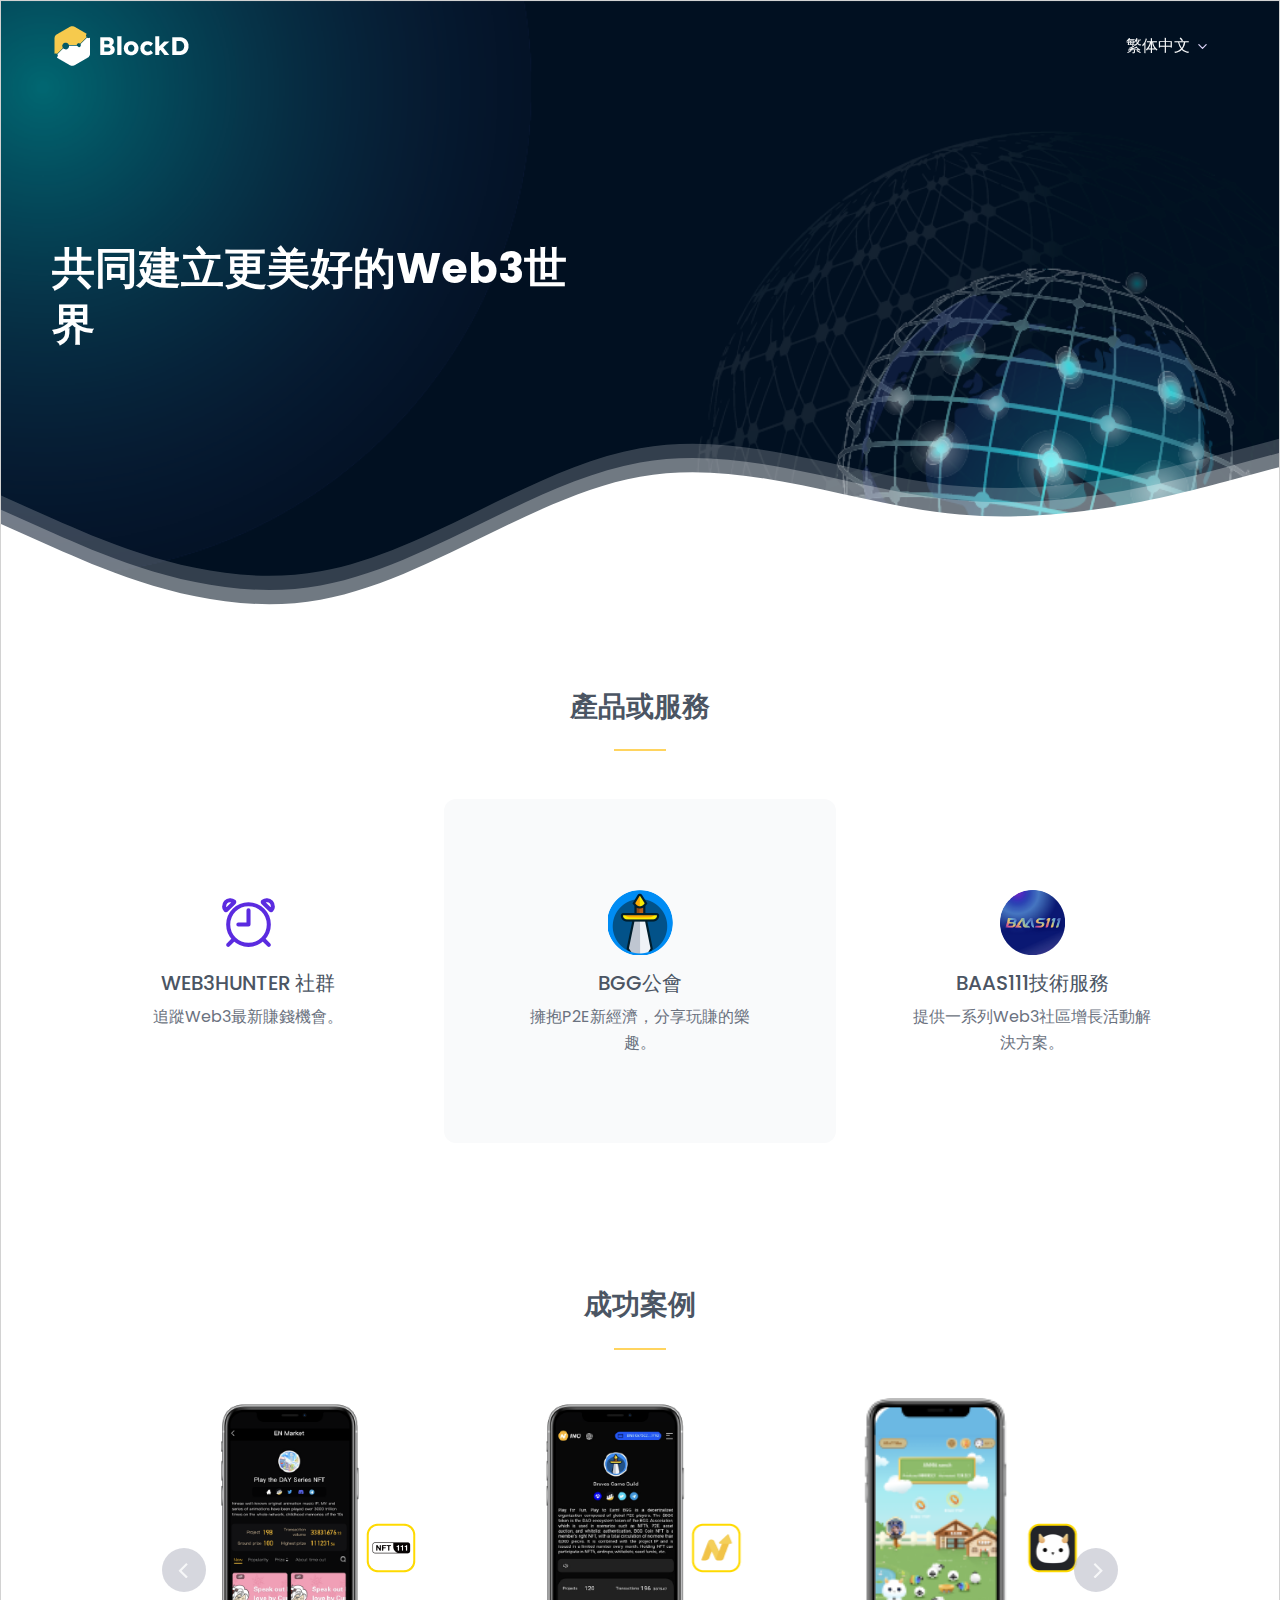
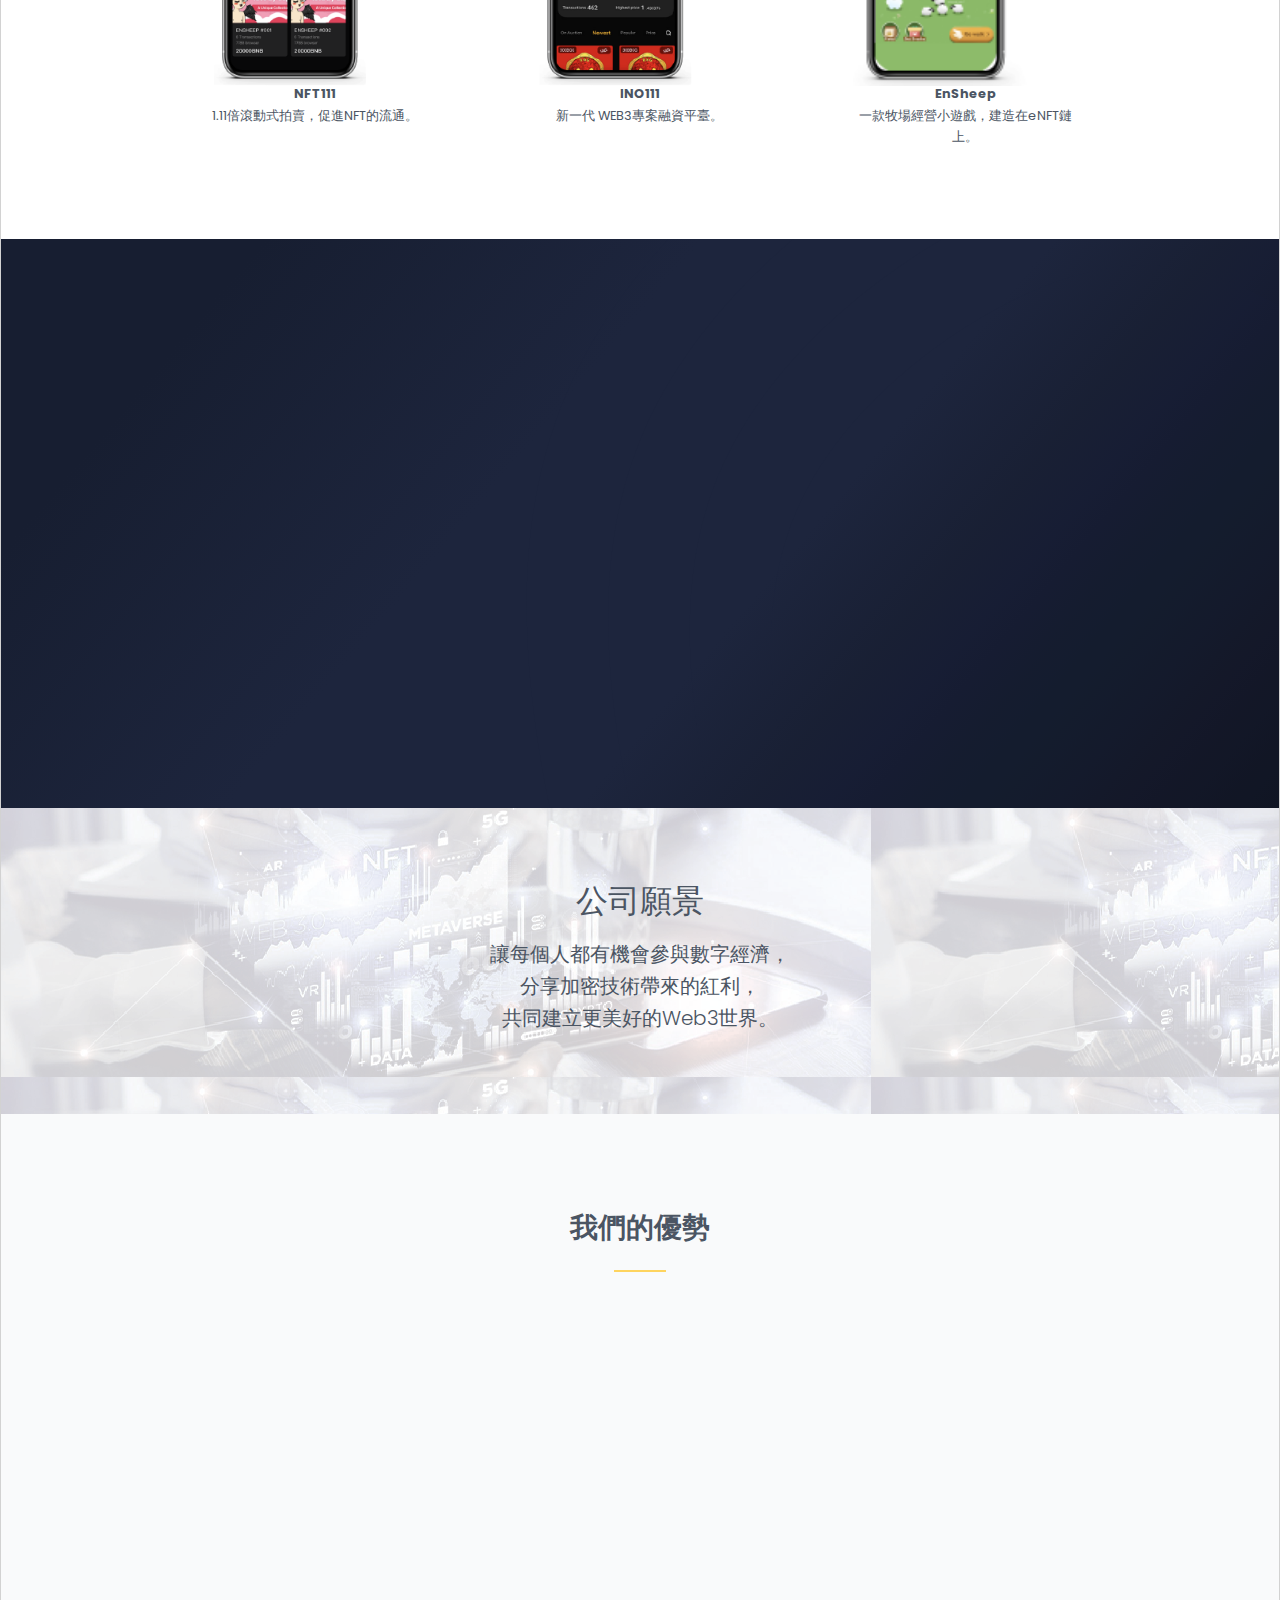
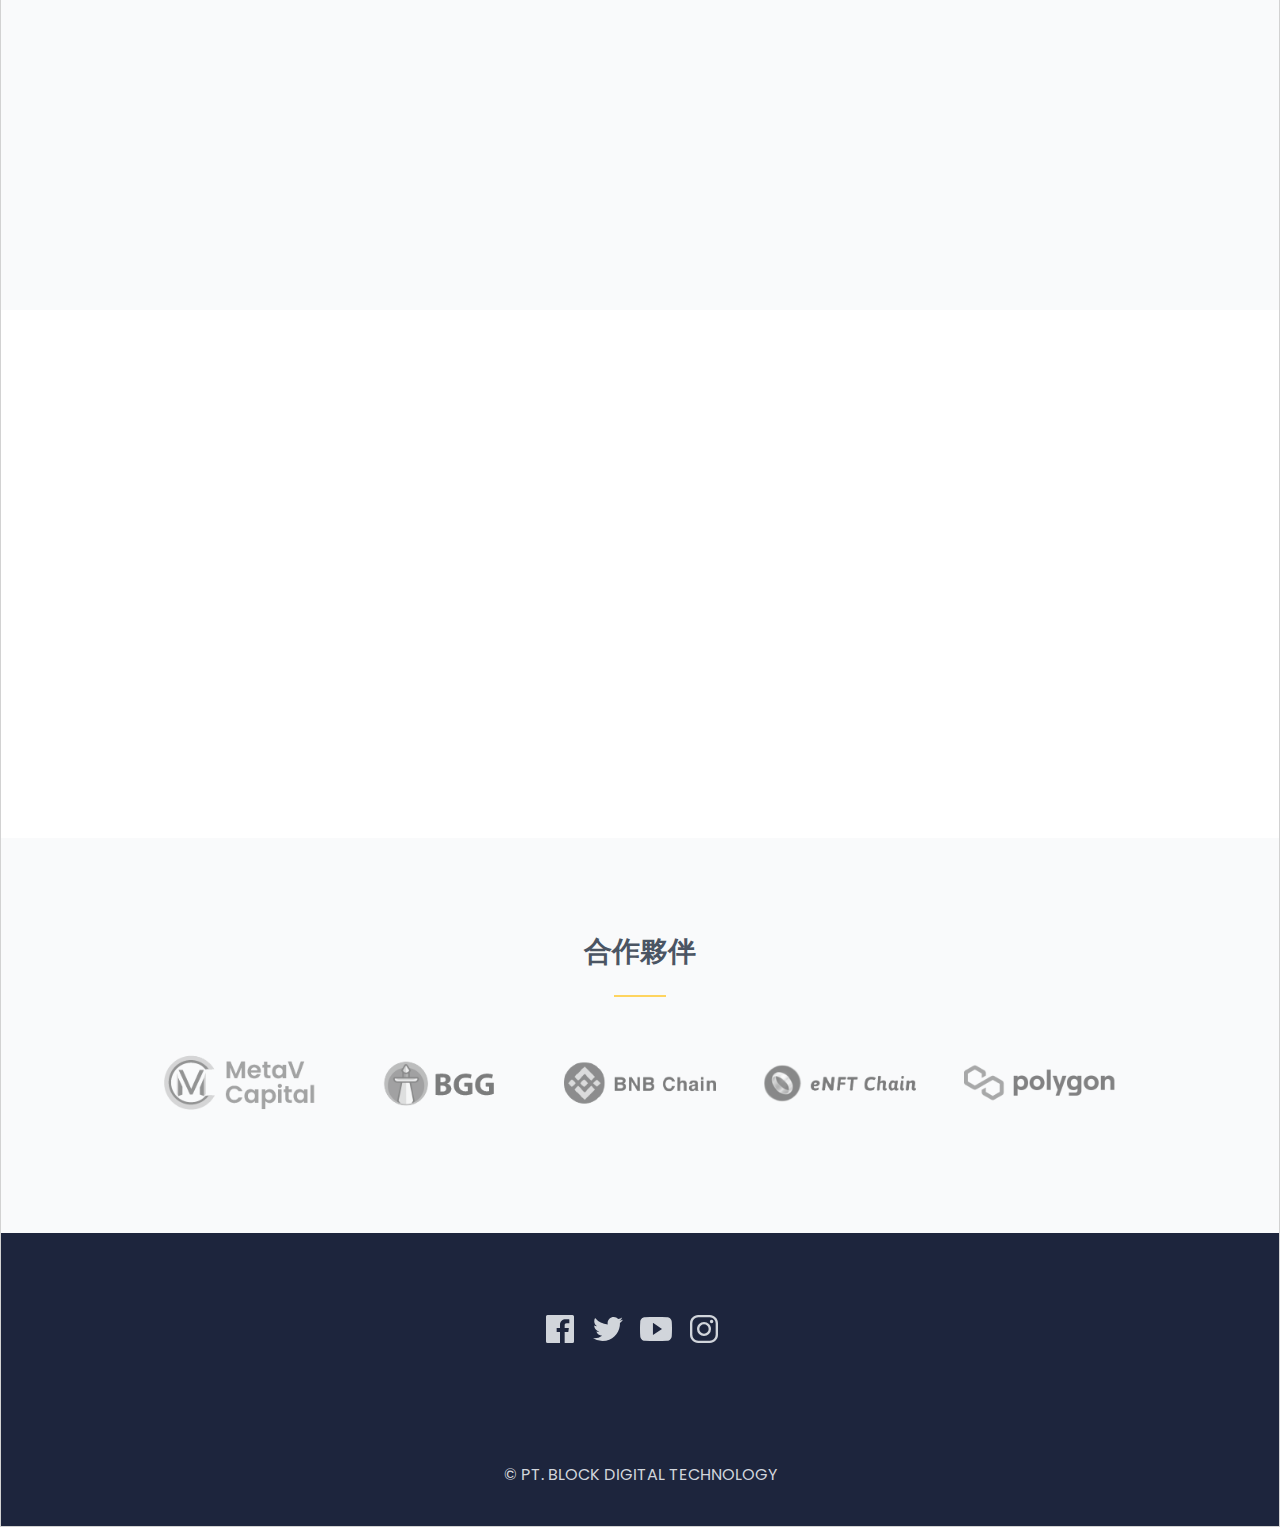
==== cn.html @ d16e3d84 "init" ====
<!doctype html><html lang="zh" data-bs-theme="light"><head><!-- Required meta tags --><meta charset="UTF-8"><meta http-equiv="X-UA-Compatible" content="IE=edge"><meta name="viewport" content="width=device-width,initial-scale=1,shrink-to-fit=no"><!-- Title  --><title>BLOCKD</title><meta name="description" content="Build a Better Web3 World Together"><!--Plugins Styles--><!-- <link rel="stylesheet" href="plugins/aos/dist/aos.css">
    <link rel="stylesheet" href="plugins/lightgallery.js/dist/css/lightgallery.min.css">
    <link rel="stylesheet" href="plugins/flickity/dist/flickity.min.css"> --><!--Styles--><!-- <link rel="stylesheet" href="css/theme.css"> --><!-- Css Optimize --><link rel="stylesheet" href="css/bundle.min.css"><!-- PWA Optimize --><!-- <link rel="manifest" href="js/pwa/manifest.json">
    <meta name="theme-color" content="#5b2be0">
    <link rel="apple-touch-icon" href="img/logo/apple-icon.png"> --><!-- google font --><link href="https://fonts.googleapis.com/css2?family=Poppins:wght@400;500;700&amp;display=swap" rel="stylesheet"><!-- Favicon  --><link rel="icon" href="img/logo/favicon.ico"></head><body id="top"><!--Skippy--> <a id="skippy" class="visually-hidden-focusable" href="#content"><div class="container"><span class="skiplink-text">Skip to main content</span></div></a><!-- progress scroll --><progress id="progress-bar" class="progress-one" max="100"><span class="progress-container"><span class="progress-bar"></span></span></progress><!-- ========== { HEADER }==========  --><header><!-- Navbar --><nav class="main-nav navbar navbar-expand-lg hover-navbar dark-to-light fixed-top navbar-dark"><div class="container"><a class="navbar-brand main-logo" href="#"><!-- <span class="h2 text-white fw-bold mt-2">Onekit</span> --> <img class="logo-light" src="img/logo/logo-light.png" alt="LOGO"> <img class="logo-dark" src="img/logo/logo.png" alt="LOGO"> </a><!-- navbar toggler --> <button class="navbar-toggler" type="button" data-bs-toggle="collapse" data-bs-target="#navbarTogglerDemo" aria-controls="navbarTogglerDemo" aria-expanded="false" aria-label="Toggle navigation"><span class="navbar-toggler-icon"></span></button><!-- collapse menu --><div class="collapse navbar-collapse" id="navbarTogglerDemo"><ul class="navbar-nav ms-auto mt-2 mt-lg-0"><!--medium menu with svg icon--><li class="nav-item dropdown"><a class="nav-link dropdown-toggle" href="#" role="button" data-bs-toggle="dropdown" aria-expanded="false">繁体中文</a><ul class="dropdown-menu start"><li><a class="dropdown-item" href="./en.html">English</a></li><li><a class="dropdown-item" href="./index.html">Indonesia</a></li></ul></li></ul></div><!-- end collapse menu --></div></nav><!-- End Navbar --></header><!-- end header --><!-- =========={ MAIN }==========  --><main id="content"><!-- =========={ BLOCKED }==========  --><div id="hero" class="section bg-body py-10 py-lg-9 overflow-hidden"><!-- background overlay --><div class="overlay bg-body opacity-100 z-index-n1"><img class="img-100" src="img/blockd/illustrasi-01.png"></div><div class="container"><!-- row --><div class="row justify-content-center"><!-- hero content --><div class="col-md-9 col-lg-6 align-self-center pe-lg-5" data-aos="flip-up"><div class="text-center text-lg-start mt-4 mt-lg-0"><div class="mb-5"><h1 class="display-5 fw-bold text-white mb-3">共同建立更美好的Web3世界</h1></div></div></div><!-- hero image --><div class="col-md-9 col-lg-6 align-self-center"><div class="px-3 px-sm-7 px-md-2 px-xl-7 mt-5 mt-lg-0 mb-n9" data-aos="fade-up" data-aos-delay="100"><!-- <img class="img-fluid animated-up-down" src="img/svg/start_up.svg" alt="images title"> --></div></div></div><!-- end row --></div><!-- waves start --><figure class="waves-bottom-center text-white mb-lg-n4 z-index-n1"><svg xmlns="http://www.w3.org/2000/svg" viewBox="0 0 1440 320"><path class="opacity-20 translate-top-2" fill="currentColor" fill-opacity="1" d="M0,160L60,186.7C120,213,240,267,360,245.3C480,224,600,128,720,106.7C840,85,960,139,1080,149.3C1200,160,1320,128,1380,112L1440,96L1440,320L1380,320C1320,320,1200,320,1080,320C960,320,840,320,720,320C600,320,480,320,360,320C240,320,120,320,60,320L0,320Z"></path><path class="opacity-30 translate-top-1" fill="currentColor" fill-opacity="1" d="M0,160L60,186.7C120,213,240,267,360,245.3C480,224,600,128,720,106.7C840,85,960,139,1080,149.3C1200,160,1320,128,1380,112L1440,96L1440,320L1380,320C1320,320,1200,320,1080,320C960,320,840,320,720,320C600,320,480,320,360,320C240,320,120,320,60,320L0,320Z"></path><path fill="currentColor" fill-opacity="1" d="M0,160L60,186.7C120,213,240,267,360,245.3C480,224,600,128,720,106.7C840,85,960,139,1080,149.3C1200,160,1320,128,1380,112L1440,96L1440,320L1380,320C1320,320,1200,320,1080,320C960,320,840,320,720,320C600,320,480,320,360,320C240,320,120,320,60,320L0,320Z"></path></svg></figure></div><!-- end BLOCKED --><!-- =========={ FEATURES }==========  --><div id="features" class="section pt-5 pb-4 pb-md-5 bg-body"><div class="container"><!-- section header --><header class="text-center mx-auto mb-5"><h2 class="h3 fw-bold">產品或服務</h2><hr class="divider my-4 mx-auto bg-warning border-warning"></header><!-- row --><div class="row text-center g-0"><div class="col-12 col-md-6 col-lg-4" data-aos="fade-up"><!-- service block --><div class="bg-body p-6 rounded-3"><div class="display-1 text-primary mb-2"><!-- icon --> <svg xmlns="http://www.w3.org/2000/svg" width="65" height="65" viewBox="0 0 512 512"><path stroke="currentColor" d="M416.07,272a160,160,0,1,0-160,160A160,160,0,0,0,416.07,272Z" style="fill:none;stroke-miterlimit:10;stroke-width:32px"/><path stroke="currentColor" d="M142.12,91.21A46.67,46.67,0,0,0,112,80l-2.79.08C83.66,81.62,64,104,64.07,131c0,13.21,4.66,19.37,10.88,27.23A4.55,4.55,0,0,0,78.19,160h.88a3.23,3.23,0,0,0,2.54-1.31L142.38,99a5.38,5.38,0,0,0,1.55-4A5.26,5.26,0,0,0,142.12,91.21Z" style="fill:none;stroke-miterlimit:10;stroke-width:32px"/><path stroke="currentColor" d="M369.88,91.21A46.67,46.67,0,0,1,400,80l2.79.08C428.34,81.62,448,104,447.93,131c0,13.21-4.66,19.37-10.88,27.23a4.55,4.55,0,0,1-3.24,1.76h-.88a3.23,3.23,0,0,1-2.54-1.31L369.62,99a5.38,5.38,0,0,1-1.55-4A5.26,5.26,0,0,1,369.88,91.21Z" style="fill:none;stroke-miterlimit:10;stroke-width:32px"/><polyline stroke="currentColor" points="256.07 160 256.07 272 176.07 272" style="fill:none;stroke-linecap:round;stroke-linejoin:round;stroke-width:32px"/><line stroke="currentColor" x1="416.07" y1="432" x2="376.07" y2="392" style="fill:none;stroke-linecap:round;stroke-linejoin:round;stroke-width:32px"/><line stroke="currentColor" x1="96.07" y1="432" x2="136.07" y2="392" style="fill:none;stroke-linecap:round;stroke-linejoin:round;stroke-width:32px"/></svg><!-- <i class="fas fa-clock"></i> --></div><h3 class="h5">WEB3HUNTER 社群</h3><p class="text-muted">追蹤Web3最新賺錢機會。</p></div><!-- end service block --></div><div class="col-12 col-md-6 col-lg-4" data-aos="fade-up" data-aos-delay="100"><!-- service block --><div class="bg-light-dark p-6 rounded-3"><div class="display-1 text-primary mb-2"><!-- icon --> <img class="img-fluid" src="img/service/BGG.png"><!-- <i class="fas fa-user"></i> --></div><h3 class="h5">BGG公會</h3><p class="text-muted">擁抱P2E新經濟，分享玩賺的樂趣。</p></div><!-- end service block --></div><div class="col-12 col-md-6 col-lg-4" data-aos="fade-up" data-aos-delay="200"><!-- service block --><div class="bg-body p-6 rounded-3"><div class="display-1 text-primary mb-2"><!-- icon --> <img class="img-fluid" src="img/service/BAAS111.png"><!-- <i class="fas fa-wifi"></i> --></div><h3 class="h5">BAAS111技術服務</h3><p class="text-muted">提供一系列Web3社區增長活動解決方案。</p></div><!-- end service block --></div></div><!-- end row --></div></div><!-- End features --><!-- =========={ SCREENSHOT }==========  --><div id="screenshot" class="section py-6 py-md-7 bg-body"><div class="container"><!-- section header --><header class="text-center mx-auto mb-5"><h2 class="h3 h2-md fw-bold">成功案例</h2><hr class="divider my-4 bg-warning border-warning"></header><!-- end section header --><div class="row align-items-center"><div class="col-md-10 mx-auto"><!-- screenshot slider --><div class="carousel nav-dark-button" data-flickity='{ "cellAlign": "left", "wrapAround": true, "adaptiveHeight": true, "prevNextButtons": true , "pageDots": false, "imagesLoaded": true }'><div class="carousel-cell col-12 col-md-6 col-lg-4 px-7 px-md-5 text-center"><div class="slider-item"><img src="img/successproject/succes_project_phone_192x3624-01.png" class="phone"><img src="img/successproject/succes_project_phone_45x45_icon-01.png" class="icon-phone mt-3 mb-1"><div class="small fw-bold">NFT111</div><p class="small mt-1">1.11倍滾動式拍賣，促進NFT的流通。</p></div></div><div class="carousel-cell col-12 col-md-6 col-lg-4 px-7 px-md-5 text-center"><div class="slider-item"><img src="img/successproject/succes_project_phone_192x3624-02.png" class="phone"><img src="img/successproject/succes_project_phone_45x45_icon-02.png" class="icon-phone mt-3 mb-1"><div class="small fw-bold">INO111</div><p class="small mt-1">新一代 WEB3專案融資平臺。</p></div></div><div class="carousel-cell col-12 col-md-6 col-lg-4 px-7 px-md-5 text-center"><div class="slider-item"><img src="img/successproject/succes_project_192x162_page_3-04.png" class="phone"><img src="img/successproject/succes_project_phone_45x45_icon-03.png" class="icon-phone mt-3 mb-1"><div class="small fw-bold">EnSheep</div><p class="small mt-1">一款牧場經營小遊戲，建造在eNFT鏈上。</p></div></div><div class="carousel-cell col-12 col-md-6 col-lg-4 px-7 px-md-5 text-center"><div class="slider-item"><img src="img/successproject/succes_project_phone_192x3624-04.png" class="phone"><img src="img/successproject/succes_project_phone_45x45_icon-04.png" class="icon-phone mt-3 mb-1"><div class="small fw-bold">MetaDragon</div><p class="small mt-1">一個龍主題的P2E玩賺樂園。</p></div></div><div class="carousel-cell col-12 col-md-6 col-lg-4 px-7 px-md-5 text-center"><div class="slider-item"><img src="img/successproject/succes_project_phone_192x3624-05.png" class="phone"><img src="img/successproject/succes_project_phone_45x45_icon-05.png" class="icon-phone mt-3 mb-1"><div class="small fw-bold">獎品問答</div><p class="small mt-1">參與答題獲得代幣獎勵。</p></div></div><div class="carousel-cell col-12 col-md-6 col-lg-4 px-7 px-md-5 text-center"><div class="slider-item"><img src="img/successproject/succes_project_phone_192x3624-06.png" class="phone"><img src="img/successproject/succes_project_phone_45x45_icon-06.png" class="icon-phone mt-3 mb-1"><div class="small fw-bold">代幣質押</div><p class="small mt-1">質押NFT或代幣，獲得代幣獎勵。</p></div></div></div><!-- end screenshot slider --></div></div></div></div><!-- End screenshot--><!-- =========={ STORY and TEAM }==========  --><div id="story" class="section py-6 py-md-7 bg-gradient-secondary overflow-hidden"><!-- scribble --><figure class="scribble scale-5 opacity-10 bottom-0 end-0 z-index-n1"><svg class="text-secondary" width="200" height="200" viewBox="0 0 200 200" xmlns="http://www.w3.org/2000/svg"><path fill="currentColor" d="M42.5,-66.2C57.1,-56.7,72.5,-48.4,81.1,-35.3C89.8,-22.2,91.8,-4.4,89.6,13C87.3,30.4,80.7,47.4,69.5,60.1C58.3,72.9,42.4,81.5,25.9,84.6C9.5,87.8,-7.4,85.4,-22.7,79.8C-37.9,74.1,-51.5,65.2,-60.9,53.3C-70.4,41.4,-75.8,26.6,-79,10.8C-82.1,-5,-83.1,-21.7,-77.7,-36.4C-72.4,-51,-60.7,-63.7,-46.7,-73.5C-32.7,-83.3,-16.4,-90.1,-1.2,-88.2C13.9,-86.3,27.8,-75.7,42.5,-66.2Z" transform="translate(100 100)"/></svg></figure><!-- scribble --><figure class="scribble scale-6 opacity-10 bottom-0 end-0 z-index-n1"><svg class="text-secondary" width="200" height="200" viewBox="0 0 200 200" xmlns="http://www.w3.org/2000/svg"><path fill="currentColor" d="M42.5,-66.2C57.1,-56.7,72.5,-48.4,81.1,-35.3C89.8,-22.2,91.8,-4.4,89.6,13C87.3,30.4,80.7,47.4,69.5,60.1C58.3,72.9,42.4,81.5,25.9,84.6C9.5,87.8,-7.4,85.4,-22.7,79.8C-37.9,74.1,-51.5,65.2,-60.9,53.3C-70.4,41.4,-75.8,26.6,-79,10.8C-82.1,-5,-83.1,-21.7,-77.7,-36.4C-72.4,-51,-60.7,-63.7,-46.7,-73.5C-32.7,-83.3,-16.4,-90.1,-1.2,-88.2C13.9,-86.3,27.8,-75.7,42.5,-66.2Z" transform="translate(100 100)"/></svg></figure><!-- scribble --><figure class="scribble scale-7 opacity-10 bottom-0 end-0 z-index-n1"><svg class="text-secondary" width="200" height="200" viewBox="0 0 200 200" xmlns="http://www.w3.org/2000/svg"><path fill="currentColor" d="M42.5,-66.2C57.1,-56.7,72.5,-48.4,81.1,-35.3C89.8,-22.2,91.8,-4.4,89.6,13C87.3,30.4,80.7,47.4,69.5,60.1C58.3,72.9,42.4,81.5,25.9,84.6C9.5,87.8,-7.4,85.4,-22.7,79.8C-37.9,74.1,-51.5,65.2,-60.9,53.3C-70.4,41.4,-75.8,26.6,-79,10.8C-82.1,-5,-83.1,-21.7,-77.7,-36.4C-72.4,-51,-60.7,-63.7,-46.7,-73.5C-32.7,-83.3,-16.4,-90.1,-1.2,-88.2C13.9,-86.3,27.8,-75.7,42.5,-66.2Z" transform="translate(100 100)"/></svg></figure><!-- scribble --><figure class="scribble scale-8 opacity-10 bottom-0 end-0 z-index-n1"><svg class="text-secondary" width="200" height="200" viewBox="0 0 200 200" xmlns="http://www.w3.org/2000/svg"><path fill="currentColor" d="M42.5,-66.2C57.1,-56.7,72.5,-48.4,81.1,-35.3C89.8,-22.2,91.8,-4.4,89.6,13C87.3,30.4,80.7,47.4,69.5,60.1C58.3,72.9,42.4,81.5,25.9,84.6C9.5,87.8,-7.4,85.4,-22.7,79.8C-37.9,74.1,-51.5,65.2,-60.9,53.3C-70.4,41.4,-75.8,26.6,-79,10.8C-82.1,-5,-83.1,-21.7,-77.7,-36.4C-72.4,-51,-60.7,-63.7,-46.7,-73.5C-32.7,-83.3,-16.4,-90.1,-1.2,-88.2C13.9,-86.3,27.8,-75.7,42.5,-66.2Z" transform="translate(100 100)"/></svg></figure><div class="container"><div class="row"><!-- content --><div class="col-lg-6 align-self-center" data-aos="fade-right"><div class="max-box mb-5 mb-lg-0"><h2 class="h1 mb-3 fw-bold text-white">關於我們</h2><p class="lead text-light">BLOCKD運營中心在印尼雅加達，團隊由資深的Web3社群運營、活動行銷、區塊鏈技術和安全專家組成；我們的技術團隊服務過多家大中型的公鏈、Defi、NFT、GameFi社區。Web3社群和BGG公會，為全球Web3玩家提供高品質的社群服務，已累計服務50000多玩家。</p></div></div><!-- end content --><!-- team --><div class="col-lg-6" data-aos="fade-left"><!-- review slider --><div class="nav-light-dots" data-flickity='{ "cellAlign": "left", "imagesLoaded": true, "wrapAround": true, "prevNextButtons": false, "adaptiveHeight": true, "pageDots": true }'><div class="col-12 col-sm-6 col-md-4 col-lg-6 px-4 px-md-3 px-lg-4"><!-- team block --><div class="team2 mb-4 rounded-3 shadow-sm"><div class="team-thumb bg-light-dark"><img src="img/aboutus/about_us_face_-01.png" class="img-100" alt="images title"></div><div class="team-info bg-body"><div class="team-info-content"><p class="h5">Alwin</p><p>社區行銷</p></div></div></div><!-- end team block --></div><div class="col-12 col-sm-6 col-md-4 col-lg-6 px-4 px-md-3 px-lg-4"><!-- team block --><div class="team2 mb-4 rounded-3 shadow-sm"><div class="team-thumb bg-light-dark"><img src="img/aboutus/about_us_face_-02.png" class="img-100" alt="images title"></div><div class="team-info bg-body"><div class="team-info-content"><p class="h5">Calvin</p><p>Web3分析師</p></div></div></div><!-- end team block --></div><div class="col-12 col-sm-6 col-md-4 col-lg-6 px-4 px-md-3 px-lg-4"><!-- team block --><div class="team2 mb-4 rounded-3 shadow-sm"><div class="team-thumb bg-light-dark"><img src="img/aboutus/about_us_face_-03.png" class="img-100" alt="images title"></div><div class="team-info bg-body"><div class="team-info-content"><p class="h5">Leo</p><p>投資人</p></div></div></div><!-- end team block --></div><div class="col-12 col-sm-6 col-md-4 col-lg-6 px-4 px-md-3 px-lg-4"><!-- team block --><div class="team2 mb-4 rounded-3 shadow-sm"><div class="team-thumb bg-light-dark"><img src="img/aboutus/about_us_face_-04.png" class="img-100" alt="images title"></div><div class="team-info bg-body"><div class="team-info-content"><p class="h5">Nagato</p><p>智能合約工程師</p></div></div></div><!-- end team block --></div><div class="col-12 col-sm-6 col-md-4 col-lg-6 px-4 px-md-3 px-lg-4"><!-- team block --><div class="team2 mb-4 rounded-3 shadow-sm"><div class="team-thumb bg-light-dark"><img src="img/aboutus/about_us_face_-05.png" class="img-100" alt="images title"></div><div class="team-info bg-body"><div class="team-info-content"><p class="h5">Willi</p><p>設計主管</p></div></div></div><!-- end team block --></div></div></div><!-- end team --></div></div></div><!-- end story and team --><!-- =========={ COMPANY VISION }==========  --><div id="VISION" class="section pt-6 pb-6" style="background-image: url('./img/companyvision/background.png');background-repeat: repeat;"><!-- background overlay --><div class="container"><div class="row align-items-center justify-content-center"><!-- content --><div class="col-lg-7"><div class="mt-0 text-center"><h1 class="h2 mb-3">公司願景</h1><p class="lead">讓每個人都有機會參與數字經濟，<br>分享加密技術帶來的紅利，<br>共同建立更美好的Web3世界。</p></div></div><!-- end content --></div></div></div><!-- End COMPANY VISION --><!-- OUR STRENGTH --><div id="block-two" class="section pt-6 pt-md-7 pb-4 pb-md-5 bg-light-dark border-top"><div class="container"><!-- section header --><header class="text-center mx-auto mb-5"><h2 class="h3 fw-bold">我們的優勢</h2><hr class="divider my-4 mx-auto bg-warning border-warning"></header><!-- row --><div class="row align-items-center justify-content-around"><div class="col-lg-6" data-aos="fade-up"><div class="p-4 mx-2 mb-5 bg-body rounded-3 shadow-sm"><div class="d-flex rounded ps-3 pe-1 ps-md-1 pe-md-1 py-2"><div class="d-flex align-items-center text-center me-4"><img src="img/ourstrength/our_strength_icon_01.png" width="60rem" height="60rem"></div><div class="text-start"><h3 class="h5">專業團隊</h3><p class="text-muted mb-0">由經驗豐富的Web3社區專業人士組成。</p></div></div></div></div><div class="col-lg-6" data-aos="fade-up" data-aos-delay="100"><div class="p-4 mx-2 mb-5 bg-body rounded-3 shadow-sm"><div class="d-flex rounded ps-3 pe-1 ps-md-1 pe-md-1 py-2"><div class="d-flex align-items-center text-center me-4"><img src="img/ourstrength/our_strength_icon_02.png" width="60rem" height="60rem"></div><div class="text-start"><h3 class="h5">豐富經驗</h3><p class="text-muted mb-0">我們服務過各種公鏈、DeFi、NFT和GameFi社區。</p></div></div></div></div><div class="col-lg-6" data-aos="fade-up"><div class="p-4 mx-2 mb-5 bg-body rounded-3 shadow-sm"><div class="d-flex rounded ps-3 pe-1 ps-md-1 pe-md-1 py-2"><div class="d-flex align-items-center text-center me-4"><img src="img/ourstrength/our_strength_icon_03.png" width="60rem" height="60rem"></div><div class="text-start"><h3 class="h5">高質量社區服務</h3><p class="text-muted mb-0">為全球Web3玩家提供一流的社區服務。</p></div></div></div></div><div class="col-lg-6" data-aos="fade-up" data-aos-delay="100"><div class="p-4 mx-2 mb-5 bg-body rounded-3 shadow-sm"><div class="d-flex rounded ps-3 pe-1 ps-md-1 pe-md-1 py-2"><div class="d-flex align-items-center text-center me-4"><img src="img/ourstrength/our_strength_icon_04.png" width="60rem" height="60rem"></div><div class="text-start"><h3 class="h5">龐大用戶群</h3><p class="text-muted mb-0">積累了超過50,000名用戶。</p></div></div></div></div><div class="col-lg-6" data-aos="fade-up"><div class="p-4 mx-2 mb-5 bg-body rounded-3 shadow-sm"><div class="d-flex rounded ps-3 pe-1 ps-md-1 pe-md-1 py-2"><div class="d-flex align-items-center text-center me-4"><img src="img/ourstrength/our_strength_icon_05.png" width="60rem" height="60rem"></div><div class="text-start"><h3 class="h5">安全可靠</h3><p class="text-muted mb-0">我們將用戶隱私和資產安全置於首要位置，確保安全可靠的社區體驗。</p></div></div></div></div><div class="col-lg-6" data-aos="fade-up" data-aos-delay="100"><div class="p-4 mx-2 mb-5 bg-body rounded-3 shadow-sm"><div class="d-flex rounded ps-3 pe-1 ps-md-1 pe-md-1 py-2"><div class="d-flex align-items-center text-center me-4"><img src="img/ourstrength/our_strength_icon_06.png" width="60rem" height="60rem"></div><div class="text-start"><h3 class="h5">開發能力強</h3><p class="text-muted mb-0">已成功開發的有公鏈、智能協議、錢包、交易所等系統。</p></div></div></div></div></div><!-- end row --></div></div><!-- end OUR STRENGTH --><!-- =========={ JOIN US }==========  --><div id="joinus" class="section py-6 bg-body"><div class="container"><div class="row"><!-- content --><div class="col-lg-6 align-self-center" data-aos="fade-right"><div class="max-box mb-5 mb-lg-0 me-lg-6"><h2 class="fw-bold mb-3">人才招聘</h2><p class="lead mb-5">加入 PT. Block Digital Technology，共同塑造Web3的未來。我們是一家充滿活力和創新的公司，致力於推動區塊鏈技術的應用。在一個支持性的環境中，探索尖端專案、持續學習，並實現工作與生活的平衡。立即與我們一起開始您的Web3之旅。</p><!-- button --> <a href="mailto:blockdigitaltechnology@gmail.com" class="me-3 text-secondary">發送您的簡歷至：<br>blockdigitaltechnology@gmail.com</a></div></div><!-- end content --><!-- team --><div class="col-lg-6" data-aos="fade-left"><div class="position-relative hover-shadow-sm rounded-3 overflow-hidden"><img src="img/joinus/joinus.png" class="img-fluid w-100" alt="background images"></div></div><!-- end team --></div></div></div><!-- end JOIN US --><!-- =========={ BRAND }==========  --><div id="partner-brand" class="section bg-light pt-6 pt-md-7 pb-4 pb-md-5"><div class="container"><!-- section header --><header class="text-center mx-auto mb-5"><h2 class="h3 fw-bold">合作夥伴</h2><hr class="divider my-4 mx-auto bg-warning border-warning"></header><div class="row"><div class="col-12"><!-- list brand --><ul class="list-unstyled row justify-content-center"><li class="col-12 col-sm-6 col-md-4 col-lg-2 px-4 mb-5 text-center"><a href="#" target="_blank"><img class="brands-image img-fluid" src="img/partner/color/color-01.png" alt="Image Description"></a></li><li class="col-12 col-sm-6 col-md-4 col-lg-2 px-4 mb-5 text-center"><a href="#" target="_blank"><img class="brands-image img-fluid" src="img/partner/color/color-02.png" alt="Image Description"></a></li><li class="col-12 col-sm-6 col-md-4 col-lg-2 px-4 mb-5 text-center"><a href="#" target="_blank"><img class="brands-image img-fluid" src="img/partner/color/color-03.png" alt="Image Description"></a></li><li class="col-12 col-sm-6 col-md-4 col-lg-2 px-4 mb-5 text-center"><a href="#" target="_blank"><img class="brands-image img-fluid" src="img/partner/color/color-04.png" alt="Image Description"></a></li><li class="col-12 col-sm-6 col-md-4 col-lg-2 px-4 mb-5 text-center"><a href="#" target="_blank"><img class="brands-image img-fluid" src="img/partner/color/color-05.png" alt="Image Description"></a></li></ul><!-- end list brand --></div></div></div></div><!-- End brand--><!-- =========={ FOOTER }==========  --><footer class="bg-secondary"><!--Footer content--><div id="footer" class="footer-dark section pt-6 pb-5"><div class="container text-center"><ul class="footer-links list-unstyled social-icon mb-4"><!--facebook--><li class="my-2 me-3"><a target="_blank" rel="noopener noreferrer" href="https://facebook.com" title="Facebook"><!-- <i class="fab fa-facebook fa-2x"></i> --> <svg xmlns="http://www.w3.org/2000/svg" width="2rem" height="2rem" viewBox="0 0 512 512"><path fill="currentColor" d="M455.27,32H56.73A24.74,24.74,0,0,0,32,56.73V455.27A24.74,24.74,0,0,0,56.73,480H256V304H202.45V240H256V189c0-57.86,40.13-89.36,91.82-89.36,24.73,0,51.33,1.86,57.51,2.68v60.43H364.15c-28.12,0-33.48,13.3-33.48,32.9V240h67l-8.75,64H330.67V480h124.6A24.74,24.74,0,0,0,480,455.27V56.73A24.74,24.74,0,0,0,455.27,32Z"/></svg></a></li><!--twitter--><li class="my-2 me-3"><a target="_blank" rel="noopener noreferrer" href="https://twitter.com" title="Twitter"><!-- <i class="fab fa-twitter fa-2x"></i> --> <svg xmlns="http://www.w3.org/2000/svg" width="2rem" height="2rem" viewBox="0 0 512 512"><path fill="currentColor" d="M496,109.5a201.8,201.8,0,0,1-56.55,15.3,97.51,97.51,0,0,0,43.33-53.6,197.74,197.74,0,0,1-62.56,23.5A99.14,99.14,0,0,0,348.31,64c-54.42,0-98.46,43.4-98.46,96.9a93.21,93.21,0,0,0,2.54,22.1,280.7,280.7,0,0,1-203-101.3A95.69,95.69,0,0,0,36,130.4C36,164,53.53,193.7,80,211.1A97.5,97.5,0,0,1,35.22,199v1.2c0,47,34,86.1,79,95a100.76,100.76,0,0,1-25.94,3.4,94.38,94.38,0,0,1-18.51-1.8c12.51,38.5,48.92,66.5,92.05,67.3A199.59,199.59,0,0,1,39.5,405.6,203,203,0,0,1,16,404.2,278.68,278.68,0,0,0,166.74,448c181.36,0,280.44-147.7,280.44-275.8,0-4.2-.11-8.4-.31-12.5A198.48,198.48,0,0,0,496,109.5Z"/></svg></a></li><!--youtube--><li class="my-2 me-3"><a target="_blank" rel="noopener noreferrer" href="https://youtube.com" title="Youtube"><!-- <i class="fab fa-youtube fa-2x"></i> --> <svg xmlns="http://www.w3.org/2000/svg" width="2rem" height="2rem" viewBox="0 0 512 512"><path fill="currentColor" d="M508.64,148.79c0-45-33.1-81.2-74-81.2C379.24,65,322.74,64,265,64H247c-57.6,0-114.2,1-169.6,3.6-40.8,0-73.9,36.4-73.9,81.4C1,184.59-.06,220.19,0,255.79q-.15,53.4,3.4,106.9c0,45,33.1,81.5,73.9,81.5,58.2,2.7,117.9,3.9,178.6,3.8q91.2.3,178.6-3.8c40.9,0,74-36.5,74-81.5,2.4-35.7,3.5-71.3,3.4-107Q512.24,202.29,508.64,148.79ZM207,353.89V157.39l145,98.2Z"/></svg></a></li><!--instagram--><li class="my-2 me-3"><a target="_blank" rel="noopener noreferrer" href="https://instagram.com" title="Instagram"><!-- <i class="fab fa-instagram fa-2x"></i> --> <svg xmlns="http://www.w3.org/2000/svg" width="2rem" height="2rem" viewBox="0 0 512 512"><path fill="currentColor" d="M349.33,69.33a93.62,93.62,0,0,1,93.34,93.34V349.33a93.62,93.62,0,0,1-93.34,93.34H162.67a93.62,93.62,0,0,1-93.34-93.34V162.67a93.62,93.62,0,0,1,93.34-93.34H349.33m0-37.33H162.67C90.8,32,32,90.8,32,162.67V349.33C32,421.2,90.8,480,162.67,480H349.33C421.2,480,480,421.2,480,349.33V162.67C480,90.8,421.2,32,349.33,32Z"/><path fill="currentColor" d="M377.33,162.67a28,28,0,1,1,28-28A27.94,27.94,0,0,1,377.33,162.67Z"/><path fill="currentColor" d="M256,181.33A74.67,74.67,0,1,1,181.33,256,74.75,74.75,0,0,1,256,181.33M256,144A112,112,0,1,0,368,256,112,112,0,0,0,256,144Z"/></svg></a></li><!--end instagram--></ul></div></div><!--End footer content--><!--Start footer copyright--><div class="footer-dark"><div class="container py-4 border-top border-smooth"><div class="row"><div class="col-12 text-center"><p class="d-block my-3">&copy; PT. BLOCK DIGITAL TECHNOLOGY</p></div></div></div></div><!--End footer copyright--></footer><!-- End Footer --><!-- =========={ SCROLL TO TOP }==========  --> <a href="#top" class="p-3 border bg-body position-fixed end-1 bottom-1 z-index-10 back-top" title="Scroll To Top"><!-- <i class="fas fa-arrow-up"></i> --> <svg class="bi bi-arrow-up" width="1rem" height="1rem" viewBox="0 0 16 16" fill="currentColor" xmlns="http://www.w3.org/2000/svg"><path fill-rule="evenodd" d="M8 3.5a.5.5 0 01.5.5v9a.5.5 0 01-1 0V4a.5.5 0 01.5-.5z" clip-rule="evenodd"></path><path fill-rule="evenodd" d="M7.646 2.646a.5.5 0 01.708 0l3 3a.5.5 0 01-.708.708L8 3.707 5.354 6.354a.5.5 0 11-.708-.708l3-3z" clip-rule="evenodd"></path></svg> </a><!-- =========={ JAVASCRIPT }==========  --><!-- Popper and Bootstrap js --><!-- <script src="plugins/bootstrap/dist/js/bootstrap.bundle.min.js"></script> --><!-- Plugin js --><!-- <script src="plugins/jarallax/dist/jarallax.min.js"></script>
    <script src="plugins/jarallax/dist/jarallax-video.min.js"></script>

    <script src="plugins/lightgallery.js/dist/js/lightgallery.min.js"></script>
    <script src="plugins/lightgallery.js/demo/js/lg-thumbnail.min.js"></script>
    <script src="plugins/lightgallery.js/demo/js/lg-video.js"></script>
    
    <script src="plugins/aos/dist/aos.js"></script>
    <script src="plugins/waypoints/lib/noframework.waypoints.min.js"></script>
    <script src="plugins/counterup2/dist/index.js"></script>
    <script src="plugins/flickity/dist/flickity.pkgd.min.js"></script>
    <script src="plugins/typed.js/lib/typed.min.js"></script>
    <script src="plugins/isotope-layout/dist/isotope.pkgd.min.js"></script>
    <script src="plugins/smooth-scroll/dist/smooth-scroll.polyfills.min.js"></script>
    <script src="plugins/vanilla-lazyload/dist/lazyload.min.js"></script>
    <script src="plugins/hc-sticky/dist/hc-sticky.js"></script> --><!-- Theme js --><!-- <script src="js/theme.js"></script> --><!-- JS Optimize --><script src="js/bundle.min.js"></script></main></body></html>
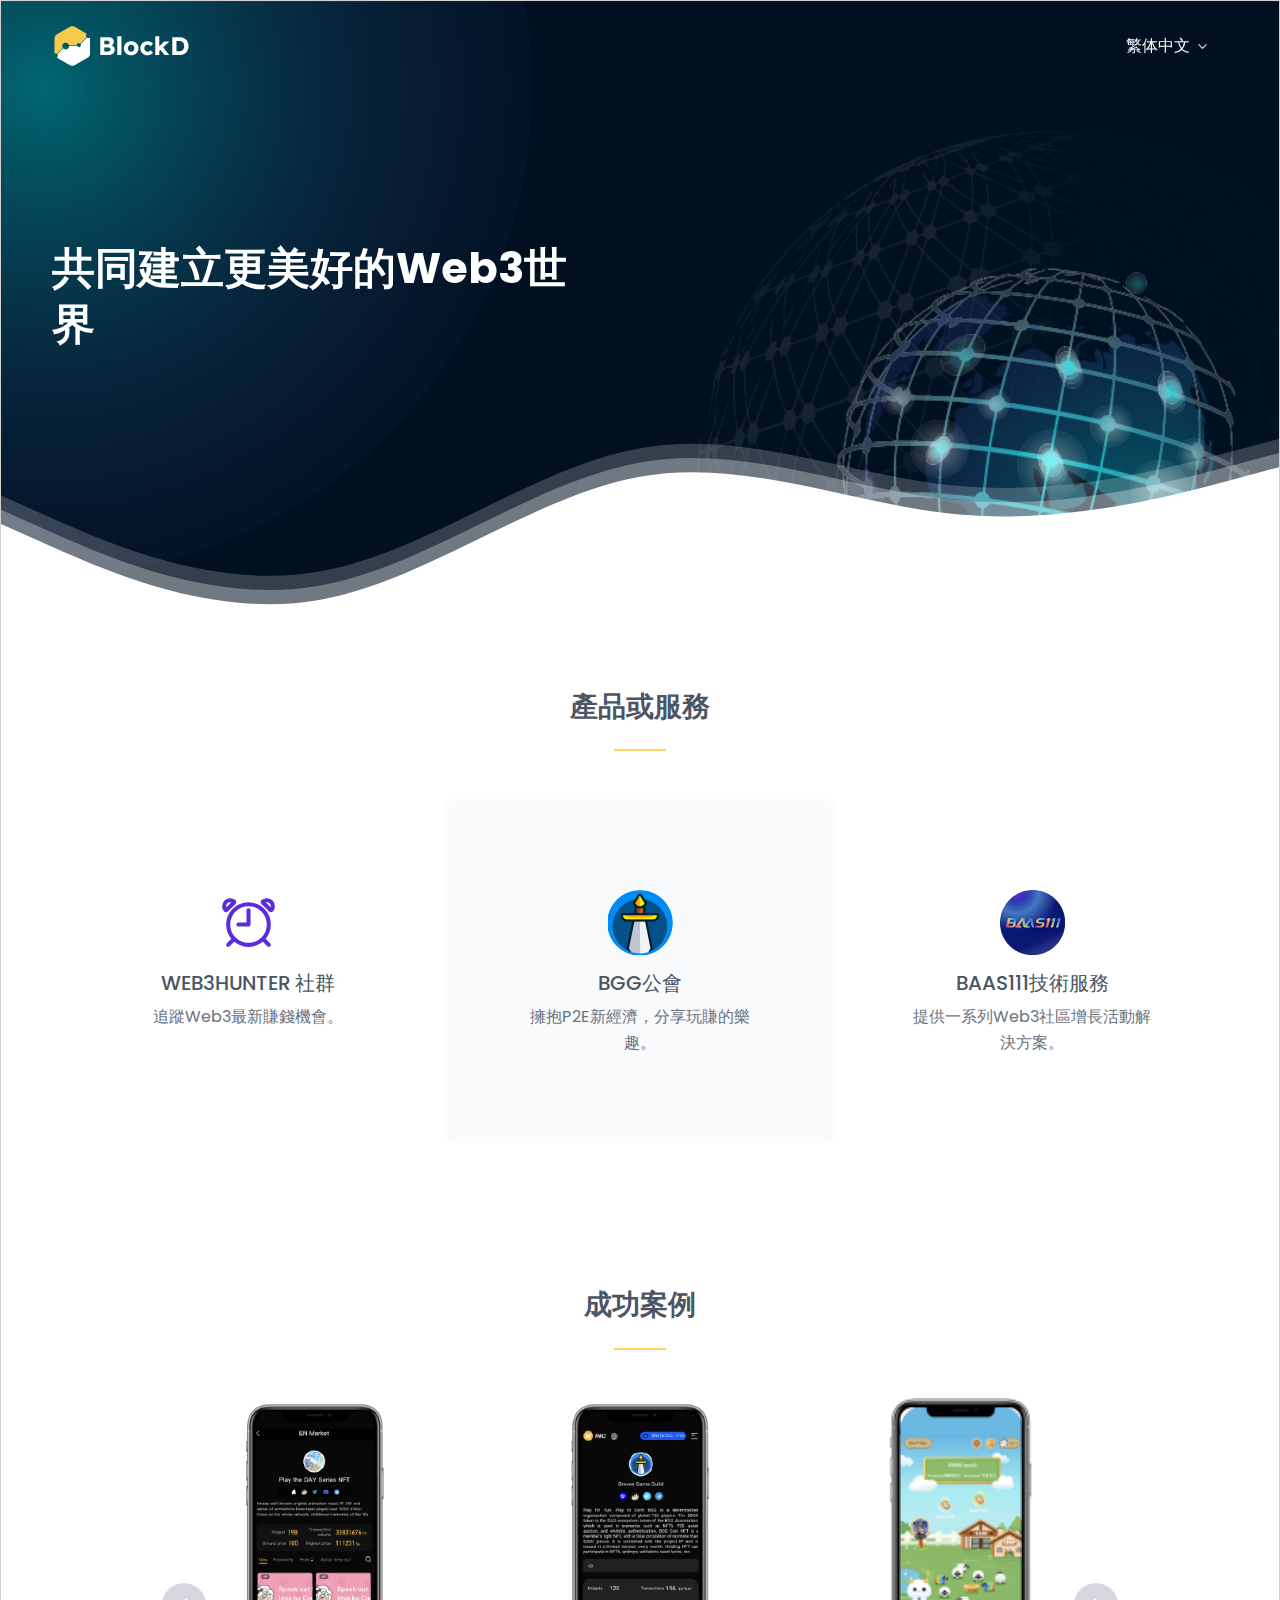
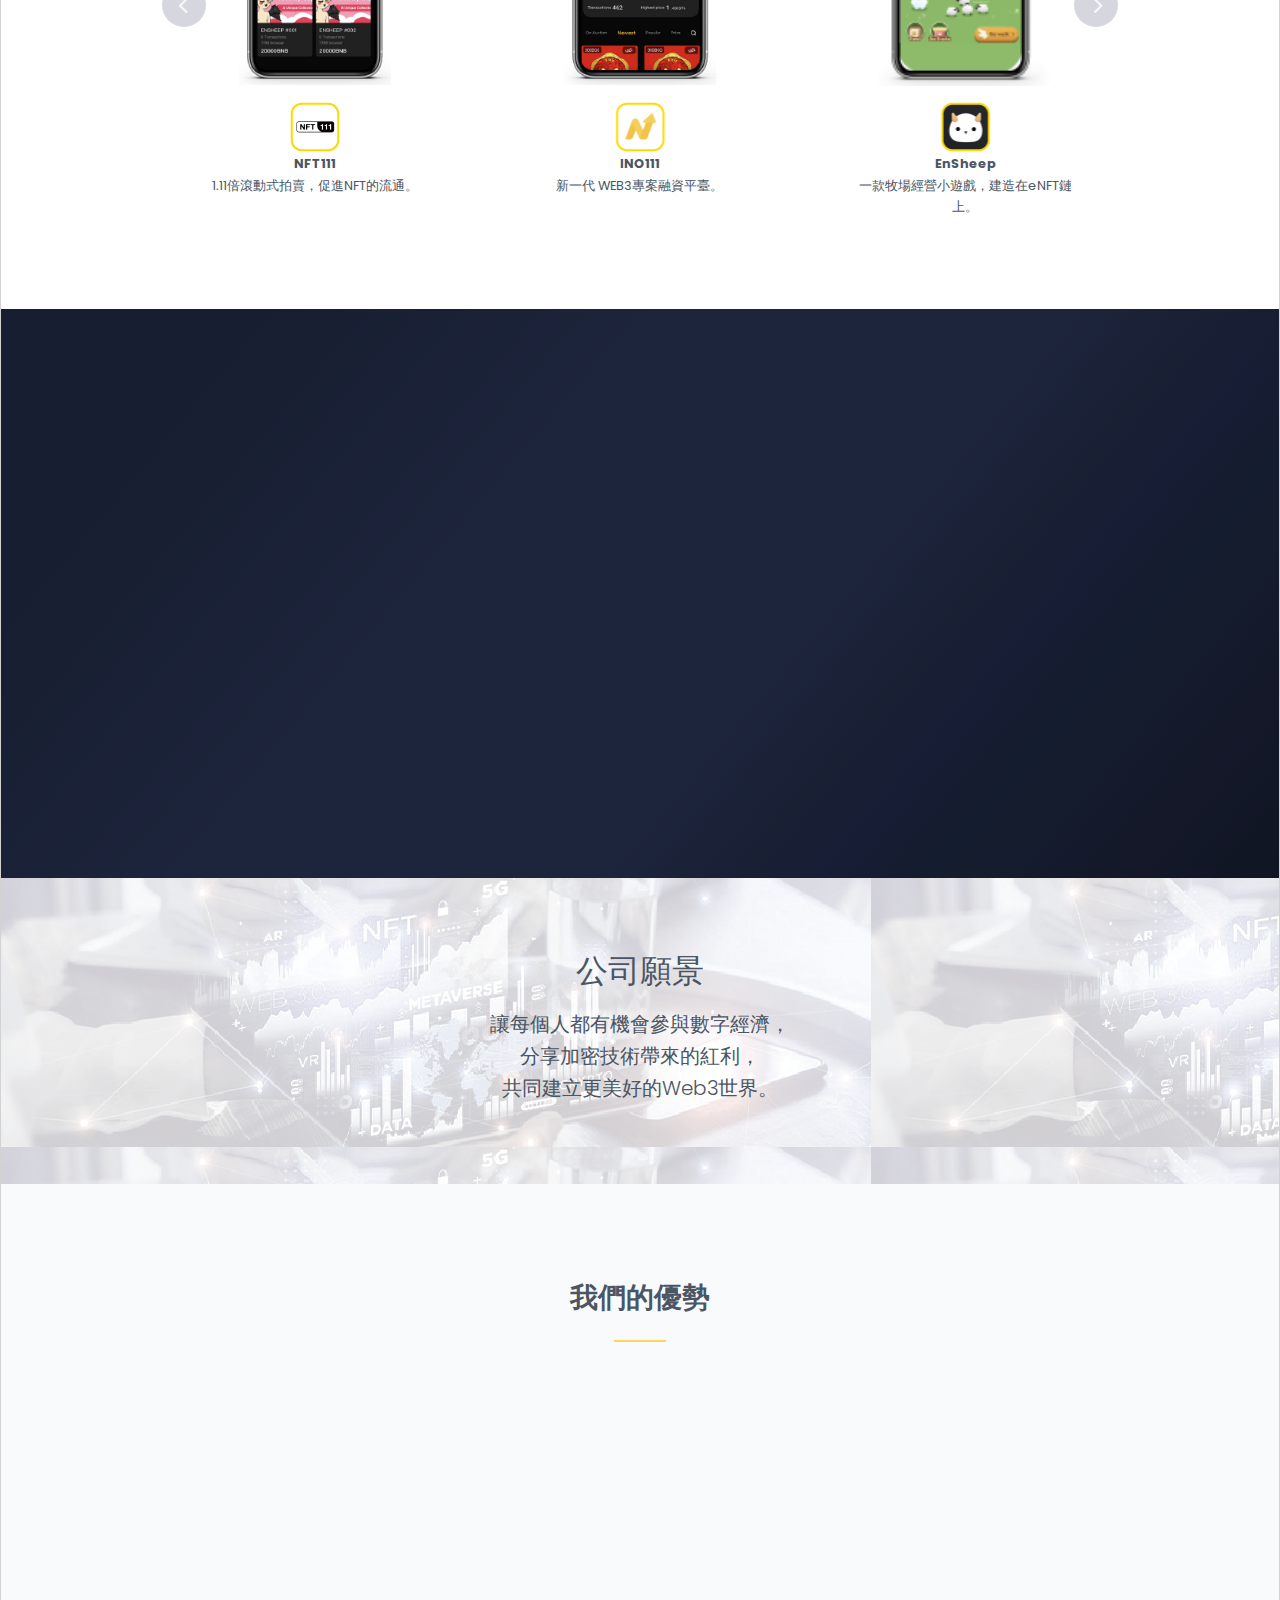
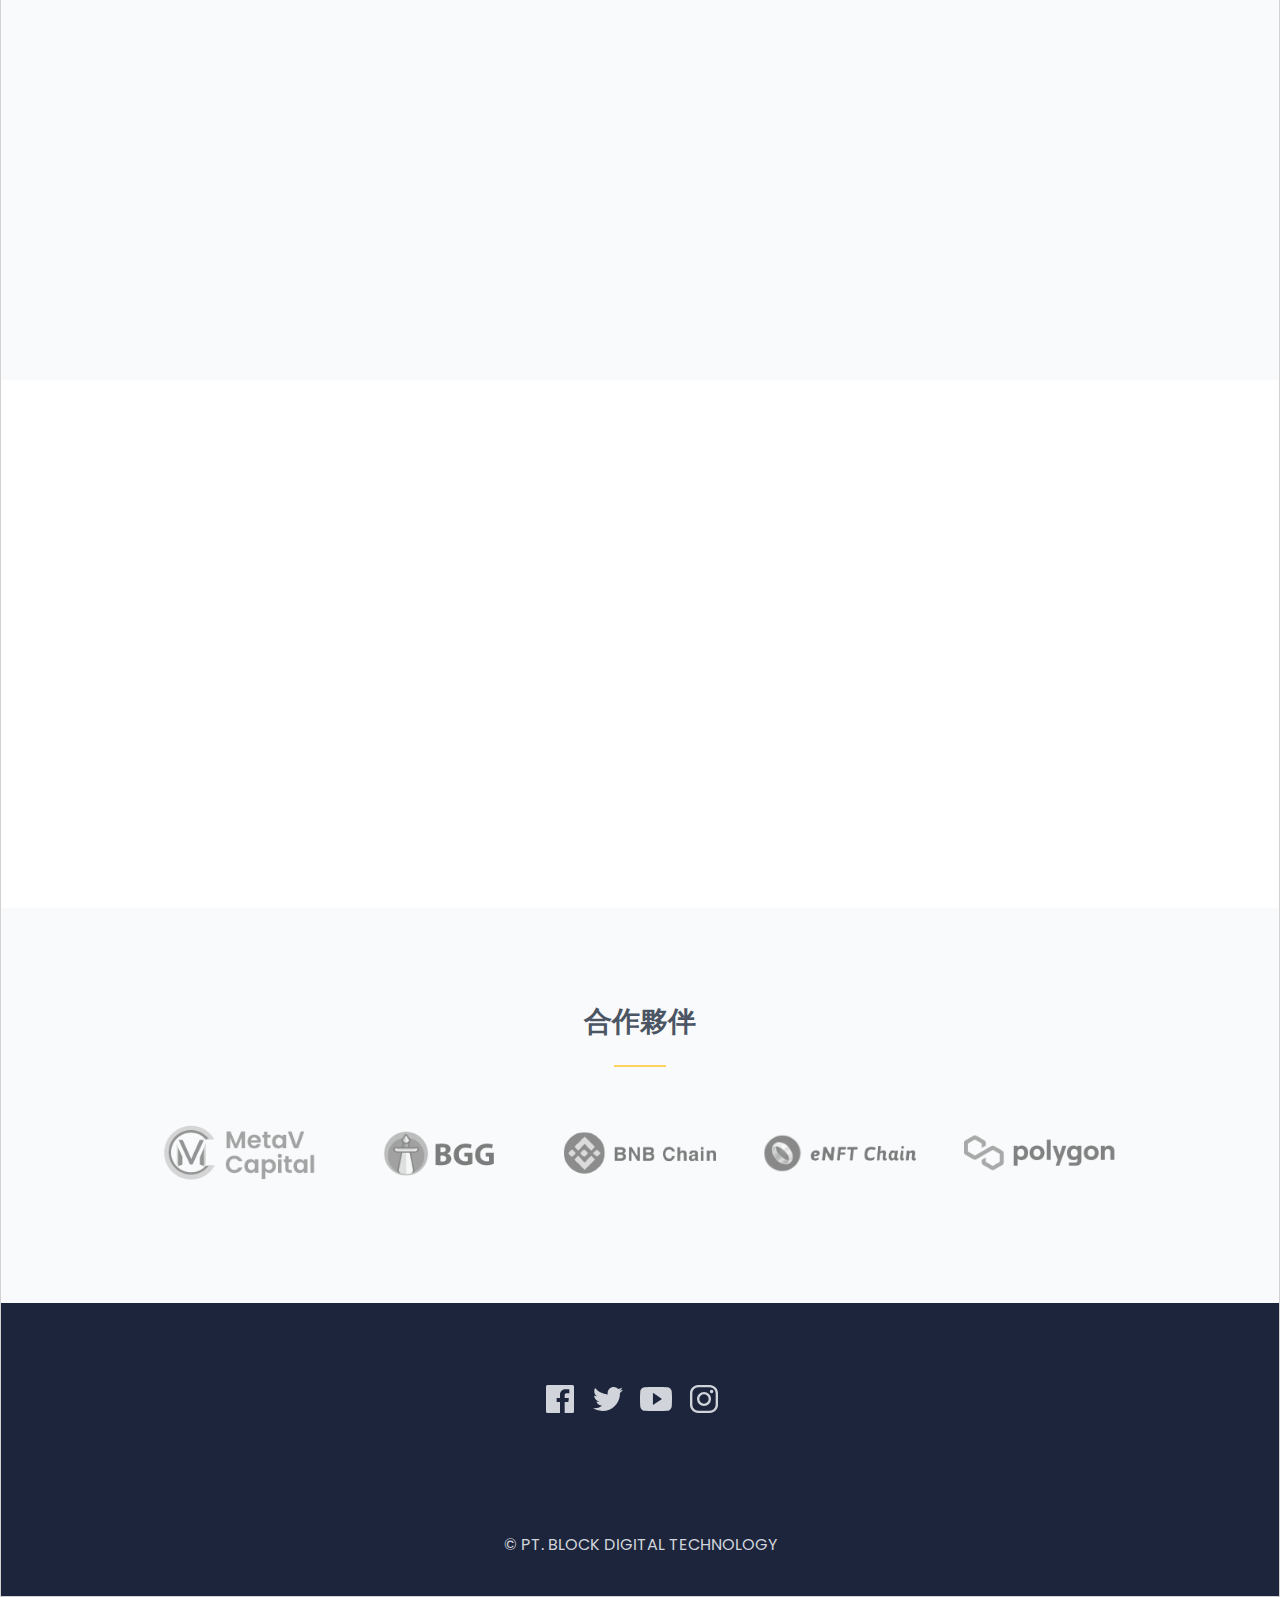
==== commit 56d3178e: "update" ====
--- a/cn.html
+++ b/cn.html
@@ -2,7 +2,7 @@
     <link rel="stylesheet" href="plugins/lightgallery.js/dist/css/lightgallery.min.css">
     <link rel="stylesheet" href="plugins/flickity/dist/flickity.min.css"> --><!--Styles--><!-- <link rel="stylesheet" href="css/theme.css"> --><!-- Css Optimize --><link rel="stylesheet" href="css/bundle.min.css"><!-- PWA Optimize --><!-- <link rel="manifest" href="js/pwa/manifest.json">
     <meta name="theme-color" content="#5b2be0">
-    <link rel="apple-touch-icon" href="img/logo/apple-icon.png"> --><!-- google font --><link href="https://fonts.googleapis.com/css2?family=Poppins:wght@400;500;700&amp;display=swap" rel="stylesheet"><!-- Favicon  --><link rel="icon" href="img/logo/favicon.ico"></head><body id="top"><!--Skippy--> <a id="skippy" class="visually-hidden-focusable" href="#content"><div class="container"><span class="skiplink-text">Skip to main content</span></div></a><!-- progress scroll --><progress id="progress-bar" class="progress-one" max="100"><span class="progress-container"><span class="progress-bar"></span></span></progress><!-- ========== { HEADER }==========  --><header><!-- Navbar --><nav class="main-nav navbar navbar-expand-lg hover-navbar dark-to-light fixed-top navbar-dark"><div class="container"><a class="navbar-brand main-logo" href="#"><!-- <span class="h2 text-white fw-bold mt-2">Onekit</span> --> <img class="logo-light" src="img/logo/logo-light.png" alt="LOGO"> <img class="logo-dark" src="img/logo/logo.png" alt="LOGO"> </a><!-- navbar toggler --> <button class="navbar-toggler" type="button" data-bs-toggle="collapse" data-bs-target="#navbarTogglerDemo" aria-controls="navbarTogglerDemo" aria-expanded="false" aria-label="Toggle navigation"><span class="navbar-toggler-icon"></span></button><!-- collapse menu --><div class="collapse navbar-collapse" id="navbarTogglerDemo"><ul class="navbar-nav ms-auto mt-2 mt-lg-0"><!--medium menu with svg icon--><li class="nav-item dropdown"><a class="nav-link dropdown-toggle" href="#" role="button" data-bs-toggle="dropdown" aria-expanded="false">繁体中文</a><ul class="dropdown-menu start"><li><a class="dropdown-item" href="./en.html">English</a></li><li><a class="dropdown-item" href="./index.html">Indonesia</a></li></ul></li></ul></div><!-- end collapse menu --></div></nav><!-- End Navbar --></header><!-- end header --><!-- =========={ MAIN }==========  --><main id="content"><!-- =========={ BLOCKED }==========  --><div id="hero" class="section bg-body py-10 py-lg-9 overflow-hidden"><!-- background overlay --><div class="overlay bg-body opacity-100 z-index-n1"><img class="img-100" src="img/blockd/illustrasi-01.png"></div><div class="container"><!-- row --><div class="row justify-content-center"><!-- hero content --><div class="col-md-9 col-lg-6 align-self-center pe-lg-5" data-aos="flip-up"><div class="text-center text-lg-start mt-4 mt-lg-0"><div class="mb-5"><h1 class="display-5 fw-bold text-white mb-3">共同建立更美好的Web3世界</h1></div></div></div><!-- hero image --><div class="col-md-9 col-lg-6 align-self-center"><div class="px-3 px-sm-7 px-md-2 px-xl-7 mt-5 mt-lg-0 mb-n9" data-aos="fade-up" data-aos-delay="100"><!-- <img class="img-fluid animated-up-down" src="img/svg/start_up.svg" alt="images title"> --></div></div></div><!-- end row --></div><!-- waves start --><figure class="waves-bottom-center text-white mb-lg-n4 z-index-n1"><svg xmlns="http://www.w3.org/2000/svg" viewBox="0 0 1440 320"><path class="opacity-20 translate-top-2" fill="currentColor" fill-opacity="1" d="M0,160L60,186.7C120,213,240,267,360,245.3C480,224,600,128,720,106.7C840,85,960,139,1080,149.3C1200,160,1320,128,1380,112L1440,96L1440,320L1380,320C1320,320,1200,320,1080,320C960,320,840,320,720,320C600,320,480,320,360,320C240,320,120,320,60,320L0,320Z"></path><path class="opacity-30 translate-top-1" fill="currentColor" fill-opacity="1" d="M0,160L60,186.7C120,213,240,267,360,245.3C480,224,600,128,720,106.7C840,85,960,139,1080,149.3C1200,160,1320,128,1380,112L1440,96L1440,320L1380,320C1320,320,1200,320,1080,320C960,320,840,320,720,320C600,320,480,320,360,320C240,320,120,320,60,320L0,320Z"></path><path fill="currentColor" fill-opacity="1" d="M0,160L60,186.7C120,213,240,267,360,245.3C480,224,600,128,720,106.7C840,85,960,139,1080,149.3C1200,160,1320,128,1380,112L1440,96L1440,320L1380,320C1320,320,1200,320,1080,320C960,320,840,320,720,320C600,320,480,320,360,320C240,320,120,320,60,320L0,320Z"></path></svg></figure></div><!-- end BLOCKED --><!-- =========={ FEATURES }==========  --><div id="features" class="section pt-5 pb-4 pb-md-5 bg-body"><div class="container"><!-- section header --><header class="text-center mx-auto mb-5"><h2 class="h3 fw-bold">產品或服務</h2><hr class="divider my-4 mx-auto bg-warning border-warning"></header><!-- row --><div class="row text-center g-0"><div class="col-12 col-md-6 col-lg-4" data-aos="fade-up"><!-- service block --><div class="bg-body p-6 rounded-3"><div class="display-1 text-primary mb-2"><!-- icon --> <svg xmlns="http://www.w3.org/2000/svg" width="65" height="65" viewBox="0 0 512 512"><path stroke="currentColor" d="M416.07,272a160,160,0,1,0-160,160A160,160,0,0,0,416.07,272Z" style="fill:none;stroke-miterlimit:10;stroke-width:32px"/><path stroke="currentColor" d="M142.12,91.21A46.67,46.67,0,0,0,112,80l-2.79.08C83.66,81.62,64,104,64.07,131c0,13.21,4.66,19.37,10.88,27.23A4.55,4.55,0,0,0,78.19,160h.88a3.23,3.23,0,0,0,2.54-1.31L142.38,99a5.38,5.38,0,0,0,1.55-4A5.26,5.26,0,0,0,142.12,91.21Z" style="fill:none;stroke-miterlimit:10;stroke-width:32px"/><path stroke="currentColor" d="M369.88,91.21A46.67,46.67,0,0,1,400,80l2.79.08C428.34,81.62,448,104,447.93,131c0,13.21-4.66,19.37-10.88,27.23a4.55,4.55,0,0,1-3.24,1.76h-.88a3.23,3.23,0,0,1-2.54-1.31L369.62,99a5.38,5.38,0,0,1-1.55-4A5.26,5.26,0,0,1,369.88,91.21Z" style="fill:none;stroke-miterlimit:10;stroke-width:32px"/><polyline stroke="currentColor" points="256.07 160 256.07 272 176.07 272" style="fill:none;stroke-linecap:round;stroke-linejoin:round;stroke-width:32px"/><line stroke="currentColor" x1="416.07" y1="432" x2="376.07" y2="392" style="fill:none;stroke-linecap:round;stroke-linejoin:round;stroke-width:32px"/><line stroke="currentColor" x1="96.07" y1="432" x2="136.07" y2="392" style="fill:none;stroke-linecap:round;stroke-linejoin:round;stroke-width:32px"/></svg><!-- <i class="fas fa-clock"></i> --></div><h3 class="h5">WEB3HUNTER 社群</h3><p class="text-muted">追蹤Web3最新賺錢機會。</p></div><!-- end service block --></div><div class="col-12 col-md-6 col-lg-4" data-aos="fade-up" data-aos-delay="100"><!-- service block --><div class="bg-light-dark p-6 rounded-3"><div class="display-1 text-primary mb-2"><!-- icon --> <img class="img-fluid" src="img/service/BGG.png"><!-- <i class="fas fa-user"></i> --></div><h3 class="h5">BGG公會</h3><p class="text-muted">擁抱P2E新經濟，分享玩賺的樂趣。</p></div><!-- end service block --></div><div class="col-12 col-md-6 col-lg-4" data-aos="fade-up" data-aos-delay="200"><!-- service block --><div class="bg-body p-6 rounded-3"><div class="display-1 text-primary mb-2"><!-- icon --> <img class="img-fluid" src="img/service/BAAS111.png"><!-- <i class="fas fa-wifi"></i> --></div><h3 class="h5">BAAS111技術服務</h3><p class="text-muted">提供一系列Web3社區增長活動解決方案。</p></div><!-- end service block --></div></div><!-- end row --></div></div><!-- End features --><!-- =========={ SCREENSHOT }==========  --><div id="screenshot" class="section py-6 py-md-7 bg-body"><div class="container"><!-- section header --><header class="text-center mx-auto mb-5"><h2 class="h3 h2-md fw-bold">成功案例</h2><hr class="divider my-4 bg-warning border-warning"></header><!-- end section header --><div class="row align-items-center"><div class="col-md-10 mx-auto"><!-- screenshot slider --><div class="carousel nav-dark-button" data-flickity='{ "cellAlign": "left", "wrapAround": true, "adaptiveHeight": true, "prevNextButtons": true , "pageDots": false, "imagesLoaded": true }'><div class="carousel-cell col-12 col-md-6 col-lg-4 px-7 px-md-5 text-center"><div class="slider-item"><img src="img/successproject/succes_project_phone_192x3624-01.png" class="phone"><img src="img/successproject/succes_project_phone_45x45_icon-01.png" class="icon-phone mt-3 mb-1"><div class="small fw-bold">NFT111</div><p class="small mt-1">1.11倍滾動式拍賣，促進NFT的流通。</p></div></div><div class="carousel-cell col-12 col-md-6 col-lg-4 px-7 px-md-5 text-center"><div class="slider-item"><img src="img/successproject/succes_project_phone_192x3624-02.png" class="phone"><img src="img/successproject/succes_project_phone_45x45_icon-02.png" class="icon-phone mt-3 mb-1"><div class="small fw-bold">INO111</div><p class="small mt-1">新一代 WEB3專案融資平臺。</p></div></div><div class="carousel-cell col-12 col-md-6 col-lg-4 px-7 px-md-5 text-center"><div class="slider-item"><img src="img/successproject/succes_project_192x162_page_3-04.png" class="phone"><img src="img/successproject/succes_project_phone_45x45_icon-03.png" class="icon-phone mt-3 mb-1"><div class="small fw-bold">EnSheep</div><p class="small mt-1">一款牧場經營小遊戲，建造在eNFT鏈上。</p></div></div><div class="carousel-cell col-12 col-md-6 col-lg-4 px-7 px-md-5 text-center"><div class="slider-item"><img src="img/successproject/succes_project_phone_192x3624-04.png" class="phone"><img src="img/successproject/succes_project_phone_45x45_icon-04.png" class="icon-phone mt-3 mb-1"><div class="small fw-bold">MetaDragon</div><p class="small mt-1">一個龍主題的P2E玩賺樂園。</p></div></div><div class="carousel-cell col-12 col-md-6 col-lg-4 px-7 px-md-5 text-center"><div class="slider-item"><img src="img/successproject/succes_project_phone_192x3624-05.png" class="phone"><img src="img/successproject/succes_project_phone_45x45_icon-05.png" class="icon-phone mt-3 mb-1"><div class="small fw-bold">獎品問答</div><p class="small mt-1">參與答題獲得代幣獎勵。</p></div></div><div class="carousel-cell col-12 col-md-6 col-lg-4 px-7 px-md-5 text-center"><div class="slider-item"><img src="img/successproject/succes_project_phone_192x3624-06.png" class="phone"><img src="img/successproject/succes_project_phone_45x45_icon-06.png" class="icon-phone mt-3 mb-1"><div class="small fw-bold">代幣質押</div><p class="small mt-1">質押NFT或代幣，獲得代幣獎勵。</p></div></div></div><!-- end screenshot slider --></div></div></div></div><!-- End screenshot--><!-- =========={ STORY and TEAM }==========  --><div id="story" class="section py-6 py-md-7 bg-gradient-secondary overflow-hidden"><!-- scribble --><figure class="scribble scale-5 opacity-10 bottom-0 end-0 z-index-n1"><svg class="text-secondary" width="200" height="200" viewBox="0 0 200 200" xmlns="http://www.w3.org/2000/svg"><path fill="currentColor" d="M42.5,-66.2C57.1,-56.7,72.5,-48.4,81.1,-35.3C89.8,-22.2,91.8,-4.4,89.6,13C87.3,30.4,80.7,47.4,69.5,60.1C58.3,72.9,42.4,81.5,25.9,84.6C9.5,87.8,-7.4,85.4,-22.7,79.8C-37.9,74.1,-51.5,65.2,-60.9,53.3C-70.4,41.4,-75.8,26.6,-79,10.8C-82.1,-5,-83.1,-21.7,-77.7,-36.4C-72.4,-51,-60.7,-63.7,-46.7,-73.5C-32.7,-83.3,-16.4,-90.1,-1.2,-88.2C13.9,-86.3,27.8,-75.7,42.5,-66.2Z" transform="translate(100 100)"/></svg></figure><!-- scribble --><figure class="scribble scale-6 opacity-10 bottom-0 end-0 z-index-n1"><svg class="text-secondary" width="200" height="200" viewBox="0 0 200 200" xmlns="http://www.w3.org/2000/svg"><path fill="currentColor" d="M42.5,-66.2C57.1,-56.7,72.5,-48.4,81.1,-35.3C89.8,-22.2,91.8,-4.4,89.6,13C87.3,30.4,80.7,47.4,69.5,60.1C58.3,72.9,42.4,81.5,25.9,84.6C9.5,87.8,-7.4,85.4,-22.7,79.8C-37.9,74.1,-51.5,65.2,-60.9,53.3C-70.4,41.4,-75.8,26.6,-79,10.8C-82.1,-5,-83.1,-21.7,-77.7,-36.4C-72.4,-51,-60.7,-63.7,-46.7,-73.5C-32.7,-83.3,-16.4,-90.1,-1.2,-88.2C13.9,-86.3,27.8,-75.7,42.5,-66.2Z" transform="translate(100 100)"/></svg></figure><!-- scribble --><figure class="scribble scale-7 opacity-10 bottom-0 end-0 z-index-n1"><svg class="text-secondary" width="200" height="200" viewBox="0 0 200 200" xmlns="http://www.w3.org/2000/svg"><path fill="currentColor" d="M42.5,-66.2C57.1,-56.7,72.5,-48.4,81.1,-35.3C89.8,-22.2,91.8,-4.4,89.6,13C87.3,30.4,80.7,47.4,69.5,60.1C58.3,72.9,42.4,81.5,25.9,84.6C9.5,87.8,-7.4,85.4,-22.7,79.8C-37.9,74.1,-51.5,65.2,-60.9,53.3C-70.4,41.4,-75.8,26.6,-79,10.8C-82.1,-5,-83.1,-21.7,-77.7,-36.4C-72.4,-51,-60.7,-63.7,-46.7,-73.5C-32.7,-83.3,-16.4,-90.1,-1.2,-88.2C13.9,-86.3,27.8,-75.7,42.5,-66.2Z" transform="translate(100 100)"/></svg></figure><!-- scribble --><figure class="scribble scale-8 opacity-10 bottom-0 end-0 z-index-n1"><svg class="text-secondary" width="200" height="200" viewBox="0 0 200 200" xmlns="http://www.w3.org/2000/svg"><path fill="currentColor" d="M42.5,-66.2C57.1,-56.7,72.5,-48.4,81.1,-35.3C89.8,-22.2,91.8,-4.4,89.6,13C87.3,30.4,80.7,47.4,69.5,60.1C58.3,72.9,42.4,81.5,25.9,84.6C9.5,87.8,-7.4,85.4,-22.7,79.8C-37.9,74.1,-51.5,65.2,-60.9,53.3C-70.4,41.4,-75.8,26.6,-79,10.8C-82.1,-5,-83.1,-21.7,-77.7,-36.4C-72.4,-51,-60.7,-63.7,-46.7,-73.5C-32.7,-83.3,-16.4,-90.1,-1.2,-88.2C13.9,-86.3,27.8,-75.7,42.5,-66.2Z" transform="translate(100 100)"/></svg></figure><div class="container"><div class="row"><!-- content --><div class="col-lg-6 align-self-center" data-aos="fade-right"><div class="max-box mb-5 mb-lg-0"><h2 class="h1 mb-3 fw-bold text-white">關於我們</h2><p class="lead text-light">BLOCKD運營中心在印尼雅加達，團隊由資深的Web3社群運營、活動行銷、區塊鏈技術和安全專家組成；我們的技術團隊服務過多家大中型的公鏈、Defi、NFT、GameFi社區。Web3社群和BGG公會，為全球Web3玩家提供高品質的社群服務，已累計服務50000多玩家。</p></div></div><!-- end content --><!-- team --><div class="col-lg-6" data-aos="fade-left"><!-- review slider --><div class="nav-light-dots" data-flickity='{ "cellAlign": "left", "imagesLoaded": true, "wrapAround": true, "prevNextButtons": false, "adaptiveHeight": true, "pageDots": true }'><div class="col-12 col-sm-6 col-md-4 col-lg-6 px-4 px-md-3 px-lg-4"><!-- team block --><div class="team2 mb-4 rounded-3 shadow-sm"><div class="team-thumb bg-light-dark"><img src="img/aboutus/about_us_face_-01.png" class="img-100" alt="images title"></div><div class="team-info bg-body"><div class="team-info-content"><p class="h5">Alwin</p><p>社區行銷</p></div></div></div><!-- end team block --></div><div class="col-12 col-sm-6 col-md-4 col-lg-6 px-4 px-md-3 px-lg-4"><!-- team block --><div class="team2 mb-4 rounded-3 shadow-sm"><div class="team-thumb bg-light-dark"><img src="img/aboutus/about_us_face_-02.png" class="img-100" alt="images title"></div><div class="team-info bg-body"><div class="team-info-content"><p class="h5">Calvin</p><p>Web3分析師</p></div></div></div><!-- end team block --></div><div class="col-12 col-sm-6 col-md-4 col-lg-6 px-4 px-md-3 px-lg-4"><!-- team block --><div class="team2 mb-4 rounded-3 shadow-sm"><div class="team-thumb bg-light-dark"><img src="img/aboutus/about_us_face_-03.png" class="img-100" alt="images title"></div><div class="team-info bg-body"><div class="team-info-content"><p class="h5">Leo</p><p>投資人</p></div></div></div><!-- end team block --></div><div class="col-12 col-sm-6 col-md-4 col-lg-6 px-4 px-md-3 px-lg-4"><!-- team block --><div class="team2 mb-4 rounded-3 shadow-sm"><div class="team-thumb bg-light-dark"><img src="img/aboutus/about_us_face_-04.png" class="img-100" alt="images title"></div><div class="team-info bg-body"><div class="team-info-content"><p class="h5">Nagato</p><p>智能合約工程師</p></div></div></div><!-- end team block --></div><div class="col-12 col-sm-6 col-md-4 col-lg-6 px-4 px-md-3 px-lg-4"><!-- team block --><div class="team2 mb-4 rounded-3 shadow-sm"><div class="team-thumb bg-light-dark"><img src="img/aboutus/about_us_face_-05.png" class="img-100" alt="images title"></div><div class="team-info bg-body"><div class="team-info-content"><p class="h5">Willi</p><p>設計主管</p></div></div></div><!-- end team block --></div></div></div><!-- end team --></div></div></div><!-- end story and team --><!-- =========={ COMPANY VISION }==========  --><div id="VISION" class="section pt-6 pb-6" style="background-image: url('./img/companyvision/background.png');background-repeat: repeat;"><!-- background overlay --><div class="container"><div class="row align-items-center justify-content-center"><!-- content --><div class="col-lg-7"><div class="mt-0 text-center"><h1 class="h2 mb-3">公司願景</h1><p class="lead">讓每個人都有機會參與數字經濟，<br>分享加密技術帶來的紅利，<br>共同建立更美好的Web3世界。</p></div></div><!-- end content --></div></div></div><!-- End COMPANY VISION --><!-- OUR STRENGTH --><div id="block-two" class="section pt-6 pt-md-7 pb-4 pb-md-5 bg-light-dark border-top"><div class="container"><!-- section header --><header class="text-center mx-auto mb-5"><h2 class="h3 fw-bold">我們的優勢</h2><hr class="divider my-4 mx-auto bg-warning border-warning"></header><!-- row --><div class="row align-items-center justify-content-around"><div class="col-lg-6" data-aos="fade-up"><div class="p-4 mx-2 mb-5 bg-body rounded-3 shadow-sm"><div class="d-flex rounded ps-3 pe-1 ps-md-1 pe-md-1 py-2"><div class="d-flex align-items-center text-center me-4"><img src="img/ourstrength/our_strength_icon_01.png" width="60rem" height="60rem"></div><div class="text-start"><h3 class="h5">專業團隊</h3><p class="text-muted mb-0">由經驗豐富的Web3社區專業人士組成。</p></div></div></div></div><div class="col-lg-6" data-aos="fade-up" data-aos-delay="100"><div class="p-4 mx-2 mb-5 bg-body rounded-3 shadow-sm"><div class="d-flex rounded ps-3 pe-1 ps-md-1 pe-md-1 py-2"><div class="d-flex align-items-center text-center me-4"><img src="img/ourstrength/our_strength_icon_02.png" width="60rem" height="60rem"></div><div class="text-start"><h3 class="h5">豐富經驗</h3><p class="text-muted mb-0">我們服務過各種公鏈、DeFi、NFT和GameFi社區。</p></div></div></div></div><div class="col-lg-6" data-aos="fade-up"><div class="p-4 mx-2 mb-5 bg-body rounded-3 shadow-sm"><div class="d-flex rounded ps-3 pe-1 ps-md-1 pe-md-1 py-2"><div class="d-flex align-items-center text-center me-4"><img src="img/ourstrength/our_strength_icon_03.png" width="60rem" height="60rem"></div><div class="text-start"><h3 class="h5">高質量社區服務</h3><p class="text-muted mb-0">為全球Web3玩家提供一流的社區服務。</p></div></div></div></div><div class="col-lg-6" data-aos="fade-up" data-aos-delay="100"><div class="p-4 mx-2 mb-5 bg-body rounded-3 shadow-sm"><div class="d-flex rounded ps-3 pe-1 ps-md-1 pe-md-1 py-2"><div class="d-flex align-items-center text-center me-4"><img src="img/ourstrength/our_strength_icon_04.png" width="60rem" height="60rem"></div><div class="text-start"><h3 class="h5">龐大用戶群</h3><p class="text-muted mb-0">積累了超過50,000名用戶。</p></div></div></div></div><div class="col-lg-6" data-aos="fade-up"><div class="p-4 mx-2 mb-5 bg-body rounded-3 shadow-sm"><div class="d-flex rounded ps-3 pe-1 ps-md-1 pe-md-1 py-2"><div class="d-flex align-items-center text-center me-4"><img src="img/ourstrength/our_strength_icon_05.png" width="60rem" height="60rem"></div><div class="text-start"><h3 class="h5">安全可靠</h3><p class="text-muted mb-0">我們將用戶隱私和資產安全置於首要位置，確保安全可靠的社區體驗。</p></div></div></div></div><div class="col-lg-6" data-aos="fade-up" data-aos-delay="100"><div class="p-4 mx-2 mb-5 bg-body rounded-3 shadow-sm"><div class="d-flex rounded ps-3 pe-1 ps-md-1 pe-md-1 py-2"><div class="d-flex align-items-center text-center me-4"><img src="img/ourstrength/our_strength_icon_06.png" width="60rem" height="60rem"></div><div class="text-start"><h3 class="h5">開發能力強</h3><p class="text-muted mb-0">已成功開發的有公鏈、智能協議、錢包、交易所等系統。</p></div></div></div></div></div><!-- end row --></div></div><!-- end OUR STRENGTH --><!-- =========={ JOIN US }==========  --><div id="joinus" class="section py-6 bg-body"><div class="container"><div class="row"><!-- content --><div class="col-lg-6 align-self-center" data-aos="fade-right"><div class="max-box mb-5 mb-lg-0 me-lg-6"><h2 class="fw-bold mb-3">人才招聘</h2><p class="lead mb-5">加入 PT. Block Digital Technology，共同塑造Web3的未來。我們是一家充滿活力和創新的公司，致力於推動區塊鏈技術的應用。在一個支持性的環境中，探索尖端專案、持續學習，並實現工作與生活的平衡。立即與我們一起開始您的Web3之旅。</p><!-- button --> <a href="mailto:blockdigitaltechnology@gmail.com" class="me-3 text-secondary">發送您的簡歷至：<br>blockdigitaltechnology@gmail.com</a></div></div><!-- end content --><!-- team --><div class="col-lg-6" data-aos="fade-left"><div class="position-relative hover-shadow-sm rounded-3 overflow-hidden"><img src="img/joinus/joinus.png" class="img-fluid w-100" alt="background images"></div></div><!-- end team --></div></div></div><!-- end JOIN US --><!-- =========={ BRAND }==========  --><div id="partner-brand" class="section bg-light pt-6 pt-md-7 pb-4 pb-md-5"><div class="container"><!-- section header --><header class="text-center mx-auto mb-5"><h2 class="h3 fw-bold">合作夥伴</h2><hr class="divider my-4 mx-auto bg-warning border-warning"></header><div class="row"><div class="col-12"><!-- list brand --><ul class="list-unstyled row justify-content-center"><li class="col-12 col-sm-6 col-md-4 col-lg-2 px-4 mb-5 text-center"><a href="#" target="_blank"><img class="brands-image img-fluid" src="img/partner/color/color-01.png" alt="Image Description"></a></li><li class="col-12 col-sm-6 col-md-4 col-lg-2 px-4 mb-5 text-center"><a href="#" target="_blank"><img class="brands-image img-fluid" src="img/partner/color/color-02.png" alt="Image Description"></a></li><li class="col-12 col-sm-6 col-md-4 col-lg-2 px-4 mb-5 text-center"><a href="#" target="_blank"><img class="brands-image img-fluid" src="img/partner/color/color-03.png" alt="Image Description"></a></li><li class="col-12 col-sm-6 col-md-4 col-lg-2 px-4 mb-5 text-center"><a href="#" target="_blank"><img class="brands-image img-fluid" src="img/partner/color/color-04.png" alt="Image Description"></a></li><li class="col-12 col-sm-6 col-md-4 col-lg-2 px-4 mb-5 text-center"><a href="#" target="_blank"><img class="brands-image img-fluid" src="img/partner/color/color-05.png" alt="Image Description"></a></li></ul><!-- end list brand --></div></div></div></div><!-- End brand--><!-- =========={ FOOTER }==========  --><footer class="bg-secondary"><!--Footer content--><div id="footer" class="footer-dark section pt-6 pb-5"><div class="container text-center"><ul class="footer-links list-unstyled social-icon mb-4"><!--facebook--><li class="my-2 me-3"><a target="_blank" rel="noopener noreferrer" href="https://facebook.com" title="Facebook"><!-- <i class="fab fa-facebook fa-2x"></i> --> <svg xmlns="http://www.w3.org/2000/svg" width="2rem" height="2rem" viewBox="0 0 512 512"><path fill="currentColor" d="M455.27,32H56.73A24.74,24.74,0,0,0,32,56.73V455.27A24.74,24.74,0,0,0,56.73,480H256V304H202.45V240H256V189c0-57.86,40.13-89.36,91.82-89.36,24.73,0,51.33,1.86,57.51,2.68v60.43H364.15c-28.12,0-33.48,13.3-33.48,32.9V240h67l-8.75,64H330.67V480h124.6A24.74,24.74,0,0,0,480,455.27V56.73A24.74,24.74,0,0,0,455.27,32Z"/></svg></a></li><!--twitter--><li class="my-2 me-3"><a target="_blank" rel="noopener noreferrer" href="https://twitter.com" title="Twitter"><!-- <i class="fab fa-twitter fa-2x"></i> --> <svg xmlns="http://www.w3.org/2000/svg" width="2rem" height="2rem" viewBox="0 0 512 512"><path fill="currentColor" d="M496,109.5a201.8,201.8,0,0,1-56.55,15.3,97.51,97.51,0,0,0,43.33-53.6,197.74,197.74,0,0,1-62.56,23.5A99.14,99.14,0,0,0,348.31,64c-54.42,0-98.46,43.4-98.46,96.9a93.21,93.21,0,0,0,2.54,22.1,280.7,280.7,0,0,1-203-101.3A95.69,95.69,0,0,0,36,130.4C36,164,53.53,193.7,80,211.1A97.5,97.5,0,0,1,35.22,199v1.2c0,47,34,86.1,79,95a100.76,100.76,0,0,1-25.94,3.4,94.38,94.38,0,0,1-18.51-1.8c12.51,38.5,48.92,66.5,92.05,67.3A199.59,199.59,0,0,1,39.5,405.6,203,203,0,0,1,16,404.2,278.68,278.68,0,0,0,166.74,448c181.36,0,280.44-147.7,280.44-275.8,0-4.2-.11-8.4-.31-12.5A198.48,198.48,0,0,0,496,109.5Z"/></svg></a></li><!--youtube--><li class="my-2 me-3"><a target="_blank" rel="noopener noreferrer" href="https://youtube.com" title="Youtube"><!-- <i class="fab fa-youtube fa-2x"></i> --> <svg xmlns="http://www.w3.org/2000/svg" width="2rem" height="2rem" viewBox="0 0 512 512"><path fill="currentColor" d="M508.64,148.79c0-45-33.1-81.2-74-81.2C379.24,65,322.74,64,265,64H247c-57.6,0-114.2,1-169.6,3.6-40.8,0-73.9,36.4-73.9,81.4C1,184.59-.06,220.19,0,255.79q-.15,53.4,3.4,106.9c0,45,33.1,81.5,73.9,81.5,58.2,2.7,117.9,3.9,178.6,3.8q91.2.3,178.6-3.8c40.9,0,74-36.5,74-81.5,2.4-35.7,3.5-71.3,3.4-107Q512.24,202.29,508.64,148.79ZM207,353.89V157.39l145,98.2Z"/></svg></a></li><!--instagram--><li class="my-2 me-3"><a target="_blank" rel="noopener noreferrer" href="https://instagram.com" title="Instagram"><!-- <i class="fab fa-instagram fa-2x"></i> --> <svg xmlns="http://www.w3.org/2000/svg" width="2rem" height="2rem" viewBox="0 0 512 512"><path fill="currentColor" d="M349.33,69.33a93.62,93.62,0,0,1,93.34,93.34V349.33a93.62,93.62,0,0,1-93.34,93.34H162.67a93.62,93.62,0,0,1-93.34-93.34V162.67a93.62,93.62,0,0,1,93.34-93.34H349.33m0-37.33H162.67C90.8,32,32,90.8,32,162.67V349.33C32,421.2,90.8,480,162.67,480H349.33C421.2,480,480,421.2,480,349.33V162.67C480,90.8,421.2,32,349.33,32Z"/><path fill="currentColor" d="M377.33,162.67a28,28,0,1,1,28-28A27.94,27.94,0,0,1,377.33,162.67Z"/><path fill="currentColor" d="M256,181.33A74.67,74.67,0,1,1,181.33,256,74.75,74.75,0,0,1,256,181.33M256,144A112,112,0,1,0,368,256,112,112,0,0,0,256,144Z"/></svg></a></li><!--end instagram--></ul></div></div><!--End footer content--><!--Start footer copyright--><div class="footer-dark"><div class="container py-4 border-top border-smooth"><div class="row"><div class="col-12 text-center"><p class="d-block my-3">&copy; PT. BLOCK DIGITAL TECHNOLOGY</p></div></div></div></div><!--End footer copyright--></footer><!-- End Footer --><!-- =========={ SCROLL TO TOP }==========  --> <a href="#top" class="p-3 border bg-body position-fixed end-1 bottom-1 z-index-10 back-top" title="Scroll To Top"><!-- <i class="fas fa-arrow-up"></i> --> <svg class="bi bi-arrow-up" width="1rem" height="1rem" viewBox="0 0 16 16" fill="currentColor" xmlns="http://www.w3.org/2000/svg"><path fill-rule="evenodd" d="M8 3.5a.5.5 0 01.5.5v9a.5.5 0 01-1 0V4a.5.5 0 01.5-.5z" clip-rule="evenodd"></path><path fill-rule="evenodd" d="M7.646 2.646a.5.5 0 01.708 0l3 3a.5.5 0 01-.708.708L8 3.707 5.354 6.354a.5.5 0 11-.708-.708l3-3z" clip-rule="evenodd"></path></svg> </a><!-- =========={ JAVASCRIPT }==========  --><!-- Popper and Bootstrap js --><!-- <script src="plugins/bootstrap/dist/js/bootstrap.bundle.min.js"></script> --><!-- Plugin js --><!-- <script src="plugins/jarallax/dist/jarallax.min.js"></script>
+    <link rel="apple-touch-icon" href="img/logo/apple-icon.png"> --><!-- google font --><link href="https://fonts.googleapis.com/css2?family=Poppins:wght@400;500;700&amp;display=swap" rel="stylesheet"><!-- Favicon  --><link rel="icon" href="img/logo/favicon.ico"></head><body id="top"><!--Skippy--> <a id="skippy" class="visually-hidden-focusable" href="#content"><div class="container"><span class="skiplink-text">Skip to main content</span></div></a><!-- progress scroll --><progress id="progress-bar" class="progress-one" max="100"><span class="progress-container"><span class="progress-bar"></span></span></progress><!-- ========== { HEADER }==========  --><header><!-- Navbar --><nav class="main-nav navbar navbar-expand-lg hover-navbar dark-to-light fixed-top navbar-dark"><div class="container"><a class="navbar-brand main-logo" href="#"><!-- <span class="h2 text-white fw-bold mt-2">Onekit</span> --> <img class="logo-light" src="img/logo/logo-light.png" alt="LOGO"> <img class="logo-dark" src="img/logo/logo.png" alt="LOGO"> </a><!-- navbar toggler --> <button class="navbar-toggler" type="button" data-bs-toggle="collapse" data-bs-target="#navbarTogglerDemo" aria-controls="navbarTogglerDemo" aria-expanded="false" aria-label="Toggle navigation"><span class="navbar-toggler-icon"></span></button><!-- collapse menu --><div class="collapse navbar-collapse" id="navbarTogglerDemo"><ul class="navbar-nav ms-auto mt-2 mt-lg-0"><!--medium menu with svg icon--><li class="nav-item dropdown"><a class="nav-link dropdown-toggle" href="#" role="button" data-bs-toggle="dropdown" aria-expanded="false">繁体中文</a><ul class="dropdown-menu start"><li><a class="dropdown-item" href="./en.html">English</a></li><li><a class="dropdown-item" href="./index.html">Indonesia</a></li></ul></li></ul></div><!-- end collapse menu --></div></nav><!-- End Navbar --></header><!-- end header --><!-- =========={ MAIN }==========  --><main id="content"><!-- =========={ BLOCKED }==========  --><div id="hero" class="section bg-body py-10 py-lg-9 overflow-hidden"><!-- background overlay --><div class="overlay bg-body opacity-100 z-index-n1"><img class="img-100" src="img/blockd/illustrasi-01.png"></div><div class="container"><!-- row --><div class="row justify-content-center"><!-- hero content --><div class="col-md-9 col-lg-6 align-self-center pe-lg-5" data-aos="flip-up"><div class="text-center text-lg-start mt-4 mt-lg-0"><div class="mb-5"><h1 class="display-5 fw-bold text-white mb-3">共同建立更美好的Web3世界</h1></div></div></div><!-- hero image --><div class="col-md-9 col-lg-6 align-self-center"><div class="px-3 px-sm-7 px-md-2 px-xl-7 mt-5 mt-lg-0 mb-n9" data-aos="fade-up" data-aos-delay="100"><!-- <img class="img-fluid animated-up-down" src="img/svg/start_up.svg" alt="images title"> --></div></div></div><!-- end row --></div><!-- waves start --><figure class="waves-bottom-center text-white mb-lg-n4 z-index-n1"><svg xmlns="http://www.w3.org/2000/svg" viewBox="0 0 1440 320"><path class="opacity-20 translate-top-2" fill="currentColor" fill-opacity="1" d="M0,160L60,186.7C120,213,240,267,360,245.3C480,224,600,128,720,106.7C840,85,960,139,1080,149.3C1200,160,1320,128,1380,112L1440,96L1440,320L1380,320C1320,320,1200,320,1080,320C960,320,840,320,720,320C600,320,480,320,360,320C240,320,120,320,60,320L0,320Z"></path><path class="opacity-30 translate-top-1" fill="currentColor" fill-opacity="1" d="M0,160L60,186.7C120,213,240,267,360,245.3C480,224,600,128,720,106.7C840,85,960,139,1080,149.3C1200,160,1320,128,1380,112L1440,96L1440,320L1380,320C1320,320,1200,320,1080,320C960,320,840,320,720,320C600,320,480,320,360,320C240,320,120,320,60,320L0,320Z"></path><path fill="currentColor" fill-opacity="1" d="M0,160L60,186.7C120,213,240,267,360,245.3C480,224,600,128,720,106.7C840,85,960,139,1080,149.3C1200,160,1320,128,1380,112L1440,96L1440,320L1380,320C1320,320,1200,320,1080,320C960,320,840,320,720,320C600,320,480,320,360,320C240,320,120,320,60,320L0,320Z"></path></svg></figure></div><!-- end BLOCKED --><!-- =========={ FEATURES }==========  --><div id="features" class="section pt-5 pb-4 pb-md-5 bg-body"><div class="container"><!-- section header --><header class="text-center mx-auto mb-5"><h2 class="h3 fw-bold">產品或服務</h2><hr class="divider my-4 mx-auto bg-warning border-warning"></header><!-- row --><div class="row text-center g-0"><div class="col-12 col-md-6 col-lg-4" data-aos="fade-up"><!-- service block --><div class="bg-body p-6 rounded-3"><div class="display-1 text-primary mb-2"><!-- icon --> <svg xmlns="http://www.w3.org/2000/svg" width="65" height="65" viewBox="0 0 512 512"><path stroke="currentColor" d="M416.07,272a160,160,0,1,0-160,160A160,160,0,0,0,416.07,272Z" style="fill:none;stroke-miterlimit:10;stroke-width:32px"/><path stroke="currentColor" d="M142.12,91.21A46.67,46.67,0,0,0,112,80l-2.79.08C83.66,81.62,64,104,64.07,131c0,13.21,4.66,19.37,10.88,27.23A4.55,4.55,0,0,0,78.19,160h.88a3.23,3.23,0,0,0,2.54-1.31L142.38,99a5.38,5.38,0,0,0,1.55-4A5.26,5.26,0,0,0,142.12,91.21Z" style="fill:none;stroke-miterlimit:10;stroke-width:32px"/><path stroke="currentColor" d="M369.88,91.21A46.67,46.67,0,0,1,400,80l2.79.08C428.34,81.62,448,104,447.93,131c0,13.21-4.66,19.37-10.88,27.23a4.55,4.55,0,0,1-3.24,1.76h-.88a3.23,3.23,0,0,1-2.54-1.31L369.62,99a5.38,5.38,0,0,1-1.55-4A5.26,5.26,0,0,1,369.88,91.21Z" style="fill:none;stroke-miterlimit:10;stroke-width:32px"/><polyline stroke="currentColor" points="256.07 160 256.07 272 176.07 272" style="fill:none;stroke-linecap:round;stroke-linejoin:round;stroke-width:32px"/><line stroke="currentColor" x1="416.07" y1="432" x2="376.07" y2="392" style="fill:none;stroke-linecap:round;stroke-linejoin:round;stroke-width:32px"/><line stroke="currentColor" x1="96.07" y1="432" x2="136.07" y2="392" style="fill:none;stroke-linecap:round;stroke-linejoin:round;stroke-width:32px"/></svg><!-- <i class="fas fa-clock"></i> --></div><h3 class="h5">WEB3HUNTER 社群</h3><p class="text-muted">追蹤Web3最新賺錢機會。</p></div><!-- end service block --></div><div class="col-12 col-md-6 col-lg-4" data-aos="fade-up" data-aos-delay="100"><!-- service block --><div class="bg-light-dark p-6 rounded-3"><div class="display-1 text-primary mb-2"><!-- icon --> <img class="img-fluid" src="img/service/BGG.png"><!-- <i class="fas fa-user"></i> --></div><h3 class="h5">BGG公會</h3><p class="text-muted">擁抱P2E新經濟，分享玩賺的樂趣。</p></div><!-- end service block --></div><div class="col-12 col-md-6 col-lg-4" data-aos="fade-up" data-aos-delay="200"><!-- service block --><div class="bg-body p-6 rounded-3"><div class="display-1 text-primary mb-2"><!-- icon --> <img class="img-fluid" src="img/service/BAAS111.png"><!-- <i class="fas fa-wifi"></i> --></div><h3 class="h5">BAAS111技術服務</h3><p class="text-muted">提供一系列Web3社區增長活動解決方案。</p></div><!-- end service block --></div></div><!-- end row --></div></div><!-- End features --><!-- =========={ SCREENSHOT }==========  --><div id="screenshot" class="section py-6 py-md-7 bg-body"><div class="container"><!-- section header --><header class="text-center mx-auto mb-5"><h2 class="h3 h2-md fw-bold">成功案例</h2><hr class="divider my-4 bg-warning border-warning"></header><!-- end section header --><div class="row align-items-center"><div class="col-md-10 mx-auto"><!-- screenshot slider --><div class="carousel nav-dark-button" data-flickity='{ "cellAlign": "left", "wrapAround": true, "adaptiveHeight": true, "prevNextButtons": true , "pageDots": false, "imagesLoaded": true }'><div class="carousel-cell col-12 col-md-6 col-lg-4 px-7 px-md-5 text-center"><div class="slider-item"><div><img src="img/successproject/succes_project_phone_192x3624-01.png" class="phone"></div><img src="img/successproject/succes_project_phone_45x45_icon-01.png" class="icon-phone mt-3 mb-1"><div class="small fw-bold">NFT111</div><p class="small mt-1">1.11倍滾動式拍賣，促進NFT的流通。</p></div></div><div class="carousel-cell col-12 col-md-6 col-lg-4 px-7 px-md-5 text-center"><div class="slider-item"><div><img src="img/successproject/succes_project_phone_192x3624-02.png" class="phone"></div><img src="img/successproject/succes_project_phone_45x45_icon-02.png" class="icon-phone mt-3 mb-1"><div class="small fw-bold">INO111</div><p class="small mt-1">新一代 WEB3專案融資平臺。</p></div></div><div class="carousel-cell col-12 col-md-6 col-lg-4 px-7 px-md-5 text-center"><div class="slider-item"><div><img src="img/successproject/succes_project_192x162_page_3-04.png" class="phone"></div><img src="img/successproject/succes_project_phone_45x45_icon-03.png" class="icon-phone mt-3 mb-1"><div class="small fw-bold">EnSheep</div><p class="small mt-1">一款牧場經營小遊戲，建造在eNFT鏈上。</p></div></div><div class="carousel-cell col-12 col-md-6 col-lg-4 px-7 px-md-5 text-center"><div class="slider-item"><div><img src="img/successproject/succes_project_phone_192x3624-04.png" class="phone"></div><img src="img/successproject/succes_project_phone_45x45_icon-04.png" class="icon-phone mt-3 mb-1"><div class="small fw-bold">MetaDragon</div><p class="small mt-1">一個龍主題的P2E玩賺樂園。</p></div></div><div class="carousel-cell col-12 col-md-6 col-lg-4 px-7 px-md-5 text-center"><div class="slider-item"><div><img src="img/successproject/succes_project_phone_192x3624-05.png" class="phone"></div><img src="img/successproject/succes_project_phone_45x45_icon-05.png" class="icon-phone mt-3 mb-1"><div class="small fw-bold">獎品問答</div><p class="small mt-1">參與答題獲得代幣獎勵。</p></div></div><div class="carousel-cell col-12 col-md-6 col-lg-4 px-7 px-md-5 text-center"><div class="slider-item"><div><img src="img/successproject/succes_project_phone_192x3624-06.png" class="phone"></div><img src="img/successproject/succes_project_phone_45x45_icon-06.png" class="icon-phone mt-3 mb-1"><div class="small fw-bold">代幣質押</div><p class="small mt-1">質押NFT或代幣，獲得代幣獎勵。</p></div></div></div><!-- end screenshot slider --></div></div></div></div><!-- End screenshot--><!-- =========={ STORY and TEAM }==========  --><div id="story" class="section py-6 py-md-7 bg-gradient-secondary overflow-hidden"><!-- scribble --><figure class="scribble scale-5 opacity-10 bottom-0 end-0 z-index-n1"><svg class="text-secondary" width="200" height="200" viewBox="0 0 200 200" xmlns="http://www.w3.org/2000/svg"><path fill="currentColor" d="M42.5,-66.2C57.1,-56.7,72.5,-48.4,81.1,-35.3C89.8,-22.2,91.8,-4.4,89.6,13C87.3,30.4,80.7,47.4,69.5,60.1C58.3,72.9,42.4,81.5,25.9,84.6C9.5,87.8,-7.4,85.4,-22.7,79.8C-37.9,74.1,-51.5,65.2,-60.9,53.3C-70.4,41.4,-75.8,26.6,-79,10.8C-82.1,-5,-83.1,-21.7,-77.7,-36.4C-72.4,-51,-60.7,-63.7,-46.7,-73.5C-32.7,-83.3,-16.4,-90.1,-1.2,-88.2C13.9,-86.3,27.8,-75.7,42.5,-66.2Z" transform="translate(100 100)"/></svg></figure><!-- scribble --><figure class="scribble scale-6 opacity-10 bottom-0 end-0 z-index-n1"><svg class="text-secondary" width="200" height="200" viewBox="0 0 200 200" xmlns="http://www.w3.org/2000/svg"><path fill="currentColor" d="M42.5,-66.2C57.1,-56.7,72.5,-48.4,81.1,-35.3C89.8,-22.2,91.8,-4.4,89.6,13C87.3,30.4,80.7,47.4,69.5,60.1C58.3,72.9,42.4,81.5,25.9,84.6C9.5,87.8,-7.4,85.4,-22.7,79.8C-37.9,74.1,-51.5,65.2,-60.9,53.3C-70.4,41.4,-75.8,26.6,-79,10.8C-82.1,-5,-83.1,-21.7,-77.7,-36.4C-72.4,-51,-60.7,-63.7,-46.7,-73.5C-32.7,-83.3,-16.4,-90.1,-1.2,-88.2C13.9,-86.3,27.8,-75.7,42.5,-66.2Z" transform="translate(100 100)"/></svg></figure><!-- scribble --><figure class="scribble scale-7 opacity-10 bottom-0 end-0 z-index-n1"><svg class="text-secondary" width="200" height="200" viewBox="0 0 200 200" xmlns="http://www.w3.org/2000/svg"><path fill="currentColor" d="M42.5,-66.2C57.1,-56.7,72.5,-48.4,81.1,-35.3C89.8,-22.2,91.8,-4.4,89.6,13C87.3,30.4,80.7,47.4,69.5,60.1C58.3,72.9,42.4,81.5,25.9,84.6C9.5,87.8,-7.4,85.4,-22.7,79.8C-37.9,74.1,-51.5,65.2,-60.9,53.3C-70.4,41.4,-75.8,26.6,-79,10.8C-82.1,-5,-83.1,-21.7,-77.7,-36.4C-72.4,-51,-60.7,-63.7,-46.7,-73.5C-32.7,-83.3,-16.4,-90.1,-1.2,-88.2C13.9,-86.3,27.8,-75.7,42.5,-66.2Z" transform="translate(100 100)"/></svg></figure><!-- scribble --><figure class="scribble scale-8 opacity-10 bottom-0 end-0 z-index-n1"><svg class="text-secondary" width="200" height="200" viewBox="0 0 200 200" xmlns="http://www.w3.org/2000/svg"><path fill="currentColor" d="M42.5,-66.2C57.1,-56.7,72.5,-48.4,81.1,-35.3C89.8,-22.2,91.8,-4.4,89.6,13C87.3,30.4,80.7,47.4,69.5,60.1C58.3,72.9,42.4,81.5,25.9,84.6C9.5,87.8,-7.4,85.4,-22.7,79.8C-37.9,74.1,-51.5,65.2,-60.9,53.3C-70.4,41.4,-75.8,26.6,-79,10.8C-82.1,-5,-83.1,-21.7,-77.7,-36.4C-72.4,-51,-60.7,-63.7,-46.7,-73.5C-32.7,-83.3,-16.4,-90.1,-1.2,-88.2C13.9,-86.3,27.8,-75.7,42.5,-66.2Z" transform="translate(100 100)"/></svg></figure><div class="container"><div class="row"><!-- content --><div class="col-lg-6 align-self-center" data-aos="fade-right"><div class="max-box mb-5 mb-lg-0"><h2 class="h1 mb-3 fw-bold text-white">關於我們</h2><p class="lead text-light">BLOCKD運營中心在印尼雅加達，團隊由資深的Web3社群運營、活動行銷、區塊鏈技術和安全專家組成；我們的技術團隊服務過多家大中型的公鏈、Defi、NFT、GameFi社區。Web3社群和BGG公會，為全球Web3玩家提供高品質的社群服務，已累計服務50000多玩家。</p></div></div><!-- end content --><!-- team --><div class="col-lg-6" data-aos="fade-left"><!-- review slider --><div class="nav-light-dots" data-flickity='{ "cellAlign": "left", "imagesLoaded": true, "wrapAround": true, "prevNextButtons": false, "adaptiveHeight": true, "pageDots": true }'><div class="col-12 col-sm-6 col-md-4 col-lg-6 px-4 px-md-3 px-lg-4"><!-- team block --><div class="team2 mb-4 rounded-3 shadow-sm"><div class="team-thumb bg-light-dark"><img src="img/aboutus/about_us_face_-05.png" class="img-100" alt="images title"></div><div class="team-info bg-body"><div class="team-info-content"><p class="h5">Alwin</p><p>社區行銷</p></div></div></div><!-- end team block --></div><div class="col-12 col-sm-6 col-md-4 col-lg-6 px-4 px-md-3 px-lg-4"><!-- team block --><div class="team2 mb-4 rounded-3 shadow-sm"><div class="team-thumb bg-light-dark"><img src="img/aboutus/about_us_face_-02.png" class="img-100" alt="images title"></div><div class="team-info bg-body"><div class="team-info-content"><p class="h5">Calvin</p><p>Web3分析師</p></div></div></div><!-- end team block --></div><div class="col-12 col-sm-6 col-md-4 col-lg-6 px-4 px-md-3 px-lg-4"><!-- team block --><div class="team2 mb-4 rounded-3 shadow-sm"><div class="team-thumb bg-light-dark"><img src="img/aboutus/about_us_face_-01.png" class="img-100" alt="images title"></div><div class="team-info bg-body"><div class="team-info-content"><p class="h5">Leo</p><p>投資人</p></div></div></div><!-- end team block --></div><div class="col-12 col-sm-6 col-md-4 col-lg-6 px-4 px-md-3 px-lg-4"><!-- team block --><div class="team2 mb-4 rounded-3 shadow-sm"><div class="team-thumb bg-light-dark"><img src="img/aboutus/about_us_face_-03.png" class="img-100" alt="images title"></div><div class="team-info bg-body"><div class="team-info-content"><p class="h5">Ethan</p><p>智能合約工程師</p></div></div></div><!-- end team block --></div><div class="col-12 col-sm-6 col-md-4 col-lg-6 px-4 px-md-3 px-lg-4"><!-- team block --><div class="team2 mb-4 rounded-3 shadow-sm"><div class="team-thumb bg-light-dark"><img src="img/aboutus/about_us_face_-04.png" class="img-100" alt="images title"></div><div class="team-info bg-body"><div class="team-info-content"><p class="h5">Willi</p><p>設計主管</p></div></div></div><!-- end team block --></div></div></div><!-- end team --></div></div></div><!-- end story and team --><!-- =========={ COMPANY VISION }==========  --><div id="VISION" class="section pt-6 pb-6" style="background-image: url('./img/companyvision/background.png');background-repeat: repeat;"><!-- background overlay --><div class="container"><div class="row align-items-center justify-content-center"><!-- content --><div class="col-lg-7"><div class="mt-0 text-center"><h1 class="h2 mb-3">公司願景</h1><p class="lead">讓每個人都有機會參與數字經濟，<br>分享加密技術帶來的紅利，<br>共同建立更美好的Web3世界。</p></div></div><!-- end content --></div></div></div><!-- End COMPANY VISION --><!-- OUR STRENGTH --><div id="block-two" class="section pt-6 pt-md-7 pb-4 pb-md-5 bg-light-dark border-top"><div class="container"><!-- section header --><header class="text-center mx-auto mb-5"><h2 class="h3 fw-bold">我們的優勢</h2><hr class="divider my-4 mx-auto bg-warning border-warning"></header><!-- row --><div class="row align-items-center justify-content-around"><div class="col-lg-6" data-aos="fade-up"><div class="p-4 mx-2 mb-5 bg-body rounded-3 shadow-sm"><div class="d-flex rounded ps-3 pe-1 ps-md-1 pe-md-1 py-2"><div class="d-flex align-items-center text-center me-4"><img src="img/ourstrength/our_strength_icon_01.png" width="60rem" height="60rem"></div><div class="text-start"><h3 class="h5">專業團隊</h3><p class="text-muted mb-0">由經驗豐富的Web3社區專業人士組成。</p></div></div></div></div><div class="col-lg-6" data-aos="fade-up" data-aos-delay="100"><div class="p-4 mx-2 mb-5 bg-body rounded-3 shadow-sm"><div class="d-flex rounded ps-3 pe-1 ps-md-1 pe-md-1 py-2"><div class="d-flex align-items-center text-center me-4"><img src="img/ourstrength/our_strength_icon_02.png" width="60rem" height="60rem"></div><div class="text-start"><h3 class="h5">豐富經驗</h3><p class="text-muted mb-0">我們服務過各種公鏈、DeFi、NFT和GameFi社區。</p></div></div></div></div><div class="col-lg-6" data-aos="fade-up"><div class="p-4 mx-2 mb-5 bg-body rounded-3 shadow-sm"><div class="d-flex rounded ps-3 pe-1 ps-md-1 pe-md-1 py-2"><div class="d-flex align-items-center text-center me-4"><img src="img/ourstrength/our_strength_icon_03.png" width="60rem" height="60rem"></div><div class="text-start"><h3 class="h5">高質量社區服務</h3><p class="text-muted mb-0">為全球Web3玩家提供一流的社區服務。</p></div></div></div></div><div class="col-lg-6" data-aos="fade-up" data-aos-delay="100"><div class="p-4 mx-2 mb-5 bg-body rounded-3 shadow-sm"><div class="d-flex rounded ps-3 pe-1 ps-md-1 pe-md-1 py-2"><div class="d-flex align-items-center text-center me-4"><img src="img/ourstrength/our_strength_icon_04.png" width="60rem" height="60rem"></div><div class="text-start"><h3 class="h5">龐大用戶群</h3><p class="text-muted mb-0">積累了超過50,000名用戶。</p></div></div></div></div><div class="col-lg-6" data-aos="fade-up"><div class="p-4 mx-2 mb-5 bg-body rounded-3 shadow-sm"><div class="d-flex rounded ps-3 pe-1 ps-md-1 pe-md-1 py-2"><div class="d-flex align-items-center text-center me-4"><img src="img/ourstrength/our_strength_icon_05.png" width="60rem" height="60rem"></div><div class="text-start"><h3 class="h5">安全可靠</h3><p class="text-muted mb-0">我們將用戶隱私和資產安全置於首要位置，確保安全可靠的社區體驗。</p></div></div></div></div><div class="col-lg-6" data-aos="fade-up" data-aos-delay="100"><div class="p-4 mx-2 mb-5 bg-body rounded-3 shadow-sm"><div class="d-flex rounded ps-3 pe-1 ps-md-1 pe-md-1 py-2"><div class="d-flex align-items-center text-center me-4"><img src="img/ourstrength/our_strength_icon_06.png" width="60rem" height="60rem"></div><div class="text-start"><h3 class="h5">開發能力強</h3><p class="text-muted mb-0">已成功開發的有公鏈、智能協議、錢包、交易所等系統。</p></div></div></div></div></div><!-- end row --></div></div><!-- end OUR STRENGTH --><!-- =========={ JOIN US }==========  --><div id="joinus" class="section py-6 bg-body"><div class="container"><div class="row"><!-- content --><div class="col-lg-6 align-self-center" data-aos="fade-right"><div class="max-box mb-5 mb-lg-0 me-lg-6"><h2 class="fw-bold mb-3">人才招聘</h2><p class="lead mb-5">加入 PT. Block Digital Technology，共同塑造Web3的未來。我們是一家充滿活力和創新的公司，致力於推動區塊鏈技術的應用。在一個支持性的環境中，探索尖端專案、持續學習，並實現工作與生活的平衡。立即與我們一起開始您的Web3之旅。</p><!-- button --> <a href="mailto:blockdigitaltechnology@gmail.com" class="me-3 text-secondary">發送您的簡歷至：<br>blockdigitaltechnology@gmail.com</a></div></div><!-- end content --><!-- team --><div class="col-lg-6" data-aos="fade-left"><div class="position-relative hover-shadow-sm rounded-3 overflow-hidden"><img src="img/joinus/joinus.png" class="img-fluid w-100" alt="background images"></div></div><!-- end team --></div></div></div><!-- end JOIN US --><!-- =========={ BRAND }==========  --><div id="partner-brand" class="section bg-light pt-6 pt-md-7 pb-4 pb-md-5"><div class="container"><!-- section header --><header class="text-center mx-auto mb-5"><h2 class="h3 fw-bold">合作夥伴</h2><hr class="divider my-4 mx-auto bg-warning border-warning"></header><div class="row"><div class="col-12"><!-- list brand --><ul class="list-unstyled row justify-content-center"><li class="col-12 col-sm-6 col-md-4 col-lg-2 px-4 mb-5 text-center"><a href="#" target="_blank"><img class="brands-image img-fluid" src="img/partner/color/color-01.png" alt="Image Description"></a></li><li class="col-12 col-sm-6 col-md-4 col-lg-2 px-4 mb-5 text-center"><a href="#" target="_blank"><img class="brands-image img-fluid" src="img/partner/color/color-02.png" alt="Image Description"></a></li><li class="col-12 col-sm-6 col-md-4 col-lg-2 px-4 mb-5 text-center"><a href="#" target="_blank"><img class="brands-image img-fluid" src="img/partner/color/color-03.png" alt="Image Description"></a></li><li class="col-12 col-sm-6 col-md-4 col-lg-2 px-4 mb-5 text-center"><a href="#" target="_blank"><img class="brands-image img-fluid" src="img/partner/color/color-04.png" alt="Image Description"></a></li><li class="col-12 col-sm-6 col-md-4 col-lg-2 px-4 mb-5 text-center"><a href="#" target="_blank"><img class="brands-image img-fluid" src="img/partner/color/color-05.png" alt="Image Description"></a></li></ul><!-- end list brand --></div></div></div></div><!-- End brand--><!-- =========={ FOOTER }==========  --><footer class="bg-secondary"><!--Footer content--><div id="footer" class="footer-dark section pt-6 pb-5"><div class="container text-center"><ul class="footer-links list-unstyled social-icon mb-4"><!--facebook--><li class="my-2 me-3"><a target="_blank" rel="noopener noreferrer" href="https://facebook.com" title="Facebook"><!-- <i class="fab fa-facebook fa-2x"></i> --> <svg xmlns="http://www.w3.org/2000/svg" width="2rem" height="2rem" viewBox="0 0 512 512"><path fill="currentColor" d="M455.27,32H56.73A24.74,24.74,0,0,0,32,56.73V455.27A24.74,24.74,0,0,0,56.73,480H256V304H202.45V240H256V189c0-57.86,40.13-89.36,91.82-89.36,24.73,0,51.33,1.86,57.51,2.68v60.43H364.15c-28.12,0-33.48,13.3-33.48,32.9V240h67l-8.75,64H330.67V480h124.6A24.74,24.74,0,0,0,480,455.27V56.73A24.74,24.74,0,0,0,455.27,32Z"/></svg></a></li><!--twitter--><li class="my-2 me-3"><a target="_blank" rel="noopener noreferrer" href="https://twitter.com" title="Twitter"><!-- <i class="fab fa-twitter fa-2x"></i> --> <svg xmlns="http://www.w3.org/2000/svg" width="2rem" height="2rem" viewBox="0 0 512 512"><path fill="currentColor" d="M496,109.5a201.8,201.8,0,0,1-56.55,15.3,97.51,97.51,0,0,0,43.33-53.6,197.74,197.74,0,0,1-62.56,23.5A99.14,99.14,0,0,0,348.31,64c-54.42,0-98.46,43.4-98.46,96.9a93.21,93.21,0,0,0,2.54,22.1,280.7,280.7,0,0,1-203-101.3A95.69,95.69,0,0,0,36,130.4C36,164,53.53,193.7,80,211.1A97.5,97.5,0,0,1,35.22,199v1.2c0,47,34,86.1,79,95a100.76,100.76,0,0,1-25.94,3.4,94.38,94.38,0,0,1-18.51-1.8c12.51,38.5,48.92,66.5,92.05,67.3A199.59,199.59,0,0,1,39.5,405.6,203,203,0,0,1,16,404.2,278.68,278.68,0,0,0,166.74,448c181.36,0,280.44-147.7,280.44-275.8,0-4.2-.11-8.4-.31-12.5A198.48,198.48,0,0,0,496,109.5Z"/></svg></a></li><!--youtube--><li class="my-2 me-3"><a target="_blank" rel="noopener noreferrer" href="https://youtube.com" title="Youtube"><!-- <i class="fab fa-youtube fa-2x"></i> --> <svg xmlns="http://www.w3.org/2000/svg" width="2rem" height="2rem" viewBox="0 0 512 512"><path fill="currentColor" d="M508.64,148.79c0-45-33.1-81.2-74-81.2C379.24,65,322.74,64,265,64H247c-57.6,0-114.2,1-169.6,3.6-40.8,0-73.9,36.4-73.9,81.4C1,184.59-.06,220.19,0,255.79q-.15,53.4,3.4,106.9c0,45,33.1,81.5,73.9,81.5,58.2,2.7,117.9,3.9,178.6,3.8q91.2.3,178.6-3.8c40.9,0,74-36.5,74-81.5,2.4-35.7,3.5-71.3,3.4-107Q512.24,202.29,508.64,148.79ZM207,353.89V157.39l145,98.2Z"/></svg></a></li><!--instagram--><li class="my-2 me-3"><a target="_blank" rel="noopener noreferrer" href="https://instagram.com" title="Instagram"><!-- <i class="fab fa-instagram fa-2x"></i> --> <svg xmlns="http://www.w3.org/2000/svg" width="2rem" height="2rem" viewBox="0 0 512 512"><path fill="currentColor" d="M349.33,69.33a93.62,93.62,0,0,1,93.34,93.34V349.33a93.62,93.62,0,0,1-93.34,93.34H162.67a93.62,93.62,0,0,1-93.34-93.34V162.67a93.62,93.62,0,0,1,93.34-93.34H349.33m0-37.33H162.67C90.8,32,32,90.8,32,162.67V349.33C32,421.2,90.8,480,162.67,480H349.33C421.2,480,480,421.2,480,349.33V162.67C480,90.8,421.2,32,349.33,32Z"/><path fill="currentColor" d="M377.33,162.67a28,28,0,1,1,28-28A27.94,27.94,0,0,1,377.33,162.67Z"/><path fill="currentColor" d="M256,181.33A74.67,74.67,0,1,1,181.33,256,74.75,74.75,0,0,1,256,181.33M256,144A112,112,0,1,0,368,256,112,112,0,0,0,256,144Z"/></svg></a></li><!--end instagram--></ul></div></div><!--End footer content--><!--Start footer copyright--><div class="footer-dark"><div class="container py-4 border-top border-smooth"><div class="row"><div class="col-12 text-center"><p class="d-block my-3">&copy; PT. BLOCK DIGITAL TECHNOLOGY</p></div></div></div></div><!--End footer copyright--></footer><!-- End Footer --><!-- =========={ SCROLL TO TOP }==========  --> <a href="#top" class="p-3 border bg-body position-fixed end-1 bottom-1 z-index-10 back-top" title="Scroll To Top"><!-- <i class="fas fa-arrow-up"></i> --> <svg class="bi bi-arrow-up" width="1rem" height="1rem" viewBox="0 0 16 16" fill="currentColor" xmlns="http://www.w3.org/2000/svg"><path fill-rule="evenodd" d="M8 3.5a.5.5 0 01.5.5v9a.5.5 0 01-1 0V4a.5.5 0 01.5-.5z" clip-rule="evenodd"></path><path fill-rule="evenodd" d="M7.646 2.646a.5.5 0 01.708 0l3 3a.5.5 0 01-.708.708L8 3.707 5.354 6.354a.5.5 0 11-.708-.708l3-3z" clip-rule="evenodd"></path></svg> </a><!-- =========={ JAVASCRIPT }==========  --><!-- Popper and Bootstrap js --><!-- <script src="plugins/bootstrap/dist/js/bootstrap.bundle.min.js"></script> --><!-- Plugin js --><!-- <script src="plugins/jarallax/dist/jarallax.min.js"></script>
     <script src="plugins/jarallax/dist/jarallax-video.min.js"></script>
 
     <script src="plugins/lightgallery.js/dist/js/lightgallery.min.js"></script>
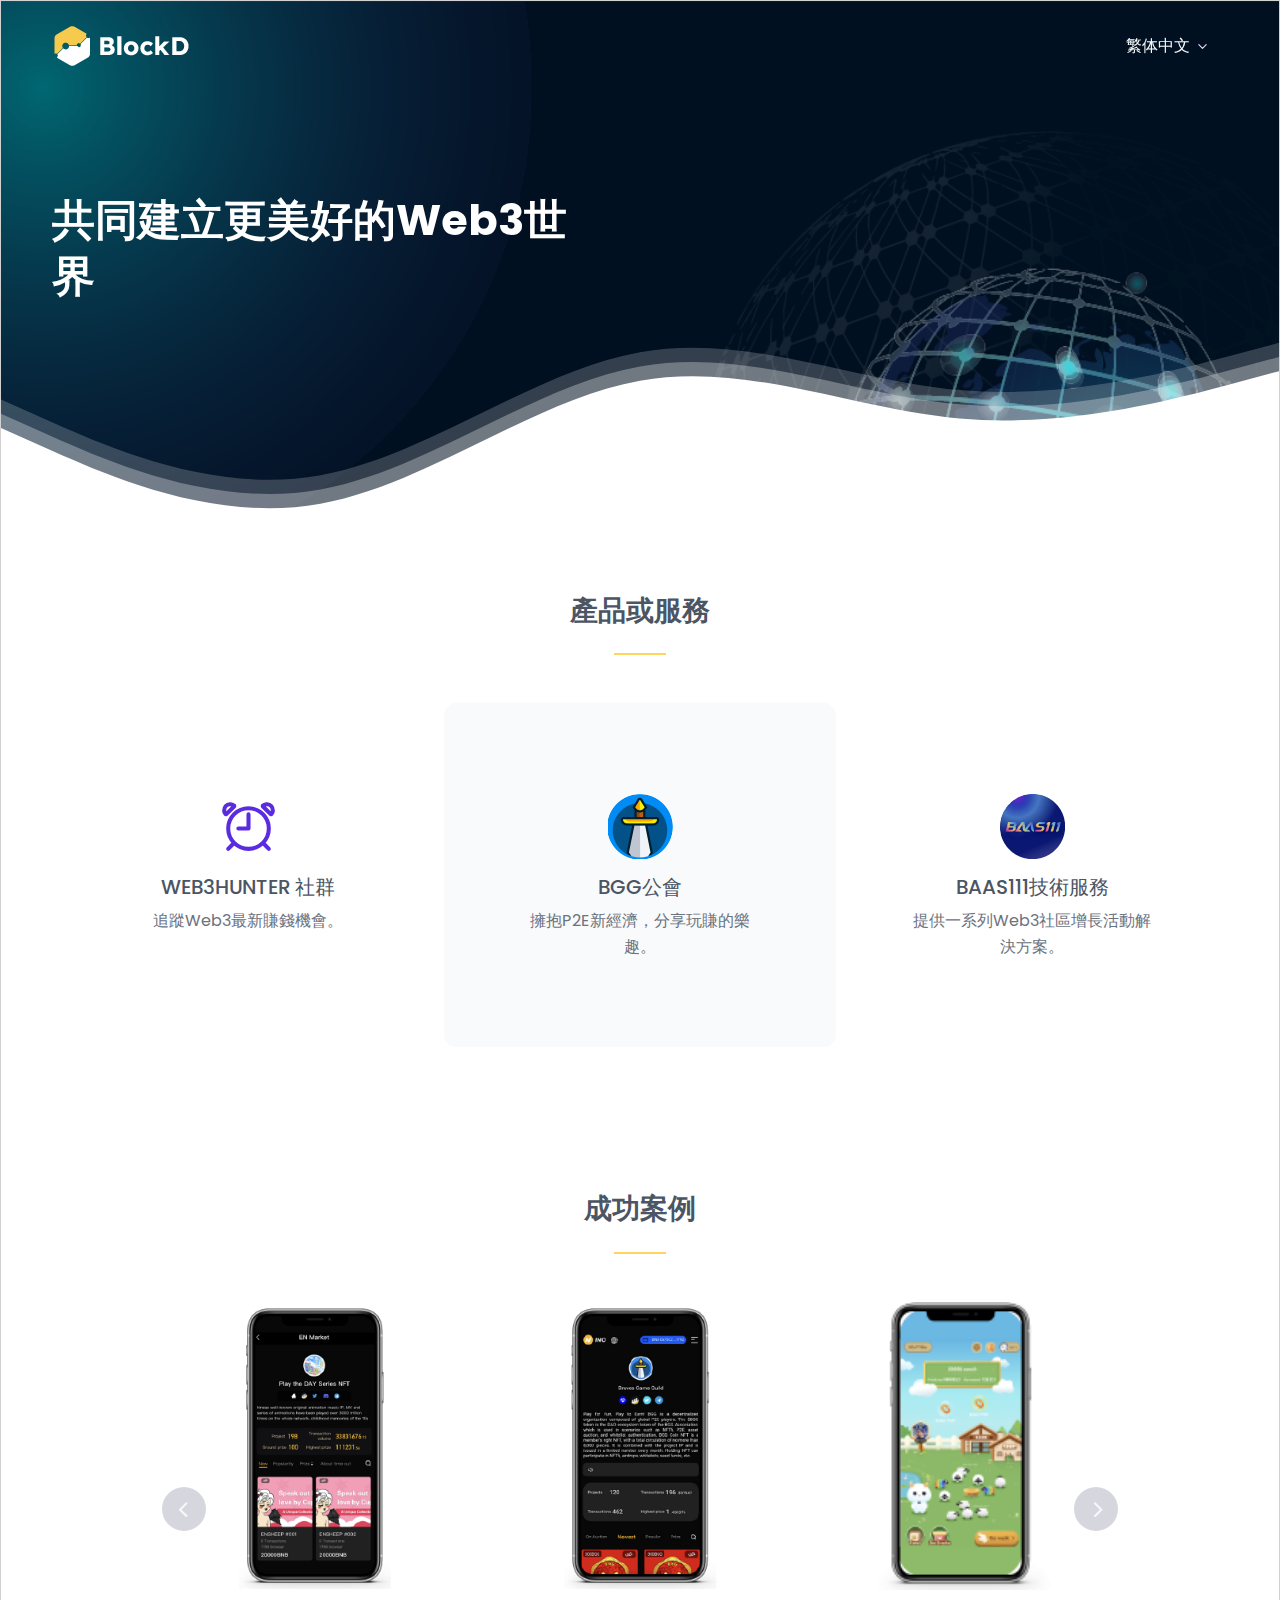
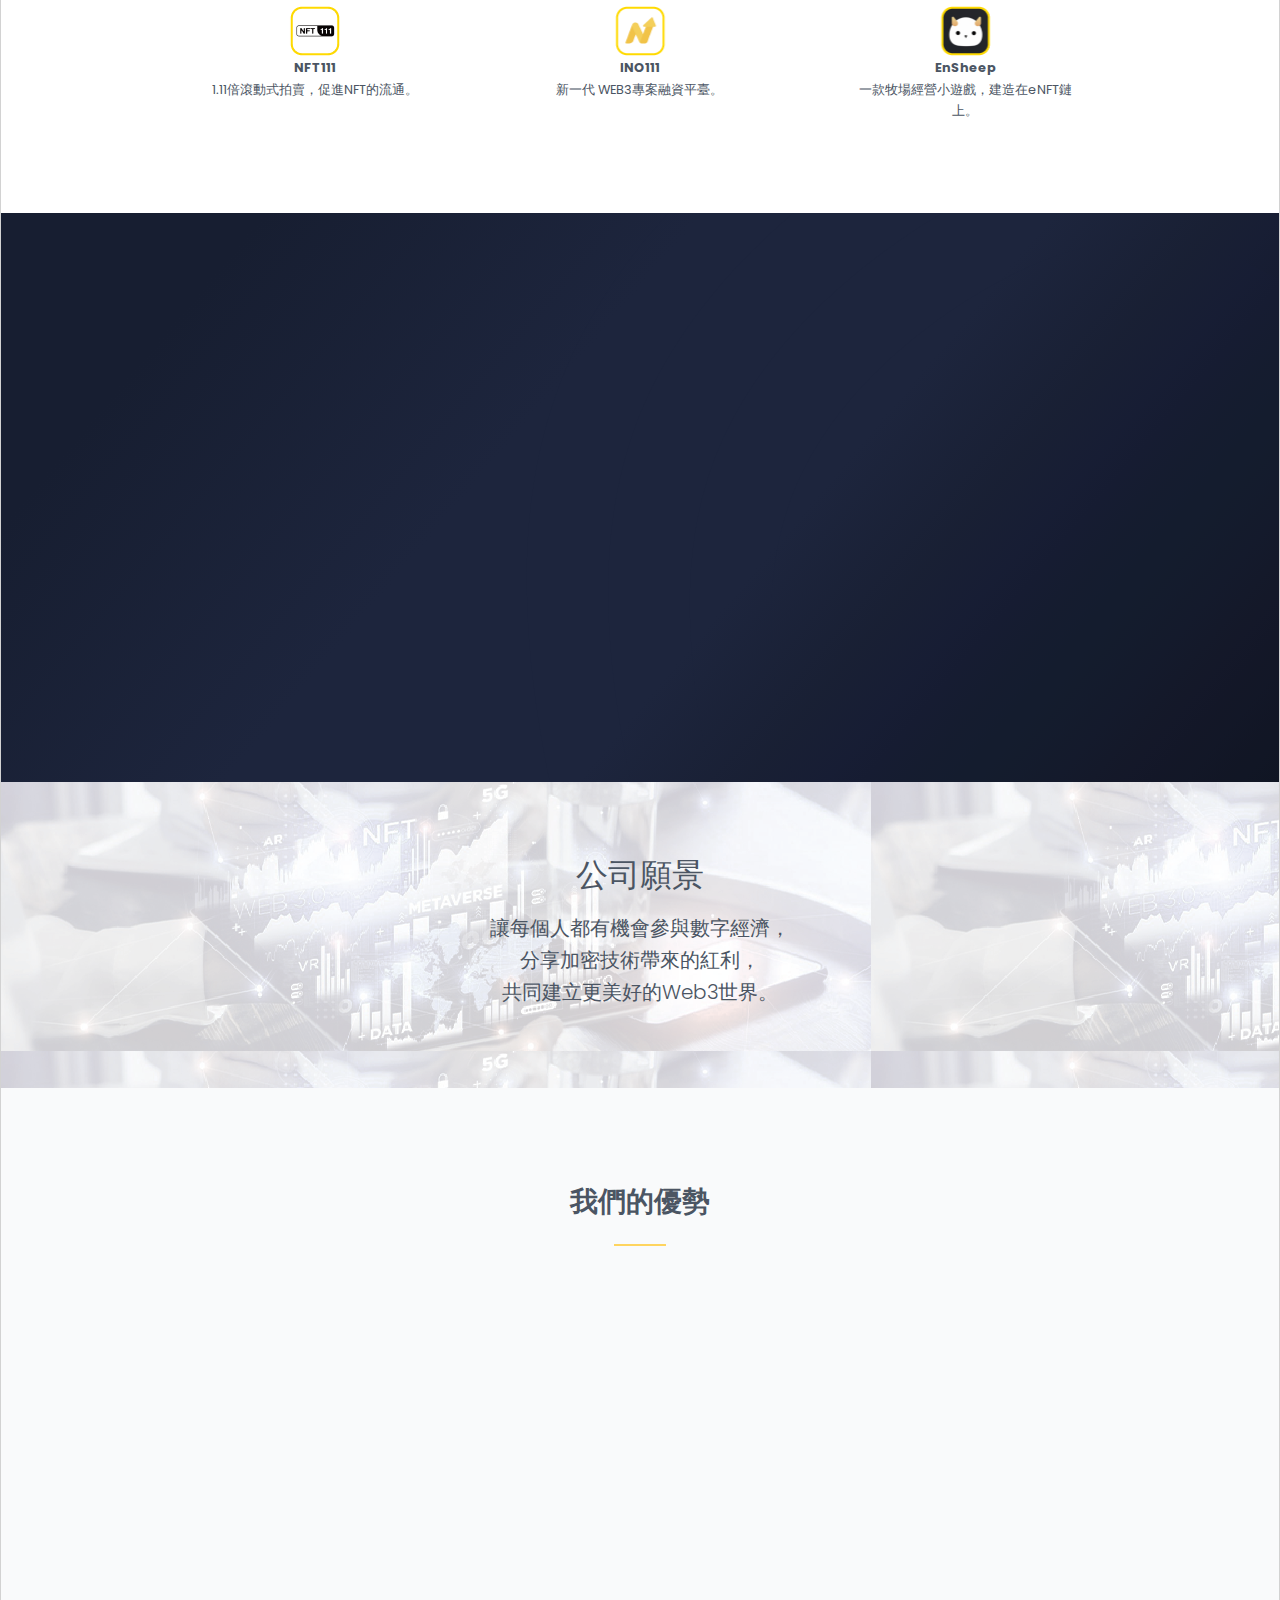
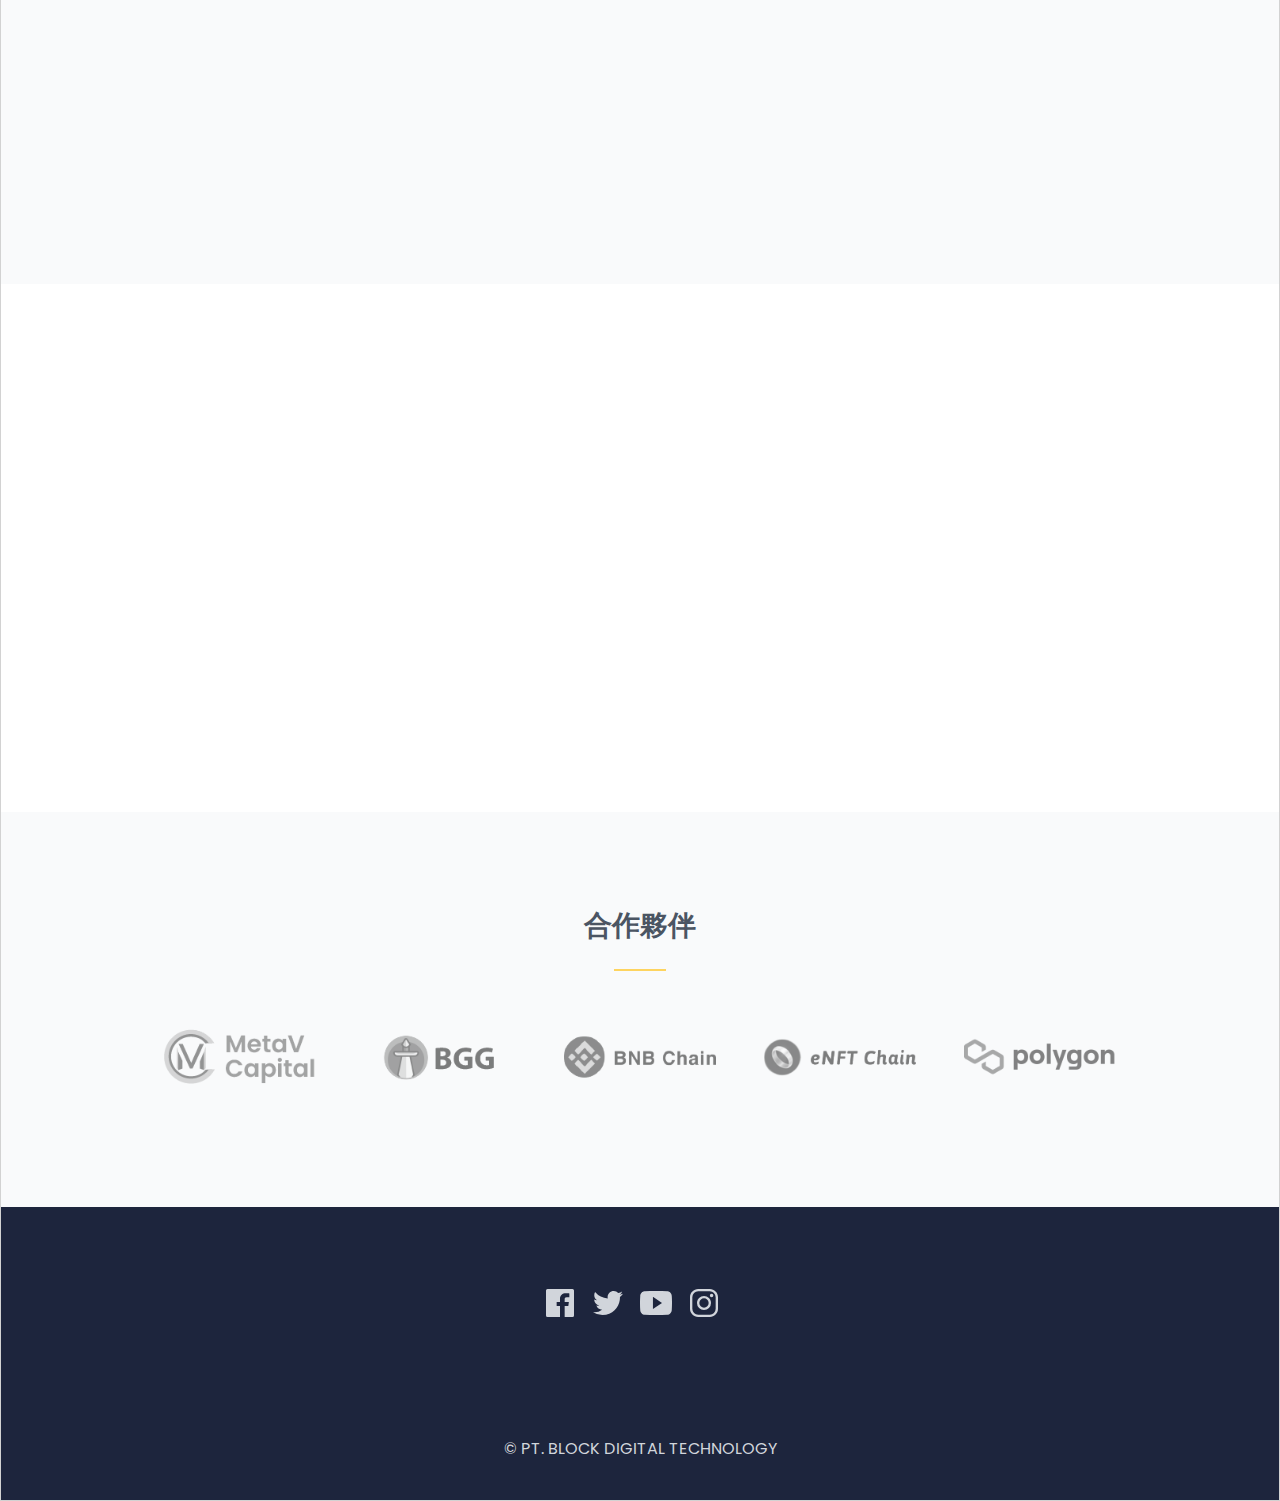
==== commit 659af096: "update" ====
--- a/cn.html
+++ b/cn.html
@@ -2,7 +2,7 @@
     <link rel="stylesheet" href="plugins/lightgallery.js/dist/css/lightgallery.min.css">
     <link rel="stylesheet" href="plugins/flickity/dist/flickity.min.css"> --><!--Styles--><!-- <link rel="stylesheet" href="css/theme.css"> --><!-- Css Optimize --><link rel="stylesheet" href="css/bundle.min.css"><!-- PWA Optimize --><!-- <link rel="manifest" href="js/pwa/manifest.json">
     <meta name="theme-color" content="#5b2be0">
-    <link rel="apple-touch-icon" href="img/logo/apple-icon.png"> --><!-- google font --><link href="https://fonts.googleapis.com/css2?family=Poppins:wght@400;500;700&amp;display=swap" rel="stylesheet"><!-- Favicon  --><link rel="icon" href="img/logo/favicon.ico"></head><body id="top"><!--Skippy--> <a id="skippy" class="visually-hidden-focusable" href="#content"><div class="container"><span class="skiplink-text">Skip to main content</span></div></a><!-- progress scroll --><progress id="progress-bar" class="progress-one" max="100"><span class="progress-container"><span class="progress-bar"></span></span></progress><!-- ========== { HEADER }==========  --><header><!-- Navbar --><nav class="main-nav navbar navbar-expand-lg hover-navbar dark-to-light fixed-top navbar-dark"><div class="container"><a class="navbar-brand main-logo" href="#"><!-- <span class="h2 text-white fw-bold mt-2">Onekit</span> --> <img class="logo-light" src="img/logo/logo-light.png" alt="LOGO"> <img class="logo-dark" src="img/logo/logo.png" alt="LOGO"> </a><!-- navbar toggler --> <button class="navbar-toggler" type="button" data-bs-toggle="collapse" data-bs-target="#navbarTogglerDemo" aria-controls="navbarTogglerDemo" aria-expanded="false" aria-label="Toggle navigation"><span class="navbar-toggler-icon"></span></button><!-- collapse menu --><div class="collapse navbar-collapse" id="navbarTogglerDemo"><ul class="navbar-nav ms-auto mt-2 mt-lg-0"><!--medium menu with svg icon--><li class="nav-item dropdown"><a class="nav-link dropdown-toggle" href="#" role="button" data-bs-toggle="dropdown" aria-expanded="false">繁体中文</a><ul class="dropdown-menu start"><li><a class="dropdown-item" href="./en.html">English</a></li><li><a class="dropdown-item" href="./index.html">Indonesia</a></li></ul></li></ul></div><!-- end collapse menu --></div></nav><!-- End Navbar --></header><!-- end header --><!-- =========={ MAIN }==========  --><main id="content"><!-- =========={ BLOCKED }==========  --><div id="hero" class="section bg-body py-10 py-lg-9 overflow-hidden"><!-- background overlay --><div class="overlay bg-body opacity-100 z-index-n1"><img class="img-100" src="img/blockd/illustrasi-01.png"></div><div class="container"><!-- row --><div class="row justify-content-center"><!-- hero content --><div class="col-md-9 col-lg-6 align-self-center pe-lg-5" data-aos="flip-up"><div class="text-center text-lg-start mt-4 mt-lg-0"><div class="mb-5"><h1 class="display-5 fw-bold text-white mb-3">共同建立更美好的Web3世界</h1></div></div></div><!-- hero image --><div class="col-md-9 col-lg-6 align-self-center"><div class="px-3 px-sm-7 px-md-2 px-xl-7 mt-5 mt-lg-0 mb-n9" data-aos="fade-up" data-aos-delay="100"><!-- <img class="img-fluid animated-up-down" src="img/svg/start_up.svg" alt="images title"> --></div></div></div><!-- end row --></div><!-- waves start --><figure class="waves-bottom-center text-white mb-lg-n4 z-index-n1"><svg xmlns="http://www.w3.org/2000/svg" viewBox="0 0 1440 320"><path class="opacity-20 translate-top-2" fill="currentColor" fill-opacity="1" d="M0,160L60,186.7C120,213,240,267,360,245.3C480,224,600,128,720,106.7C840,85,960,139,1080,149.3C1200,160,1320,128,1380,112L1440,96L1440,320L1380,320C1320,320,1200,320,1080,320C960,320,840,320,720,320C600,320,480,320,360,320C240,320,120,320,60,320L0,320Z"></path><path class="opacity-30 translate-top-1" fill="currentColor" fill-opacity="1" d="M0,160L60,186.7C120,213,240,267,360,245.3C480,224,600,128,720,106.7C840,85,960,139,1080,149.3C1200,160,1320,128,1380,112L1440,96L1440,320L1380,320C1320,320,1200,320,1080,320C960,320,840,320,720,320C600,320,480,320,360,320C240,320,120,320,60,320L0,320Z"></path><path fill="currentColor" fill-opacity="1" d="M0,160L60,186.7C120,213,240,267,360,245.3C480,224,600,128,720,106.7C840,85,960,139,1080,149.3C1200,160,1320,128,1380,112L1440,96L1440,320L1380,320C1320,320,1200,320,1080,320C960,320,840,320,720,320C600,320,480,320,360,320C240,320,120,320,60,320L0,320Z"></path></svg></figure></div><!-- end BLOCKED --><!-- =========={ FEATURES }==========  --><div id="features" class="section pt-5 pb-4 pb-md-5 bg-body"><div class="container"><!-- section header --><header class="text-center mx-auto mb-5"><h2 class="h3 fw-bold">產品或服務</h2><hr class="divider my-4 mx-auto bg-warning border-warning"></header><!-- row --><div class="row text-center g-0"><div class="col-12 col-md-6 col-lg-4" data-aos="fade-up"><!-- service block --><div class="bg-body p-6 rounded-3"><div class="display-1 text-primary mb-2"><!-- icon --> <svg xmlns="http://www.w3.org/2000/svg" width="65" height="65" viewBox="0 0 512 512"><path stroke="currentColor" d="M416.07,272a160,160,0,1,0-160,160A160,160,0,0,0,416.07,272Z" style="fill:none;stroke-miterlimit:10;stroke-width:32px"/><path stroke="currentColor" d="M142.12,91.21A46.67,46.67,0,0,0,112,80l-2.79.08C83.66,81.62,64,104,64.07,131c0,13.21,4.66,19.37,10.88,27.23A4.55,4.55,0,0,0,78.19,160h.88a3.23,3.23,0,0,0,2.54-1.31L142.38,99a5.38,5.38,0,0,0,1.55-4A5.26,5.26,0,0,0,142.12,91.21Z" style="fill:none;stroke-miterlimit:10;stroke-width:32px"/><path stroke="currentColor" d="M369.88,91.21A46.67,46.67,0,0,1,400,80l2.79.08C428.34,81.62,448,104,447.93,131c0,13.21-4.66,19.37-10.88,27.23a4.55,4.55,0,0,1-3.24,1.76h-.88a3.23,3.23,0,0,1-2.54-1.31L369.62,99a5.38,5.38,0,0,1-1.55-4A5.26,5.26,0,0,1,369.88,91.21Z" style="fill:none;stroke-miterlimit:10;stroke-width:32px"/><polyline stroke="currentColor" points="256.07 160 256.07 272 176.07 272" style="fill:none;stroke-linecap:round;stroke-linejoin:round;stroke-width:32px"/><line stroke="currentColor" x1="416.07" y1="432" x2="376.07" y2="392" style="fill:none;stroke-linecap:round;stroke-linejoin:round;stroke-width:32px"/><line stroke="currentColor" x1="96.07" y1="432" x2="136.07" y2="392" style="fill:none;stroke-linecap:round;stroke-linejoin:round;stroke-width:32px"/></svg><!-- <i class="fas fa-clock"></i> --></div><h3 class="h5">WEB3HUNTER 社群</h3><p class="text-muted">追蹤Web3最新賺錢機會。</p></div><!-- end service block --></div><div class="col-12 col-md-6 col-lg-4" data-aos="fade-up" data-aos-delay="100"><!-- service block --><div class="bg-light-dark p-6 rounded-3"><div class="display-1 text-primary mb-2"><!-- icon --> <img class="img-fluid" src="img/service/BGG.png"><!-- <i class="fas fa-user"></i> --></div><h3 class="h5">BGG公會</h3><p class="text-muted">擁抱P2E新經濟，分享玩賺的樂趣。</p></div><!-- end service block --></div><div class="col-12 col-md-6 col-lg-4" data-aos="fade-up" data-aos-delay="200"><!-- service block --><div class="bg-body p-6 rounded-3"><div class="display-1 text-primary mb-2"><!-- icon --> <img class="img-fluid" src="img/service/BAAS111.png"><!-- <i class="fas fa-wifi"></i> --></div><h3 class="h5">BAAS111技術服務</h3><p class="text-muted">提供一系列Web3社區增長活動解決方案。</p></div><!-- end service block --></div></div><!-- end row --></div></div><!-- End features --><!-- =========={ SCREENSHOT }==========  --><div id="screenshot" class="section py-6 py-md-7 bg-body"><div class="container"><!-- section header --><header class="text-center mx-auto mb-5"><h2 class="h3 h2-md fw-bold">成功案例</h2><hr class="divider my-4 bg-warning border-warning"></header><!-- end section header --><div class="row align-items-center"><div class="col-md-10 mx-auto"><!-- screenshot slider --><div class="carousel nav-dark-button" data-flickity='{ "cellAlign": "left", "wrapAround": true, "adaptiveHeight": true, "prevNextButtons": true , "pageDots": false, "imagesLoaded": true }'><div class="carousel-cell col-12 col-md-6 col-lg-4 px-7 px-md-5 text-center"><div class="slider-item"><div><img src="img/successproject/succes_project_phone_192x3624-01.png" class="phone"></div><img src="img/successproject/succes_project_phone_45x45_icon-01.png" class="icon-phone mt-3 mb-1"><div class="small fw-bold">NFT111</div><p class="small mt-1">1.11倍滾動式拍賣，促進NFT的流通。</p></div></div><div class="carousel-cell col-12 col-md-6 col-lg-4 px-7 px-md-5 text-center"><div class="slider-item"><div><img src="img/successproject/succes_project_phone_192x3624-02.png" class="phone"></div><img src="img/successproject/succes_project_phone_45x45_icon-02.png" class="icon-phone mt-3 mb-1"><div class="small fw-bold">INO111</div><p class="small mt-1">新一代 WEB3專案融資平臺。</p></div></div><div class="carousel-cell col-12 col-md-6 col-lg-4 px-7 px-md-5 text-center"><div class="slider-item"><div><img src="img/successproject/succes_project_192x162_page_3-04.png" class="phone"></div><img src="img/successproject/succes_project_phone_45x45_icon-03.png" class="icon-phone mt-3 mb-1"><div class="small fw-bold">EnSheep</div><p class="small mt-1">一款牧場經營小遊戲，建造在eNFT鏈上。</p></div></div><div class="carousel-cell col-12 col-md-6 col-lg-4 px-7 px-md-5 text-center"><div class="slider-item"><div><img src="img/successproject/succes_project_phone_192x3624-04.png" class="phone"></div><img src="img/successproject/succes_project_phone_45x45_icon-04.png" class="icon-phone mt-3 mb-1"><div class="small fw-bold">MetaDragon</div><p class="small mt-1">一個龍主題的P2E玩賺樂園。</p></div></div><div class="carousel-cell col-12 col-md-6 col-lg-4 px-7 px-md-5 text-center"><div class="slider-item"><div><img src="img/successproject/succes_project_phone_192x3624-05.png" class="phone"></div><img src="img/successproject/succes_project_phone_45x45_icon-05.png" class="icon-phone mt-3 mb-1"><div class="small fw-bold">獎品問答</div><p class="small mt-1">參與答題獲得代幣獎勵。</p></div></div><div class="carousel-cell col-12 col-md-6 col-lg-4 px-7 px-md-5 text-center"><div class="slider-item"><div><img src="img/successproject/succes_project_phone_192x3624-06.png" class="phone"></div><img src="img/successproject/succes_project_phone_45x45_icon-06.png" class="icon-phone mt-3 mb-1"><div class="small fw-bold">代幣質押</div><p class="small mt-1">質押NFT或代幣，獲得代幣獎勵。</p></div></div></div><!-- end screenshot slider --></div></div></div></div><!-- End screenshot--><!-- =========={ STORY and TEAM }==========  --><div id="story" class="section py-6 py-md-7 bg-gradient-secondary overflow-hidden"><!-- scribble --><figure class="scribble scale-5 opacity-10 bottom-0 end-0 z-index-n1"><svg class="text-secondary" width="200" height="200" viewBox="0 0 200 200" xmlns="http://www.w3.org/2000/svg"><path fill="currentColor" d="M42.5,-66.2C57.1,-56.7,72.5,-48.4,81.1,-35.3C89.8,-22.2,91.8,-4.4,89.6,13C87.3,30.4,80.7,47.4,69.5,60.1C58.3,72.9,42.4,81.5,25.9,84.6C9.5,87.8,-7.4,85.4,-22.7,79.8C-37.9,74.1,-51.5,65.2,-60.9,53.3C-70.4,41.4,-75.8,26.6,-79,10.8C-82.1,-5,-83.1,-21.7,-77.7,-36.4C-72.4,-51,-60.7,-63.7,-46.7,-73.5C-32.7,-83.3,-16.4,-90.1,-1.2,-88.2C13.9,-86.3,27.8,-75.7,42.5,-66.2Z" transform="translate(100 100)"/></svg></figure><!-- scribble --><figure class="scribble scale-6 opacity-10 bottom-0 end-0 z-index-n1"><svg class="text-secondary" width="200" height="200" viewBox="0 0 200 200" xmlns="http://www.w3.org/2000/svg"><path fill="currentColor" d="M42.5,-66.2C57.1,-56.7,72.5,-48.4,81.1,-35.3C89.8,-22.2,91.8,-4.4,89.6,13C87.3,30.4,80.7,47.4,69.5,60.1C58.3,72.9,42.4,81.5,25.9,84.6C9.5,87.8,-7.4,85.4,-22.7,79.8C-37.9,74.1,-51.5,65.2,-60.9,53.3C-70.4,41.4,-75.8,26.6,-79,10.8C-82.1,-5,-83.1,-21.7,-77.7,-36.4C-72.4,-51,-60.7,-63.7,-46.7,-73.5C-32.7,-83.3,-16.4,-90.1,-1.2,-88.2C13.9,-86.3,27.8,-75.7,42.5,-66.2Z" transform="translate(100 100)"/></svg></figure><!-- scribble --><figure class="scribble scale-7 opacity-10 bottom-0 end-0 z-index-n1"><svg class="text-secondary" width="200" height="200" viewBox="0 0 200 200" xmlns="http://www.w3.org/2000/svg"><path fill="currentColor" d="M42.5,-66.2C57.1,-56.7,72.5,-48.4,81.1,-35.3C89.8,-22.2,91.8,-4.4,89.6,13C87.3,30.4,80.7,47.4,69.5,60.1C58.3,72.9,42.4,81.5,25.9,84.6C9.5,87.8,-7.4,85.4,-22.7,79.8C-37.9,74.1,-51.5,65.2,-60.9,53.3C-70.4,41.4,-75.8,26.6,-79,10.8C-82.1,-5,-83.1,-21.7,-77.7,-36.4C-72.4,-51,-60.7,-63.7,-46.7,-73.5C-32.7,-83.3,-16.4,-90.1,-1.2,-88.2C13.9,-86.3,27.8,-75.7,42.5,-66.2Z" transform="translate(100 100)"/></svg></figure><!-- scribble --><figure class="scribble scale-8 opacity-10 bottom-0 end-0 z-index-n1"><svg class="text-secondary" width="200" height="200" viewBox="0 0 200 200" xmlns="http://www.w3.org/2000/svg"><path fill="currentColor" d="M42.5,-66.2C57.1,-56.7,72.5,-48.4,81.1,-35.3C89.8,-22.2,91.8,-4.4,89.6,13C87.3,30.4,80.7,47.4,69.5,60.1C58.3,72.9,42.4,81.5,25.9,84.6C9.5,87.8,-7.4,85.4,-22.7,79.8C-37.9,74.1,-51.5,65.2,-60.9,53.3C-70.4,41.4,-75.8,26.6,-79,10.8C-82.1,-5,-83.1,-21.7,-77.7,-36.4C-72.4,-51,-60.7,-63.7,-46.7,-73.5C-32.7,-83.3,-16.4,-90.1,-1.2,-88.2C13.9,-86.3,27.8,-75.7,42.5,-66.2Z" transform="translate(100 100)"/></svg></figure><div class="container"><div class="row"><!-- content --><div class="col-lg-6 align-self-center" data-aos="fade-right"><div class="max-box mb-5 mb-lg-0"><h2 class="h1 mb-3 fw-bold text-white">關於我們</h2><p class="lead text-light">BLOCKD運營中心在印尼雅加達，團隊由資深的Web3社群運營、活動行銷、區塊鏈技術和安全專家組成；我們的技術團隊服務過多家大中型的公鏈、Defi、NFT、GameFi社區。Web3社群和BGG公會，為全球Web3玩家提供高品質的社群服務，已累計服務50000多玩家。</p></div></div><!-- end content --><!-- team --><div class="col-lg-6" data-aos="fade-left"><!-- review slider --><div class="nav-light-dots" data-flickity='{ "cellAlign": "left", "imagesLoaded": true, "wrapAround": true, "prevNextButtons": false, "adaptiveHeight": true, "pageDots": true }'><div class="col-12 col-sm-6 col-md-4 col-lg-6 px-4 px-md-3 px-lg-4"><!-- team block --><div class="team2 mb-4 rounded-3 shadow-sm"><div class="team-thumb bg-light-dark"><img src="img/aboutus/about_us_face_-05.png" class="img-100" alt="images title"></div><div class="team-info bg-body"><div class="team-info-content"><p class="h5">Alwin</p><p>社區行銷</p></div></div></div><!-- end team block --></div><div class="col-12 col-sm-6 col-md-4 col-lg-6 px-4 px-md-3 px-lg-4"><!-- team block --><div class="team2 mb-4 rounded-3 shadow-sm"><div class="team-thumb bg-light-dark"><img src="img/aboutus/about_us_face_-02.png" class="img-100" alt="images title"></div><div class="team-info bg-body"><div class="team-info-content"><p class="h5">Calvin</p><p>Web3分析師</p></div></div></div><!-- end team block --></div><div class="col-12 col-sm-6 col-md-4 col-lg-6 px-4 px-md-3 px-lg-4"><!-- team block --><div class="team2 mb-4 rounded-3 shadow-sm"><div class="team-thumb bg-light-dark"><img src="img/aboutus/about_us_face_-01.png" class="img-100" alt="images title"></div><div class="team-info bg-body"><div class="team-info-content"><p class="h5">Leo</p><p>投資人</p></div></div></div><!-- end team block --></div><div class="col-12 col-sm-6 col-md-4 col-lg-6 px-4 px-md-3 px-lg-4"><!-- team block --><div class="team2 mb-4 rounded-3 shadow-sm"><div class="team-thumb bg-light-dark"><img src="img/aboutus/about_us_face_-03.png" class="img-100" alt="images title"></div><div class="team-info bg-body"><div class="team-info-content"><p class="h5">Ethan</p><p>智能合約工程師</p></div></div></div><!-- end team block --></div><div class="col-12 col-sm-6 col-md-4 col-lg-6 px-4 px-md-3 px-lg-4"><!-- team block --><div class="team2 mb-4 rounded-3 shadow-sm"><div class="team-thumb bg-light-dark"><img src="img/aboutus/about_us_face_-04.png" class="img-100" alt="images title"></div><div class="team-info bg-body"><div class="team-info-content"><p class="h5">Willi</p><p>設計主管</p></div></div></div><!-- end team block --></div></div></div><!-- end team --></div></div></div><!-- end story and team --><!-- =========={ COMPANY VISION }==========  --><div id="VISION" class="section pt-6 pb-6" style="background-image: url('./img/companyvision/background.png');background-repeat: repeat;"><!-- background overlay --><div class="container"><div class="row align-items-center justify-content-center"><!-- content --><div class="col-lg-7"><div class="mt-0 text-center"><h1 class="h2 mb-3">公司願景</h1><p class="lead">讓每個人都有機會參與數字經濟，<br>分享加密技術帶來的紅利，<br>共同建立更美好的Web3世界。</p></div></div><!-- end content --></div></div></div><!-- End COMPANY VISION --><!-- OUR STRENGTH --><div id="block-two" class="section pt-6 pt-md-7 pb-4 pb-md-5 bg-light-dark border-top"><div class="container"><!-- section header --><header class="text-center mx-auto mb-5"><h2 class="h3 fw-bold">我們的優勢</h2><hr class="divider my-4 mx-auto bg-warning border-warning"></header><!-- row --><div class="row align-items-center justify-content-around"><div class="col-lg-6" data-aos="fade-up"><div class="p-4 mx-2 mb-5 bg-body rounded-3 shadow-sm"><div class="d-flex rounded ps-3 pe-1 ps-md-1 pe-md-1 py-2"><div class="d-flex align-items-center text-center me-4"><img src="img/ourstrength/our_strength_icon_01.png" width="60rem" height="60rem"></div><div class="text-start"><h3 class="h5">專業團隊</h3><p class="text-muted mb-0">由經驗豐富的Web3社區專業人士組成。</p></div></div></div></div><div class="col-lg-6" data-aos="fade-up" data-aos-delay="100"><div class="p-4 mx-2 mb-5 bg-body rounded-3 shadow-sm"><div class="d-flex rounded ps-3 pe-1 ps-md-1 pe-md-1 py-2"><div class="d-flex align-items-center text-center me-4"><img src="img/ourstrength/our_strength_icon_02.png" width="60rem" height="60rem"></div><div class="text-start"><h3 class="h5">豐富經驗</h3><p class="text-muted mb-0">我們服務過各種公鏈、DeFi、NFT和GameFi社區。</p></div></div></div></div><div class="col-lg-6" data-aos="fade-up"><div class="p-4 mx-2 mb-5 bg-body rounded-3 shadow-sm"><div class="d-flex rounded ps-3 pe-1 ps-md-1 pe-md-1 py-2"><div class="d-flex align-items-center text-center me-4"><img src="img/ourstrength/our_strength_icon_03.png" width="60rem" height="60rem"></div><div class="text-start"><h3 class="h5">高質量社區服務</h3><p class="text-muted mb-0">為全球Web3玩家提供一流的社區服務。</p></div></div></div></div><div class="col-lg-6" data-aos="fade-up" data-aos-delay="100"><div class="p-4 mx-2 mb-5 bg-body rounded-3 shadow-sm"><div class="d-flex rounded ps-3 pe-1 ps-md-1 pe-md-1 py-2"><div class="d-flex align-items-center text-center me-4"><img src="img/ourstrength/our_strength_icon_04.png" width="60rem" height="60rem"></div><div class="text-start"><h3 class="h5">龐大用戶群</h3><p class="text-muted mb-0">積累了超過50,000名用戶。</p></div></div></div></div><div class="col-lg-6" data-aos="fade-up"><div class="p-4 mx-2 mb-5 bg-body rounded-3 shadow-sm"><div class="d-flex rounded ps-3 pe-1 ps-md-1 pe-md-1 py-2"><div class="d-flex align-items-center text-center me-4"><img src="img/ourstrength/our_strength_icon_05.png" width="60rem" height="60rem"></div><div class="text-start"><h3 class="h5">安全可靠</h3><p class="text-muted mb-0">我們將用戶隱私和資產安全置於首要位置，確保安全可靠的社區體驗。</p></div></div></div></div><div class="col-lg-6" data-aos="fade-up" data-aos-delay="100"><div class="p-4 mx-2 mb-5 bg-body rounded-3 shadow-sm"><div class="d-flex rounded ps-3 pe-1 ps-md-1 pe-md-1 py-2"><div class="d-flex align-items-center text-center me-4"><img src="img/ourstrength/our_strength_icon_06.png" width="60rem" height="60rem"></div><div class="text-start"><h3 class="h5">開發能力強</h3><p class="text-muted mb-0">已成功開發的有公鏈、智能協議、錢包、交易所等系統。</p></div></div></div></div></div><!-- end row --></div></div><!-- end OUR STRENGTH --><!-- =========={ JOIN US }==========  --><div id="joinus" class="section py-6 bg-body"><div class="container"><div class="row"><!-- content --><div class="col-lg-6 align-self-center" data-aos="fade-right"><div class="max-box mb-5 mb-lg-0 me-lg-6"><h2 class="fw-bold mb-3">人才招聘</h2><p class="lead mb-5">加入 PT. Block Digital Technology，共同塑造Web3的未來。我們是一家充滿活力和創新的公司，致力於推動區塊鏈技術的應用。在一個支持性的環境中，探索尖端專案、持續學習，並實現工作與生活的平衡。立即與我們一起開始您的Web3之旅。</p><!-- button --> <a href="mailto:blockdigitaltechnology@gmail.com" class="me-3 text-secondary">發送您的簡歷至：<br>blockdigitaltechnology@gmail.com</a></div></div><!-- end content --><!-- team --><div class="col-lg-6" data-aos="fade-left"><div class="position-relative hover-shadow-sm rounded-3 overflow-hidden"><img src="img/joinus/joinus.png" class="img-fluid w-100" alt="background images"></div></div><!-- end team --></div></div></div><!-- end JOIN US --><!-- =========={ BRAND }==========  --><div id="partner-brand" class="section bg-light pt-6 pt-md-7 pb-4 pb-md-5"><div class="container"><!-- section header --><header class="text-center mx-auto mb-5"><h2 class="h3 fw-bold">合作夥伴</h2><hr class="divider my-4 mx-auto bg-warning border-warning"></header><div class="row"><div class="col-12"><!-- list brand --><ul class="list-unstyled row justify-content-center"><li class="col-12 col-sm-6 col-md-4 col-lg-2 px-4 mb-5 text-center"><a href="#" target="_blank"><img class="brands-image img-fluid" src="img/partner/color/color-01.png" alt="Image Description"></a></li><li class="col-12 col-sm-6 col-md-4 col-lg-2 px-4 mb-5 text-center"><a href="#" target="_blank"><img class="brands-image img-fluid" src="img/partner/color/color-02.png" alt="Image Description"></a></li><li class="col-12 col-sm-6 col-md-4 col-lg-2 px-4 mb-5 text-center"><a href="#" target="_blank"><img class="brands-image img-fluid" src="img/partner/color/color-03.png" alt="Image Description"></a></li><li class="col-12 col-sm-6 col-md-4 col-lg-2 px-4 mb-5 text-center"><a href="#" target="_blank"><img class="brands-image img-fluid" src="img/partner/color/color-04.png" alt="Image Description"></a></li><li class="col-12 col-sm-6 col-md-4 col-lg-2 px-4 mb-5 text-center"><a href="#" target="_blank"><img class="brands-image img-fluid" src="img/partner/color/color-05.png" alt="Image Description"></a></li></ul><!-- end list brand --></div></div></div></div><!-- End brand--><!-- =========={ FOOTER }==========  --><footer class="bg-secondary"><!--Footer content--><div id="footer" class="footer-dark section pt-6 pb-5"><div class="container text-center"><ul class="footer-links list-unstyled social-icon mb-4"><!--facebook--><li class="my-2 me-3"><a target="_blank" rel="noopener noreferrer" href="https://facebook.com" title="Facebook"><!-- <i class="fab fa-facebook fa-2x"></i> --> <svg xmlns="http://www.w3.org/2000/svg" width="2rem" height="2rem" viewBox="0 0 512 512"><path fill="currentColor" d="M455.27,32H56.73A24.74,24.74,0,0,0,32,56.73V455.27A24.74,24.74,0,0,0,56.73,480H256V304H202.45V240H256V189c0-57.86,40.13-89.36,91.82-89.36,24.73,0,51.33,1.86,57.51,2.68v60.43H364.15c-28.12,0-33.48,13.3-33.48,32.9V240h67l-8.75,64H330.67V480h124.6A24.74,24.74,0,0,0,480,455.27V56.73A24.74,24.74,0,0,0,455.27,32Z"/></svg></a></li><!--twitter--><li class="my-2 me-3"><a target="_blank" rel="noopener noreferrer" href="https://twitter.com" title="Twitter"><!-- <i class="fab fa-twitter fa-2x"></i> --> <svg xmlns="http://www.w3.org/2000/svg" width="2rem" height="2rem" viewBox="0 0 512 512"><path fill="currentColor" d="M496,109.5a201.8,201.8,0,0,1-56.55,15.3,97.51,97.51,0,0,0,43.33-53.6,197.74,197.74,0,0,1-62.56,23.5A99.14,99.14,0,0,0,348.31,64c-54.42,0-98.46,43.4-98.46,96.9a93.21,93.21,0,0,0,2.54,22.1,280.7,280.7,0,0,1-203-101.3A95.69,95.69,0,0,0,36,130.4C36,164,53.53,193.7,80,211.1A97.5,97.5,0,0,1,35.22,199v1.2c0,47,34,86.1,79,95a100.76,100.76,0,0,1-25.94,3.4,94.38,94.38,0,0,1-18.51-1.8c12.51,38.5,48.92,66.5,92.05,67.3A199.59,199.59,0,0,1,39.5,405.6,203,203,0,0,1,16,404.2,278.68,278.68,0,0,0,166.74,448c181.36,0,280.44-147.7,280.44-275.8,0-4.2-.11-8.4-.31-12.5A198.48,198.48,0,0,0,496,109.5Z"/></svg></a></li><!--youtube--><li class="my-2 me-3"><a target="_blank" rel="noopener noreferrer" href="https://youtube.com" title="Youtube"><!-- <i class="fab fa-youtube fa-2x"></i> --> <svg xmlns="http://www.w3.org/2000/svg" width="2rem" height="2rem" viewBox="0 0 512 512"><path fill="currentColor" d="M508.64,148.79c0-45-33.1-81.2-74-81.2C379.24,65,322.74,64,265,64H247c-57.6,0-114.2,1-169.6,3.6-40.8,0-73.9,36.4-73.9,81.4C1,184.59-.06,220.19,0,255.79q-.15,53.4,3.4,106.9c0,45,33.1,81.5,73.9,81.5,58.2,2.7,117.9,3.9,178.6,3.8q91.2.3,178.6-3.8c40.9,0,74-36.5,74-81.5,2.4-35.7,3.5-71.3,3.4-107Q512.24,202.29,508.64,148.79ZM207,353.89V157.39l145,98.2Z"/></svg></a></li><!--instagram--><li class="my-2 me-3"><a target="_blank" rel="noopener noreferrer" href="https://instagram.com" title="Instagram"><!-- <i class="fab fa-instagram fa-2x"></i> --> <svg xmlns="http://www.w3.org/2000/svg" width="2rem" height="2rem" viewBox="0 0 512 512"><path fill="currentColor" d="M349.33,69.33a93.62,93.62,0,0,1,93.34,93.34V349.33a93.62,93.62,0,0,1-93.34,93.34H162.67a93.62,93.62,0,0,1-93.34-93.34V162.67a93.62,93.62,0,0,1,93.34-93.34H349.33m0-37.33H162.67C90.8,32,32,90.8,32,162.67V349.33C32,421.2,90.8,480,162.67,480H349.33C421.2,480,480,421.2,480,349.33V162.67C480,90.8,421.2,32,349.33,32Z"/><path fill="currentColor" d="M377.33,162.67a28,28,0,1,1,28-28A27.94,27.94,0,0,1,377.33,162.67Z"/><path fill="currentColor" d="M256,181.33A74.67,74.67,0,1,1,181.33,256,74.75,74.75,0,0,1,256,181.33M256,144A112,112,0,1,0,368,256,112,112,0,0,0,256,144Z"/></svg></a></li><!--end instagram--></ul></div></div><!--End footer content--><!--Start footer copyright--><div class="footer-dark"><div class="container py-4 border-top border-smooth"><div class="row"><div class="col-12 text-center"><p class="d-block my-3">&copy; PT. BLOCK DIGITAL TECHNOLOGY</p></div></div></div></div><!--End footer copyright--></footer><!-- End Footer --><!-- =========={ SCROLL TO TOP }==========  --> <a href="#top" class="p-3 border bg-body position-fixed end-1 bottom-1 z-index-10 back-top" title="Scroll To Top"><!-- <i class="fas fa-arrow-up"></i> --> <svg class="bi bi-arrow-up" width="1rem" height="1rem" viewBox="0 0 16 16" fill="currentColor" xmlns="http://www.w3.org/2000/svg"><path fill-rule="evenodd" d="M8 3.5a.5.5 0 01.5.5v9a.5.5 0 01-1 0V4a.5.5 0 01.5-.5z" clip-rule="evenodd"></path><path fill-rule="evenodd" d="M7.646 2.646a.5.5 0 01.708 0l3 3a.5.5 0 01-.708.708L8 3.707 5.354 6.354a.5.5 0 11-.708-.708l3-3z" clip-rule="evenodd"></path></svg> </a><!-- =========={ JAVASCRIPT }==========  --><!-- Popper and Bootstrap js --><!-- <script src="plugins/bootstrap/dist/js/bootstrap.bundle.min.js"></script> --><!-- Plugin js --><!-- <script src="plugins/jarallax/dist/jarallax.min.js"></script>
+    <link rel="apple-touch-icon" href="img/logo/apple-icon.png"> --><!-- google font --><link href="https://fonts.googleapis.com/css2?family=Poppins:wght@400;500;700&amp;display=swap" rel="stylesheet"><!-- Favicon  --><link rel="icon" href="img/logo/favicon.ico"></head><body id="top"><!--Skippy--> <a id="skippy" class="visually-hidden-focusable" href="#content"><div class="container"><span class="skiplink-text">Skip to main content</span></div></a><!-- progress scroll --><progress id="progress-bar" class="progress-one" max="100"><span class="progress-container"><span class="progress-bar"></span></span></progress><!-- ========== { HEADER }==========  --><header><!-- Navbar --><nav class="main-nav navbar navbar-expand-lg hover-navbar dark-to-light fixed-top navbar-dark"><div class="container"><a class="navbar-brand main-logo" href="#"><!-- <span class="h2 text-white fw-bold mt-2">Onekit</span> --> <img class="logo-light" src="img/logo/logo-light.png" alt="LOGO"> <img class="logo-dark" src="img/logo/logo.png" alt="LOGO"> </a><!-- navbar toggler --> <button class="navbar-toggler" type="button" data-bs-toggle="collapse" data-bs-target="#navbarTogglerDemo" aria-controls="navbarTogglerDemo" aria-expanded="false" aria-label="Toggle navigation"><span class="navbar-toggler-icon"></span></button><!-- collapse menu --><div class="collapse navbar-collapse" id="navbarTogglerDemo"><ul class="navbar-nav ms-auto mt-2 mt-lg-0"><!--medium menu with svg icon--><li class="nav-item dropdown"><a class="nav-link dropdown-toggle" href="#" role="button" data-bs-toggle="dropdown" aria-expanded="false">繁体中文</a><ul class="dropdown-menu start"><li><a class="dropdown-item" href="./en.html">English</a></li><li><a class="dropdown-item" href="./index.html">Indonesia</a></li></ul></li></ul></div><!-- end collapse menu --></div></nav><!-- End Navbar --></header><!-- end header --><!-- =========={ MAIN }==========  --><main id="content"><!-- =========={ BLOCKED }==========  --><div id="hero" class="section bg-body py-sm-6 py-md-6 py-4 py-lg-9 overflow-hidden"><!-- background overlay --><div class="overlay bg-body opacity-100 z-index-n1"><img class="img-100" src="img/blockd/illustrasi-01.png"></div><div class="container"><!-- row --><div class="row justify-content-center"><!-- hero content --><div class="col-md-9 col-lg-6 align-self-center pe-lg-5" data-aos="flip-up"><div class="text-center text-lg-start mt-4 mt-lg-0"><div class="mb-5"><h1 class="display-5 fw-bold text-white mb-3">共同建立更美好的Web3世界</h1></div></div></div><!-- hero image --><div class="col-md-9 col-lg-6 align-self-center"><div class="px-3 px-sm-7 px-md-2 px-xl-7 mt-5 mt-lg-0 mb-n9" data-aos="fade-up" data-aos-delay="100"><!-- <img class="img-fluid animated-up-down" src="img/svg/start_up.svg" alt="images title"> --></div></div></div><!-- end row --></div><!-- waves start --><figure class="waves-bottom-center text-white mb-lg-n4 z-index-n1"><svg xmlns="http://www.w3.org/2000/svg" viewBox="0 0 1440 320"><path class="opacity-20 translate-top-2" fill="currentColor" fill-opacity="1" d="M0,160L60,186.7C120,213,240,267,360,245.3C480,224,600,128,720,106.7C840,85,960,139,1080,149.3C1200,160,1320,128,1380,112L1440,96L1440,320L1380,320C1320,320,1200,320,1080,320C960,320,840,320,720,320C600,320,480,320,360,320C240,320,120,320,60,320L0,320Z"></path><path class="opacity-30 translate-top-1" fill="currentColor" fill-opacity="1" d="M0,160L60,186.7C120,213,240,267,360,245.3C480,224,600,128,720,106.7C840,85,960,139,1080,149.3C1200,160,1320,128,1380,112L1440,96L1440,320L1380,320C1320,320,1200,320,1080,320C960,320,840,320,720,320C600,320,480,320,360,320C240,320,120,320,60,320L0,320Z"></path><path fill="currentColor" fill-opacity="1" d="M0,160L60,186.7C120,213,240,267,360,245.3C480,224,600,128,720,106.7C840,85,960,139,1080,149.3C1200,160,1320,128,1380,112L1440,96L1440,320L1380,320C1320,320,1200,320,1080,320C960,320,840,320,720,320C600,320,480,320,360,320C240,320,120,320,60,320L0,320Z"></path></svg></figure></div><!-- end BLOCKED --><!-- =========={ FEATURES }==========  --><div id="features" class="section pt-5 pb-4 pb-md-5 bg-body"><div class="container"><!-- section header --><header class="text-center mx-auto mb-5"><h2 class="h3 fw-bold">產品或服務</h2><hr class="divider my-4 mx-auto bg-warning border-warning"></header><!-- row --><div class="row text-center g-0"><div class="col-12 col-md-6 col-lg-4" data-aos="fade-up"><!-- service block --><div class="bg-body p-6 rounded-3"><div class="display-1 text-primary mb-2"><!-- icon --> <svg xmlns="http://www.w3.org/2000/svg" width="65" height="65" viewBox="0 0 512 512"><path stroke="currentColor" d="M416.07,272a160,160,0,1,0-160,160A160,160,0,0,0,416.07,272Z" style="fill:none;stroke-miterlimit:10;stroke-width:32px"/><path stroke="currentColor" d="M142.12,91.21A46.67,46.67,0,0,0,112,80l-2.79.08C83.66,81.62,64,104,64.07,131c0,13.21,4.66,19.37,10.88,27.23A4.55,4.55,0,0,0,78.19,160h.88a3.23,3.23,0,0,0,2.54-1.31L142.38,99a5.38,5.38,0,0,0,1.55-4A5.26,5.26,0,0,0,142.12,91.21Z" style="fill:none;stroke-miterlimit:10;stroke-width:32px"/><path stroke="currentColor" d="M369.88,91.21A46.67,46.67,0,0,1,400,80l2.79.08C428.34,81.62,448,104,447.93,131c0,13.21-4.66,19.37-10.88,27.23a4.55,4.55,0,0,1-3.24,1.76h-.88a3.23,3.23,0,0,1-2.54-1.31L369.62,99a5.38,5.38,0,0,1-1.55-4A5.26,5.26,0,0,1,369.88,91.21Z" style="fill:none;stroke-miterlimit:10;stroke-width:32px"/><polyline stroke="currentColor" points="256.07 160 256.07 272 176.07 272" style="fill:none;stroke-linecap:round;stroke-linejoin:round;stroke-width:32px"/><line stroke="currentColor" x1="416.07" y1="432" x2="376.07" y2="392" style="fill:none;stroke-linecap:round;stroke-linejoin:round;stroke-width:32px"/><line stroke="currentColor" x1="96.07" y1="432" x2="136.07" y2="392" style="fill:none;stroke-linecap:round;stroke-linejoin:round;stroke-width:32px"/></svg><!-- <i class="fas fa-clock"></i> --></div><h3 class="h5">WEB3HUNTER 社群</h3><p class="text-muted">追蹤Web3最新賺錢機會。</p></div><!-- end service block --></div><div class="col-12 col-md-6 col-lg-4" data-aos="fade-up" data-aos-delay="100"><!-- service block --><div class="bg-light-dark p-6 rounded-3"><div class="display-1 text-primary mb-2"><!-- icon --> <img class="img-fluid" src="img/service/BGG.png"><!-- <i class="fas fa-user"></i> --></div><h3 class="h5">BGG公會</h3><p class="text-muted">擁抱P2E新經濟，分享玩賺的樂趣。</p></div><!-- end service block --></div><div class="col-12 col-md-6 col-lg-4" data-aos="fade-up" data-aos-delay="200"><!-- service block --><div class="bg-body p-6 rounded-3"><div class="display-1 text-primary mb-2"><!-- icon --> <img class="img-fluid" src="img/service/BAAS111.png"><!-- <i class="fas fa-wifi"></i> --></div><h3 class="h5">BAAS111技術服務</h3><p class="text-muted">提供一系列Web3社區增長活動解決方案。</p></div><!-- end service block --></div></div><!-- end row --></div></div><!-- End features --><!-- =========={ SCREENSHOT }==========  --><div id="screenshot" class="section py-6 py-md-7 bg-body"><div class="container"><!-- section header --><header class="text-center mx-auto mb-5"><h2 class="h3 h2-md fw-bold">成功案例</h2><hr class="divider my-4 bg-warning border-warning"></header><!-- end section header --><div class="row align-items-center"><div class="col-md-10 mx-auto"><!-- screenshot slider --><div class="carousel nav-dark-button" data-flickity='{ "cellAlign": "left", "wrapAround": true, "adaptiveHeight": true, "prevNextButtons": true , "pageDots": false, "imagesLoaded": true }'><div class="carousel-cell col-12 col-md-6 col-lg-4 px-7 px-md-5 text-center"><div class="slider-item"><div><img src="img/successproject/succes_project_phone_192x3624-01.png" class="phone"></div><img src="img/successproject/succes_project_phone_45x45_icon-01.png" class="icon-phone mt-3 mb-1"><div class="small fw-bold">NFT111</div><p class="small mt-1">1.11倍滾動式拍賣，促進NFT的流通。</p></div></div><div class="carousel-cell col-12 col-md-6 col-lg-4 px-7 px-md-5 text-center"><div class="slider-item"><div><img src="img/successproject/succes_project_phone_192x3624-02.png" class="phone"></div><img src="img/successproject/succes_project_phone_45x45_icon-02.png" class="icon-phone mt-3 mb-1"><div class="small fw-bold">INO111</div><p class="small mt-1">新一代 WEB3專案融資平臺。</p></div></div><div class="carousel-cell col-12 col-md-6 col-lg-4 px-7 px-md-5 text-center"><div class="slider-item"><div><img src="img/successproject/succes_project_192x162_page_3-04.png" class="phone"></div><img src="img/successproject/succes_project_phone_45x45_icon-03.png" class="icon-phone mt-3 mb-1"><div class="small fw-bold">EnSheep</div><p class="small mt-1">一款牧場經營小遊戲，建造在eNFT鏈上。</p></div></div><div class="carousel-cell col-12 col-md-6 col-lg-4 px-7 px-md-5 text-center"><div class="slider-item"><div><img src="img/successproject/succes_project_phone_192x3624-04.png" class="phone"></div><img src="img/successproject/succes_project_phone_45x45_icon-04.png" class="icon-phone mt-3 mb-1"><div class="small fw-bold">MetaDragon</div><p class="small mt-1">一個龍主題的P2E玩賺樂園。</p></div></div><div class="carousel-cell col-12 col-md-6 col-lg-4 px-7 px-md-5 text-center"><div class="slider-item"><div><img src="img/successproject/succes_project_phone_192x3624-05.png" class="phone"></div><img src="img/successproject/succes_project_phone_45x45_icon-05.png" class="icon-phone mt-3 mb-1"><div class="small fw-bold">獎品問答</div><p class="small mt-1">參與答題獲得代幣獎勵。</p></div></div><div class="carousel-cell col-12 col-md-6 col-lg-4 px-7 px-md-5 text-center"><div class="slider-item"><div><img src="img/successproject/succes_project_phone_192x3624-06.png" class="phone"></div><img src="img/successproject/succes_project_phone_45x45_icon-06.png" class="icon-phone mt-3 mb-1"><div class="small fw-bold">代幣質押</div><p class="small mt-1">質押NFT或代幣，獲得代幣獎勵。</p></div></div></div><!-- end screenshot slider --></div></div></div></div><!-- End screenshot--><!-- =========={ STORY and TEAM }==========  --><div id="story" class="section py-6 py-md-7 bg-gradient-secondary overflow-hidden"><!-- scribble --><figure class="scribble scale-5 opacity-10 bottom-0 end-0 z-index-n1"><svg class="text-secondary" width="200" height="200" viewBox="0 0 200 200" xmlns="http://www.w3.org/2000/svg"><path fill="currentColor" d="M42.5,-66.2C57.1,-56.7,72.5,-48.4,81.1,-35.3C89.8,-22.2,91.8,-4.4,89.6,13C87.3,30.4,80.7,47.4,69.5,60.1C58.3,72.9,42.4,81.5,25.9,84.6C9.5,87.8,-7.4,85.4,-22.7,79.8C-37.9,74.1,-51.5,65.2,-60.9,53.3C-70.4,41.4,-75.8,26.6,-79,10.8C-82.1,-5,-83.1,-21.7,-77.7,-36.4C-72.4,-51,-60.7,-63.7,-46.7,-73.5C-32.7,-83.3,-16.4,-90.1,-1.2,-88.2C13.9,-86.3,27.8,-75.7,42.5,-66.2Z" transform="translate(100 100)"/></svg></figure><!-- scribble --><figure class="scribble scale-6 opacity-10 bottom-0 end-0 z-index-n1"><svg class="text-secondary" width="200" height="200" viewBox="0 0 200 200" xmlns="http://www.w3.org/2000/svg"><path fill="currentColor" d="M42.5,-66.2C57.1,-56.7,72.5,-48.4,81.1,-35.3C89.8,-22.2,91.8,-4.4,89.6,13C87.3,30.4,80.7,47.4,69.5,60.1C58.3,72.9,42.4,81.5,25.9,84.6C9.5,87.8,-7.4,85.4,-22.7,79.8C-37.9,74.1,-51.5,65.2,-60.9,53.3C-70.4,41.4,-75.8,26.6,-79,10.8C-82.1,-5,-83.1,-21.7,-77.7,-36.4C-72.4,-51,-60.7,-63.7,-46.7,-73.5C-32.7,-83.3,-16.4,-90.1,-1.2,-88.2C13.9,-86.3,27.8,-75.7,42.5,-66.2Z" transform="translate(100 100)"/></svg></figure><!-- scribble --><figure class="scribble scale-7 opacity-10 bottom-0 end-0 z-index-n1"><svg class="text-secondary" width="200" height="200" viewBox="0 0 200 200" xmlns="http://www.w3.org/2000/svg"><path fill="currentColor" d="M42.5,-66.2C57.1,-56.7,72.5,-48.4,81.1,-35.3C89.8,-22.2,91.8,-4.4,89.6,13C87.3,30.4,80.7,47.4,69.5,60.1C58.3,72.9,42.4,81.5,25.9,84.6C9.5,87.8,-7.4,85.4,-22.7,79.8C-37.9,74.1,-51.5,65.2,-60.9,53.3C-70.4,41.4,-75.8,26.6,-79,10.8C-82.1,-5,-83.1,-21.7,-77.7,-36.4C-72.4,-51,-60.7,-63.7,-46.7,-73.5C-32.7,-83.3,-16.4,-90.1,-1.2,-88.2C13.9,-86.3,27.8,-75.7,42.5,-66.2Z" transform="translate(100 100)"/></svg></figure><!-- scribble --><figure class="scribble scale-8 opacity-10 bottom-0 end-0 z-index-n1"><svg class="text-secondary" width="200" height="200" viewBox="0 0 200 200" xmlns="http://www.w3.org/2000/svg"><path fill="currentColor" d="M42.5,-66.2C57.1,-56.7,72.5,-48.4,81.1,-35.3C89.8,-22.2,91.8,-4.4,89.6,13C87.3,30.4,80.7,47.4,69.5,60.1C58.3,72.9,42.4,81.5,25.9,84.6C9.5,87.8,-7.4,85.4,-22.7,79.8C-37.9,74.1,-51.5,65.2,-60.9,53.3C-70.4,41.4,-75.8,26.6,-79,10.8C-82.1,-5,-83.1,-21.7,-77.7,-36.4C-72.4,-51,-60.7,-63.7,-46.7,-73.5C-32.7,-83.3,-16.4,-90.1,-1.2,-88.2C13.9,-86.3,27.8,-75.7,42.5,-66.2Z" transform="translate(100 100)"/></svg></figure><div class="container"><div class="row"><!-- content --><div class="col-lg-6 align-self-center" data-aos="fade-right"><div class="max-box mb-5 mb-lg-0"><h2 class="h1 mb-3 fw-bold text-white">關於我們</h2><p class="lead text-light">BLOCKD運營中心在印尼雅加達，團隊由資深的Web3社群運營、活動行銷、區塊鏈技術和安全專家組成；我們的技術團隊服務過多家大中型的公鏈、Defi、NFT、GameFi社區。Web3社群和BGG公會，為全球Web3玩家提供高品質的社群服務，已累計服務50000多玩家。</p></div></div><!-- end content --><!-- team --><div class="col-lg-6" data-aos="fade-left"><!-- review slider --><div class="nav-light-dots" data-flickity='{ "cellAlign": "left", "imagesLoaded": true, "wrapAround": true, "prevNextButtons": false, "adaptiveHeight": true, "pageDots": true }'><div class="col-12 col-sm-6 col-md-4 col-lg-6 px-4 px-md-3 px-lg-4"><!-- team block --><div class="team2 mb-4 rounded-3 shadow-sm"><div class="team-thumb bg-light-dark"><img src="img/aboutus/about_us_face_-05.png" class="img-100" alt="images title"></div><div class="team-info bg-body"><div class="team-info-content"><p class="h5">Alwin</p><p>社區行銷</p></div></div></div><!-- end team block --></div><div class="col-12 col-sm-6 col-md-4 col-lg-6 px-4 px-md-3 px-lg-4"><!-- team block --><div class="team2 mb-4 rounded-3 shadow-sm"><div class="team-thumb bg-light-dark"><img src="img/aboutus/about_us_face_-02.png" class="img-100" alt="images title"></div><div class="team-info bg-body"><div class="team-info-content"><p class="h5">Calvin</p><p>Web3分析師</p></div></div></div><!-- end team block --></div><div class="col-12 col-sm-6 col-md-4 col-lg-6 px-4 px-md-3 px-lg-4"><!-- team block --><div class="team2 mb-4 rounded-3 shadow-sm"><div class="team-thumb bg-light-dark"><img src="img/aboutus/about_us_face_-01.png" class="img-100" alt="images title"></div><div class="team-info bg-body"><div class="team-info-content"><p class="h5">Leo</p><p>投資人</p></div></div></div><!-- end team block --></div><div class="col-12 col-sm-6 col-md-4 col-lg-6 px-4 px-md-3 px-lg-4"><!-- team block --><div class="team2 mb-4 rounded-3 shadow-sm"><div class="team-thumb bg-light-dark"><img src="img/aboutus/about_us_face_-03.png" class="img-100" alt="images title"></div><div class="team-info bg-body"><div class="team-info-content"><p class="h5">Ethan</p><p>智能合約工程師</p></div></div></div><!-- end team block --></div><div class="col-12 col-sm-6 col-md-4 col-lg-6 px-4 px-md-3 px-lg-4"><!-- team block --><div class="team2 mb-4 rounded-3 shadow-sm"><div class="team-thumb bg-light-dark"><img src="img/aboutus/about_us_face_-04.png" class="img-100" alt="images title"></div><div class="team-info bg-body"><div class="team-info-content"><p class="h5">Willi</p><p>設計主管</p></div></div></div><!-- end team block --></div></div></div><!-- end team --></div></div></div><!-- end story and team --><!-- =========={ COMPANY VISION }==========  --><div id="VISION" class="section pt-6 pb-6" style="background-image: url('./img/companyvision/background.png');background-repeat: repeat;"><!-- background overlay --><div class="container"><div class="row align-items-center justify-content-center"><!-- content --><div class="col-lg-7"><div class="mt-0 text-center"><h1 class="h2 mb-3">公司願景</h1><p class="lead">讓每個人都有機會參與數字經濟，<br>分享加密技術帶來的紅利，<br>共同建立更美好的Web3世界。</p></div></div><!-- end content --></div></div></div><!-- End COMPANY VISION --><!-- OUR STRENGTH --><div id="block-two" class="section pt-6 pt-md-7 pb-4 pb-md-5 bg-light-dark border-top"><div class="container"><!-- section header --><header class="text-center mx-auto mb-5"><h2 class="h3 fw-bold">我們的優勢</h2><hr class="divider my-4 mx-auto bg-warning border-warning"></header><!-- row --><div class="row align-items-center justify-content-around"><div class="col-lg-6" data-aos="fade-up"><div class="p-4 mx-2 mb-5 bg-body rounded-3 shadow-sm"><div class="d-flex rounded ps-3 pe-1 ps-md-1 pe-md-1 py-2"><div class="d-flex align-items-center text-center me-4"><img src="img/ourstrength/our_strength_icon_01.png" width="60rem" height="60rem"></div><div class="text-start"><h3 class="h5">專業團隊</h3><p class="text-muted mb-0">由經驗豐富的Web3社區專業人士組成。</p></div></div></div></div><div class="col-lg-6" data-aos="fade-up" data-aos-delay="100"><div class="p-4 mx-2 mb-5 bg-body rounded-3 shadow-sm"><div class="d-flex rounded ps-3 pe-1 ps-md-1 pe-md-1 py-2"><div class="d-flex align-items-center text-center me-4"><img src="img/ourstrength/our_strength_icon_02.png" width="60rem" height="60rem"></div><div class="text-start"><h3 class="h5">豐富經驗</h3><p class="text-muted mb-0">我們服務過各種公鏈、DeFi、NFT和GameFi社區。</p></div></div></div></div><div class="col-lg-6" data-aos="fade-up"><div class="p-4 mx-2 mb-5 bg-body rounded-3 shadow-sm"><div class="d-flex rounded ps-3 pe-1 ps-md-1 pe-md-1 py-2"><div class="d-flex align-items-center text-center me-4"><img src="img/ourstrength/our_strength_icon_03.png" width="60rem" height="60rem"></div><div class="text-start"><h3 class="h5">高質量社區服務</h3><p class="text-muted mb-0">為全球Web3玩家提供一流的社區服務。</p></div></div></div></div><div class="col-lg-6" data-aos="fade-up" data-aos-delay="100"><div class="p-4 mx-2 mb-5 bg-body rounded-3 shadow-sm"><div class="d-flex rounded ps-3 pe-1 ps-md-1 pe-md-1 py-2"><div class="d-flex align-items-center text-center me-4"><img src="img/ourstrength/our_strength_icon_04.png" width="60rem" height="60rem"></div><div class="text-start"><h3 class="h5">龐大用戶群</h3><p class="text-muted mb-0">積累了超過50,000名用戶。</p></div></div></div></div><div class="col-lg-6" data-aos="fade-up"><div class="p-4 mx-2 mb-5 bg-body rounded-3 shadow-sm"><div class="d-flex rounded ps-3 pe-1 ps-md-1 pe-md-1 py-2"><div class="d-flex align-items-center text-center me-4"><img src="img/ourstrength/our_strength_icon_05.png" width="60rem" height="60rem"></div><div class="text-start"><h3 class="h5">安全可靠</h3><p class="text-muted mb-0">我們將用戶隱私和資產安全置於首要位置，確保安全可靠的社區體驗。</p></div></div></div></div><div class="col-lg-6" data-aos="fade-up" data-aos-delay="100"><div class="p-4 mx-2 mb-5 bg-body rounded-3 shadow-sm"><div class="d-flex rounded ps-3 pe-1 ps-md-1 pe-md-1 py-2"><div class="d-flex align-items-center text-center me-4"><img src="img/ourstrength/our_strength_icon_06.png" width="60rem" height="60rem"></div><div class="text-start"><h3 class="h5">開發能力強</h3><p class="text-muted mb-0">已成功開發的有公鏈、智能協議、錢包、交易所等系統。</p></div></div></div></div></div><!-- end row --></div></div><!-- end OUR STRENGTH --><!-- =========={ JOIN US }==========  --><div id="joinus" class="section py-6 bg-body"><div class="container"><div class="row"><!-- content --><div class="col-lg-6 align-self-center" data-aos="fade-right"><div class="max-box mb-5 mb-lg-0 me-lg-6"><h2 class="fw-bold mb-3">人才招聘</h2><p class="lead mb-5">加入 PT. Block Digital Technology，共同塑造Web3的未來。我們是一家充滿活力和創新的公司，致力於推動區塊鏈技術的應用。在一個支持性的環境中，探索尖端專案、持續學習，並實現工作與生活的平衡。立即與我們一起開始您的Web3之旅。</p><!-- button --> <a href="mailto:blockdigitaltechnology@gmail.com" class="me-3 text-secondary">發送您的簡歷至：<br>blockdigitaltechnology@gmail.com</a></div></div><!-- end content --><!-- team --><div class="col-lg-6" data-aos="fade-left"><div class="position-relative hover-shadow-sm rounded-3 overflow-hidden"><img src="img/joinus/joinus.png" class="img-fluid w-100" alt="background images"></div></div><!-- end team --></div></div></div><!-- end JOIN US --><!-- =========={ BRAND }==========  --><div id="partner-brand" class="section bg-light pt-6 pt-md-7 pb-4 pb-md-5"><div class="container"><!-- section header --><header class="text-center mx-auto mb-5"><h2 class="h3 fw-bold">合作夥伴</h2><hr class="divider my-4 mx-auto bg-warning border-warning"></header><div class="row"><div class="col-12"><!-- list brand --><ul class="list-unstyled row justify-content-center"><li class="col-12 col-sm-6 col-md-4 col-lg-2 px-4 mb-5 text-center"><a href="#" target="_blank"><img class="brands-image img-fluid" src="img/partner/color/color-01.png" alt="Image Description"></a></li><li class="col-12 col-sm-6 col-md-4 col-lg-2 px-4 mb-5 text-center"><a href="#" target="_blank"><img class="brands-image img-fluid" src="img/partner/color/color-02.png" alt="Image Description"></a></li><li class="col-12 col-sm-6 col-md-4 col-lg-2 px-4 mb-5 text-center"><a href="#" target="_blank"><img class="brands-image img-fluid" src="img/partner/color/color-03.png" alt="Image Description"></a></li><li class="col-12 col-sm-6 col-md-4 col-lg-2 px-4 mb-5 text-center"><a href="#" target="_blank"><img class="brands-image img-fluid" src="img/partner/color/color-04.png" alt="Image Description"></a></li><li class="col-12 col-sm-6 col-md-4 col-lg-2 px-4 mb-5 text-center"><a href="#" target="_blank"><img class="brands-image img-fluid" src="img/partner/color/color-05.png" alt="Image Description"></a></li></ul><!-- end list brand --></div></div></div></div><!-- End brand--><!-- =========={ FOOTER }==========  --><footer class="bg-secondary"><!--Footer content--><div id="footer" class="footer-dark section pt-6 pb-5"><div class="container text-center"><ul class="footer-links list-unstyled social-icon mb-4"><!--facebook--><li class="my-2 me-3"><a target="_blank" rel="noopener noreferrer" href="https://facebook.com" title="Facebook"><!-- <i class="fab fa-facebook fa-2x"></i> --> <svg xmlns="http://www.w3.org/2000/svg" width="2rem" height="2rem" viewBox="0 0 512 512"><path fill="currentColor" d="M455.27,32H56.73A24.74,24.74,0,0,0,32,56.73V455.27A24.74,24.74,0,0,0,56.73,480H256V304H202.45V240H256V189c0-57.86,40.13-89.36,91.82-89.36,24.73,0,51.33,1.86,57.51,2.68v60.43H364.15c-28.12,0-33.48,13.3-33.48,32.9V240h67l-8.75,64H330.67V480h124.6A24.74,24.74,0,0,0,480,455.27V56.73A24.74,24.74,0,0,0,455.27,32Z"/></svg></a></li><!--twitter--><li class="my-2 me-3"><a target="_blank" rel="noopener noreferrer" href="https://twitter.com" title="Twitter"><!-- <i class="fab fa-twitter fa-2x"></i> --> <svg xmlns="http://www.w3.org/2000/svg" width="2rem" height="2rem" viewBox="0 0 512 512"><path fill="currentColor" d="M496,109.5a201.8,201.8,0,0,1-56.55,15.3,97.51,97.51,0,0,0,43.33-53.6,197.74,197.74,0,0,1-62.56,23.5A99.14,99.14,0,0,0,348.31,64c-54.42,0-98.46,43.4-98.46,96.9a93.21,93.21,0,0,0,2.54,22.1,280.7,280.7,0,0,1-203-101.3A95.69,95.69,0,0,0,36,130.4C36,164,53.53,193.7,80,211.1A97.5,97.5,0,0,1,35.22,199v1.2c0,47,34,86.1,79,95a100.76,100.76,0,0,1-25.94,3.4,94.38,94.38,0,0,1-18.51-1.8c12.51,38.5,48.92,66.5,92.05,67.3A199.59,199.59,0,0,1,39.5,405.6,203,203,0,0,1,16,404.2,278.68,278.68,0,0,0,166.74,448c181.36,0,280.44-147.7,280.44-275.8,0-4.2-.11-8.4-.31-12.5A198.48,198.48,0,0,0,496,109.5Z"/></svg></a></li><!--youtube--><li class="my-2 me-3"><a target="_blank" rel="noopener noreferrer" href="https://youtube.com" title="Youtube"><!-- <i class="fab fa-youtube fa-2x"></i> --> <svg xmlns="http://www.w3.org/2000/svg" width="2rem" height="2rem" viewBox="0 0 512 512"><path fill="currentColor" d="M508.64,148.79c0-45-33.1-81.2-74-81.2C379.24,65,322.74,64,265,64H247c-57.6,0-114.2,1-169.6,3.6-40.8,0-73.9,36.4-73.9,81.4C1,184.59-.06,220.19,0,255.79q-.15,53.4,3.4,106.9c0,45,33.1,81.5,73.9,81.5,58.2,2.7,117.9,3.9,178.6,3.8q91.2.3,178.6-3.8c40.9,0,74-36.5,74-81.5,2.4-35.7,3.5-71.3,3.4-107Q512.24,202.29,508.64,148.79ZM207,353.89V157.39l145,98.2Z"/></svg></a></li><!--instagram--><li class="my-2 me-3"><a target="_blank" rel="noopener noreferrer" href="https://instagram.com" title="Instagram"><!-- <i class="fab fa-instagram fa-2x"></i> --> <svg xmlns="http://www.w3.org/2000/svg" width="2rem" height="2rem" viewBox="0 0 512 512"><path fill="currentColor" d="M349.33,69.33a93.62,93.62,0,0,1,93.34,93.34V349.33a93.62,93.62,0,0,1-93.34,93.34H162.67a93.62,93.62,0,0,1-93.34-93.34V162.67a93.62,93.62,0,0,1,93.34-93.34H349.33m0-37.33H162.67C90.8,32,32,90.8,32,162.67V349.33C32,421.2,90.8,480,162.67,480H349.33C421.2,480,480,421.2,480,349.33V162.67C480,90.8,421.2,32,349.33,32Z"/><path fill="currentColor" d="M377.33,162.67a28,28,0,1,1,28-28A27.94,27.94,0,0,1,377.33,162.67Z"/><path fill="currentColor" d="M256,181.33A74.67,74.67,0,1,1,181.33,256,74.75,74.75,0,0,1,256,181.33M256,144A112,112,0,1,0,368,256,112,112,0,0,0,256,144Z"/></svg></a></li><!--end instagram--></ul></div></div><!--End footer content--><!--Start footer copyright--><div class="footer-dark"><div class="container py-4 border-top border-smooth"><div class="row"><div class="col-12 text-center"><p class="d-block my-3">&copy; PT. BLOCK DIGITAL TECHNOLOGY</p></div></div></div></div><!--End footer copyright--></footer><!-- End Footer --><!-- =========={ SCROLL TO TOP }==========  --> <a href="#top" class="p-3 border bg-body position-fixed end-1 bottom-1 z-index-10 back-top" title="Scroll To Top"><!-- <i class="fas fa-arrow-up"></i> --> <svg class="bi bi-arrow-up" width="1rem" height="1rem" viewBox="0 0 16 16" fill="currentColor" xmlns="http://www.w3.org/2000/svg"><path fill-rule="evenodd" d="M8 3.5a.5.5 0 01.5.5v9a.5.5 0 01-1 0V4a.5.5 0 01.5-.5z" clip-rule="evenodd"></path><path fill-rule="evenodd" d="M7.646 2.646a.5.5 0 01.708 0l3 3a.5.5 0 01-.708.708L8 3.707 5.354 6.354a.5.5 0 11-.708-.708l3-3z" clip-rule="evenodd"></path></svg> </a><!-- =========={ JAVASCRIPT }==========  --><!-- Popper and Bootstrap js --><!-- <script src="plugins/bootstrap/dist/js/bootstrap.bundle.min.js"></script> --><!-- Plugin js --><!-- <script src="plugins/jarallax/dist/jarallax.min.js"></script>
     <script src="plugins/jarallax/dist/jarallax-video.min.js"></script>
 
     <script src="plugins/lightgallery.js/dist/js/lightgallery.min.js"></script>
--- a/css/bundle.min.css
+++ b/css/bundle.min.css
@@ -3,5 +3,5 @@
 /*! Flickity v2.3.0
 https://flickity.metafizzy.co
 ---------------------------------------------- */.flickity-enabled{position:relative}.flickity-enabled:focus{outline:0}.flickity-viewport{overflow:hidden;position:relative;height:100%}.flickity-slider{position:absolute;width:100%;height:100%}.flickity-enabled.is-draggable{-webkit-tap-highlight-color:transparent;-webkit-user-select:none;-moz-user-select:none;-ms-user-select:none;user-select:none}.flickity-enabled.is-draggable .flickity-viewport{cursor:move;cursor:grab}.flickity-enabled.is-draggable .flickity-viewport.is-pointer-down{cursor:grabbing}.flickity-button{position:absolute;background:hsla(0,0%,100%,.75);border:none;color:#333}.flickity-button:hover{background:#fff;cursor:pointer}.flickity-button:focus{outline:0;box-shadow:0 0 0 5px #19f}.flickity-button:active{opacity:.6}.flickity-button:disabled{opacity:.3;cursor:auto;pointer-events:none}.flickity-button-icon{fill:currentColor}.flickity-prev-next-button{top:50%;width:44px;height:44px;border-radius:50%;transform:translateY(-50%)}.flickity-prev-next-button.previous{left:10px}.flickity-prev-next-button.next{right:10px}.flickity-rtl .flickity-prev-next-button.previous{left:auto;right:10px}.flickity-rtl .flickity-prev-next-button.next{right:auto;left:10px}.flickity-prev-next-button .flickity-button-icon{position:absolute;left:20%;top:20%;width:60%;height:60%}.flickity-page-dots{position:absolute;width:100%;bottom:-25px;padding:0;margin:0;list-style:none;text-align:center;line-height:1}.flickity-rtl .flickity-page-dots{direction:rtl}.flickity-page-dots .dot{display:inline-block;width:10px;height:10px;margin:0 8px;background:#333;border-radius:50%;opacity:.25;cursor:pointer}.flickity-page-dots .dot.is-selected{opacity:1}
-@charset "UTF-8";:root,[data-bs-theme=light]{--bs-blue:#3928d3;--bs-indigo:#4f46e5;--bs-purple:#5b2be0;--bs-pink:#d63384;--bs-red:#dc3545;--bs-orange:#fd7e14;--bs-yellow:#ffcc43;--bs-green:#187958;--bs-teal:#22d3ee;--bs-cyan:#0dcaf0;--bs-gray:#4b5563;--bs-gray-dark:#1f2937;--bs-gray-100:#f9fafb;--bs-gray-200:#e5e7eb;--bs-gray-300:#d1d5db;--bs-gray-400:#9ca3af;--bs-gray-500:#6b7280;--bs-gray-600:#4b5563;--bs-gray-700:#374151;--bs-gray-800:#1f2937;--bs-gray-900:#111827;--bs-primary:#5b2be0;--bs-secondary:#1d253d;--bs-success:#187958;--bs-info:#22d3ee;--bs-warning:#ffcc43;--bs-danger:#dc3545;--bs-light:#f9fafb;--bs-dark:#111827;--bs-white:#fff;--bs-black:#000;--bs-primary-rgb:91,43,224;--bs-secondary-rgb:29,37,61;--bs-success-rgb:24,121,88;--bs-info-rgb:34,211,238;--bs-warning-rgb:255,204,67;--bs-danger-rgb:220,53,69;--bs-light-rgb:249,250,251;--bs-dark-rgb:17,24,39;--bs-primary-text:#2e20a9;--bs-secondary-text:#4b5563;--bs-success-text:#136146;--bs-info-text:#087990;--bs-warning-text:#997a28;--bs-danger-text:#b02a37;--bs-light-text:#4b5563;--bs-dark-text:#374151;--bs-primary-bg-subtle:#d7d4f6;--bs-secondary-bg-subtle:#f9fafb;--bs-success-bg-subtle:#d1e4de;--bs-info-bg-subtle:#cff4fc;--bs-warning-bg-subtle:#fff5d9;--bs-danger-bg-subtle:#f8d7da;--bs-light-bg-subtle:#fcfdfd;--bs-dark-bg-subtle:#9ca3af;--bs-primary-border-subtle:#b0a9ed;--bs-secondary-border-subtle:#e5e7eb;--bs-success-border-subtle:#a3c9bc;--bs-info-border-subtle:#9eeaf9;--bs-warning-border-subtle:#ffebb4;--bs-danger-border-subtle:#f1aeb5;--bs-light-border-subtle:#e5e7eb;--bs-dark-border-subtle:#6b7280;--bs-white-rgb:255,255,255;--bs-black-rgb:0,0,0;--bs-body-color-rgb:75,85,99;--bs-font-sans-serif:system-ui,-apple-system,"Segoe UI",Roboto,"Helvetica Neue","Noto Sans","Liberation Sans",Arial,sans-serif,"Apple Color Emoji","Segoe UI Emoji","Segoe UI Symbol","Noto Color Emoji";--bs-font-monospace:SFMono-Regular,Menlo,Monaco,Consolas,"Liberation Mono","Courier New",monospace;--bs-gradient:linear-gradient(180deg,hsla(0,0%,100%,.15),hsla(0,0%,100%,0));--bs-body-font-family:var(--bs-font-sans-serif);--bs-body-font-size:1rem;--bs-body-font-weight:400;--bs-body-line-height:1.3;--bs-body-color:#4b5563;--bs-emphasis-color-rgb:0,0,0;--bs-secondary-color:rgba(75,85,99,.75);--bs-secondary-color-rgb:75,85,99;--bs-secondary-bg:#e5e7eb;--bs-secondary-bg-rgb:229,231,235;--bs-tertiary-color:rgba(75,85,99,.5);--bs-tertiary-color-rgb:75,85,99;--bs-tertiary-bg:#f9fafb;--bs-tertiary-bg-rgb:249,250,251;--bs-body-bg:#fff;--bs-body-bg-rgb:255,255,255;--bs-link-color:#5b2be0;--bs-link-color-rgb:91,43,224;--bs-link-decoration:underline;--bs-link-hover-color:#4922b3;--bs-link-hover-color-rgb:73,34,179;--bs-link-hover-decoration:none;--bs-code-color:#d63384;--bs-border-color:#e5e7eb;border:1px solid rgba(0,0,0,.175);--bs-border-radius:0.375rem;--bs-border-radius-sm:0.275rem;--bs-border-radius-lg:0.75rem;--bs-border-radius-xl:1rem;--bs-border-radius-2xl:2rem;--bs-border-radius-pill:3.25rem;--bs-box-shadow:0 0.3rem 1.8rem 0 rgba(55,26,134,.2);--bs-box-shadow-sm:0 0.2rem 1.25rem 0 rgba(55,26,134,.1);--bs-box-shadow-lg:0 0.4rem 2.2rem 0 rgba(55,26,134,.3);--bs-box-shadow-inset:inset 0 1px 2px rgba(55,26,134,.075);--bs-emphasis-color:#000;--bs-form-control-bg:var(--bs-body-bg);--bs-form-control-disabled-bg:var(--bs-secondary-bg);--bs-highlight-bg:#fff5d9;--bs-breakpoint-xs:0;--bs-breakpoint-sm:576px;--bs-breakpoint-md:768px;--bs-breakpoint-lg:992px;--bs-breakpoint-xl:1200px;--bs-breakpoint-xxl:1400px;--bs-black-white-rgb:0,0,0;--bs-black-white:#000;--bs-light-dark-rgb:249,250,251;--bs-light-dark:#f9fafb;--bs-white-black-rgb:255,255,255;--bs-white-black:#fff;--bs-border-light-dark:#e5e7eb;--bs-text-dark-light:#374151}[data-bs-theme=dark]{--bs-body-color:#6b7280;--bs-body-color-rgb:107,114,128;--bs-body-bg:#000;--bs-body-bg-rgb:0,0,0;--bs-emphasis-color:#f9fafb;--bs-emphasis-color-rgb:249,250,251;--bs-secondary-color:hsla(220,9%,46%,.75);--bs-secondary-color-rgb:107,114,128;--bs-secondary-bg:#1f2937;--bs-secondary-bg-rgb:31,41,55;--bs-tertiary-color:hsla(220,9%,46%,.5);--bs-tertiary-color-rgb:107,114,128;--bs-tertiary-bg:#18212f;--bs-tertiary-bg-rgb:24,33,47;--bs-emphasis-color:#fff;--bs-primary-text:#887ee5;--bs-secondary-text:#d1d5db;--bs-success-text:#74af9b;--bs-info-text:#6edff6;--bs-warning-text:#ffe08e;--bs-danger-text:#ea868f;--bs-light-text:#f9fafb;--bs-dark-text:#d1d5db;--bs-primary-bg-subtle:#0b082a;--bs-secondary-bg-subtle:#111827;--bs-success-bg-subtle:#051812;--bs-info-bg-subtle:#032830;--bs-warning-bg-subtle:#33290d;--bs-danger-bg-subtle:#2c0b0e;--bs-light-bg-subtle:#1f2937;--bs-dark-bg-subtle:#10151c;--bs-primary-border-subtle:#22187f;--bs-secondary-border-subtle:#374151;--bs-success-border-subtle:#0e4935;--bs-info-border-subtle:#055160;--bs-warning-border-subtle:#66521b;--bs-danger-border-subtle:#842029;--bs-light-border-subtle:#374151;--bs-dark-border-subtle:#1f2937;--bs-heading-color:#fff;--bs-link-color:#887ee5;--bs-link-hover-color:#b0a9ed;--bs-link-color-rgb:136,126,229;--bs-link-hover-color-rgb:176,169,237;--bs-code-color:#e685b5;--bs-border-color:#374151;--bs-border-color-translucent:hsla(0,0%,100%,.15);--bs-primary-rgb:124,85,230;--bs-secondary-rgb:23,30,49;--bs-black-white-rgb:255,255,255;--bs-black-white:#fff;--bs-light-dark-rgb:17,24,39;--bs-light-dark:#111827;--bs-white-black-rgb:0,0,0;--bs-white-black:#000;--bs-border-light-dark:#374151;--bs-text-dark-light:#e5e7eb}*,:after,:before{box-sizing:border-box}body{margin:0;font-family:var(--bs-body-font-family);font-size:var(--bs-body-font-size);font-weight:var(--bs-body-font-weight);line-height:var(--bs-body-line-height);color:var(--bs-body-color);text-align:var(--bs-body-text-align);background-color:var(--bs-body-bg);-webkit-text-size-adjust:100%;-webkit-tap-highlight-color:rgba(0,0,0,0)}hr{margin:1rem 0;color:#e5e7eb;border:0;border-top:var(--bs-border-width) solid;opacity:.25}.h1,.h2,.h3,.h4,.h5,.h6,h1,h2,h3,h4,h5,h6{margin-top:0;margin-bottom:.5rem;font-weight:500;line-height:1.3;color:var(--bs-heading-color,inherit)}.h1,h1{font-size:calc(1.375rem + 1.5vw)}@media (min-width:1200px){.h1,h1{font-size:2.5rem}}.h2,h2{font-size:calc(1.325rem + .9vw)}@media (min-width:1200px){.h2,h2{font-size:2rem}}.h3,h3{font-size:calc(1.3rem + .6vw)}@media (min-width:1200px){.h3,h3{font-size:1.75rem}}.h4,h4{font-size:calc(1.275rem + .3vw)}@media (min-width:1200px){.h4,h4{font-size:1.5rem}}.h5,h5{font-size:1.25rem}.h6,h6{font-size:1rem}p{margin-top:0;margin-bottom:1rem}abbr[title]{-webkit-text-decoration:underline dotted;text-decoration:underline dotted;cursor:help;-webkit-text-decoration-skip-ink:none;text-decoration-skip-ink:none}address{margin-bottom:1rem;font-style:normal;line-height:inherit}ol,ul{padding-left:2rem}dl,ol,ul{margin-top:0;margin-bottom:1rem}ol ol,ol ul,ul ol,ul ul{margin-bottom:0}dt{font-weight:700}dd{margin-bottom:.5rem;margin-left:0}blockquote{margin:0 0 1rem}b,strong{font-weight:bolder}.small,small{font-size:.8em}.mark,mark{padding:.1875em;background-color:var(--bs-highlight-bg)}sub,sup{position:relative;font-size:.75em;line-height:0;vertical-align:baseline}sub{bottom:-.25em}sup{top:-.5em}a{color:rgba(var(--bs-link-color-rgb),var(--bs-link-opacity,1));text-decoration:underline}a:hover{--bs-link-color-rgb:var(--bs-link-hover-color-rgb);text-decoration:none}a:not([href]):not([class]),a:not([href]):not([class]):hover{color:inherit;text-decoration:none}code,kbd,pre,samp{font-family:var(--bs-font-monospace);font-size:1em}pre{display:block;margin-top:0;margin-bottom:1rem;overflow:auto;font-size:.8em}pre code{font-size:inherit;color:inherit;word-break:normal}code{font-size:.8em;color:var(--bs-code-color);word-wrap:break-word}a>code{color:inherit}kbd{padding:.1875rem .375rem;font-size:.8em;color:var(--bs-body-bg);background-color:var(--bs-body-color);border-radius:.275rem}kbd kbd{padding:0;font-size:1em}figure{margin:0 0 1rem}img,svg{vertical-align:middle}table{caption-side:bottom;border-collapse:collapse}caption{padding-top:.5rem;padding-bottom:.5rem;color:#6b7280;text-align:left}th{text-align:inherit;text-align:-webkit-match-parent}tbody,td,tfoot,th,thead,tr{border-color:inherit;border-style:solid;border-width:0}label{display:inline-block}button{border-radius:0}button:focus:not(:focus-visible){outline:0}button,input,optgroup,select,textarea{margin:0;font-family:inherit;font-size:inherit;line-height:inherit}button,select{text-transform:none}select{word-wrap:normal}select:disabled{opacity:1}[list]:not([type=date]):not([type=datetime-local]):not([type=month]):not([type=week]):not([type=time])::-webkit-calendar-picker-indicator{display:none!important}[type=button],[type=reset],[type=submit],button{-webkit-appearance:button}[type=button]:not(:disabled),[type=reset]:not(:disabled),[type=submit]:not(:disabled),button:not(:disabled){cursor:pointer}::-moz-focus-inner{padding:0;border-style:none}textarea{resize:vertical}fieldset{min-width:0;padding:0;margin:0;border:0}legend{float:left;width:100%;padding:0;margin-bottom:.5rem;font-size:calc(1.275rem + .3vw);line-height:inherit}@media (min-width:1200px){legend{font-size:1.5rem}}legend+*{clear:left}::-webkit-datetime-edit-day-field,::-webkit-datetime-edit-fields-wrapper,::-webkit-datetime-edit-hour-field,::-webkit-datetime-edit-minute,::-webkit-datetime-edit-month-field,::-webkit-datetime-edit-text,::-webkit-datetime-edit-year-field{padding:0}::-webkit-inner-spin-button{height:auto}[type=search]{outline-offset:-2px;-webkit-appearance:textfield}::-webkit-search-decoration{-webkit-appearance:none}::-webkit-color-swatch-wrapper{padding:0}::file-selector-button{font:inherit;-webkit-appearance:button}output{display:inline-block}iframe{border:0}summary{display:list-item;cursor:pointer}progress{vertical-align:baseline}[hidden]{display:none!important}.lead{font-size:1.25rem;font-weight:300}.display-1{font-size:calc(1.5625rem + 3.75vw);font-weight:300;line-height:1.3}@media (min-width:1200px){.display-1{font-size:4.375rem}}.display-2{font-size:calc(1.50625rem + 3.075vw);font-weight:300;line-height:1.3}@media (min-width:1200px){.display-2{font-size:3.8125rem}}.display-3{font-size:calc(1.425rem + 2.1vw);font-weight:300;line-height:1.3}@media (min-width:1200px){.display-3{font-size:3rem}}.display-4{font-size:calc(1.40625rem + 1.875vw);font-weight:300;line-height:1.3}@media (min-width:1200px){.display-4{font-size:2.8125rem}}.display-5{font-size:calc(1.39375rem + 1.725vw);font-weight:300;line-height:1.3}@media (min-width:1200px){.display-5{font-size:2.6875rem}}.display-6{font-size:calc(1.375rem + 1.5vw);font-weight:300;line-height:1.3}@media (min-width:1200px){.display-6{font-size:2.5rem}}.list-inline,.list-unstyled{padding-left:0;list-style:none}.list-inline-item{display:inline-block}.list-inline-item:not(:last-child){margin-right:.5rem}.initialism{font-size:.8em;text-transform:uppercase}.blockquote{margin-bottom:1rem;font-size:1.25rem}.blockquote>:last-child{margin-bottom:0}.blockquote-footer{margin-top:-1rem;margin-bottom:1rem;font-size:.8em;color:#4b5563}.blockquote-footer:before{content:"— "}.img-fluid,.img-thumbnail{max-width:100%;height:auto}.img-thumbnail{padding:.25rem;background-color:var(--bs-body-bg);border:var(--bs-border-width) solid #e5e7eb;border-radius:var(--bs-border-radius)}.figure{display:inline-block}.figure-img{margin-bottom:.5rem;line-height:1}.figure-caption{font-size:.875rem;color:var(--bs-secondary-color)}.container,.container-fluid,.container-lg,.container-md,.container-sm,.container-xl{--bs-gutter-x:1.5rem;--bs-gutter-y:0;width:100%;padding-right:calc(var(--bs-gutter-x) * .5);padding-left:calc(var(--bs-gutter-x) * .5);margin-right:auto;margin-left:auto}@media (min-width:576px){.container,.container-sm{max-width:540px}}@media (min-width:768px){.container,.container-md,.container-sm{max-width:720px}}@media (min-width:992px){.container,.container-lg,.container-md,.container-sm{max-width:960px}}@media (min-width:1200px){.container,.container-lg,.container-md,.container-sm,.container-xl{max-width:1200px}}.row{--bs-gutter-x:1.5rem;--bs-gutter-y:0;display:-ms-flexbox;display:flex;-ms-flex-wrap:wrap;flex-wrap:wrap;margin-top:calc(-1 * var(--bs-gutter-y));margin-right:calc(-.5 * var(--bs-gutter-x));margin-left:calc(-.5 * var(--bs-gutter-x))}.row>*{-ms-flex-negative:0;flex-shrink:0;width:100%;max-width:100%;padding-right:calc(var(--bs-gutter-x) * .5);padding-left:calc(var(--bs-gutter-x) * .5);margin-top:var(--bs-gutter-y)}.col{-ms-flex:1 0 0%;flex:1 0 0%}.row-cols-auto>*{width:auto}.row-cols-1>*,.row-cols-auto>*{-ms-flex:0 0 auto;flex:0 0 auto}.row-cols-1>*{width:100%}.row-cols-2>*{width:50%}.row-cols-2>*,.row-cols-3>*{-ms-flex:0 0 auto;flex:0 0 auto}.row-cols-3>*{width:33.3333333333%}.row-cols-4>*{width:25%}.row-cols-4>*,.row-cols-5>*{-ms-flex:0 0 auto;flex:0 0 auto}.row-cols-5>*{width:20%}.row-cols-6>*{width:16.6666666667%}.col-auto,.row-cols-6>*{-ms-flex:0 0 auto;flex:0 0 auto}.col-auto{width:auto}.col-1{width:8.33333333%}.col-1,.col-2{-ms-flex:0 0 auto;flex:0 0 auto}.col-2{width:16.66666667%}.col-3{width:25%}.col-3,.col-4{-ms-flex:0 0 auto;flex:0 0 auto}.col-4{width:33.33333333%}.col-5{width:41.66666667%}.col-5,.col-6{-ms-flex:0 0 auto;flex:0 0 auto}.col-6{width:50%}.col-7{width:58.33333333%}.col-7,.col-8{-ms-flex:0 0 auto;flex:0 0 auto}.col-8{width:66.66666667%}.col-9{width:75%}.col-9,.col-10{-ms-flex:0 0 auto;flex:0 0 auto}.col-10{width:83.33333333%}.col-11{width:91.66666667%}.col-11,.col-12{-ms-flex:0 0 auto;flex:0 0 auto}.col-12{width:100%}.offset-1{margin-left:8.33333333%}.offset-2{margin-left:16.66666667%}.offset-3{margin-left:25%}.offset-4{margin-left:33.33333333%}.offset-5{margin-left:41.66666667%}.offset-6{margin-left:50%}.offset-7{margin-left:58.33333333%}.offset-8{margin-left:66.66666667%}.offset-9{margin-left:75%}.offset-10{margin-left:83.33333333%}.offset-11{margin-left:91.66666667%}.g-0,.gx-0{--bs-gutter-x:0}.g-0,.gy-0{--bs-gutter-y:0}.g-1,.gx-1{--bs-gutter-x:0.25rem}.g-1,.gy-1{--bs-gutter-y:0.25rem}.g-2,.gx-2{--bs-gutter-x:0.5rem}.g-2,.gy-2{--bs-gutter-y:0.5rem}.g-3,.gx-3{--bs-gutter-x:1rem}.g-3,.gy-3{--bs-gutter-y:1rem}.g-4,.gx-4{--bs-gutter-x:1.5rem}.g-4,.gy-4{--bs-gutter-y:1.5rem}.g-5,.gx-5{--bs-gutter-x:3rem}.g-5,.gy-5{--bs-gutter-y:3rem}.g-6,.gx-6{--bs-gutter-x:4.5rem}.g-6,.gy-6{--bs-gutter-y:4.5rem}.g-7,.gx-7{--bs-gutter-x:6rem}.g-7,.gy-7{--bs-gutter-y:6rem}.g-8,.gx-8{--bs-gutter-x:9rem}.g-8,.gy-8{--bs-gutter-y:9rem}.g-9,.gx-9{--bs-gutter-x:12rem}.g-9,.gy-9{--bs-gutter-y:12rem}@media (min-width:576px){.col-sm{-ms-flex:1 0 0%;flex:1 0 0%}.row-cols-sm-auto>*{-ms-flex:0 0 auto;flex:0 0 auto;width:auto}.row-cols-sm-1>*{-ms-flex:0 0 auto;flex:0 0 auto;width:100%}.row-cols-sm-2>*{-ms-flex:0 0 auto;flex:0 0 auto;width:50%}.row-cols-sm-3>*{-ms-flex:0 0 auto;flex:0 0 auto;width:33.3333333333%}.row-cols-sm-4>*{-ms-flex:0 0 auto;flex:0 0 auto;width:25%}.row-cols-sm-5>*{-ms-flex:0 0 auto;flex:0 0 auto;width:20%}.row-cols-sm-6>*{width:16.6666666667%}.col-sm-auto,.row-cols-sm-6>*{-ms-flex:0 0 auto;flex:0 0 auto}.col-sm-auto{width:auto}.col-sm-1{width:8.33333333%}.col-sm-1,.col-sm-2{-ms-flex:0 0 auto;flex:0 0 auto}.col-sm-2{width:16.66666667%}.col-sm-3{width:25%}.col-sm-3,.col-sm-4{-ms-flex:0 0 auto;flex:0 0 auto}.col-sm-4{width:33.33333333%}.col-sm-5{width:41.66666667%}.col-sm-5,.col-sm-6{-ms-flex:0 0 auto;flex:0 0 auto}.col-sm-6{width:50%}.col-sm-7{width:58.33333333%}.col-sm-7,.col-sm-8{-ms-flex:0 0 auto;flex:0 0 auto}.col-sm-8{width:66.66666667%}.col-sm-9{width:75%}.col-sm-9,.col-sm-10{-ms-flex:0 0 auto;flex:0 0 auto}.col-sm-10{width:83.33333333%}.col-sm-11{width:91.66666667%}.col-sm-11,.col-sm-12{-ms-flex:0 0 auto;flex:0 0 auto}.col-sm-12{width:100%}.offset-sm-0{margin-left:0}.offset-sm-1{margin-left:8.33333333%}.offset-sm-2{margin-left:16.66666667%}.offset-sm-3{margin-left:25%}.offset-sm-4{margin-left:33.33333333%}.offset-sm-5{margin-left:41.66666667%}.offset-sm-6{margin-left:50%}.offset-sm-7{margin-left:58.33333333%}.offset-sm-8{margin-left:66.66666667%}.offset-sm-9{margin-left:75%}.offset-sm-10{margin-left:83.33333333%}.offset-sm-11{margin-left:91.66666667%}.g-sm-0,.gx-sm-0{--bs-gutter-x:0}.g-sm-0,.gy-sm-0{--bs-gutter-y:0}.g-sm-1,.gx-sm-1{--bs-gutter-x:0.25rem}.g-sm-1,.gy-sm-1{--bs-gutter-y:0.25rem}.g-sm-2,.gx-sm-2{--bs-gutter-x:0.5rem}.g-sm-2,.gy-sm-2{--bs-gutter-y:0.5rem}.g-sm-3,.gx-sm-3{--bs-gutter-x:1rem}.g-sm-3,.gy-sm-3{--bs-gutter-y:1rem}.g-sm-4,.gx-sm-4{--bs-gutter-x:1.5rem}.g-sm-4,.gy-sm-4{--bs-gutter-y:1.5rem}.g-sm-5,.gx-sm-5{--bs-gutter-x:3rem}.g-sm-5,.gy-sm-5{--bs-gutter-y:3rem}.g-sm-6,.gx-sm-6{--bs-gutter-x:4.5rem}.g-sm-6,.gy-sm-6{--bs-gutter-y:4.5rem}.g-sm-7,.gx-sm-7{--bs-gutter-x:6rem}.g-sm-7,.gy-sm-7{--bs-gutter-y:6rem}.g-sm-8,.gx-sm-8{--bs-gutter-x:9rem}.g-sm-8,.gy-sm-8{--bs-gutter-y:9rem}.g-sm-9,.gx-sm-9{--bs-gutter-x:12rem}.g-sm-9,.gy-sm-9{--bs-gutter-y:12rem}}@media (min-width:768px){.col-md{-ms-flex:1 0 0%;flex:1 0 0%}.row-cols-md-auto>*{-ms-flex:0 0 auto;flex:0 0 auto;width:auto}.row-cols-md-1>*{-ms-flex:0 0 auto;flex:0 0 auto;width:100%}.row-cols-md-2>*{-ms-flex:0 0 auto;flex:0 0 auto;width:50%}.row-cols-md-3>*{-ms-flex:0 0 auto;flex:0 0 auto;width:33.3333333333%}.row-cols-md-4>*{-ms-flex:0 0 auto;flex:0 0 auto;width:25%}.row-cols-md-5>*{-ms-flex:0 0 auto;flex:0 0 auto;width:20%}.row-cols-md-6>*{width:16.6666666667%}.col-md-auto,.row-cols-md-6>*{-ms-flex:0 0 auto;flex:0 0 auto}.col-md-auto{width:auto}.col-md-1{width:8.33333333%}.col-md-1,.col-md-2{-ms-flex:0 0 auto;flex:0 0 auto}.col-md-2{width:16.66666667%}.col-md-3{width:25%}.col-md-3,.col-md-4{-ms-flex:0 0 auto;flex:0 0 auto}.col-md-4{width:33.33333333%}.col-md-5{width:41.66666667%}.col-md-5,.col-md-6{-ms-flex:0 0 auto;flex:0 0 auto}.col-md-6{width:50%}.col-md-7{width:58.33333333%}.col-md-7,.col-md-8{-ms-flex:0 0 auto;flex:0 0 auto}.col-md-8{width:66.66666667%}.col-md-9{width:75%}.col-md-9,.col-md-10{-ms-flex:0 0 auto;flex:0 0 auto}.col-md-10{width:83.33333333%}.col-md-11{width:91.66666667%}.col-md-11,.col-md-12{-ms-flex:0 0 auto;flex:0 0 auto}.col-md-12{width:100%}.offset-md-0{margin-left:0}.offset-md-1{margin-left:8.33333333%}.offset-md-2{margin-left:16.66666667%}.offset-md-3{margin-left:25%}.offset-md-4{margin-left:33.33333333%}.offset-md-5{margin-left:41.66666667%}.offset-md-6{margin-left:50%}.offset-md-7{margin-left:58.33333333%}.offset-md-8{margin-left:66.66666667%}.offset-md-9{margin-left:75%}.offset-md-10{margin-left:83.33333333%}.offset-md-11{margin-left:91.66666667%}.g-md-0,.gx-md-0{--bs-gutter-x:0}.g-md-0,.gy-md-0{--bs-gutter-y:0}.g-md-1,.gx-md-1{--bs-gutter-x:0.25rem}.g-md-1,.gy-md-1{--bs-gutter-y:0.25rem}.g-md-2,.gx-md-2{--bs-gutter-x:0.5rem}.g-md-2,.gy-md-2{--bs-gutter-y:0.5rem}.g-md-3,.gx-md-3{--bs-gutter-x:1rem}.g-md-3,.gy-md-3{--bs-gutter-y:1rem}.g-md-4,.gx-md-4{--bs-gutter-x:1.5rem}.g-md-4,.gy-md-4{--bs-gutter-y:1.5rem}.g-md-5,.gx-md-5{--bs-gutter-x:3rem}.g-md-5,.gy-md-5{--bs-gutter-y:3rem}.g-md-6,.gx-md-6{--bs-gutter-x:4.5rem}.g-md-6,.gy-md-6{--bs-gutter-y:4.5rem}.g-md-7,.gx-md-7{--bs-gutter-x:6rem}.g-md-7,.gy-md-7{--bs-gutter-y:6rem}.g-md-8,.gx-md-8{--bs-gutter-x:9rem}.g-md-8,.gy-md-8{--bs-gutter-y:9rem}.g-md-9,.gx-md-9{--bs-gutter-x:12rem}.g-md-9,.gy-md-9{--bs-gutter-y:12rem}}@media (min-width:992px){.col-lg{-ms-flex:1 0 0%;flex:1 0 0%}.row-cols-lg-auto>*{-ms-flex:0 0 auto;flex:0 0 auto;width:auto}.row-cols-lg-1>*{-ms-flex:0 0 auto;flex:0 0 auto;width:100%}.row-cols-lg-2>*{-ms-flex:0 0 auto;flex:0 0 auto;width:50%}.row-cols-lg-3>*{-ms-flex:0 0 auto;flex:0 0 auto;width:33.3333333333%}.row-cols-lg-4>*{-ms-flex:0 0 auto;flex:0 0 auto;width:25%}.row-cols-lg-5>*{-ms-flex:0 0 auto;flex:0 0 auto;width:20%}.row-cols-lg-6>*{width:16.6666666667%}.col-lg-auto,.row-cols-lg-6>*{-ms-flex:0 0 auto;flex:0 0 auto}.col-lg-auto{width:auto}.col-lg-1{width:8.33333333%}.col-lg-1,.col-lg-2{-ms-flex:0 0 auto;flex:0 0 auto}.col-lg-2{width:16.66666667%}.col-lg-3{width:25%}.col-lg-3,.col-lg-4{-ms-flex:0 0 auto;flex:0 0 auto}.col-lg-4{width:33.33333333%}.col-lg-5{width:41.66666667%}.col-lg-5,.col-lg-6{-ms-flex:0 0 auto;flex:0 0 auto}.col-lg-6{width:50%}.col-lg-7{width:58.33333333%}.col-lg-7,.col-lg-8{-ms-flex:0 0 auto;flex:0 0 auto}.col-lg-8{width:66.66666667%}.col-lg-9{width:75%}.col-lg-9,.col-lg-10{-ms-flex:0 0 auto;flex:0 0 auto}.col-lg-10{width:83.33333333%}.col-lg-11{width:91.66666667%}.col-lg-11,.col-lg-12{-ms-flex:0 0 auto;flex:0 0 auto}.col-lg-12{width:100%}.offset-lg-0{margin-left:0}.offset-lg-1{margin-left:8.33333333%}.offset-lg-2{margin-left:16.66666667%}.offset-lg-3{margin-left:25%}.offset-lg-4{margin-left:33.33333333%}.offset-lg-5{margin-left:41.66666667%}.offset-lg-6{margin-left:50%}.offset-lg-7{margin-left:58.33333333%}.offset-lg-8{margin-left:66.66666667%}.offset-lg-9{margin-left:75%}.offset-lg-10{margin-left:83.33333333%}.offset-lg-11{margin-left:91.66666667%}.g-lg-0,.gx-lg-0{--bs-gutter-x:0}.g-lg-0,.gy-lg-0{--bs-gutter-y:0}.g-lg-1,.gx-lg-1{--bs-gutter-x:0.25rem}.g-lg-1,.gy-lg-1{--bs-gutter-y:0.25rem}.g-lg-2,.gx-lg-2{--bs-gutter-x:0.5rem}.g-lg-2,.gy-lg-2{--bs-gutter-y:0.5rem}.g-lg-3,.gx-lg-3{--bs-gutter-x:1rem}.g-lg-3,.gy-lg-3{--bs-gutter-y:1rem}.g-lg-4,.gx-lg-4{--bs-gutter-x:1.5rem}.g-lg-4,.gy-lg-4{--bs-gutter-y:1.5rem}.g-lg-5,.gx-lg-5{--bs-gutter-x:3rem}.g-lg-5,.gy-lg-5{--bs-gutter-y:3rem}.g-lg-6,.gx-lg-6{--bs-gutter-x:4.5rem}.g-lg-6,.gy-lg-6{--bs-gutter-y:4.5rem}.g-lg-7,.gx-lg-7{--bs-gutter-x:6rem}.g-lg-7,.gy-lg-7{--bs-gutter-y:6rem}.g-lg-8,.gx-lg-8{--bs-gutter-x:9rem}.g-lg-8,.gy-lg-8{--bs-gutter-y:9rem}.g-lg-9,.gx-lg-9{--bs-gutter-x:12rem}.g-lg-9,.gy-lg-9{--bs-gutter-y:12rem}}@media (min-width:1200px){.col-xl{-ms-flex:1 0 0%;flex:1 0 0%}.row-cols-xl-auto>*{-ms-flex:0 0 auto;flex:0 0 auto;width:auto}.row-cols-xl-1>*{-ms-flex:0 0 auto;flex:0 0 auto;width:100%}.row-cols-xl-2>*{-ms-flex:0 0 auto;flex:0 0 auto;width:50%}.row-cols-xl-3>*{-ms-flex:0 0 auto;flex:0 0 auto;width:33.3333333333%}.row-cols-xl-4>*{-ms-flex:0 0 auto;flex:0 0 auto;width:25%}.row-cols-xl-5>*{-ms-flex:0 0 auto;flex:0 0 auto;width:20%}.row-cols-xl-6>*{width:16.6666666667%}.col-xl-auto,.row-cols-xl-6>*{-ms-flex:0 0 auto;flex:0 0 auto}.col-xl-auto{width:auto}.col-xl-1{width:8.33333333%}.col-xl-1,.col-xl-2{-ms-flex:0 0 auto;flex:0 0 auto}.col-xl-2{width:16.66666667%}.col-xl-3{width:25%}.col-xl-3,.col-xl-4{-ms-flex:0 0 auto;flex:0 0 auto}.col-xl-4{width:33.33333333%}.col-xl-5{width:41.66666667%}.col-xl-5,.col-xl-6{-ms-flex:0 0 auto;flex:0 0 auto}.col-xl-6{width:50%}.col-xl-7{width:58.33333333%}.col-xl-7,.col-xl-8{-ms-flex:0 0 auto;flex:0 0 auto}.col-xl-8{width:66.66666667%}.col-xl-9{width:75%}.col-xl-9,.col-xl-10{-ms-flex:0 0 auto;flex:0 0 auto}.col-xl-10{width:83.33333333%}.col-xl-11{width:91.66666667%}.col-xl-11,.col-xl-12{-ms-flex:0 0 auto;flex:0 0 auto}.col-xl-12{width:100%}.offset-xl-0{margin-left:0}.offset-xl-1{margin-left:8.33333333%}.offset-xl-2{margin-left:16.66666667%}.offset-xl-3{margin-left:25%}.offset-xl-4{margin-left:33.33333333%}.offset-xl-5{margin-left:41.66666667%}.offset-xl-6{margin-left:50%}.offset-xl-7{margin-left:58.33333333%}.offset-xl-8{margin-left:66.66666667%}.offset-xl-9{margin-left:75%}.offset-xl-10{margin-left:83.33333333%}.offset-xl-11{margin-left:91.66666667%}.g-xl-0,.gx-xl-0{--bs-gutter-x:0}.g-xl-0,.gy-xl-0{--bs-gutter-y:0}.g-xl-1,.gx-xl-1{--bs-gutter-x:0.25rem}.g-xl-1,.gy-xl-1{--bs-gutter-y:0.25rem}.g-xl-2,.gx-xl-2{--bs-gutter-x:0.5rem}.g-xl-2,.gy-xl-2{--bs-gutter-y:0.5rem}.g-xl-3,.gx-xl-3{--bs-gutter-x:1rem}.g-xl-3,.gy-xl-3{--bs-gutter-y:1rem}.g-xl-4,.gx-xl-4{--bs-gutter-x:1.5rem}.g-xl-4,.gy-xl-4{--bs-gutter-y:1.5rem}.g-xl-5,.gx-xl-5{--bs-gutter-x:3rem}.g-xl-5,.gy-xl-5{--bs-gutter-y:3rem}.g-xl-6,.gx-xl-6{--bs-gutter-x:4.5rem}.g-xl-6,.gy-xl-6{--bs-gutter-y:4.5rem}.g-xl-7,.gx-xl-7{--bs-gutter-x:6rem}.g-xl-7,.gy-xl-7{--bs-gutter-y:6rem}.g-xl-8,.gx-xl-8{--bs-gutter-x:9rem}.g-xl-8,.gy-xl-8{--bs-gutter-y:9rem}.g-xl-9,.gx-xl-9{--bs-gutter-x:12rem}.g-xl-9,.gy-xl-9{--bs-gutter-y:12rem}}@media (min-width:1400px){.col-xxl{-ms-flex:1 0 0%;flex:1 0 0%}.row-cols-xxl-auto>*{-ms-flex:0 0 auto;flex:0 0 auto;width:auto}.row-cols-xxl-1>*{-ms-flex:0 0 auto;flex:0 0 auto;width:100%}.row-cols-xxl-2>*{-ms-flex:0 0 auto;flex:0 0 auto;width:50%}.row-cols-xxl-3>*{-ms-flex:0 0 auto;flex:0 0 auto;width:33.3333333333%}.row-cols-xxl-4>*{-ms-flex:0 0 auto;flex:0 0 auto;width:25%}.row-cols-xxl-5>*{-ms-flex:0 0 auto;flex:0 0 auto;width:20%}.row-cols-xxl-6>*{-ms-flex:0 0 auto;flex:0 0 auto;width:16.6666666667%}.col-xxl-auto{width:auto}.col-xxl-1,.col-xxl-auto{-ms-flex:0 0 auto;flex:0 0 auto}.col-xxl-1{width:8.33333333%}.col-xxl-2{width:16.66666667%}.col-xxl-2,.col-xxl-3{-ms-flex:0 0 auto;flex:0 0 auto}.col-xxl-3{width:25%}.col-xxl-4{width:33.33333333%}.col-xxl-4,.col-xxl-5{-ms-flex:0 0 auto;flex:0 0 auto}.col-xxl-5{width:41.66666667%}.col-xxl-6{width:50%}.col-xxl-6,.col-xxl-7{-ms-flex:0 0 auto;flex:0 0 auto}.col-xxl-7{width:58.33333333%}.col-xxl-8{width:66.66666667%}.col-xxl-8,.col-xxl-9{-ms-flex:0 0 auto;flex:0 0 auto}.col-xxl-9{width:75%}.col-xxl-10{width:83.33333333%}.col-xxl-10,.col-xxl-11{-ms-flex:0 0 auto;flex:0 0 auto}.col-xxl-11{width:91.66666667%}.col-xxl-12{-ms-flex:0 0 auto;flex:0 0 auto;width:100%}.offset-xxl-0{margin-left:0}.offset-xxl-1{margin-left:8.33333333%}.offset-xxl-2{margin-left:16.66666667%}.offset-xxl-3{margin-left:25%}.offset-xxl-4{margin-left:33.33333333%}.offset-xxl-5{margin-left:41.66666667%}.offset-xxl-6{margin-left:50%}.offset-xxl-7{margin-left:58.33333333%}.offset-xxl-8{margin-left:66.66666667%}.offset-xxl-9{margin-left:75%}.offset-xxl-10{margin-left:83.33333333%}.offset-xxl-11{margin-left:91.66666667%}.g-xxl-0,.gx-xxl-0{--bs-gutter-x:0}.g-xxl-0,.gy-xxl-0{--bs-gutter-y:0}.g-xxl-1,.gx-xxl-1{--bs-gutter-x:0.25rem}.g-xxl-1,.gy-xxl-1{--bs-gutter-y:0.25rem}.g-xxl-2,.gx-xxl-2{--bs-gutter-x:0.5rem}.g-xxl-2,.gy-xxl-2{--bs-gutter-y:0.5rem}.g-xxl-3,.gx-xxl-3{--bs-gutter-x:1rem}.g-xxl-3,.gy-xxl-3{--bs-gutter-y:1rem}.g-xxl-4,.gx-xxl-4{--bs-gutter-x:1.5rem}.g-xxl-4,.gy-xxl-4{--bs-gutter-y:1.5rem}.g-xxl-5,.gx-xxl-5{--bs-gutter-x:3rem}.g-xxl-5,.gy-xxl-5{--bs-gutter-y:3rem}.g-xxl-6,.gx-xxl-6{--bs-gutter-x:4.5rem}.g-xxl-6,.gy-xxl-6{--bs-gutter-y:4.5rem}.g-xxl-7,.gx-xxl-7{--bs-gutter-x:6rem}.g-xxl-7,.gy-xxl-7{--bs-gutter-y:6rem}.g-xxl-8,.gx-xxl-8{--bs-gutter-x:9rem}.g-xxl-8,.gy-xxl-8{--bs-gutter-y:9rem}.g-xxl-9,.gx-xxl-9{--bs-gutter-x:12rem}.g-xxl-9,.gy-xxl-9{--bs-gutter-y:12rem}}.table{--bs-table-color:var(--bs-body-color);--bs-table-bg:transparent;--bs-table-border-color:var(--bs-border-color);--bs-table-accent-bg:transparent;--bs-table-striped-color:var(--bs-body-color);--bs-table-striped-bg:rgba(0,0,0,.05);--bs-table-active-color:var(--bs-body-color);--bs-table-active-bg:rgba(0,0,0,.1);--bs-table-hover-color:var(--bs-body-color);--bs-table-hover-bg:rgba(0,0,0,.075);width:100%;margin-bottom:1rem;color:var(--bs-table-color);vertical-align:top;border-color:var(--bs-table-border-color)}.table>:not(caption)>*>*{padding:.5rem;background-color:var(--bs-table-bg);border-bottom-width:var(--bs-border-width);box-shadow:inset 0 0 0 9999px var(--bs-table-accent-bg)}.table>tbody{vertical-align:inherit}.table>thead{vertical-align:bottom}.table-group-divider{border-top:calc(var(--bs-border-width) * 2) solid currentcolor}.caption-top{caption-side:top}.table-sm>:not(caption)>*>*{padding:.25rem}.table-bordered>:not(caption)>*{border-width:var(--bs-border-width) 0}.table-bordered>:not(caption)>*>*{border-width:0 var(--bs-border-width)}.table-borderless>:not(caption)>*>*{border-bottom-width:0}.table-borderless>:not(:first-child){border-top-width:0}.table-striped-columns>:not(caption)>tr>:nth-child(2n),.table-striped>tbody>tr:nth-of-type(odd)>*{--bs-table-accent-bg:var(--bs-table-striped-bg);color:var(--bs-table-striped-color)}.table-active{--bs-table-accent-bg:var(--bs-table-active-bg);color:var(--bs-table-active-color)}.table-hover>tbody>tr:hover>*{--bs-table-accent-bg:var(--bs-table-hover-bg);color:var(--bs-table-hover-color)}.table-primary{--bs-table-color:#000;--bs-table-bg:#ded5f9;--bs-table-border-color:#c8c0e0;--bs-table-striped-bg:#d3caed;--bs-table-striped-color:#000;--bs-table-active-bg:#c8c0e0;--bs-table-active-color:#000;--bs-table-hover-bg:#cdc5e6;--bs-table-hover-color:#000}.table-primary,.table-secondary{color:var(--bs-table-color);border-color:var(--bs-table-border-color)}.table-secondary{--bs-table-color:#000;--bs-table-bg:#d2d3d8;--bs-table-border-color:#bdbec2;--bs-table-striped-bg:#c8c8cd;--bs-table-striped-color:#000;--bs-table-active-bg:#bdbec2;--bs-table-active-color:#000;--bs-table-hover-bg:#c2c3c8;--bs-table-hover-color:#000}.table-success{--bs-table-color:#000;--bs-table-bg:#d1e4de;--bs-table-border-color:#bccdc8;--bs-table-striped-bg:#c7d9d3;--bs-table-striped-color:#000;--bs-table-active-bg:#bccdc8;--bs-table-active-color:#000;--bs-table-hover-bg:#c1d3cd;--bs-table-hover-color:#000}.table-info,.table-success{color:var(--bs-table-color);border-color:var(--bs-table-border-color)}.table-info{--bs-table-color:#000;--bs-table-bg:#d3f6fc;--bs-table-border-color:#bedde3;--bs-table-striped-bg:#c8eaef;--bs-table-striped-color:#000;--bs-table-active-bg:#bedde3;--bs-table-active-color:#000;--bs-table-hover-bg:#c3e4e9;--bs-table-hover-color:#000}.table-warning{--bs-table-color:#000;--bs-table-bg:#fff5d9;--bs-table-border-color:#e6ddc3;--bs-table-striped-bg:#f2e9ce;--bs-table-striped-color:#000;--bs-table-active-bg:#e6ddc3;--bs-table-active-color:#000;--bs-table-hover-bg:#ece3c9;--bs-table-hover-color:#000}.table-danger,.table-warning{color:var(--bs-table-color);border-color:var(--bs-table-border-color)}.table-danger{--bs-table-color:#000;--bs-table-bg:#f8d7da;--bs-table-border-color:#dfc2c4;--bs-table-striped-bg:#eccccf;--bs-table-striped-color:#000;--bs-table-active-bg:#dfc2c4;--bs-table-active-color:#000;--bs-table-hover-bg:#e5c7ca;--bs-table-hover-color:#000}.table-light{--bs-table-color:#000;--bs-table-bg:#f9fafb;--bs-table-border-color:#e0e1e2;--bs-table-striped-bg:#edeeee;--bs-table-striped-color:#000;--bs-table-active-bg:#e0e1e2;--bs-table-active-color:#000;--bs-table-hover-bg:#e6e7e8;--bs-table-hover-color:#000}.table-dark,.table-light{color:var(--bs-table-color);border-color:var(--bs-table-border-color)}.table-dark{--bs-table-color:#fff;--bs-table-bg:#111827;--bs-table-border-color:#292f3d;--bs-table-striped-bg:#1d2432;--bs-table-striped-color:#fff;--bs-table-active-bg:#292f3d;--bs-table-active-color:#fff;--bs-table-hover-bg:#232937;--bs-table-hover-color:#fff}.table-responsive{overflow-x:auto;-webkit-overflow-scrolling:touch}@media (max-width:575.98px){.table-responsive-sm{overflow-x:auto;-webkit-overflow-scrolling:touch}}@media (max-width:767.98px){.table-responsive-md{overflow-x:auto;-webkit-overflow-scrolling:touch}}@media (max-width:991.98px){.table-responsive-lg{overflow-x:auto;-webkit-overflow-scrolling:touch}}@media (max-width:1199.98px){.table-responsive-xl{overflow-x:auto;-webkit-overflow-scrolling:touch}}@media (max-width:1399.98px){.table-responsive-xxl{overflow-x:auto;-webkit-overflow-scrolling:touch}}.form-label{margin-bottom:.5rem}.col-form-label{padding-top:calc(.75rem + var(--bs-border-width));padding-bottom:calc(.75rem + var(--bs-border-width));margin-bottom:0;font-size:inherit;line-height:1.3}.col-form-label-lg{padding-top:calc(1rem + var(--bs-border-width));padding-bottom:calc(1rem + var(--bs-border-width));font-size:1.25rem}.col-form-label-sm{padding-top:calc(.5rem + var(--bs-border-width));padding-bottom:calc(.5rem + var(--bs-border-width));font-size:.875rem}.form-text{margin-top:.25rem;font-size:.8em;color:#6b7280}.form-control{display:block;width:100%;padding:.75rem 1.875rem;font-size:1rem;font-weight:400;line-height:1.3;color:#374151;background-color:var(--bs-form-control-bg);background-clip:padding-box;border:var(--bs-border-width) solid #e5e7eb;-webkit-appearance:none;-moz-appearance:none;appearance:none;border-radius:.375rem;transition:border-color .15s ease-in-out,box-shadow .15s ease-in-out}@media (prefers-reduced-motion:reduce){.form-control{transition:none}}.form-control[type=file]{overflow:hidden}.form-control[type=file]:not(:disabled):not([readonly]){cursor:pointer}.form-control:focus{color:#374151;background-color:var(--bs-form-control-bg);border-color:#7c55e6;outline:0;box-shadow:0 0 0 0 rgba(91,43,224,.25)}.form-control::-webkit-date-and-time-value{height:1.3em}.form-control::-webkit-datetime-edit{display:block;padding:0}.form-control::-webkit-input-placeholder{color:#6b7280;opacity:1}.form-control::-moz-placeholder{color:#6b7280;opacity:1}.form-control:-ms-input-placeholder,.form-control::-ms-input-placeholder{color:#6b7280;opacity:1}.form-control::placeholder{color:#6b7280;opacity:1}.form-control:disabled{background-color:var(--bs-form-control-disabled-bg);opacity:1}.form-control::file-selector-button{padding:.75rem 1.875rem;margin:-.75rem -1.875rem;margin-inline-end:1.875rem;color:#374151;background-color:var(--bs-tertiary-bg);pointer-events:none;border-color:inherit;border-style:solid;border-width:0;border-inline-end-width:var(--bs-border-width);border-radius:0;transition:color .15s ease-in-out,background-color .15s ease-in-out,border-color .15s ease-in-out,box-shadow .15s ease-in-out}@media (prefers-reduced-motion:reduce){.form-control::file-selector-button{transition:none}}.form-control:hover:not(:disabled):not([readonly])::file-selector-button{background-color:var(--bs-secondary-bg)}.form-control-plaintext{display:block;width:100%;padding:.75rem 0;margin-bottom:0;line-height:1.3;color:var(--bs-body-color);background-color:transparent;border:solid transparent;border-width:var(--bs-border-width) 0}.form-control-plaintext:focus{outline:0}.form-control-plaintext.form-control-lg,.form-control-plaintext.form-control-sm{padding-right:0;padding-left:0}.form-control-sm{min-height:calc(1.3em + 1rem + var(--bs-border-width) * 2);padding:.5rem 1.25rem;font-size:.875rem;border-radius:.275rem}.form-control-sm::file-selector-button{padding:.5rem 1.25rem;margin:-.5rem -1.25rem;margin-inline-end:1.25rem}.form-control-lg{min-height:calc(1.3em + 2rem + var(--bs-border-width) * 2);padding:1rem 2.5rem;font-size:1.25rem;border-radius:.75rem}.form-control-lg::file-selector-button{padding:1rem 2.5rem;margin:-1rem -2.5rem;margin-inline-end:2.5rem}textarea.form-control{min-height:calc(1.3em + 1.5rem + var(--bs-border-width) * 2)}textarea.form-control-sm{min-height:calc(1.3em + 1rem + var(--bs-border-width) * 2)}textarea.form-control-lg{min-height:calc(1.3em + 2rem + var(--bs-border-width) * 2)}.form-control-color{width:3rem;height:calc(1.3em + 1.5rem + var(--bs-border-width) * 2);padding:.75rem}.form-control-color:not(:disabled):not([readonly]){cursor:pointer}.form-control-color::-moz-color-swatch{border:0!important;border-radius:.375rem}.form-control-color::-webkit-color-swatch{border-radius:.375rem}.form-control-color.form-control-sm{height:calc(1.3em + 1rem + var(--bs-border-width) * 2)}.form-control-color.form-control-lg{height:calc(1.3em + 2rem + var(--bs-border-width) * 2)}.form-select{--bs-form-select-bg-img:url("data:image/svg+xml;charset=utf-8,%3Csvg xmlns='http://www.w3.org/2000/svg' viewBox='0 0 16 16'%3E%3Cpath fill='none' stroke='%231F2937' stroke-linecap='round' stroke-linejoin='round' stroke-width='2' d='M2 5l6 6 6-6'/%3E%3C/svg%3E");display:block;width:100%;padding:.75rem 5.625rem .75rem 1.875rem;-moz-padding-start:calc(1.875rem - 3px);font-size:1rem;font-weight:400;line-height:1.3;color:#374151;background-color:var(--bs-form-control-bg);background-image:var(--bs-form-select-bg-img),var(--bs-form-select-bg-icon,none);background-repeat:no-repeat;background-position:right 1.875rem center;background-size:16px 12px;border:var(--bs-border-width) solid #e5e7eb;border-radius:.375rem;transition:border-color .15s ease-in-out,box-shadow .15s ease-in-out;-webkit-appearance:none;-moz-appearance:none;appearance:none}@media (prefers-reduced-motion:reduce){.form-select{transition:none}}.form-select:focus{border-color:#7c55e6;outline:0;box-shadow:0 0 0 0 rgba(91,43,224,.25)}.form-select[multiple],.form-select[size]:not([size="1"]){padding-right:1.875rem;background-image:none}.form-select:disabled{background-color:var(--bs-form-control-disabled-bg)}.form-select:-moz-focusring{color:transparent;text-shadow:0 0 0 #374151}.form-select-sm{padding-top:.5rem;padding-bottom:.5rem;padding-left:1.25rem;font-size:.875rem;border-radius:.275rem}.form-select-lg{padding-top:1rem;padding-bottom:1rem;padding-left:2.5rem;font-size:1.25rem;border-radius:.75rem}[data-bs-theme=dark] .form-select{--bs-form-select-bg-img:url("data:image/svg+xml;charset=utf-8,%3Csvg xmlns='http://www.w3.org/2000/svg' viewBox='0 0 16 16'%3E%3Cpath fill='none' stroke='%236B7280' stroke-linecap='round' stroke-linejoin='round' stroke-width='2' d='M2 5l6 6 6-6'/%3E%3C/svg%3E")}.form-check{display:block;min-height:1.3rem;padding-left:1.5em;margin-bottom:.125rem}.form-check .form-check-input{float:left;margin-left:-1.5em}.form-check-reverse{padding-right:1.5em;padding-left:0;text-align:right}.form-check-reverse .form-check-input{float:right;margin-right:-1.5em;margin-left:0}.form-check-input{--bs-form-check-bg:var(--bs-form-control-bg);width:1em;height:1em;margin-top:.15em;vertical-align:top;background-color:var(--bs-form-check-bg);background-image:var(--bs-form-check-bg-image);background-repeat:no-repeat;background-position:50%;background-size:contain;border:var(--bs-border-width) solid var(--bs-border-color);-webkit-appearance:none;-moz-appearance:none;appearance:none;print-color-adjust:exact}.form-check-input[type=checkbox]{border-radius:.25em}.form-check-input[type=radio]{border-radius:50%}.form-check-input:active{filter:brightness(90%)}.form-check-input:focus{border-color:#7c55e6;outline:0;box-shadow:0 0 0 0 rgba(91,43,224,.25)}.form-check-input:checked{background-color:#5b2be0;border-color:#5b2be0}.form-check-input:checked[type=checkbox]{--bs-form-check-bg-image:url("data:image/svg+xml;charset=utf-8,%3Csvg xmlns='http://www.w3.org/2000/svg' viewBox='0 0 20 20'%3E%3Cpath fill='none' stroke='%23fff' stroke-linecap='round' stroke-linejoin='round' stroke-width='3' d='M6 10l3 3 6-6'/%3E%3C/svg%3E")}.form-check-input:checked[type=radio]{--bs-form-check-bg-image:url("data:image/svg+xml;charset=utf-8,%3Csvg xmlns='http://www.w3.org/2000/svg' viewBox='-4 -4 8 8'%3E%3Ccircle r='2' fill='%23fff'/%3E%3C/svg%3E")}.form-check-input[type=checkbox]:indeterminate{background-color:#5b2be0;border-color:#5b2be0;--bs-form-check-bg-image:url("data:image/svg+xml;charset=utf-8,%3Csvg xmlns='http://www.w3.org/2000/svg' viewBox='0 0 20 20'%3E%3Cpath fill='none' stroke='%23fff' stroke-linecap='round' stroke-linejoin='round' stroke-width='3' d='M6 10h8'/%3E%3C/svg%3E")}.form-check-input:disabled{pointer-events:none;filter:none;opacity:.5}.form-check-input:disabled~.form-check-label,.form-check-input[disabled]~.form-check-label{cursor:default;opacity:.5}.form-switch{padding-left:2.5em}.form-switch .form-check-input{--bs-form-switch-bg:url("data:image/svg+xml;charset=utf-8,%3Csvg xmlns='http://www.w3.org/2000/svg' viewBox='-4 -4 8 8'%3E%3Ccircle r='3' fill='rgba(0, 0, 0, 0.25)'/%3E%3C/svg%3E");width:2em;margin-left:-2.5em;background-image:var(--bs-form-switch-bg);background-position:0;border-radius:2em;transition:background-position .15s ease-in-out}@media (prefers-reduced-motion:reduce){.form-switch .form-check-input{transition:none}}.form-switch .form-check-input:focus{--bs-form-switch-bg:url("data:image/svg+xml;charset=utf-8,%3Csvg xmlns='http://www.w3.org/2000/svg' viewBox='-4 -4 8 8'%3E%3Ccircle r='3' fill='%237c55e6'/%3E%3C/svg%3E")}.form-switch .form-check-input:checked{background-position:100%;--bs-form-switch-bg:url("data:image/svg+xml;charset=utf-8,%3Csvg xmlns='http://www.w3.org/2000/svg' viewBox='-4 -4 8 8'%3E%3Ccircle r='3' fill='%23fff'/%3E%3C/svg%3E")}.form-switch.form-check-reverse{padding-right:2.5em;padding-left:0}.form-switch.form-check-reverse .form-check-input{margin-right:-2.5em;margin-left:0}.form-check-inline{display:inline-block;margin-right:1rem}.btn-check{position:absolute;clip:rect(0,0,0,0);pointer-events:none}.btn-check:disabled+.btn,.btn-check[disabled]+.btn{pointer-events:none;filter:none;opacity:.65}[data-bs-theme=dark] .form-switch .form-check-input:not(:checked):not(:focus){--bs-form-switch-bg:url("data:image/svg+xml;charset=utf-8,%3Csvg xmlns='http://www.w3.org/2000/svg' viewBox='-4 -4 8 8'%3E%3Ccircle r='3' fill='rgba(255, 255, 255, 0.25)'/%3E%3C/svg%3E")}.form-range{width:100%;height:1rem;padding:0;background-color:transparent;-webkit-appearance:none;-moz-appearance:none;appearance:none}.form-range:focus{outline:0}.form-range:focus::-webkit-slider-thumb{box-shadow:0 0 0 1px #fff,0 0 0 0 rgba(91,43,224,.25)}.form-range:focus::-moz-range-thumb{box-shadow:0 0 0 1px #fff,0 0 0 0 rgba(91,43,224,.25)}.form-range::-moz-focus-outer{border:0}.form-range::-webkit-slider-thumb{width:1rem;height:1rem;margin-top:-.25rem;background-color:#5b2be0;border:0;border-radius:1rem;transition:background-color .15s ease-in-out,border-color .15s ease-in-out,box-shadow .15s ease-in-out;-webkit-appearance:none;appearance:none}@media (prefers-reduced-motion:reduce){.form-range::-webkit-slider-thumb{transition:none}}.form-range::-webkit-slider-thumb:active{background-color:#cebff6}.form-range::-webkit-slider-runnable-track{width:100%;height:.5rem;color:transparent;cursor:pointer;background-color:var(--bs-tertiary-bg);border-color:transparent;border-radius:1rem}.form-range::-moz-range-thumb{width:1rem;height:1rem;background-color:#5b2be0;border:0;border-radius:1rem;transition:background-color .15s ease-in-out,border-color .15s ease-in-out,box-shadow .15s ease-in-out;-moz-appearance:none;appearance:none}@media (prefers-reduced-motion:reduce){.form-range::-moz-range-thumb{transition:none}}.form-range::-moz-range-thumb:active{background-color:#cebff6}.form-range::-moz-range-track{width:100%;height:.5rem;color:transparent;cursor:pointer;background-color:var(--bs-tertiary-bg);border-color:transparent;border-radius:1rem}.form-range:disabled{pointer-events:none}.form-range:disabled::-webkit-slider-thumb{background-color:var(--bs-secondary-color)}.form-range:disabled::-moz-range-thumb{background-color:var(--bs-secondary-color)}.form-floating{position:relative}.form-floating:before:not(.form-control:disabled){position:absolute;top:var(--bs-border-width);left:var(--bs-border-width);width:calc(100% - (.325em + .375rem + .65em + .75rem));height:1.875em;content:"";background-color:var(--bs-form-control-bg);border-radius:.375rem}.form-floating>.form-control,.form-floating>.form-control-plaintext,.form-floating>.form-select{height:calc(3.5rem + var(--bs-border-width) * 2);line-height:1.25}.form-floating>label{position:absolute;top:0;left:0;width:100%;height:100%;padding:1rem 1.875rem;overflow:hidden;text-align:start;text-overflow:ellipsis;white-space:nowrap;pointer-events:none;border:var(--bs-border-width) solid transparent;transform-origin:0 0;transition:opacity .1s ease-in-out,transform .1s ease-in-out}@media (prefers-reduced-motion:reduce){.form-floating>label{transition:none}}.form-floating>.form-control,.form-floating>.form-control-plaintext{padding:1rem 1.875rem}.form-floating>.form-control-plaintext::-webkit-input-placeholder,.form-floating>.form-control::-webkit-input-placeholder{color:transparent}.form-floating>.form-control-plaintext::-moz-placeholder,.form-floating>.form-control::-moz-placeholder{color:transparent}.form-floating>.form-control-plaintext:-ms-input-placeholder,.form-floating>.form-control-plaintext::-ms-input-placeholder,.form-floating>.form-control:-ms-input-placeholder,.form-floating>.form-control::-ms-input-placeholder{color:transparent}.form-floating>.form-control-plaintext::placeholder,.form-floating>.form-control::placeholder{color:transparent}.form-floating>.form-control-plaintext:not(:-moz-placeholder-shown),.form-floating>.form-control:not(:-moz-placeholder-shown){padding-top:1.625rem;padding-bottom:.625rem}.form-floating>.form-control-plaintext:not(:-ms-input-placeholder),.form-floating>.form-control:not(:-ms-input-placeholder){padding-top:1.625rem;padding-bottom:.625rem}.form-floating>.form-control-plaintext:focus,.form-floating>.form-control-plaintext:not(:placeholder-shown),.form-floating>.form-control:focus,.form-floating>.form-control:not(:placeholder-shown){padding-top:1.625rem;padding-bottom:.625rem}.form-floating>.form-control-plaintext:-webkit-autofill,.form-floating>.form-control:-webkit-autofill{padding-top:1.625rem;padding-bottom:.625rem}.form-floating>.form-select{padding-top:1.625rem;padding-bottom:.625rem}.form-floating>.form-control:not(:-moz-placeholder-shown)~label{opacity:.65;transform:scale(.85) translateY(-.5rem) translateX(.15rem)}.form-floating>.form-control:not(:-ms-input-placeholder)~label{opacity:.65;transform:scale(.85) translateY(-.5rem) translateX(.15rem)}.form-floating>.form-control-plaintext~label,.form-floating>.form-control:focus~label,.form-floating>.form-control:not(:placeholder-shown)~label,.form-floating>.form-select~label{opacity:.65;transform:scale(.85) translateY(-.5rem) translateX(.15rem)}.form-floating>.form-control:-webkit-autofill~label{opacity:.65;transform:scale(.85) translateY(-.5rem) translateX(.15rem)}.form-floating>.form-control-plaintext~label{border-width:var(--bs-border-width) 0}.form-floating>.form-control:disabled~label{color:#4b5563}.input-group{position:relative;display:-ms-flexbox;display:flex;-ms-flex-wrap:wrap;flex-wrap:wrap;-ms-flex-align:stretch;align-items:stretch;width:100%}.input-group>.form-control,.input-group>.form-floating,.input-group>.form-select{position:relative;-ms-flex:1 1 auto;flex:1 1 auto;width:1%;min-width:0}.input-group>.form-control:focus,.input-group>.form-floating:focus-within,.input-group>.form-select:focus{z-index:5}.input-group .btn{position:relative;z-index:2}.input-group .btn:focus{z-index:5}.input-group-text{display:-ms-flexbox;display:flex;-ms-flex-align:center;align-items:center;padding:.75rem 1.875rem;font-size:1rem;font-weight:400;line-height:1.3;color:#374151;text-align:center;white-space:nowrap;background-color:transparent;border:var(--bs-border-width) solid #e5e7eb;border-radius:.375rem}.input-group-lg>.btn,.input-group-lg>.form-control,.input-group-lg>.form-select,.input-group-lg>.input-group-text{padding:1rem 2.5rem;font-size:1.25rem;border-radius:.75rem}.input-group-sm>.btn,.input-group-sm>.form-control,.input-group-sm>.form-select,.input-group-sm>.input-group-text{padding:.5rem 1.25rem;font-size:.875rem;border-radius:.275rem}.input-group-lg>.form-select,.input-group-sm>.form-select{padding-right:7.5rem}.input-group.has-validation>.dropdown-toggle:nth-last-child(n+4),.input-group.has-validation>.form-floating:nth-last-child(n+3)>.form-control,.input-group.has-validation>.form-floating:nth-last-child(n+3)>.form-select,.input-group.has-validation>:nth-last-child(n+3):not(.dropdown-toggle):not(.dropdown-menu):not(.form-floating),.input-group:not(.has-validation)>.dropdown-toggle:nth-last-child(n+3),.input-group:not(.has-validation)>.form-floating:not(:last-child)>.form-control,.input-group:not(.has-validation)>.form-floating:not(:last-child)>.form-select,.input-group:not(.has-validation)>:not(:last-child):not(.dropdown-toggle):not(.dropdown-menu):not(.form-floating){border-top-right-radius:0;border-bottom-right-radius:0}.input-group>:not(:first-child):not(.dropdown-menu):not(.valid-tooltip):not(.valid-feedback):not(.invalid-tooltip):not(.invalid-feedback){margin-left:calc(var(--bs-border-width) * -1);border-top-left-radius:0;border-bottom-left-radius:0}.input-group>.form-floating:not(:first-child)>.form-control,.input-group>.form-floating:not(:first-child)>.form-select{border-top-left-radius:0;border-bottom-left-radius:0}.valid-feedback{display:none;width:100%;margin-top:.25rem;font-size:.8em;color:var(--bs-success-text)}.valid-tooltip{position:absolute;top:100%;z-index:5;display:none;max-width:100%;padding:.25rem .5rem;margin-top:.1rem;font-size:.875rem;color:#fff;background-color:var(--bs-success);border-radius:var(--bs-border-radius)}.is-valid~.valid-feedback,.is-valid~.valid-tooltip,.was-validated :valid~.valid-feedback,.was-validated :valid~.valid-tooltip{display:block}.form-control.is-valid,.was-validated .form-control:valid{border-color:var(--bs-success);padding-right:calc(1.3em + 1.5rem);background-image:url("data:image/svg+xml;charset=utf-8,%3Csvg xmlns='http://www.w3.org/2000/svg' viewBox='0 0 8 8'%3E%3Cpath fill='%23187958' d='M2.3 6.73L.6 4.53c-.4-1.04.46-1.4 1.1-.8l1.1 1.4 3.4-3.8c.6-.63 1.6-.27 1.2.7l-4 4.6c-.43.5-.8.4-1.1.1z'/%3E%3C/svg%3E");background-repeat:no-repeat;background-position:right calc(.325em + .375rem) center;background-size:calc(.65em + .75rem) calc(.65em + .75rem)}.form-control.is-valid:focus,.was-validated .form-control:valid:focus{border-color:var(--bs-success);box-shadow:0 0 0 0 rgba(var(--bs-success-rgb),.25)}.was-validated textarea.form-control:valid,textarea.form-control.is-valid{padding-right:calc(1.3em + 1.5rem);background-position:top calc(.325em + .375rem) right calc(.325em + .375rem)}.form-select.is-valid,.was-validated .form-select:valid{border-color:var(--bs-success)}.form-select.is-valid:not([multiple]):not([size]),.form-select.is-valid:not([multiple])[size="1"],.was-validated .form-select:valid:not([multiple]):not([size]),.was-validated .form-select:valid:not([multiple])[size="1"]{--bs-form-select-bg-icon:url("data:image/svg+xml;charset=utf-8,%3Csvg xmlns='http://www.w3.org/2000/svg' viewBox='0 0 8 8'%3E%3Cpath fill='%23187958' d='M2.3 6.73L.6 4.53c-.4-1.04.46-1.4 1.1-.8l1.1 1.4 3.4-3.8c.6-.63 1.6-.27 1.2.7l-4 4.6c-.43.5-.8.4-1.1.1z'/%3E%3C/svg%3E");padding-right:10.3125rem;background-position:right 1.875rem center,center right 5.625rem;background-size:16px 12px,calc(.65em + .75rem) calc(.65em + .75rem)}.form-select.is-valid:focus,.was-validated .form-select:valid:focus{border-color:var(--bs-success);box-shadow:0 0 0 0 rgba(var(--bs-success-rgb),.25)}.form-control-color.is-valid,.was-validated .form-control-color:valid{width:calc(3rem + 1.3em + 1.5rem)}.form-check-input.is-valid,.was-validated .form-check-input:valid{border-color:var(--bs-success)}.form-check-input.is-valid:checked,.was-validated .form-check-input:valid:checked{background-color:var(--bs-success-text)}.form-check-input.is-valid:focus,.was-validated .form-check-input:valid:focus{box-shadow:0 0 0 0 rgba(var(--bs-success-rgb),.25)}.form-check-input.is-valid~.form-check-label,.was-validated .form-check-input:valid~.form-check-label{color:var(--bs-success-text)}.form-check-inline .form-check-input~.valid-feedback{margin-left:.5em}.input-group>.form-control:not(:focus).is-valid,.input-group>.form-floating:not(:focus-within).is-valid,.input-group>.form-select:not(:focus).is-valid,.was-validated .input-group>.form-control:not(:focus):valid,.was-validated .input-group>.form-floating:not(:focus-within):valid,.was-validated .input-group>.form-select:not(:focus):valid{z-index:3}.invalid-feedback{display:none;width:100%;margin-top:.25rem;font-size:.8em;color:var(--bs-danger-text)}.invalid-tooltip{position:absolute;top:100%;z-index:5;display:none;max-width:100%;padding:.25rem .5rem;margin-top:.1rem;font-size:.875rem;color:#fff;background-color:var(--bs-danger);border-radius:var(--bs-border-radius)}.is-invalid~.invalid-feedback,.is-invalid~.invalid-tooltip,.was-validated :invalid~.invalid-feedback,.was-validated :invalid~.invalid-tooltip{display:block}.form-control.is-invalid,.was-validated .form-control:invalid{border-color:var(--bs-danger);padding-right:calc(1.3em + 1.5rem);background-image:url("data:image/svg+xml;charset=utf-8,%3Csvg xmlns='http://www.w3.org/2000/svg' viewBox='0 0 12 12' width='12' height='12' fill='none' stroke='%23dc3545'%3E%3Ccircle cx='6' cy='6' r='4.5'/%3E%3Cpath stroke-linejoin='round' d='M5.8 3.6h.4L6 6.5z'/%3E%3Ccircle cx='6' cy='8.2' r='.6' fill='%23dc3545' stroke='none'/%3E%3C/svg%3E");background-repeat:no-repeat;background-position:right calc(.325em + .375rem) center;background-size:calc(.65em + .75rem) calc(.65em + .75rem)}.form-control.is-invalid:focus,.was-validated .form-control:invalid:focus{border-color:var(--bs-danger);box-shadow:0 0 0 0 rgba(var(--bs-danger-rgb),.25)}.was-validated textarea.form-control:invalid,textarea.form-control.is-invalid{padding-right:calc(1.3em + 1.5rem);background-position:top calc(.325em + .375rem) right calc(.325em + .375rem)}.form-select.is-invalid,.was-validated .form-select:invalid{border-color:var(--bs-danger)}.form-select.is-invalid:not([multiple]):not([size]),.form-select.is-invalid:not([multiple])[size="1"],.was-validated .form-select:invalid:not([multiple]):not([size]),.was-validated .form-select:invalid:not([multiple])[size="1"]{--bs-form-select-bg-icon:url("data:image/svg+xml;charset=utf-8,%3Csvg xmlns='http://www.w3.org/2000/svg' viewBox='0 0 12 12' width='12' height='12' fill='none' stroke='%23dc3545'%3E%3Ccircle cx='6' cy='6' r='4.5'/%3E%3Cpath stroke-linejoin='round' d='M5.8 3.6h.4L6 6.5z'/%3E%3Ccircle cx='6' cy='8.2' r='.6' fill='%23dc3545' stroke='none'/%3E%3C/svg%3E");padding-right:10.3125rem;background-position:right 1.875rem center,center right 5.625rem;background-size:16px 12px,calc(.65em + .75rem) calc(.65em + .75rem)}.form-select.is-invalid:focus,.was-validated .form-select:invalid:focus{border-color:var(--bs-danger);box-shadow:0 0 0 0 rgba(var(--bs-danger-rgb),.25)}.form-control-color.is-invalid,.was-validated .form-control-color:invalid{width:calc(3rem + 1.3em + 1.5rem)}.form-check-input.is-invalid,.was-validated .form-check-input:invalid{border-color:var(--bs-danger)}.form-check-input.is-invalid:checked,.was-validated .form-check-input:invalid:checked{background-color:var(--bs-danger-text)}.form-check-input.is-invalid:focus,.was-validated .form-check-input:invalid:focus{box-shadow:0 0 0 0 rgba(var(--bs-danger-rgb),.25)}.form-check-input.is-invalid~.form-check-label,.was-validated .form-check-input:invalid~.form-check-label{color:var(--bs-danger-text)}.form-check-inline .form-check-input~.invalid-feedback{margin-left:.5em}.input-group>.form-control:not(:focus).is-invalid,.input-group>.form-floating:not(:focus-within).is-invalid,.input-group>.form-select:not(:focus).is-invalid,.was-validated .input-group>.form-control:not(:focus):invalid,.was-validated .input-group>.form-floating:not(:focus-within):invalid,.was-validated .input-group>.form-select:not(:focus):invalid{z-index:4}.btn{--bs-btn-padding-x:1.875rem;--bs-btn-padding-y:0.75rem;--bs-btn-font-size:1rem;--bs-btn-font-weight:400;--bs-btn-line-height:1.3;--bs-btn-color:#4b5563;--bs-btn-bg:transparent;--bs-btn-border-width:var(--bs-border-width);--bs-btn-border-color:transparent;--bs-btn-border-radius:0.375rem;--bs-btn-hover-border-color:transparent;--bs-btn-box-shadow:inset 0 1px 0 hsla(0,0%,100%,.15),0 1px 1px rgba(0,0,0,.075);--bs-btn-disabled-opacity:0.65;--bs-btn-focus-box-shadow:0 0 0 0 rgba(var(--bs-btn-focus-shadow-rgb),.5);display:inline-block;padding:var(--bs-btn-padding-y) var(--bs-btn-padding-x);font-family:var(--bs-btn-font-family);font-size:var(--bs-btn-font-size);font-weight:var(--bs-btn-font-weight);line-height:var(--bs-btn-line-height);color:var(--bs-btn-color);text-align:center;text-decoration:none;vertical-align:middle;-webkit-user-select:none;-moz-user-select:none;-ms-user-select:none;user-select:none;border:var(--bs-btn-border-width) solid var(--bs-btn-border-color);border-radius:var(--bs-btn-border-radius);background-color:var(--bs-btn-bg);transition:color .15s ease-in-out,background-color .15s ease-in-out,border-color .15s ease-in-out,box-shadow .15s ease-in-out}@media (prefers-reduced-motion:reduce){.btn{transition:none}}.btn:hover{color:var(--bs-btn-hover-color);background-color:var(--bs-btn-hover-bg);border-color:var(--bs-btn-hover-border-color)}.btn-check+.btn:hover{color:var(--bs-btn-color);background-color:var(--bs-btn-bg);border-color:var(--bs-btn-border-color)}.btn:focus-visible{color:var(--bs-btn-hover-color);background-color:var(--bs-btn-hover-bg)}.btn-check:focus-visible+.btn,.btn:focus-visible{border-color:var(--bs-btn-hover-border-color);outline:0;box-shadow:var(--bs-btn-focus-box-shadow)}.btn-check:checked+.btn,.btn.active,.btn.show,.btn:first-child:active,:not(.btn-check)+.btn:active{color:var(--bs-btn-active-color);background-color:var(--bs-btn-active-bg);border-color:var(--bs-btn-active-border-color)}.btn-check:checked+.btn:focus-visible,.btn.active:focus-visible,.btn.show:focus-visible,.btn:first-child:active:focus-visible,:not(.btn-check)+.btn:active:focus-visible{box-shadow:var(--bs-btn-focus-box-shadow)}.btn.disabled,.btn:disabled,fieldset:disabled .btn{color:var(--bs-btn-disabled-color);pointer-events:none;background-color:var(--bs-btn-disabled-bg);border-color:var(--bs-btn-disabled-border-color);opacity:var(--bs-btn-disabled-opacity)}.btn-primary{--bs-btn-color:#fff;--bs-btn-bg:#5b2be0;--bs-btn-border-color:#5b2be0;--bs-btn-hover-color:#fff;--bs-btn-hover-bg:#4d25be;--bs-btn-hover-border-color:#4922b3;--bs-btn-focus-shadow-rgb:116,75,229;--bs-btn-active-color:#fff;--bs-btn-active-bg:#4922b3;--bs-btn-active-border-color:#4420a8;--bs-btn-active-shadow:inherit;--bs-btn-disabled-color:#fff;--bs-btn-disabled-bg:#5b2be0;--bs-btn-disabled-border-color:#5b2be0}.btn-secondary{--bs-btn-color:#fff;--bs-btn-bg:#1d253d;--bs-btn-border-color:#1d253d;--bs-btn-hover-color:#fff;--bs-btn-hover-bg:#191f34;--bs-btn-hover-border-color:#171e31;--bs-btn-focus-shadow-rgb:63,70,90;--bs-btn-active-color:#fff;--bs-btn-active-bg:#171e31;--bs-btn-active-border-color:#161c2e;--bs-btn-active-shadow:inherit;--bs-btn-disabled-color:#fff;--bs-btn-disabled-bg:#1d253d;--bs-btn-disabled-border-color:#1d253d}.btn-success{--bs-btn-color:#fff;--bs-btn-bg:#187958;--bs-btn-border-color:#187958;--bs-btn-hover-color:#fff;--bs-btn-hover-bg:#14674b;--bs-btn-hover-border-color:#136146;--bs-btn-focus-shadow-rgb:59,141,113;--bs-btn-active-color:#fff;--bs-btn-active-bg:#136146;--bs-btn-active-border-color:#125b42;--bs-btn-active-shadow:inherit;--bs-btn-disabled-color:#fff;--bs-btn-disabled-bg:#187958;--bs-btn-disabled-border-color:#187958}.btn-info{--bs-btn-color:#000;--bs-btn-bg:#22d3ee;--bs-btn-border-color:#22d3ee;--bs-btn-hover-color:#000;--bs-btn-hover-bg:#43daf1;--bs-btn-hover-border-color:#38d7f0;--bs-btn-focus-shadow-rgb:29,179,202;--bs-btn-active-color:#000;--bs-btn-active-bg:#4edcf1;--bs-btn-active-border-color:#38d7f0;--bs-btn-active-shadow:inherit;--bs-btn-disabled-color:#000;--bs-btn-disabled-bg:#22d3ee;--bs-btn-disabled-border-color:#22d3ee}.btn-warning{--bs-btn-color:#000;--bs-btn-bg:#ffcc43;--bs-btn-border-color:#ffcc43;--bs-btn-hover-color:#000;--bs-btn-hover-bg:#ffd45f;--bs-btn-hover-border-color:#ffd156;--bs-btn-focus-shadow-rgb:217,173,57;--bs-btn-active-color:#000;--bs-btn-active-bg:#ffd669;--bs-btn-active-border-color:#ffd156;--bs-btn-active-shadow:inherit;--bs-btn-disabled-color:#000;--bs-btn-disabled-bg:#ffcc43;--bs-btn-disabled-border-color:#ffcc43}.btn-danger{--bs-btn-color:#fff;--bs-btn-bg:#dc3545;--bs-btn-border-color:#dc3545;--bs-btn-hover-color:#fff;--bs-btn-hover-bg:#bb2d3b;--bs-btn-hover-border-color:#b02a37;--bs-btn-focus-shadow-rgb:225,83,97;--bs-btn-active-color:#fff;--bs-btn-active-bg:#b02a37;--bs-btn-active-border-color:#a52834;--bs-btn-active-shadow:inherit;--bs-btn-disabled-color:#fff;--bs-btn-disabled-bg:#dc3545;--bs-btn-disabled-border-color:#dc3545}.btn-light{--bs-btn-color:#000;--bs-btn-bg:#f9fafb;--bs-btn-border-color:#f9fafb;--bs-btn-hover-color:#000;--bs-btn-hover-bg:#d4d5d5;--bs-btn-hover-border-color:#c7c8c9;--bs-btn-focus-shadow-rgb:212,213,213;--bs-btn-active-color:#000;--bs-btn-active-bg:#c7c8c9;--bs-btn-active-border-color:#bbbcbc;--bs-btn-active-shadow:inherit;--bs-btn-disabled-color:#000;--bs-btn-disabled-bg:#f9fafb;--bs-btn-disabled-border-color:#f9fafb}.btn-dark{--bs-btn-color:#fff;--bs-btn-bg:#111827;--bs-btn-border-color:#111827;--bs-btn-hover-color:#fff;--bs-btn-hover-bg:#353b47;--bs-btn-hover-border-color:#292f3d;--bs-btn-focus-shadow-rgb:53,59,71;--bs-btn-active-color:#fff;--bs-btn-active-bg:#414652;--bs-btn-active-border-color:#292f3d;--bs-btn-active-shadow:inherit;--bs-btn-disabled-color:#fff;--bs-btn-disabled-bg:#111827;--bs-btn-disabled-border-color:#111827}.btn-white{--bs-btn-color:#000;--bs-btn-bg:#fff;--bs-btn-border-color:#fff;--bs-btn-hover-color:#000;--bs-btn-hover-bg:#fff;--bs-btn-hover-border-color:#fff;--bs-btn-focus-shadow-rgb:217,217,217;--bs-btn-active-color:#000;--bs-btn-active-bg:#fff;--bs-btn-active-border-color:#fff;--bs-btn-active-shadow:inherit;--bs-btn-disabled-color:#000;--bs-btn-disabled-bg:#fff;--bs-btn-disabled-border-color:#fff}.btn-black{--bs-btn-color:#fff;--bs-btn-bg:#000;--bs-btn-border-color:#000;--bs-btn-hover-color:#fff;--bs-btn-hover-bg:#000;--bs-btn-hover-border-color:#000;--bs-btn-focus-shadow-rgb:38,38,38;--bs-btn-active-color:#fff;--bs-btn-active-bg:#000;--bs-btn-active-border-color:#000;--bs-btn-active-shadow:inherit;--bs-btn-disabled-color:#fff;--bs-btn-disabled-bg:#000;--bs-btn-disabled-border-color:#000}.btn-outline-primary{--bs-btn-color:#5b2be0;--bs-btn-border-color:#5b2be0;--bs-btn-hover-color:#fff;--bs-btn-hover-bg:#5b2be0;--bs-btn-hover-border-color:#5b2be0;--bs-btn-focus-shadow-rgb:91,43,224;--bs-btn-active-color:#fff;--bs-btn-active-bg:#5b2be0;--bs-btn-active-border-color:#5b2be0;--bs-btn-active-shadow:inherit;--bs-btn-disabled-color:#5b2be0;--bs-btn-disabled-bg:transparent;--bs-btn-disabled-border-color:#5b2be0;--bs-gradient:none}.btn-outline-secondary{--bs-btn-color:#1d253d;--bs-btn-border-color:#1d253d;--bs-btn-hover-color:#fff;--bs-btn-hover-bg:#1d253d;--bs-btn-hover-border-color:#1d253d;--bs-btn-focus-shadow-rgb:29,37,61;--bs-btn-active-color:#fff;--bs-btn-active-bg:#1d253d;--bs-btn-active-border-color:#1d253d;--bs-btn-active-shadow:inherit;--bs-btn-disabled-color:#1d253d;--bs-btn-disabled-bg:transparent;--bs-btn-disabled-border-color:#1d253d;--bs-gradient:none}.btn-outline-success{--bs-btn-color:#187958;--bs-btn-border-color:#187958;--bs-btn-hover-color:#fff;--bs-btn-hover-bg:#187958;--bs-btn-hover-border-color:#187958;--bs-btn-focus-shadow-rgb:24,121,88;--bs-btn-active-color:#fff;--bs-btn-active-bg:#187958;--bs-btn-active-border-color:#187958;--bs-btn-active-shadow:inherit;--bs-btn-disabled-color:#187958;--bs-btn-disabled-bg:transparent;--bs-btn-disabled-border-color:#187958;--bs-gradient:none}.btn-outline-info{--bs-btn-color:#22d3ee;--bs-btn-border-color:#22d3ee;--bs-btn-hover-color:#000;--bs-btn-hover-bg:#22d3ee;--bs-btn-hover-border-color:#22d3ee;--bs-btn-focus-shadow-rgb:34,211,238;--bs-btn-active-color:#000;--bs-btn-active-bg:#22d3ee;--bs-btn-active-border-color:#22d3ee;--bs-btn-active-shadow:inherit;--bs-btn-disabled-color:#22d3ee;--bs-btn-disabled-bg:transparent;--bs-btn-disabled-border-color:#22d3ee;--bs-gradient:none}.btn-outline-warning{--bs-btn-color:#ffcc43;--bs-btn-border-color:#ffcc43;--bs-btn-hover-color:#000;--bs-btn-hover-bg:#ffcc43;--bs-btn-hover-border-color:#ffcc43;--bs-btn-focus-shadow-rgb:255,204,67;--bs-btn-active-color:#000;--bs-btn-active-bg:#ffcc43;--bs-btn-active-border-color:#ffcc43;--bs-btn-active-shadow:inherit;--bs-btn-disabled-color:#ffcc43;--bs-btn-disabled-bg:transparent;--bs-btn-disabled-border-color:#ffcc43;--bs-gradient:none}.btn-outline-danger{--bs-btn-color:#dc3545;--bs-btn-border-color:#dc3545;--bs-btn-hover-color:#fff;--bs-btn-hover-bg:#dc3545;--bs-btn-hover-border-color:#dc3545;--bs-btn-focus-shadow-rgb:220,53,69;--bs-btn-active-color:#fff;--bs-btn-active-bg:#dc3545;--bs-btn-active-border-color:#dc3545;--bs-btn-active-shadow:inherit;--bs-btn-disabled-color:#dc3545;--bs-btn-disabled-bg:transparent;--bs-btn-disabled-border-color:#dc3545;--bs-gradient:none}.btn-outline-light{--bs-btn-color:#f9fafb;--bs-btn-border-color:#f9fafb;--bs-btn-hover-color:#000;--bs-btn-hover-bg:#f9fafb;--bs-btn-hover-border-color:#f9fafb;--bs-btn-focus-shadow-rgb:249,250,251;--bs-btn-active-color:#000;--bs-btn-active-bg:#f9fafb;--bs-btn-active-border-color:#f9fafb;--bs-btn-active-shadow:inherit;--bs-btn-disabled-color:#f9fafb;--bs-btn-disabled-bg:transparent;--bs-btn-disabled-border-color:#f9fafb;--bs-gradient:none}.btn-outline-dark{--bs-btn-color:#111827;--bs-btn-border-color:#111827;--bs-btn-hover-color:#fff;--bs-btn-hover-bg:#111827;--bs-btn-hover-border-color:#111827;--bs-btn-focus-shadow-rgb:17,24,39;--bs-btn-active-color:#fff;--bs-btn-active-bg:#111827;--bs-btn-active-border-color:#111827;--bs-btn-active-shadow:inherit;--bs-btn-disabled-color:#111827;--bs-btn-disabled-bg:transparent;--bs-btn-disabled-border-color:#111827;--bs-gradient:none}.btn-outline-white{--bs-btn-color:#fff;--bs-btn-border-color:#fff;--bs-btn-hover-color:#000;--bs-btn-hover-bg:#fff;--bs-btn-hover-border-color:#fff;--bs-btn-focus-shadow-rgb:255,255,255;--bs-btn-active-color:#000;--bs-btn-active-bg:#fff;--bs-btn-active-border-color:#fff;--bs-btn-active-shadow:inherit;--bs-btn-disabled-color:#fff;--bs-btn-disabled-bg:transparent;--bs-btn-disabled-border-color:#fff;--bs-gradient:none}.btn-outline-black{--bs-btn-color:#000;--bs-btn-border-color:#000;--bs-btn-hover-color:#fff;--bs-btn-hover-bg:#000;--bs-btn-hover-border-color:#000;--bs-btn-focus-shadow-rgb:0,0,0;--bs-btn-active-color:#fff;--bs-btn-active-bg:#000;--bs-btn-active-border-color:#000;--bs-btn-active-shadow:inherit;--bs-btn-disabled-color:#000;--bs-btn-disabled-bg:transparent;--bs-btn-disabled-border-color:#000;--bs-gradient:none}.btn-link{--bs-btn-font-weight:400;--bs-btn-color:var(--bs-link-color);--bs-btn-bg:transparent;--bs-btn-border-color:transparent;--bs-btn-hover-color:var(--bs-link-hover-color);--bs-btn-hover-border-color:transparent;--bs-btn-active-color:var(--bs-link-hover-color);--bs-btn-active-border-color:transparent;--bs-btn-disabled-color:#4b5563;--bs-btn-disabled-border-color:transparent;--bs-btn-box-shadow:none;--bs-btn-focus-shadow-rgb:116,75,229;text-decoration:underline}.btn-link:focus-visible,.btn-link:hover{text-decoration:none}.btn-link:focus-visible{color:var(--bs-btn-color)}.btn-link:hover{color:var(--bs-btn-hover-color)}.btn-group-lg>.btn,.btn-lg{--bs-btn-padding-y:1rem;--bs-btn-padding-x:2.5rem;--bs-btn-font-size:1.25rem;--bs-btn-border-radius:0.75rem}.btn-group-sm>.btn,.btn-sm{--bs-btn-padding-y:0.5rem;--bs-btn-padding-x:1.25rem;--bs-btn-font-size:0.875rem;--bs-btn-border-radius:0.275rem}.fade{transition:opacity .15s linear}@media (prefers-reduced-motion:reduce){.fade{transition:none}}.fade:not(.show){opacity:0}.collapse:not(.show){display:none}.collapsing{height:0;overflow:hidden;transition:height .35s ease}@media (prefers-reduced-motion:reduce){.collapsing{transition:none}}.collapsing.collapse-horizontal{width:0;height:auto;transition:width .35s ease}@media (prefers-reduced-motion:reduce){.collapsing.collapse-horizontal{transition:none}}.dropdown,.dropdown-center,.dropend,.dropstart,.dropup,.dropup-center{position:relative}.dropdown-toggle{white-space:nowrap}.dropdown-toggle:after{display:inline-block;margin-left:.255em;vertical-align:.255em;content:"";border-top:.3em solid;border-right:.3em solid transparent;border-bottom:0;border-left:.3em solid transparent}.dropdown-toggle:empty:after{margin-left:0}.dropdown-menu{--bs-dropdown-zindex:1000;--bs-dropdown-min-width:12.5rem;--bs-dropdown-padding-x:0;--bs-dropdown-padding-y:0.5rem;--bs-dropdown-spacer:0.125rem;--bs-dropdown-font-size:1rem;--bs-dropdown-color:var(--bs-body-color);--bs-dropdown-bg:var(--bs-body-bg);--bs-dropdown-border-color:#e5e7eb;--bs-dropdown-border-radius:0.375rem;--bs-dropdown-border-width:var(--bs-border-width);--bs-dropdown-inner-border-radius:calc(0.375rem - var(--bs-border-width));--bs-dropdown-divider-bg:#e5e7eb;--bs-dropdown-divider-margin-y:0.5rem;--bs-dropdown-box-shadow:0 0.4rem 2.2rem 0 #ded5f9;--bs-dropdown-link-color:#374151;--bs-dropdown-link-hover-color:#5b2be0;--bs-dropdown-link-hover-bg:transparent;--bs-dropdown-link-active-color:#5b2be0;--bs-dropdown-link-active-bg:transparent;--bs-dropdown-link-disabled-color:#6b7280;--bs-dropdown-item-padding-x:1.5rem;--bs-dropdown-item-padding-y:0.5rem;--bs-dropdown-header-color:#4b5563;--bs-dropdown-header-padding-x:1.5rem;--bs-dropdown-header-padding-y:0.5rem;position:absolute;z-index:var(--bs-dropdown-zindex);display:none;min-width:var(--bs-dropdown-min-width);padding:var(--bs-dropdown-padding-y) var(--bs-dropdown-padding-x);margin:0;font-size:var(--bs-dropdown-font-size);color:var(--bs-dropdown-color);text-align:left;list-style:none;background-color:var(--bs-dropdown-bg);background-clip:padding-box;border:var(--bs-dropdown-border-width) solid var(--bs-dropdown-border-color);border-radius:var(--bs-dropdown-border-radius)}.dropdown-menu[data-bs-popper]{top:100%;left:0;margin-top:var(--bs-dropdown-spacer)}.dropdown-menu-start{--bs-position:start}.dropdown-menu-start[data-bs-popper]{right:auto;left:0}.dropdown-menu-end{--bs-position:end}.dropdown-menu-end[data-bs-popper]{right:0;left:auto}@media (min-width:576px){.dropdown-menu-sm-start{--bs-position:start}.dropdown-menu-sm-start[data-bs-popper]{right:auto;left:0}.dropdown-menu-sm-end{--bs-position:end}.dropdown-menu-sm-end[data-bs-popper]{right:0;left:auto}}@media (min-width:768px){.dropdown-menu-md-start{--bs-position:start}.dropdown-menu-md-start[data-bs-popper]{right:auto;left:0}.dropdown-menu-md-end{--bs-position:end}.dropdown-menu-md-end[data-bs-popper]{right:0;left:auto}}@media (min-width:992px){.dropdown-menu-lg-start{--bs-position:start}.dropdown-menu-lg-start[data-bs-popper]{right:auto;left:0}.dropdown-menu-lg-end{--bs-position:end}.dropdown-menu-lg-end[data-bs-popper]{right:0;left:auto}}@media (min-width:1200px){.dropdown-menu-xl-start{--bs-position:start}.dropdown-menu-xl-start[data-bs-popper]{right:auto;left:0}.dropdown-menu-xl-end{--bs-position:end}.dropdown-menu-xl-end[data-bs-popper]{right:0;left:auto}}@media (min-width:1400px){.dropdown-menu-xxl-start{--bs-position:start}.dropdown-menu-xxl-start[data-bs-popper]{right:auto;left:0}.dropdown-menu-xxl-end{--bs-position:end}.dropdown-menu-xxl-end[data-bs-popper]{right:0;left:auto}}.dropup .dropdown-menu[data-bs-popper]{top:auto;bottom:100%;margin-top:0;margin-bottom:var(--bs-dropdown-spacer)}.dropup .dropdown-toggle:after{display:inline-block;margin-left:.255em;vertical-align:.255em;content:"";border-top:0;border-right:.3em solid transparent;border-bottom:.3em solid;border-left:.3em solid transparent}.dropup .dropdown-toggle:empty:after{margin-left:0}.dropend .dropdown-menu[data-bs-popper]{top:0;right:auto;left:100%;margin-top:0;margin-left:var(--bs-dropdown-spacer)}.dropend .dropdown-toggle:after{display:inline-block;margin-left:.255em;vertical-align:.255em;content:"";border-top:.3em solid transparent;border-right:0;border-bottom:.3em solid transparent;border-left:.3em solid}.dropend .dropdown-toggle:empty:after{margin-left:0}.dropend .dropdown-toggle:after{vertical-align:0}.dropstart .dropdown-menu[data-bs-popper]{top:0;right:100%;left:auto;margin-top:0;margin-right:var(--bs-dropdown-spacer)}.dropstart .dropdown-toggle:after{display:inline-block;margin-left:.255em;vertical-align:.255em;content:"";display:none}.dropstart .dropdown-toggle:before{display:inline-block;margin-right:.255em;vertical-align:.255em;content:"";border-top:.3em solid transparent;border-right:.3em solid;border-bottom:.3em solid transparent}.dropstart .dropdown-toggle:empty:after{margin-left:0}.dropstart .dropdown-toggle:before{vertical-align:0}.dropdown-divider{height:0;margin:var(--bs-dropdown-divider-margin-y) 0;overflow:hidden;border-top:1px solid var(--bs-dropdown-divider-bg);opacity:1}.dropdown-item{display:block;width:100%;padding:var(--bs-dropdown-item-padding-y) var(--bs-dropdown-item-padding-x);clear:both;font-weight:400;color:var(--bs-dropdown-link-color);text-align:inherit;text-decoration:none;white-space:nowrap;background-color:transparent;border:0;border-radius:var(--bs-dropdown-item-border-radius,0)}.dropdown-item:focus,.dropdown-item:hover{color:var(--bs-dropdown-link-hover-color);background-color:var(--bs-dropdown-link-hover-bg)}.dropdown-item.active,.dropdown-item:active{color:var(--bs-dropdown-link-active-color);text-decoration:none;background-color:var(--bs-dropdown-link-active-bg)}.dropdown-item.disabled,.dropdown-item:disabled{color:var(--bs-dropdown-link-disabled-color);pointer-events:none;background-color:transparent}.dropdown-menu.show{display:block}.dropdown-header{display:block;padding:var(--bs-dropdown-header-padding-y) var(--bs-dropdown-header-padding-x);margin-bottom:0;font-size:.875rem;color:var(--bs-dropdown-header-color);white-space:nowrap}.dropdown-item-text{display:block;padding:var(--bs-dropdown-item-padding-y) var(--bs-dropdown-item-padding-x);color:var(--bs-dropdown-link-color)}.dropdown-menu-dark{--bs-dropdown-color:#d1d5db;--bs-dropdown-bg:rgba(17,24,39,.85);--bs-dropdown-border-color:#e5e7eb;--bs-dropdown-link-color:#d1d5db;--bs-dropdown-link-hover-color:#fff;--bs-dropdown-divider-bg:#e5e7eb;--bs-dropdown-link-hover-bg:transparent;--bs-dropdown-link-active-color:#5b2be0;--bs-dropdown-link-active-bg:transparent;--bs-dropdown-link-disabled-color:#6b7280;--bs-dropdown-header-color:#6b7280}.btn-group,.btn-group-vertical{position:relative;display:-ms-inline-flexbox;display:inline-flex;vertical-align:middle}.btn-group-vertical>.btn,.btn-group>.btn{position:relative;-ms-flex:1 1 auto;flex:1 1 auto}.btn-group-vertical>.btn-check:checked+.btn,.btn-group-vertical>.btn-check:focus+.btn,.btn-group-vertical>.btn.active,.btn-group-vertical>.btn:active,.btn-group-vertical>.btn:focus,.btn-group-vertical>.btn:hover,.btn-group>.btn-check:checked+.btn,.btn-group>.btn-check:focus+.btn,.btn-group>.btn.active,.btn-group>.btn:active,.btn-group>.btn:focus,.btn-group>.btn:hover{z-index:1}.btn-toolbar{display:-ms-flexbox;display:flex;-ms-flex-wrap:wrap;flex-wrap:wrap;-ms-flex-pack:start;justify-content:flex-start}.btn-toolbar .input-group{width:auto}.btn-group{border-radius:.375rem}.btn-group>.btn-group:not(:first-child),.btn-group>:not(.btn-check:first-child)+.btn{margin-left:calc(var(--bs-border-width) * -1)}.btn-group>.btn-group:not(:last-child)>.btn,.btn-group>.btn.dropdown-toggle-split:first-child,.btn-group>.btn:not(:last-child):not(.dropdown-toggle){border-top-right-radius:0;border-bottom-right-radius:0}.btn-group>.btn-group:not(:first-child)>.btn,.btn-group>.btn:nth-child(n+3),.btn-group>:not(.btn-check)+.btn{border-top-left-radius:0;border-bottom-left-radius:0}.dropdown-toggle-split{padding-right:1.40625rem;padding-left:1.40625rem}.dropdown-toggle-split:after,.dropend .dropdown-toggle-split:after,.dropup .dropdown-toggle-split:after{margin-left:0}.dropstart .dropdown-toggle-split:before{margin-right:0}.btn-group-sm>.btn+.dropdown-toggle-split,.btn-sm+.dropdown-toggle-split{padding-right:.9375rem;padding-left:.9375rem}.btn-group-lg>.btn+.dropdown-toggle-split,.btn-lg+.dropdown-toggle-split{padding-right:1.875rem;padding-left:1.875rem}.btn-group-vertical{-ms-flex-direction:column;flex-direction:column;-ms-flex-align:start;align-items:flex-start;-ms-flex-pack:center;justify-content:center}.btn-group-vertical>.btn,.btn-group-vertical>.btn-group{width:100%}.btn-group-vertical>.btn-group:not(:first-child),.btn-group-vertical>.btn:not(:first-child){margin-top:calc(var(--bs-border-width) * -1)}.btn-group-vertical>.btn-group:not(:last-child)>.btn,.btn-group-vertical>.btn:not(:last-child):not(.dropdown-toggle){border-bottom-right-radius:0;border-bottom-left-radius:0}.btn-group-vertical>.btn-group:not(:first-child)>.btn,.btn-group-vertical>.btn~.btn{border-top-left-radius:0;border-top-right-radius:0}.nav{--bs-nav-link-padding-x:1.5rem;--bs-nav-link-padding-y:0.75rem;--bs-nav-link-color:var(--bs-link-color);--bs-nav-link-hover-color:var(--bs-link-hover-color);--bs-nav-link-disabled-color:var(--bs-secondary-color);display:-ms-flexbox;display:flex;-ms-flex-wrap:wrap;flex-wrap:wrap;padding-left:0;margin-bottom:0;list-style:none}.nav-link{display:block;padding:var(--bs-nav-link-padding-y) var(--bs-nav-link-padding-x);font-size:var(--bs-nav-link-font-size);font-weight:var(--bs-nav-link-font-weight);color:var(--bs-nav-link-color);text-decoration:none;transition:color .15s ease-in-out,background-color .15s ease-in-out,border-color .15s ease-in-out}@media (prefers-reduced-motion:reduce){.nav-link{transition:none}}.nav-link:focus,.nav-link:hover{color:var(--bs-nav-link-hover-color)}.nav-link.disabled{color:var(--bs-nav-link-disabled-color);pointer-events:none;cursor:default}.nav-tabs{--bs-nav-tabs-border-width:var(--bs-border-width);--bs-nav-tabs-border-color:#e5e7eb;--bs-nav-tabs-border-radius:var(--bs-border-radius);--bs-nav-tabs-link-hover-border-color:var(--bs-secondary-bg) var(--bs-secondary-bg) #e5e7eb;--bs-nav-tabs-link-active-color:#111827;--bs-nav-tabs-link-active-bg:var(--bs-body-bg);--bs-nav-tabs-link-active-border-color:var(--bs-border-color) var(--bs-border-color) var(--bs-body-bg);border-bottom:var(--bs-nav-tabs-border-width) solid var(--bs-nav-tabs-border-color)}.nav-tabs .nav-link{margin-bottom:calc(-1 * var(--bs-nav-tabs-border-width));background:none;border:var(--bs-nav-tabs-border-width) solid transparent;border-top-left-radius:var(--bs-nav-tabs-border-radius);border-top-right-radius:var(--bs-nav-tabs-border-radius)}.nav-tabs .nav-link:focus,.nav-tabs .nav-link:hover{isolation:isolate;border-color:var(--bs-nav-tabs-link-hover-border-color)}.nav-tabs .nav-link.disabled,.nav-tabs .nav-link:disabled{color:var(--bs-nav-link-disabled-color);background-color:transparent;border-color:transparent}.nav-tabs .nav-item.show .nav-link,.nav-tabs .nav-link.active{color:var(--bs-nav-tabs-link-active-color);background-color:var(--bs-nav-tabs-link-active-bg);border-color:var(--bs-nav-tabs-link-active-border-color)}.nav-tabs .dropdown-menu{margin-top:calc(-1 * var(--bs-nav-tabs-border-width));border-top-left-radius:0;border-top-right-radius:0}.nav-pills{--bs-nav-pills-border-radius:0.375rem;--bs-nav-pills-link-active-color:#fff;--bs-nav-pills-link-active-bg:#5b2be0}.nav-pills .nav-link{background:none;border:0;border-radius:var(--bs-nav-pills-border-radius)}.nav-pills .nav-link:disabled{color:var(--bs-nav-link-disabled-color);background-color:transparent;border-color:transparent}.nav-pills .nav-link.active,.nav-pills .show>.nav-link{color:var(--bs-nav-pills-link-active-color);background-color:var(--bs-nav-pills-link-active-bg)}.nav-fill .nav-item,.nav-fill>.nav-link{-ms-flex:1 1 auto;flex:1 1 auto;text-align:center}.nav-justified .nav-item,.nav-justified>.nav-link{-ms-flex-preferred-size:0;flex-basis:0;-ms-flex-positive:1;flex-grow:1;text-align:center}.nav-fill .nav-item .nav-link,.nav-justified .nav-item .nav-link{width:100%}.tab-content>.tab-pane{display:none}.tab-content>.active{display:block}.navbar{--bs-navbar-padding-x:0;--bs-navbar-padding-y:0;--bs-navbar-color:#374151;--bs-navbar-hover-color:#5b2be0;--bs-navbar-disabled-color:rgba(var(--bs-emphasis-color-rgb),0.3);--bs-navbar-active-color:#5b2be0;--bs-navbar-brand-padding-y:0.5875rem;--bs-navbar-brand-margin-end:1rem;--bs-navbar-brand-font-size:1.25rem;--bs-navbar-brand-color:#5b2be0;--bs-navbar-brand-hover-color:#5b2be0;--bs-navbar-nav-link-padding-x:1.2rem;--bs-navbar-toggler-padding-y:0.25rem;--bs-navbar-toggler-padding-x:0.25rem;--bs-navbar-toggler-font-size:1.25rem;--bs-navbar-toggler-icon-bg:url("data:image/svg+xml;charset=utf-8,%3Csvg xmlns='http://www.w3.org/2000/svg' viewBox='0 0 30 30'%3E%3Cpath stroke='rgba(75, 85, 99, 0.75)' stroke-linecap='round' stroke-miterlimit='10' stroke-width='2' d='M4 7h22M4 15h22M4 23h22'/%3E%3C/svg%3E");--bs-navbar-toggler-border-color:transparent;--bs-navbar-toggler-border-radius:0.375rem;--bs-navbar-toggler-focus-width:0;--bs-navbar-toggler-transition:box-shadow 0.15s ease-in-out;position:relative;display:-ms-flexbox;display:flex;-ms-flex-wrap:wrap;flex-wrap:wrap;-ms-flex-align:center;align-items:center;-ms-flex-pack:justify;justify-content:space-between;padding:var(--bs-navbar-padding-y) var(--bs-navbar-padding-x)}.navbar>.container,.navbar>.container-fluid,.navbar>.container-lg,.navbar>.container-md,.navbar>.container-sm,.navbar>.container-xl{display:-ms-flexbox;display:flex;-ms-flex-wrap:inherit;flex-wrap:inherit;-ms-flex-align:center;align-items:center;-ms-flex-pack:justify;justify-content:space-between}.navbar-brand{padding-top:var(--bs-navbar-brand-padding-y);padding-bottom:var(--bs-navbar-brand-padding-y);margin-right:var(--bs-navbar-brand-margin-end);font-size:var(--bs-navbar-brand-font-size);color:var(--bs-navbar-brand-color);text-decoration:none;white-space:nowrap}.navbar-brand:focus,.navbar-brand:hover{color:var(--bs-navbar-brand-hover-color)}.navbar-nav{--bs-nav-link-padding-x:0;--bs-nav-link-padding-y:0.75rem;--bs-nav-link-color:var(--bs-navbar-color);--bs-nav-link-hover-color:var(--bs-navbar-hover-color);--bs-nav-link-disabled-color:var(--bs-navbar-disabled-color);display:-ms-flexbox;display:flex;-ms-flex-direction:column;flex-direction:column;padding-left:0;margin-bottom:0;list-style:none}.navbar-nav .nav-link.active,.navbar-nav .show>.nav-link{color:var(--bs-navbar-active-color)}.navbar-nav .dropdown-menu{position:static}.navbar-text{padding-top:.75rem;padding-bottom:.75rem;color:var(--bs-navbar-color)}.navbar-text a,.navbar-text a:focus,.navbar-text a:hover{color:var(--bs-navbar-active-color)}.navbar-collapse{-ms-flex-preferred-size:100%;flex-basis:100%;-ms-flex-positive:1;flex-grow:1;-ms-flex-align:center;align-items:center}.navbar-toggler{padding:var(--bs-navbar-toggler-padding-y) var(--bs-navbar-toggler-padding-x);font-size:var(--bs-navbar-toggler-font-size);line-height:1;color:var(--bs-navbar-color);background-color:transparent;border:var(--bs-border-width) solid var(--bs-navbar-toggler-border-color);border-radius:var(--bs-navbar-toggler-border-radius);transition:var(--bs-navbar-toggler-transition)}@media (prefers-reduced-motion:reduce){.navbar-toggler{transition:none}}.navbar-toggler:hover{text-decoration:none}.navbar-toggler:focus{text-decoration:none;outline:0;box-shadow:0 0 0 var(--bs-navbar-toggler-focus-width)}.navbar-toggler-icon{display:inline-block;width:1.5em;height:1.5em;vertical-align:middle;background-image:var(--bs-navbar-toggler-icon-bg);background-repeat:no-repeat;background-position:50%;background-size:100%}.navbar-nav-scroll{max-height:var(--bs-scroll-height,75vh);overflow-y:auto}@media (min-width:576px){.navbar-expand-sm{-ms-flex-wrap:nowrap;flex-wrap:nowrap;-ms-flex-pack:start;justify-content:flex-start}.navbar-expand-sm .navbar-nav{-ms-flex-direction:row;flex-direction:row}.navbar-expand-sm .navbar-nav .dropdown-menu{position:absolute}.navbar-expand-sm .navbar-nav .nav-link{padding-right:var(--bs-navbar-nav-link-padding-x);padding-left:var(--bs-navbar-nav-link-padding-x)}.navbar-expand-sm .navbar-nav-scroll{overflow:visible}.navbar-expand-sm .navbar-collapse{display:-ms-flexbox!important;display:flex!important;-ms-flex-preferred-size:auto;flex-basis:auto}.navbar-expand-sm .navbar-toggler{display:none}.navbar-expand-sm .offcanvas{position:static;z-index:auto;-ms-flex-positive:1;flex-grow:1;width:auto!important;height:auto!important;visibility:visible!important;background-color:transparent!important;border:0!important;transform:none!important;transition:none}.navbar-expand-sm .offcanvas .offcanvas-header{display:none}.navbar-expand-sm .offcanvas .offcanvas-body{display:-ms-flexbox;display:flex;-ms-flex-positive:0;flex-grow:0;padding:0;overflow-y:visible}}@media (min-width:768px){.navbar-expand-md{-ms-flex-wrap:nowrap;flex-wrap:nowrap;-ms-flex-pack:start;justify-content:flex-start}.navbar-expand-md .navbar-nav{-ms-flex-direction:row;flex-direction:row}.navbar-expand-md .navbar-nav .dropdown-menu{position:absolute}.navbar-expand-md .navbar-nav .nav-link{padding-right:var(--bs-navbar-nav-link-padding-x);padding-left:var(--bs-navbar-nav-link-padding-x)}.navbar-expand-md .navbar-nav-scroll{overflow:visible}.navbar-expand-md .navbar-collapse{display:-ms-flexbox!important;display:flex!important;-ms-flex-preferred-size:auto;flex-basis:auto}.navbar-expand-md .navbar-toggler{display:none}.navbar-expand-md .offcanvas{position:static;z-index:auto;-ms-flex-positive:1;flex-grow:1;width:auto!important;height:auto!important;visibility:visible!important;background-color:transparent!important;border:0!important;transform:none!important;transition:none}.navbar-expand-md .offcanvas .offcanvas-header{display:none}.navbar-expand-md .offcanvas .offcanvas-body{display:-ms-flexbox;display:flex;-ms-flex-positive:0;flex-grow:0;padding:0;overflow-y:visible}}@media (min-width:992px){.navbar-expand-lg{-ms-flex-wrap:nowrap;flex-wrap:nowrap;-ms-flex-pack:start;justify-content:flex-start}.navbar-expand-lg .navbar-nav{-ms-flex-direction:row;flex-direction:row}.navbar-expand-lg .navbar-nav .dropdown-menu{position:absolute}.navbar-expand-lg .navbar-nav .nav-link{padding-right:var(--bs-navbar-nav-link-padding-x);padding-left:var(--bs-navbar-nav-link-padding-x)}.navbar-expand-lg .navbar-nav-scroll{overflow:visible}.navbar-expand-lg .navbar-collapse{display:-ms-flexbox!important;display:flex!important;-ms-flex-preferred-size:auto;flex-basis:auto}.navbar-expand-lg .navbar-toggler{display:none}.navbar-expand-lg .offcanvas{position:static;z-index:auto;-ms-flex-positive:1;flex-grow:1;width:auto!important;height:auto!important;visibility:visible!important;background-color:transparent!important;border:0!important;transform:none!important;transition:none}.navbar-expand-lg .offcanvas .offcanvas-header{display:none}.navbar-expand-lg .offcanvas .offcanvas-body{display:-ms-flexbox;display:flex;-ms-flex-positive:0;flex-grow:0;padding:0;overflow-y:visible}}@media (min-width:1200px){.navbar-expand-xl{-ms-flex-wrap:nowrap;flex-wrap:nowrap;-ms-flex-pack:start;justify-content:flex-start}.navbar-expand-xl .navbar-nav{-ms-flex-direction:row;flex-direction:row}.navbar-expand-xl .navbar-nav .dropdown-menu{position:absolute}.navbar-expand-xl .navbar-nav .nav-link{padding-right:var(--bs-navbar-nav-link-padding-x);padding-left:var(--bs-navbar-nav-link-padding-x)}.navbar-expand-xl .navbar-nav-scroll{overflow:visible}.navbar-expand-xl .navbar-collapse{display:-ms-flexbox!important;display:flex!important;-ms-flex-preferred-size:auto;flex-basis:auto}.navbar-expand-xl .navbar-toggler{display:none}.navbar-expand-xl .offcanvas{position:static;z-index:auto;-ms-flex-positive:1;flex-grow:1;width:auto!important;height:auto!important;visibility:visible!important;background-color:transparent!important;border:0!important;transform:none!important;transition:none}.navbar-expand-xl .offcanvas .offcanvas-header{display:none}.navbar-expand-xl .offcanvas .offcanvas-body{display:-ms-flexbox;display:flex;-ms-flex-positive:0;flex-grow:0;padding:0;overflow-y:visible}}@media (min-width:1400px){.navbar-expand-xxl{-ms-flex-wrap:nowrap;flex-wrap:nowrap;-ms-flex-pack:start;justify-content:flex-start}.navbar-expand-xxl .navbar-nav{-ms-flex-direction:row;flex-direction:row}.navbar-expand-xxl .navbar-nav .dropdown-menu{position:absolute}.navbar-expand-xxl .navbar-nav .nav-link{padding-right:var(--bs-navbar-nav-link-padding-x);padding-left:var(--bs-navbar-nav-link-padding-x)}.navbar-expand-xxl .navbar-nav-scroll{overflow:visible}.navbar-expand-xxl .navbar-collapse{display:-ms-flexbox!important;display:flex!important;-ms-flex-preferred-size:auto;flex-basis:auto}.navbar-expand-xxl .navbar-toggler{display:none}.navbar-expand-xxl .offcanvas{position:static;z-index:auto;-ms-flex-positive:1;flex-grow:1;width:auto!important;height:auto!important;visibility:visible!important;background-color:transparent!important;border:0!important;transform:none!important;transition:none}.navbar-expand-xxl .offcanvas .offcanvas-header{display:none}.navbar-expand-xxl .offcanvas .offcanvas-body{display:-ms-flexbox;display:flex;-ms-flex-positive:0;flex-grow:0;padding:0;overflow-y:visible}}.navbar-expand{-ms-flex-wrap:nowrap;flex-wrap:nowrap;-ms-flex-pack:start;justify-content:flex-start}.navbar-expand .navbar-nav{-ms-flex-direction:row;flex-direction:row}.navbar-expand .navbar-nav .dropdown-menu{position:absolute}.navbar-expand .navbar-nav .nav-link{padding-right:var(--bs-navbar-nav-link-padding-x);padding-left:var(--bs-navbar-nav-link-padding-x)}.navbar-expand .navbar-nav-scroll{overflow:visible}.navbar-expand .navbar-collapse{display:-ms-flexbox!important;display:flex!important;-ms-flex-preferred-size:auto;flex-basis:auto}.navbar-expand .navbar-toggler{display:none}.navbar-expand .offcanvas{position:static;z-index:auto;-ms-flex-positive:1;flex-grow:1;width:auto!important;height:auto!important;visibility:visible!important;background-color:transparent!important;border:0!important;transform:none!important;transition:none}.navbar-expand .offcanvas .offcanvas-header{display:none}.navbar-expand .offcanvas .offcanvas-body{display:-ms-flexbox;display:flex;-ms-flex-positive:0;flex-grow:0;padding:0;overflow-y:visible}.navbar-dark{--bs-navbar-color:#ded5f9;--bs-navbar-hover-color:#fff;--bs-navbar-disabled-color:hsla(0,0%,100%,.25);--bs-navbar-active-color:#fff;--bs-navbar-brand-color:#fff;--bs-navbar-brand-hover-color:#fff;--bs-navbar-toggler-border-color:transparent}.navbar-dark,[data-bs-theme=dark] .navbar{--bs-navbar-toggler-icon-bg:url("data:image/svg+xml;charset=utf-8,%3Csvg xmlns='http://www.w3.org/2000/svg' viewBox='0 0 30 30'%3E%3Cpath stroke='%23ded5f9' stroke-linecap='round' stroke-miterlimit='10' stroke-width='2' d='M4 7h22M4 15h22M4 23h22'/%3E%3C/svg%3E")}.card{--bs-card-spacer-y:1.25rem;--bs-card-spacer-x:1.25rem;--bs-card-title-spacer-y:0.5rem;--bs-card-border-width:var(--bs-border-width);--bs-card-border-color:#e5e7eb;--bs-card-border-radius:var(--bs-border-radius);--bs-card-inner-border-radius:calc(var(--bs-border-radius) - (var(--bs-border-width)));--bs-card-cap-padding-y:0.625rem;--bs-card-cap-padding-x:1.25rem;--bs-card-cap-bg:#f9fafb;--bs-card-bg:var(--bs-body-bg);--bs-card-img-overlay-padding:1rem;--bs-card-group-margin:0.75rem;position:relative;display:-ms-flexbox;display:flex;-ms-flex-direction:column;flex-direction:column;min-width:0;height:var(--bs-card-height);word-wrap:break-word;background-color:var(--bs-card-bg);background-clip:border-box;border:var(--bs-card-border-width) solid var(--bs-card-border-color);border-radius:var(--bs-card-border-radius)}.card>hr{margin-right:0;margin-left:0}.card>.list-group{border-top:inherit;border-bottom:inherit}.card>.list-group:first-child{border-top-width:0;border-top-left-radius:var(--bs-card-inner-border-radius);border-top-right-radius:var(--bs-card-inner-border-radius)}.card>.list-group:last-child{border-bottom-width:0;border-bottom-right-radius:var(--bs-card-inner-border-radius);border-bottom-left-radius:var(--bs-card-inner-border-radius)}.card>.card-header+.list-group,.card>.list-group+.card-footer{border-top:0}.card-body{-ms-flex:1 1 auto;flex:1 1 auto;padding:var(--bs-card-spacer-y) var(--bs-card-spacer-x);color:var(--bs-card-color)}.card-title{margin-bottom:var(--bs-card-title-spacer-y);color:var(--bs-card-title-color)}.card-subtitle{margin-top:calc(-.5 * var(--bs-card-title-spacer-y));color:var(--bs-card-subtitle-color)}.card-subtitle,.card-text:last-child{margin-bottom:0}.card-link+.card-link{margin-left:var(--bs-card-spacer-x)}.card-header{padding:var(--bs-card-cap-padding-y) var(--bs-card-cap-padding-x);margin-bottom:0;color:var(--bs-card-cap-color);background-color:var(--bs-card-cap-bg);border-bottom:var(--bs-card-border-width) solid var(--bs-card-border-color)}.card-header:first-child{border-radius:var(--bs-card-inner-border-radius) var(--bs-card-inner-border-radius) 0 0}.card-footer{padding:var(--bs-card-cap-padding-y) var(--bs-card-cap-padding-x);color:var(--bs-card-cap-color);background-color:var(--bs-card-cap-bg);border-top:var(--bs-card-border-width) solid var(--bs-card-border-color)}.card-footer:last-child{border-radius:0 0 var(--bs-card-inner-border-radius) var(--bs-card-inner-border-radius)}.card-header-tabs{margin-right:calc(-.5 * var(--bs-card-cap-padding-x));margin-bottom:calc(-1 * var(--bs-card-cap-padding-y));margin-left:calc(-.5 * var(--bs-card-cap-padding-x));border-bottom:0}.card-header-tabs .nav-link.active{background-color:var(--bs-card-bg);border-bottom-color:var(--bs-card-bg)}.card-header-pills{margin-right:calc(-.5 * var(--bs-card-cap-padding-x));margin-left:calc(-.5 * var(--bs-card-cap-padding-x))}.card-img-overlay{position:absolute;top:0;right:0;bottom:0;left:0;padding:var(--bs-card-img-overlay-padding);border-radius:var(--bs-card-inner-border-radius)}.card-img,.card-img-bottom,.card-img-top{width:100%}.card-img,.card-img-top{border-top-left-radius:var(--bs-card-inner-border-radius);border-top-right-radius:var(--bs-card-inner-border-radius)}.card-img,.card-img-bottom{border-bottom-right-radius:var(--bs-card-inner-border-radius);border-bottom-left-radius:var(--bs-card-inner-border-radius)}.card-group>.card{margin-bottom:var(--bs-card-group-margin)}@media (min-width:576px){.card-group{display:-ms-flexbox;display:flex;-ms-flex-flow:row wrap;flex-flow:row wrap}.card-group>.card{-ms-flex:1 0 0%;flex:1 0 0%;margin-bottom:0}.card-group>.card+.card{margin-left:0;border-left:0}.card-group>.card:not(:last-child){border-top-right-radius:0;border-bottom-right-radius:0}.card-group>.card:not(:last-child) .card-header,.card-group>.card:not(:last-child) .card-img-top{border-top-right-radius:0}.card-group>.card:not(:last-child) .card-footer,.card-group>.card:not(:last-child) .card-img-bottom{border-bottom-right-radius:0}.card-group>.card:not(:first-child){border-top-left-radius:0;border-bottom-left-radius:0}.card-group>.card:not(:first-child) .card-header,.card-group>.card:not(:first-child) .card-img-top{border-top-left-radius:0}.card-group>.card:not(:first-child) .card-footer,.card-group>.card:not(:first-child) .card-img-bottom{border-bottom-left-radius:0}}.accordion{--bs-accordion-color:var(--bs-body-color);--bs-accordion-bg:var(--bs-body-bg);--bs-accordion-transition:color 0.15s ease-in-out,background-color 0.15s ease-in-out,border-color 0.15s ease-in-out,box-shadow 0.15s ease-in-out,border-radius 0.15s ease;--bs-accordion-border-color:#e5e7eb;--bs-accordion-border-width:var(--bs-border-width);--bs-accordion-border-radius:var(--bs-border-radius);--bs-accordion-inner-border-radius:calc(var(--bs-border-radius) - (var(--bs-border-width)));--bs-accordion-btn-padding-x:1.25rem;--bs-accordion-btn-padding-y:1rem;--bs-accordion-btn-color:var(--bs-body-color);--bs-accordion-btn-bg:var(--bs-accordion-bg);--bs-accordion-btn-icon:url("data:image/svg+xml;charset=utf-8,%3Csvg xmlns='http://www.w3.org/2000/svg' viewBox='0 0 16 16' fill='%234B5563'%3E%3Cpath fill-rule='evenodd' d='M1.646 4.646a.5.5 0 0 1 .708 0L8 10.293l5.646-5.647a.5.5 0 0 1 .708.708l-6 6a.5.5 0 0 1-.708 0l-6-6a.5.5 0 0 1 0-.708z'/%3E%3C/svg%3E");--bs-accordion-btn-icon-width:1.25rem;--bs-accordion-btn-icon-transform:rotate(-180deg);--bs-accordion-btn-icon-transition:transform 0.2s ease-in-out;--bs-accordion-btn-active-icon:url("data:image/svg+xml;charset=utf-8,%3Csvg xmlns='http://www.w3.org/2000/svg' viewBox='0 0 16 16' fill='%232e20a9'%3E%3Cpath fill-rule='evenodd' d='M1.646 4.646a.5.5 0 0 1 .708 0L8 10.293l5.646-5.647a.5.5 0 0 1 .708.708l-6 6a.5.5 0 0 1-.708 0l-6-6a.5.5 0 0 1 0-.708z'/%3E%3C/svg%3E");--bs-accordion-btn-focus-border-color:#e5e7eb;--bs-accordion-btn-focus-box-shadow:inherit;--bs-accordion-body-padding-x:1.25rem;--bs-accordion-body-padding-y:1rem;--bs-accordion-active-color:var(--bs-primary-text);--bs-accordion-active-bg:#fff}.accordion-button{position:relative;display:-ms-flexbox;display:flex;-ms-flex-align:center;align-items:center;width:100%;padding:var(--bs-accordion-btn-padding-y) var(--bs-accordion-btn-padding-x);font-size:1rem;color:var(--bs-accordion-btn-color);text-align:left;background-color:var(--bs-accordion-btn-bg);border:0;border-radius:0;overflow-anchor:none;transition:var(--bs-accordion-transition)}@media (prefers-reduced-motion:reduce){.accordion-button{transition:none}}.accordion-button:not(.collapsed){color:var(--bs-accordion-active-color);background-color:var(--bs-accordion-active-bg);box-shadow:inset 0 calc(-1 * var(--bs-accordion-border-width)) 0 var(--bs-accordion-border-color)}.accordion-button:not(.collapsed):after{background-image:var(--bs-accordion-btn-active-icon);transform:var(--bs-accordion-btn-icon-transform)}.accordion-button:after{-ms-flex-negative:0;flex-shrink:0;width:var(--bs-accordion-btn-icon-width);height:var(--bs-accordion-btn-icon-width);margin-left:auto;content:"";background-image:var(--bs-accordion-btn-icon);background-repeat:no-repeat;background-size:var(--bs-accordion-btn-icon-width);transition:var(--bs-accordion-btn-icon-transition)}@media (prefers-reduced-motion:reduce){.accordion-button:after{transition:none}}.accordion-button:hover{z-index:2}.accordion-button:focus{z-index:3;border-color:var(--bs-accordion-btn-focus-border-color);outline:0;box-shadow:var(--bs-accordion-btn-focus-box-shadow)}.accordion-header{margin-bottom:0}.accordion-item{color:var(--bs-accordion-color);background-color:var(--bs-accordion-bg);border:var(--bs-accordion-border-width) solid var(--bs-accordion-border-color)}.accordion-item:first-of-type{border-top-left-radius:var(--bs-accordion-border-radius);border-top-right-radius:var(--bs-accordion-border-radius)}.accordion-item:first-of-type .accordion-button{border-top-left-radius:var(--bs-accordion-inner-border-radius);border-top-right-radius:var(--bs-accordion-inner-border-radius)}.accordion-item:not(:first-of-type){border-top:0}.accordion-item:last-of-type{border-bottom-right-radius:var(--bs-accordion-border-radius);border-bottom-left-radius:var(--bs-accordion-border-radius)}.accordion-item:last-of-type .accordion-button.collapsed{border-bottom-right-radius:var(--bs-accordion-inner-border-radius);border-bottom-left-radius:var(--bs-accordion-inner-border-radius)}.accordion-item:last-of-type .accordion-collapse{border-bottom-right-radius:var(--bs-accordion-border-radius);border-bottom-left-radius:var(--bs-accordion-border-radius)}.accordion-body{padding:var(--bs-accordion-body-padding-y) var(--bs-accordion-body-padding-x)}.accordion-flush .accordion-collapse{border-width:0}.accordion-flush .accordion-item{border-right:0;border-left:0;border-radius:0}.accordion-flush .accordion-item:first-child{border-top:0}.accordion-flush .accordion-item:last-child{border-bottom:0}.accordion-flush .accordion-item .accordion-button,.accordion-flush .accordion-item .accordion-button.collapsed{border-radius:0}[data-bs-theme=dark] .accordion-button:after{--bs-accordion-btn-icon:url("data:image/svg+xml;charset=utf-8,%3Csvg xmlns='http://www.w3.org/2000/svg' viewBox='0 0 16 16' fill='%23887ee5'%3E%3Cpath fill-rule='evenodd' d='M1.646 4.646a.5.5 0 0 1 .708 0L8 10.293l5.646-5.647a.5.5 0 0 1 .708.708l-6 6a.5.5 0 0 1-.708 0l-6-6a.5.5 0 0 1 0-.708z'/%3E%3C/svg%3E");--bs-accordion-btn-active-icon:url("data:image/svg+xml;charset=utf-8,%3Csvg xmlns='http://www.w3.org/2000/svg' viewBox='0 0 16 16' fill='%23887ee5'%3E%3Cpath fill-rule='evenodd' d='M1.646 4.646a.5.5 0 0 1 .708 0L8 10.293l5.646-5.647a.5.5 0 0 1 .708.708l-6 6a.5.5 0 0 1-.708 0l-6-6a.5.5 0 0 1 0-.708z'/%3E%3C/svg%3E")}.breadcrumb{--bs-breadcrumb-padding-x:0;--bs-breadcrumb-padding-y:0;--bs-breadcrumb-margin-bottom:1rem;--bs-breadcrumb-divider-color:var(--bs-secondary-color);--bs-breadcrumb-item-padding-x:0.5rem;--bs-breadcrumb-item-active-color:var(--bs-secondary-color);display:-ms-flexbox;display:flex;-ms-flex-wrap:wrap;flex-wrap:wrap;padding:var(--bs-breadcrumb-padding-y) var(--bs-breadcrumb-padding-x);margin-bottom:var(--bs-breadcrumb-margin-bottom);font-size:var(--bs-breadcrumb-font-size);list-style:none;background-color:var(--bs-breadcrumb-bg);border-radius:var(--bs-breadcrumb-border-radius)}.breadcrumb-item+.breadcrumb-item{padding-left:var(--bs-breadcrumb-item-padding-x)}.breadcrumb-item+.breadcrumb-item:before{float:left;padding-right:var(--bs-breadcrumb-item-padding-x);color:var(--bs-breadcrumb-divider-color);content:var(--bs-breadcrumb-divider,"/")}.breadcrumb-item.active{color:var(--bs-breadcrumb-item-active-color)}.pagination{--bs-pagination-padding-x:0.75rem;--bs-pagination-padding-y:0.375rem;--bs-pagination-font-size:1rem;--bs-pagination-color:#4b5563;--bs-pagination-bg:var(--bs-body-bg);--bs-pagination-border-width:var(--bs-border-width);--bs-pagination-border-color:#e5e7eb;--bs-pagination-border-radius:var(--bs-border-radius);--bs-pagination-hover-color:#fff;--bs-pagination-hover-bg:#5b2be0;--bs-pagination-hover-border-color:#5b2be0;--bs-pagination-focus-color:var(--bs-link-hover-color);--bs-pagination-focus-bg:var(--bs-secondary-bg);--bs-pagination-focus-box-shadow:0 0 0 0 rgba(91,43,224,.25);--bs-pagination-active-color:#fff;--bs-pagination-active-bg:#5b2be0;--bs-pagination-active-border-color:#5b2be0;--bs-pagination-disabled-color:var(--bs-secondary-color);--bs-pagination-disabled-bg:var(--bs-secondary-bg);--bs-pagination-disabled-border-color:var(--bs-border-color);display:-ms-flexbox;display:flex;padding-left:0;list-style:none}.page-link{position:relative;display:block;padding:var(--bs-pagination-padding-y) var(--bs-pagination-padding-x);font-size:var(--bs-pagination-font-size);color:var(--bs-pagination-color);text-decoration:none;background-color:var(--bs-pagination-bg);border:var(--bs-pagination-border-width) solid var(--bs-pagination-border-color);transition:color .15s ease-in-out,background-color .15s ease-in-out,border-color .15s ease-in-out,box-shadow .15s ease-in-out}@media (prefers-reduced-motion:reduce){.page-link{transition:none}}.page-link:hover{z-index:2;color:var(--bs-pagination-hover-color);background-color:var(--bs-pagination-hover-bg);border-color:var(--bs-pagination-hover-border-color)}.page-link:focus{z-index:3;color:var(--bs-pagination-focus-color);background-color:var(--bs-pagination-focus-bg);outline:0;box-shadow:var(--bs-pagination-focus-box-shadow)}.active>.page-link,.page-link.active{z-index:3;color:var(--bs-pagination-active-color);background-color:var(--bs-pagination-active-bg);border-color:var(--bs-pagination-active-border-color)}.disabled>.page-link,.page-link.disabled{color:var(--bs-pagination-disabled-color);pointer-events:none;background-color:var(--bs-pagination-disabled-bg);border-color:var(--bs-pagination-disabled-border-color)}.page-item:not(:first-child) .page-link{margin-left:calc(var(--bs-border-width) * -1)}.page-item:first-child .page-link{border-top-left-radius:var(--bs-pagination-border-radius);border-bottom-left-radius:var(--bs-pagination-border-radius)}.page-item:last-child .page-link{border-top-right-radius:var(--bs-pagination-border-radius);border-bottom-right-radius:var(--bs-pagination-border-radius)}.pagination-lg{--bs-pagination-padding-x:1.5rem;--bs-pagination-padding-y:0.75rem;--bs-pagination-font-size:1.25rem;--bs-pagination-border-radius:0.75rem}.pagination-sm{--bs-pagination-padding-x:0.5rem;--bs-pagination-padding-y:0.25rem;--bs-pagination-font-size:0.875rem;--bs-pagination-border-radius:0.275rem}.badge{--bs-badge-padding-x:0.75em;--bs-badge-padding-y:0.35em;--bs-badge-font-size:0.75em;--bs-badge-font-weight:700;--bs-badge-color:#fff;--bs-badge-border-radius:0.375rem;display:inline-block;padding:var(--bs-badge-padding-y) var(--bs-badge-padding-x);font-size:var(--bs-badge-font-size);font-weight:var(--bs-badge-font-weight);line-height:1;color:var(--bs-badge-color);text-align:center;white-space:nowrap;vertical-align:baseline;border-radius:var(--bs-badge-border-radius)}.badge:empty{display:none}.btn .badge{position:relative;top:-1px}.alert{--bs-alert-bg:transparent;--bs-alert-padding-x:1.25rem;--bs-alert-padding-y:1rem;--bs-alert-margin-bottom:1rem;--bs-alert-color:inherit;--bs-alert-border-color:transparent;--bs-alert-border:0 solid var(--bs-alert-border-color);--bs-alert-border-radius:0.375rem;--bs-alert-link-color:inherit;position:relative;padding:var(--bs-alert-padding-y) var(--bs-alert-padding-x);margin-bottom:var(--bs-alert-margin-bottom);color:var(--bs-alert-color);background-color:var(--bs-alert-bg);border:var(--bs-alert-border);border-radius:var(--bs-alert-border-radius)}.alert-heading{color:inherit}.alert-link{font-weight:700;color:var(--bs-alert-link-color)}.alert-dismissible{padding-right:3.75rem}.alert-dismissible .btn-close{position:absolute;top:0;right:0;z-index:2;padding:1.25rem}.alert-primary{--bs-alert-color:var(--bs-primary-text);--bs-alert-bg:var(--bs-primary-bg-subtle);--bs-alert-border-color:var(--bs-primary-border-subtle);--bs-alert-link-color:var(--bs-primary-text)}.alert-secondary{--bs-alert-color:var(--bs-secondary-text);--bs-alert-bg:var(--bs-secondary-bg-subtle);--bs-alert-border-color:var(--bs-secondary-border-subtle);--bs-alert-link-color:var(--bs-secondary-text)}.alert-success{--bs-alert-color:var(--bs-success-text);--bs-alert-bg:var(--bs-success-bg-subtle);--bs-alert-border-color:var(--bs-success-border-subtle);--bs-alert-link-color:var(--bs-success-text)}.alert-info{--bs-alert-color:var(--bs-info-text);--bs-alert-bg:var(--bs-info-bg-subtle);--bs-alert-border-color:var(--bs-info-border-subtle);--bs-alert-link-color:var(--bs-info-text)}.alert-warning{--bs-alert-color:var(--bs-warning-text);--bs-alert-bg:var(--bs-warning-bg-subtle);--bs-alert-border-color:var(--bs-warning-border-subtle);--bs-alert-link-color:var(--bs-warning-text)}.alert-danger{--bs-alert-color:var(--bs-danger-text);--bs-alert-bg:var(--bs-danger-bg-subtle);--bs-alert-border-color:var(--bs-danger-border-subtle);--bs-alert-link-color:var(--bs-danger-text)}.alert-light{--bs-alert-color:var(--bs-light-text);--bs-alert-bg:var(--bs-light-bg-subtle);--bs-alert-border-color:var(--bs-light-border-subtle);--bs-alert-link-color:var(--bs-light-text)}.alert-dark{--bs-alert-color:var(--bs-dark-text);--bs-alert-bg:var(--bs-dark-bg-subtle);--bs-alert-border-color:var(--bs-dark-border-subtle);--bs-alert-link-color:var(--bs-dark-text)}.alert-white{--bs-alert-color:var(--bs-white-text);--bs-alert-bg:var(--bs-white-bg-subtle);--bs-alert-border-color:var(--bs-white-border-subtle);--bs-alert-link-color:var(--bs-white-text)}.alert-black{--bs-alert-color:var(--bs-black-text);--bs-alert-bg:var(--bs-black-bg-subtle);--bs-alert-border-color:var(--bs-black-border-subtle);--bs-alert-link-color:var(--bs-black-text)}@keyframes a{0%{background-position-x:1rem}}.progress,.progress-stacked{--bs-progress-height:1rem;--bs-progress-font-size:0.75rem;--bs-progress-bg:#d1d5db;--bs-progress-border-radius:var(--bs-border-radius);--bs-progress-box-shadow:var(--bs-box-shadow-inset);--bs-progress-bar-color:#fff;--bs-progress-bar-bg:#5b2be0;--bs-progress-bar-transition:width 0.6s ease;height:var(--bs-progress-height);font-size:var(--bs-progress-font-size);background-color:var(--bs-progress-bg);border-radius:var(--bs-progress-border-radius)}.progress,.progress-bar,.progress-stacked{display:-ms-flexbox;display:flex;overflow:hidden}.progress-bar{-ms-flex-direction:column;flex-direction:column;-ms-flex-pack:center;justify-content:center;color:var(--bs-progress-bar-color);text-align:center;white-space:nowrap;background-color:var(--bs-progress-bar-bg);transition:var(--bs-progress-bar-transition)}@media (prefers-reduced-motion:reduce){.progress-bar{transition:none}}.progress-bar-striped{background-image:linear-gradient(45deg,hsla(0,0%,100%,.15) 25%,transparent 0,transparent 50%,hsla(0,0%,100%,.15) 0,hsla(0,0%,100%,.15) 75%,transparent 0,transparent);background-size:var(--bs-progress-height) var(--bs-progress-height)}.progress-stacked>.progress{overflow:visible}.progress-stacked>.progress>.progress-bar{width:100%}.progress-bar-animated{animation:1s linear infinite a}@media (prefers-reduced-motion:reduce){.progress-bar-animated{animation:none}}.list-group{--bs-list-group-color:var(--bs-body-color);--bs-list-group-bg:var(--bs-body-bg);--bs-list-group-border-color:#e5e7eb;--bs-list-group-border-width:var(--bs-border-width);--bs-list-group-border-radius:var(--bs-border-radius);--bs-list-group-item-padding-x:1rem;--bs-list-group-item-padding-y:1.5rem;--bs-list-group-action-color:var(--bs-secondary-color);--bs-list-group-action-hover-color:var(--bs-emphasis-color);--bs-list-group-action-hover-bg:#f9fafb;--bs-list-group-action-active-color:var(--bs-body-color);--bs-list-group-action-active-bg:var(--bs-secondary-bg);--bs-list-group-disabled-color:var(--bs-secondary-color);--bs-list-group-disabled-bg:var(--bs-body-bg);--bs-list-group-active-color:#fff;--bs-list-group-active-bg:#5b2be0;--bs-list-group-active-border-color:#5b2be0;display:-ms-flexbox;display:flex;-ms-flex-direction:column;flex-direction:column;padding-left:0;margin-bottom:0;border-radius:var(--bs-list-group-border-radius)}.list-group-numbered{list-style-type:none;counter-reset:a}.list-group-numbered>.list-group-item:before{content:counters(a,".") ". ";counter-increment:a}.list-group-item-action{width:100%;color:var(--bs-list-group-action-color);text-align:inherit}.list-group-item-action:focus,.list-group-item-action:hover{z-index:1;color:var(--bs-list-group-action-hover-color);text-decoration:none;background-color:var(--bs-list-group-action-hover-bg)}.list-group-item-action:active{color:var(--bs-list-group-action-active-color);background-color:var(--bs-list-group-action-active-bg)}.list-group-item{position:relative;display:block;padding:var(--bs-list-group-item-padding-y) var(--bs-list-group-item-padding-x);color:var(--bs-list-group-color);text-decoration:none;background-color:var(--bs-list-group-bg);border:var(--bs-list-group-border-width) solid var(--bs-list-group-border-color)}.list-group-item:first-child{border-top-left-radius:inherit;border-top-right-radius:inherit}.list-group-item:last-child{border-bottom-right-radius:inherit;border-bottom-left-radius:inherit}.list-group-item.disabled,.list-group-item:disabled{color:var(--bs-list-group-disabled-color);pointer-events:none;background-color:var(--bs-list-group-disabled-bg)}.list-group-item.active{z-index:2;color:var(--bs-list-group-active-color);background-color:var(--bs-list-group-active-bg);border-color:var(--bs-list-group-active-border-color)}.list-group-item+.list-group-item{border-top-width:0}.list-group-item+.list-group-item.active{margin-top:calc(-1 * var(--bs-list-group-border-width));border-top-width:var(--bs-list-group-border-width)}.list-group-horizontal{-ms-flex-direction:row;flex-direction:row}.list-group-horizontal>.list-group-item:first-child:not(:last-child){border-bottom-left-radius:var(--bs-list-group-border-radius);border-top-right-radius:0}.list-group-horizontal>.list-group-item:last-child:not(:first-child){border-top-right-radius:var(--bs-list-group-border-radius);border-bottom-left-radius:0}.list-group-horizontal>.list-group-item.active{margin-top:0}.list-group-horizontal>.list-group-item+.list-group-item{border-top-width:var(--bs-list-group-border-width);border-left-width:0}.list-group-horizontal>.list-group-item+.list-group-item.active{margin-left:calc(-1 * var(--bs-list-group-border-width));border-left-width:var(--bs-list-group-border-width)}@media (min-width:576px){.list-group-horizontal-sm{-ms-flex-direction:row;flex-direction:row}.list-group-horizontal-sm>.list-group-item:first-child:not(:last-child){border-bottom-left-radius:var(--bs-list-group-border-radius);border-top-right-radius:0}.list-group-horizontal-sm>.list-group-item:last-child:not(:first-child){border-top-right-radius:var(--bs-list-group-border-radius);border-bottom-left-radius:0}.list-group-horizontal-sm>.list-group-item.active{margin-top:0}.list-group-horizontal-sm>.list-group-item+.list-group-item{border-top-width:var(--bs-list-group-border-width);border-left-width:0}.list-group-horizontal-sm>.list-group-item+.list-group-item.active{margin-left:calc(-1 * var(--bs-list-group-border-width));border-left-width:var(--bs-list-group-border-width)}}@media (min-width:768px){.list-group-horizontal-md{-ms-flex-direction:row;flex-direction:row}.list-group-horizontal-md>.list-group-item:first-child:not(:last-child){border-bottom-left-radius:var(--bs-list-group-border-radius);border-top-right-radius:0}.list-group-horizontal-md>.list-group-item:last-child:not(:first-child){border-top-right-radius:var(--bs-list-group-border-radius);border-bottom-left-radius:0}.list-group-horizontal-md>.list-group-item.active{margin-top:0}.list-group-horizontal-md>.list-group-item+.list-group-item{border-top-width:var(--bs-list-group-border-width);border-left-width:0}.list-group-horizontal-md>.list-group-item+.list-group-item.active{margin-left:calc(-1 * var(--bs-list-group-border-width));border-left-width:var(--bs-list-group-border-width)}}@media (min-width:992px){.list-group-horizontal-lg{-ms-flex-direction:row;flex-direction:row}.list-group-horizontal-lg>.list-group-item:first-child:not(:last-child){border-bottom-left-radius:var(--bs-list-group-border-radius);border-top-right-radius:0}.list-group-horizontal-lg>.list-group-item:last-child:not(:first-child){border-top-right-radius:var(--bs-list-group-border-radius);border-bottom-left-radius:0}.list-group-horizontal-lg>.list-group-item.active{margin-top:0}.list-group-horizontal-lg>.list-group-item+.list-group-item{border-top-width:var(--bs-list-group-border-width);border-left-width:0}.list-group-horizontal-lg>.list-group-item+.list-group-item.active{margin-left:calc(-1 * var(--bs-list-group-border-width));border-left-width:var(--bs-list-group-border-width)}}@media (min-width:1200px){.list-group-horizontal-xl{-ms-flex-direction:row;flex-direction:row}.list-group-horizontal-xl>.list-group-item:first-child:not(:last-child){border-bottom-left-radius:var(--bs-list-group-border-radius);border-top-right-radius:0}.list-group-horizontal-xl>.list-group-item:last-child:not(:first-child){border-top-right-radius:var(--bs-list-group-border-radius);border-bottom-left-radius:0}.list-group-horizontal-xl>.list-group-item.active{margin-top:0}.list-group-horizontal-xl>.list-group-item+.list-group-item{border-top-width:var(--bs-list-group-border-width);border-left-width:0}.list-group-horizontal-xl>.list-group-item+.list-group-item.active{margin-left:calc(-1 * var(--bs-list-group-border-width));border-left-width:var(--bs-list-group-border-width)}}@media (min-width:1400px){.list-group-horizontal-xxl{-ms-flex-direction:row;flex-direction:row}.list-group-horizontal-xxl>.list-group-item:first-child:not(:last-child){border-bottom-left-radius:var(--bs-list-group-border-radius);border-top-right-radius:0}.list-group-horizontal-xxl>.list-group-item:last-child:not(:first-child){border-top-right-radius:var(--bs-list-group-border-radius);border-bottom-left-radius:0}.list-group-horizontal-xxl>.list-group-item.active{margin-top:0}.list-group-horizontal-xxl>.list-group-item+.list-group-item{border-top-width:var(--bs-list-group-border-width);border-left-width:0}.list-group-horizontal-xxl>.list-group-item+.list-group-item.active{margin-left:calc(-1 * var(--bs-list-group-border-width));border-left-width:var(--bs-list-group-border-width)}}.list-group-flush{border-radius:0}.list-group-flush>.list-group-item{border-width:0 0 var(--bs-list-group-border-width)}.list-group-flush>.list-group-item:last-child{border-bottom-width:0}.list-group-item-primary{--bs-list-group-color:var(--bs-primary-text);--bs-list-group-bg:var(--bs-primary-bg-subtle);--bs-list-group-border-color:var(--bs-primary-border-subtle)}.list-group-item-primary.list-group-item-action:focus,.list-group-item-primary.list-group-item-action:hover{--bs-list-group-action-hover-color:var(--bs-emphasis-color);--bs-list-group-action-hover-bg:var(--bs-primary-border-subtle)}.list-group-item-primary.list-group-item-action:active{--bs-list-group-active-color:var(--bs-emphasis-color);--bs-list-group-active-bg:var(--bs-primary-text);--bs-list-group-active-border-color:var(--bs-primary-text)}.list-group-item-secondary{--bs-list-group-color:var(--bs-secondary-text);--bs-list-group-bg:var(--bs-secondary-bg-subtle);--bs-list-group-border-color:var(--bs-secondary-border-subtle)}.list-group-item-secondary.list-group-item-action:focus,.list-group-item-secondary.list-group-item-action:hover{--bs-list-group-action-hover-color:var(--bs-emphasis-color);--bs-list-group-action-hover-bg:var(--bs-secondary-border-subtle)}.list-group-item-secondary.list-group-item-action:active{--bs-list-group-active-color:var(--bs-emphasis-color);--bs-list-group-active-bg:var(--bs-secondary-text);--bs-list-group-active-border-color:var(--bs-secondary-text)}.list-group-item-success{--bs-list-group-color:var(--bs-success-text);--bs-list-group-bg:var(--bs-success-bg-subtle);--bs-list-group-border-color:var(--bs-success-border-subtle)}.list-group-item-success.list-group-item-action:focus,.list-group-item-success.list-group-item-action:hover{--bs-list-group-action-hover-color:var(--bs-emphasis-color);--bs-list-group-action-hover-bg:var(--bs-success-border-subtle)}.list-group-item-success.list-group-item-action:active{--bs-list-group-active-color:var(--bs-emphasis-color);--bs-list-group-active-bg:var(--bs-success-text);--bs-list-group-active-border-color:var(--bs-success-text)}.list-group-item-info{--bs-list-group-color:var(--bs-info-text);--bs-list-group-bg:var(--bs-info-bg-subtle);--bs-list-group-border-color:var(--bs-info-border-subtle)}.list-group-item-info.list-group-item-action:focus,.list-group-item-info.list-group-item-action:hover{--bs-list-group-action-hover-color:var(--bs-emphasis-color);--bs-list-group-action-hover-bg:var(--bs-info-border-subtle)}.list-group-item-info.list-group-item-action:active{--bs-list-group-active-color:var(--bs-emphasis-color);--bs-list-group-active-bg:var(--bs-info-text);--bs-list-group-active-border-color:var(--bs-info-text)}.list-group-item-warning{--bs-list-group-color:var(--bs-warning-text);--bs-list-group-bg:var(--bs-warning-bg-subtle);--bs-list-group-border-color:var(--bs-warning-border-subtle)}.list-group-item-warning.list-group-item-action:focus,.list-group-item-warning.list-group-item-action:hover{--bs-list-group-action-hover-color:var(--bs-emphasis-color);--bs-list-group-action-hover-bg:var(--bs-warning-border-subtle)}.list-group-item-warning.list-group-item-action:active{--bs-list-group-active-color:var(--bs-emphasis-color);--bs-list-group-active-bg:var(--bs-warning-text);--bs-list-group-active-border-color:var(--bs-warning-text)}.list-group-item-danger{--bs-list-group-color:var(--bs-danger-text);--bs-list-group-bg:var(--bs-danger-bg-subtle);--bs-list-group-border-color:var(--bs-danger-border-subtle)}.list-group-item-danger.list-group-item-action:focus,.list-group-item-danger.list-group-item-action:hover{--bs-list-group-action-hover-color:var(--bs-emphasis-color);--bs-list-group-action-hover-bg:var(--bs-danger-border-subtle)}.list-group-item-danger.list-group-item-action:active{--bs-list-group-active-color:var(--bs-emphasis-color);--bs-list-group-active-bg:var(--bs-danger-text);--bs-list-group-active-border-color:var(--bs-danger-text)}.list-group-item-light{--bs-list-group-color:var(--bs-light-text);--bs-list-group-bg:var(--bs-light-bg-subtle);--bs-list-group-border-color:var(--bs-light-border-subtle)}.list-group-item-light.list-group-item-action:focus,.list-group-item-light.list-group-item-action:hover{--bs-list-group-action-hover-color:var(--bs-emphasis-color);--bs-list-group-action-hover-bg:var(--bs-light-border-subtle)}.list-group-item-light.list-group-item-action:active{--bs-list-group-active-color:var(--bs-emphasis-color);--bs-list-group-active-bg:var(--bs-light-text);--bs-list-group-active-border-color:var(--bs-light-text)}.list-group-item-dark{--bs-list-group-color:var(--bs-dark-text);--bs-list-group-bg:var(--bs-dark-bg-subtle);--bs-list-group-border-color:var(--bs-dark-border-subtle)}.list-group-item-dark.list-group-item-action:focus,.list-group-item-dark.list-group-item-action:hover{--bs-list-group-action-hover-color:var(--bs-emphasis-color);--bs-list-group-action-hover-bg:var(--bs-dark-border-subtle)}.list-group-item-dark.list-group-item-action:active{--bs-list-group-active-color:var(--bs-emphasis-color);--bs-list-group-active-bg:var(--bs-dark-text);--bs-list-group-active-border-color:var(--bs-dark-text)}.list-group-item-white{--bs-list-group-color:var(--bs-white-text);--bs-list-group-bg:var(--bs-white-bg-subtle);--bs-list-group-border-color:var(--bs-white-border-subtle)}.list-group-item-white.list-group-item-action:focus,.list-group-item-white.list-group-item-action:hover{--bs-list-group-action-hover-color:var(--bs-emphasis-color);--bs-list-group-action-hover-bg:var(--bs-white-border-subtle)}.list-group-item-white.list-group-item-action:active{--bs-list-group-active-color:var(--bs-emphasis-color);--bs-list-group-active-bg:var(--bs-white-text);--bs-list-group-active-border-color:var(--bs-white-text)}.list-group-item-black{--bs-list-group-color:var(--bs-black-text);--bs-list-group-bg:var(--bs-black-bg-subtle);--bs-list-group-border-color:var(--bs-black-border-subtle)}.list-group-item-black.list-group-item-action:focus,.list-group-item-black.list-group-item-action:hover{--bs-list-group-action-hover-color:var(--bs-emphasis-color);--bs-list-group-action-hover-bg:var(--bs-black-border-subtle)}.list-group-item-black.list-group-item-action:active{--bs-list-group-active-color:var(--bs-emphasis-color);--bs-list-group-active-bg:var(--bs-black-text);--bs-list-group-active-border-color:var(--bs-black-text)}.btn-close{--bs-btn-close-color:#000;--bs-btn-close-bg:url("data:image/svg+xml;charset=utf-8,%3Csvg xmlns='http://www.w3.org/2000/svg' viewBox='0 0 16 16'%3E%3Cpath d='M.293.293a1 1 0 0 1 1.414 0L8 6.586 14.293.293a1 1 0 1 1 1.414 1.414L9.414 8l6.293 6.293a1 1 0 0 1-1.414 1.414L8 9.414l-6.293 6.293a1 1 0 0 1-1.414-1.414L6.586 8 .293 1.707a1 1 0 0 1 0-1.414z'/%3E%3C/svg%3E");--bs-btn-close-opacity:0.5;--bs-btn-close-hover-opacity:0.75;--bs-btn-close-focus-shadow:0 0 0 0 rgba(91,43,224,.25);--bs-btn-close-focus-opacity:1;--bs-btn-close-disabled-opacity:0.25;--bs-btn-close-white-filter:invert(1) grayscale(100%) brightness(200%);box-sizing:content-box;width:1em;height:1em;padding:.25em;background:transparent var(--bs-btn-close-bg) 50%/1em auto no-repeat;border:0;border-radius:.375rem;opacity:var(--bs-btn-close-opacity)}.btn-close,.btn-close:hover{color:var(--bs-btn-close-color)}.btn-close:hover{text-decoration:none;opacity:var(--bs-btn-close-hover-opacity)}.btn-close:focus{outline:0;box-shadow:var(--bs-btn-close-focus-shadow);opacity:var(--bs-btn-close-focus-opacity)}.btn-close.disabled,.btn-close:disabled{pointer-events:none;-webkit-user-select:none;-moz-user-select:none;-ms-user-select:none;user-select:none;opacity:var(--bs-btn-close-disabled-opacity)}.btn-close-white,[data-bs-theme=dark] .btn-close{filter:var(--bs-btn-close-white-filter)}.toast{--bs-toast-zindex:1090;--bs-toast-padding-x:0.75rem;--bs-toast-padding-y:0.5rem;--bs-toast-spacing:1.5rem;--bs-toast-max-width:350px;--bs-toast-font-size:0.875rem;--bs-toast-bg:rgba(var(--bs-body-bg-rgb),0.85);--bs-toast-border-width:var(--bs-border-width);--bs-toast-border-color:var(--bs-border-color-translucent);--bs-toast-border-radius:var(--bs-border-radius);--bs-toast-box-shadow:var(--bs-box-shadow);--bs-toast-header-color:var(--bs-secondary-color);--bs-toast-header-bg:rgba(var(--bs-body-bg-rgb),0.85);--bs-toast-header-border-color:var(--bs-border-color-translucent);width:var(--bs-toast-max-width);max-width:100%;font-size:var(--bs-toast-font-size);color:var(--bs-toast-color);pointer-events:auto;background-color:var(--bs-toast-bg);background-clip:padding-box;border:var(--bs-toast-border-width) solid var(--bs-toast-border-color);box-shadow:var(--bs-toast-box-shadow);border-radius:var(--bs-toast-border-radius)}.toast.showing{opacity:0}.toast:not(.show){display:none}.toast-container{--bs-toast-zindex:1090;position:absolute;z-index:var(--bs-toast-zindex);width:-moz-max-content;width:max-content;max-width:100%;pointer-events:none}.toast-container>:not(:last-child){margin-bottom:var(--bs-toast-spacing)}.toast-header{display:-ms-flexbox;display:flex;-ms-flex-align:center;align-items:center;padding:var(--bs-toast-padding-y) var(--bs-toast-padding-x);color:var(--bs-toast-header-color);background-color:var(--bs-toast-header-bg);background-clip:padding-box;border-bottom:var(--bs-toast-border-width) solid var(--bs-toast-header-border-color);border-top-left-radius:calc(var(--bs-toast-border-radius) - var(--bs-toast-border-width));border-top-right-radius:calc(var(--bs-toast-border-radius) - var(--bs-toast-border-width))}.toast-header .btn-close{margin-right:calc(-.5 * var(--bs-toast-padding-x));margin-left:var(--bs-toast-padding-x)}.toast-body{padding:var(--bs-toast-padding-x);word-wrap:break-word}.modal{--bs-modal-zindex:1055;--bs-modal-width:31.25rem;--bs-modal-padding:1rem;--bs-modal-margin:0.5rem;--bs-modal-bg:var(--bs-body-bg);--bs-modal-border-color:#e5e7eb;--bs-modal-border-width:var(--bs-border-width);--bs-modal-border-radius:var(--bs-border-radius-lg);--bs-modal-box-shadow:0 0.2rem 1.25rem 0 rgba(55,26,134,.1);--bs-modal-inner-border-radius:calc(var(--bs-border-radius-lg) - (var(--bs-border-width)));--bs-modal-header-padding-x:1rem;--bs-modal-header-padding-y:1rem;--bs-modal-header-padding:1rem 1rem;--bs-modal-header-border-color:var(--bs-border-color);--bs-modal-header-border-width:var(--bs-border-width);--bs-modal-title-line-height:1.3;--bs-modal-footer-gap:0.5rem;--bs-modal-footer-border-color:var(--bs-border-color);--bs-modal-footer-border-width:var(--bs-border-width);position:fixed;top:0;left:0;z-index:var(--bs-modal-zindex);display:none;width:100%;height:100%;overflow-x:hidden;overflow-y:auto;outline:0}.modal-dialog{position:relative;width:auto;margin:var(--bs-modal-margin);pointer-events:none}.modal.fade .modal-dialog{transition:transform .3s ease-out;transform:translateY(-50px)}@media (prefers-reduced-motion:reduce){.modal.fade .modal-dialog{transition:none}}.modal.show .modal-dialog{transform:none}.modal.modal-static .modal-dialog{transform:scale(1.02)}.modal-dialog-scrollable{height:calc(100% - var(--bs-modal-margin) * 2)}.modal-dialog-scrollable .modal-content{max-height:100%;overflow:hidden}.modal-dialog-scrollable .modal-body{overflow-y:auto}.modal-dialog-centered{display:-ms-flexbox;display:flex;-ms-flex-align:center;align-items:center;min-height:calc(100% - var(--bs-modal-margin) * 2)}.modal-content{position:relative;display:-ms-flexbox;display:flex;-ms-flex-direction:column;flex-direction:column;width:100%;color:var(--bs-modal-color);pointer-events:auto;background-color:var(--bs-modal-bg);background-clip:padding-box;border:var(--bs-modal-border-width) solid var(--bs-modal-border-color);border-radius:var(--bs-modal-border-radius);outline:0}.modal-backdrop{--bs-backdrop-zindex:1050;--bs-backdrop-bg:#111827;--bs-backdrop-opacity:0.1;position:fixed;top:0;left:0;z-index:var(--bs-backdrop-zindex);width:100vw;height:100vh;background-color:var(--bs-backdrop-bg)}.modal-backdrop.fade{opacity:0}.modal-backdrop.show{opacity:var(--bs-backdrop-opacity)}.modal-header{display:-ms-flexbox;display:flex;-ms-flex-negative:0;flex-shrink:0;-ms-flex-align:center;align-items:center;-ms-flex-pack:justify;justify-content:space-between;padding:var(--bs-modal-header-padding);border-bottom:var(--bs-modal-header-border-width) solid var(--bs-modal-header-border-color);border-top-left-radius:var(--bs-modal-inner-border-radius);border-top-right-radius:var(--bs-modal-inner-border-radius)}.modal-header .btn-close{padding:calc(var(--bs-modal-header-padding-y) * .5) calc(var(--bs-modal-header-padding-x) * .5);margin:calc(-.5 * var(--bs-modal-header-padding-y)) calc(-.5 * var(--bs-modal-header-padding-x)) calc(-.5 * var(--bs-modal-header-padding-y)) auto}.modal-title{margin-bottom:0;line-height:var(--bs-modal-title-line-height)}.modal-body{position:relative;-ms-flex:1 1 auto;flex:1 1 auto;padding:var(--bs-modal-padding)}.modal-footer{display:-ms-flexbox;display:flex;-ms-flex-negative:0;flex-shrink:0;-ms-flex-wrap:wrap;flex-wrap:wrap;-ms-flex-align:center;align-items:center;-ms-flex-pack:end;justify-content:flex-end;padding:calc(var(--bs-modal-padding) - var(--bs-modal-footer-gap) * .5);background-color:var(--bs-modal-footer-bg);border-top:var(--bs-modal-footer-border-width) solid var(--bs-modal-footer-border-color);border-bottom-right-radius:var(--bs-modal-inner-border-radius);border-bottom-left-radius:var(--bs-modal-inner-border-radius)}.modal-footer>*{margin:calc(var(--bs-modal-footer-gap) * .5)}@media (min-width:576px){.modal{--bs-modal-margin:1.75rem;--bs-modal-box-shadow:0 0.3rem 1.8rem 0 rgba(55,26,134,.2)}.modal-dialog{max-width:var(--bs-modal-width);margin-right:auto;margin-left:auto}.modal-sm{--bs-modal-width:21.875rem}}@media (min-width:992px){.modal-lg,.modal-xl{--bs-modal-width:50rem}}@media (min-width:1200px){.modal-xl{--bs-modal-width:1140px}}.modal-fullscreen{width:100vw;max-width:none;height:100%;margin:0}.modal-fullscreen .modal-content{height:100%;border:0;border-radius:0}.modal-fullscreen .modal-footer,.modal-fullscreen .modal-header{border-radius:0}.modal-fullscreen .modal-body{overflow-y:auto}@media (max-width:575.98px){.modal-fullscreen-sm-down{width:100vw;max-width:none;height:100%;margin:0}.modal-fullscreen-sm-down .modal-content{height:100%;border:0;border-radius:0}.modal-fullscreen-sm-down .modal-footer,.modal-fullscreen-sm-down .modal-header{border-radius:0}.modal-fullscreen-sm-down .modal-body{overflow-y:auto}}@media (max-width:767.98px){.modal-fullscreen-md-down{width:100vw;max-width:none;height:100%;margin:0}.modal-fullscreen-md-down .modal-content{height:100%;border:0;border-radius:0}.modal-fullscreen-md-down .modal-footer,.modal-fullscreen-md-down .modal-header{border-radius:0}.modal-fullscreen-md-down .modal-body{overflow-y:auto}}@media (max-width:991.98px){.modal-fullscreen-lg-down{width:100vw;max-width:none;height:100%;margin:0}.modal-fullscreen-lg-down .modal-content{height:100%;border:0;border-radius:0}.modal-fullscreen-lg-down .modal-footer,.modal-fullscreen-lg-down .modal-header{border-radius:0}.modal-fullscreen-lg-down .modal-body{overflow-y:auto}}@media (max-width:1199.98px){.modal-fullscreen-xl-down{width:100vw;max-width:none;height:100%;margin:0}.modal-fullscreen-xl-down .modal-content{height:100%;border:0;border-radius:0}.modal-fullscreen-xl-down .modal-footer,.modal-fullscreen-xl-down .modal-header{border-radius:0}.modal-fullscreen-xl-down .modal-body{overflow-y:auto}}@media (max-width:1399.98px){.modal-fullscreen-xxl-down{width:100vw;max-width:none;height:100%;margin:0}.modal-fullscreen-xxl-down .modal-content{height:100%;border:0;border-radius:0}.modal-fullscreen-xxl-down .modal-footer,.modal-fullscreen-xxl-down .modal-header{border-radius:0}.modal-fullscreen-xxl-down .modal-body{overflow-y:auto}}.tooltip{--bs-tooltip-zindex:1080;--bs-tooltip-max-width:200px;--bs-tooltip-padding-x:0.5rem;--bs-tooltip-padding-y:0.25rem;--bs-tooltip-font-size:0.875rem;--bs-tooltip-color:var(--bs-body-bg);--bs-tooltip-bg:var(--bs-emphasis-color);--bs-tooltip-border-radius:var(--bs-border-radius);--bs-tooltip-opacity:0.9;--bs-tooltip-arrow-width:0.8rem;--bs-tooltip-arrow-height:0.4rem;z-index:var(--bs-tooltip-zindex);display:block;padding:var(--bs-tooltip-arrow-height);margin:var(--bs-tooltip-margin);font-family:var(--bs-font-sans-serif);font-style:normal;font-weight:400;line-height:1.3;text-align:left;text-align:start;text-decoration:none;text-shadow:none;text-transform:none;letter-spacing:normal;word-break:normal;white-space:normal;word-spacing:normal;line-break:auto;font-size:var(--bs-tooltip-font-size);word-wrap:break-word;opacity:0}.tooltip.show{opacity:var(--bs-tooltip-opacity)}.tooltip .tooltip-arrow{display:block;width:var(--bs-tooltip-arrow-width);height:var(--bs-tooltip-arrow-height)}.tooltip .tooltip-arrow:before{position:absolute;content:"";border-color:transparent;border-style:solid}.bs-tooltip-auto[data-popper-placement^=top] .tooltip-arrow,.bs-tooltip-top .tooltip-arrow{bottom:0}.bs-tooltip-auto[data-popper-placement^=top] .tooltip-arrow:before,.bs-tooltip-top .tooltip-arrow:before{top:-1px;border-width:var(--bs-tooltip-arrow-height) calc(var(--bs-tooltip-arrow-width) * .5) 0;border-top-color:var(--bs-tooltip-bg)}.bs-tooltip-auto[data-popper-placement^=right] .tooltip-arrow,.bs-tooltip-end .tooltip-arrow{left:0;width:var(--bs-tooltip-arrow-height);height:var(--bs-tooltip-arrow-width)}.bs-tooltip-auto[data-popper-placement^=right] .tooltip-arrow:before,.bs-tooltip-end .tooltip-arrow:before{right:-1px;border-width:calc(var(--bs-tooltip-arrow-width) * .5) var(--bs-tooltip-arrow-height) calc(var(--bs-tooltip-arrow-width) * .5) 0;border-right-color:var(--bs-tooltip-bg)}.bs-tooltip-auto[data-popper-placement^=bottom] .tooltip-arrow,.bs-tooltip-bottom .tooltip-arrow{top:0}.bs-tooltip-auto[data-popper-placement^=bottom] .tooltip-arrow:before,.bs-tooltip-bottom .tooltip-arrow:before{bottom:-1px;border-width:0 calc(var(--bs-tooltip-arrow-width) * .5) var(--bs-tooltip-arrow-height);border-bottom-color:var(--bs-tooltip-bg)}.bs-tooltip-auto[data-popper-placement^=left] .tooltip-arrow,.bs-tooltip-start .tooltip-arrow{right:0;width:var(--bs-tooltip-arrow-height);height:var(--bs-tooltip-arrow-width)}.bs-tooltip-auto[data-popper-placement^=left] .tooltip-arrow:before,.bs-tooltip-start .tooltip-arrow:before{left:-1px;border-width:calc(var(--bs-tooltip-arrow-width) * .5) 0 calc(var(--bs-tooltip-arrow-width) * .5) var(--bs-tooltip-arrow-height);border-left-color:var(--bs-tooltip-bg)}.tooltip-inner{max-width:var(--bs-tooltip-max-width);padding:var(--bs-tooltip-padding-y) var(--bs-tooltip-padding-x);color:var(--bs-tooltip-color);text-align:center;background-color:var(--bs-tooltip-bg);border-radius:var(--bs-tooltip-border-radius)}.popover{--bs-popover-zindex:1070;--bs-popover-max-width:276px;--bs-popover-font-size:0.875rem;--bs-popover-bg:var(--bs-body-bg);--bs-popover-border-width:var(--bs-border-width);--bs-popover-border-color:#e5e7eb;--bs-popover-border-radius:var(--bs-border-radius-lg);--bs-popover-inner-border-radius:calc(var(--bs-border-radius-lg) - var(--bs-border-width));--bs-popover-box-shadow:0 0.3rem 1.8rem 0 rgba(55,26,134,.2);--bs-popover-header-padding-x:1rem;--bs-popover-header-padding-y:0.5rem;--bs-popover-header-font-size:1rem;--bs-popover-header-bg:#f9fafb;--bs-popover-body-padding-x:1rem;--bs-popover-body-padding-y:1rem;--bs-popover-body-color:var(--bs-body-color);--bs-popover-arrow-width:1rem;--bs-popover-arrow-height:0.5rem;--bs-popover-arrow-border:var(--bs-popover-border-color);z-index:var(--bs-popover-zindex);display:block;max-width:var(--bs-popover-max-width);font-family:var(--bs-font-sans-serif);font-style:normal;font-weight:400;line-height:1.3;text-align:left;text-align:start;text-decoration:none;text-shadow:none;text-transform:none;letter-spacing:normal;word-break:normal;white-space:normal;word-spacing:normal;line-break:auto;font-size:var(--bs-popover-font-size);word-wrap:break-word;background-color:var(--bs-popover-bg);background-clip:padding-box;border:var(--bs-popover-border-width) solid var(--bs-popover-border-color);border-radius:var(--bs-popover-border-radius)}.popover .popover-arrow{display:block;width:var(--bs-popover-arrow-width);height:var(--bs-popover-arrow-height)}.popover .popover-arrow:after,.popover .popover-arrow:before{position:absolute;display:block;content:"";border:0 solid transparent}.bs-popover-auto[data-popper-placement^=top]>.popover-arrow,.bs-popover-top>.popover-arrow{bottom:calc(-1 * (var(--bs-popover-arrow-height)) - var(--bs-popover-border-width))}.bs-popover-auto[data-popper-placement^=top]>.popover-arrow:after,.bs-popover-auto[data-popper-placement^=top]>.popover-arrow:before,.bs-popover-top>.popover-arrow:after,.bs-popover-top>.popover-arrow:before{border-width:var(--bs-popover-arrow-height) calc(var(--bs-popover-arrow-width) * .5) 0}.bs-popover-auto[data-popper-placement^=top]>.popover-arrow:before,.bs-popover-top>.popover-arrow:before{bottom:0;border-top-color:var(--bs-popover-arrow-border)}.bs-popover-auto[data-popper-placement^=top]>.popover-arrow:after,.bs-popover-top>.popover-arrow:after{bottom:var(--bs-popover-border-width);border-top-color:var(--bs-popover-bg)}.bs-popover-auto[data-popper-placement^=right]>.popover-arrow,.bs-popover-end>.popover-arrow{left:calc(-1 * (var(--bs-popover-arrow-height)) - var(--bs-popover-border-width));width:var(--bs-popover-arrow-height);height:var(--bs-popover-arrow-width)}.bs-popover-auto[data-popper-placement^=right]>.popover-arrow:after,.bs-popover-auto[data-popper-placement^=right]>.popover-arrow:before,.bs-popover-end>.popover-arrow:after,.bs-popover-end>.popover-arrow:before{border-width:calc(var(--bs-popover-arrow-width) * .5) var(--bs-popover-arrow-height) calc(var(--bs-popover-arrow-width) * .5) 0}.bs-popover-auto[data-popper-placement^=right]>.popover-arrow:before,.bs-popover-end>.popover-arrow:before{left:0;border-right-color:var(--bs-popover-arrow-border)}.bs-popover-auto[data-popper-placement^=right]>.popover-arrow:after,.bs-popover-end>.popover-arrow:after{left:var(--bs-popover-border-width);border-right-color:var(--bs-popover-bg)}.bs-popover-auto[data-popper-placement^=bottom]>.popover-arrow,.bs-popover-bottom>.popover-arrow{top:calc(-1 * (var(--bs-popover-arrow-height)) - var(--bs-popover-border-width))}.bs-popover-auto[data-popper-placement^=bottom]>.popover-arrow:after,.bs-popover-auto[data-popper-placement^=bottom]>.popover-arrow:before,.bs-popover-bottom>.popover-arrow:after,.bs-popover-bottom>.popover-arrow:before{border-width:0 calc(var(--bs-popover-arrow-width) * .5) var(--bs-popover-arrow-height)}.bs-popover-auto[data-popper-placement^=bottom]>.popover-arrow:before,.bs-popover-bottom>.popover-arrow:before{top:0;border-bottom-color:var(--bs-popover-arrow-border)}.bs-popover-auto[data-popper-placement^=bottom]>.popover-arrow:after,.bs-popover-bottom>.popover-arrow:after{top:var(--bs-popover-border-width);border-bottom-color:var(--bs-popover-bg)}.bs-popover-auto[data-popper-placement^=bottom] .popover-header:before,.bs-popover-bottom .popover-header:before{position:absolute;top:0;left:50%;display:block;width:var(--bs-popover-arrow-width);margin-left:calc(-.5 * var(--bs-popover-arrow-width));content:"";border-bottom:var(--bs-popover-border-width) solid var(--bs-popover-header-bg)}.bs-popover-auto[data-popper-placement^=left]>.popover-arrow,.bs-popover-start>.popover-arrow{right:calc(-1 * (var(--bs-popover-arrow-height)) - var(--bs-popover-border-width));width:var(--bs-popover-arrow-height);height:var(--bs-popover-arrow-width)}.bs-popover-auto[data-popper-placement^=left]>.popover-arrow:after,.bs-popover-auto[data-popper-placement^=left]>.popover-arrow:before,.bs-popover-start>.popover-arrow:after,.bs-popover-start>.popover-arrow:before{border-width:calc(var(--bs-popover-arrow-width) * .5) 0 calc(var(--bs-popover-arrow-width) * .5) var(--bs-popover-arrow-height)}.bs-popover-auto[data-popper-placement^=left]>.popover-arrow:before,.bs-popover-start>.popover-arrow:before{right:0;border-left-color:var(--bs-popover-arrow-border)}.bs-popover-auto[data-popper-placement^=left]>.popover-arrow:after,.bs-popover-start>.popover-arrow:after{right:var(--bs-popover-border-width);border-left-color:var(--bs-popover-bg)}.popover-header{padding:var(--bs-popover-header-padding-y) var(--bs-popover-header-padding-x);margin-bottom:0;font-size:var(--bs-popover-header-font-size);color:var(--bs-popover-header-color);background-color:var(--bs-popover-header-bg);border-bottom:var(--bs-popover-border-width) solid var(--bs-popover-border-color);border-top-left-radius:var(--bs-popover-inner-border-radius);border-top-right-radius:var(--bs-popover-inner-border-radius)}.popover-header:empty{display:none}.popover-body{padding:var(--bs-popover-body-padding-y) var(--bs-popover-body-padding-x);color:var(--bs-popover-body-color)}.carousel{position:relative}.carousel.pointer-event{-ms-touch-action:pan-y;touch-action:pan-y}.carousel-inner{position:relative;width:100%;overflow:hidden}.carousel-inner:after{display:block;clear:both;content:""}.carousel-item{position:relative;display:none;float:left;width:100%;margin-right:-100%;backface-visibility:hidden;transition:transform .6s ease-in-out}@media (prefers-reduced-motion:reduce){.carousel-item{transition:none}}.carousel-item-next,.carousel-item-prev,.carousel-item.active{display:block}.active.carousel-item-end,.carousel-item-next:not(.carousel-item-start){transform:translateX(100%)}.active.carousel-item-start,.carousel-item-prev:not(.carousel-item-end){transform:translateX(-100%)}.carousel-fade .carousel-item{opacity:0;transition-property:opacity;transform:none}.carousel-fade .carousel-item-next.carousel-item-start,.carousel-fade .carousel-item-prev.carousel-item-end,.carousel-fade .carousel-item.active{z-index:1;opacity:1}.carousel-fade .active.carousel-item-end,.carousel-fade .active.carousel-item-start{z-index:0;opacity:0;transition:opacity 0s .6s}@media (prefers-reduced-motion:reduce){.carousel-fade .active.carousel-item-end,.carousel-fade .active.carousel-item-start{transition:none}}.carousel-control-next,.carousel-control-prev{position:absolute;top:0;bottom:0;z-index:1;display:-ms-flexbox;display:flex;-ms-flex-align:center;align-items:center;-ms-flex-pack:center;justify-content:center;width:15%;padding:0;color:#fff;text-align:center;background:none;border:0;opacity:.5;transition:opacity .15s ease}@media (prefers-reduced-motion:reduce){.carousel-control-next,.carousel-control-prev{transition:none}}.carousel-control-next:focus,.carousel-control-next:hover,.carousel-control-prev:focus,.carousel-control-prev:hover{color:#fff;text-decoration:none;outline:0;opacity:.9}.carousel-control-prev{left:0}.carousel-control-next{right:0}.carousel-control-next-icon,.carousel-control-prev-icon{display:inline-block;width:2rem;height:2rem;background-repeat:no-repeat;background-position:50%;background-size:100% 100%}.carousel-control-prev-icon{background-image:url("data:image/svg+xml;charset=utf-8,%3Csvg xmlns='http://www.w3.org/2000/svg' viewBox='0 0 16 16' fill='%23fff'%3E%3Cpath d='M11.354 1.646a.5.5 0 0 1 0 .708L5.707 8l5.647 5.646a.5.5 0 0 1-.708.708l-6-6a.5.5 0 0 1 0-.708l6-6a.5.5 0 0 1 .708 0z'/%3E%3C/svg%3E")}.carousel-control-next-icon{background-image:url("data:image/svg+xml;charset=utf-8,%3Csvg xmlns='http://www.w3.org/2000/svg' viewBox='0 0 16 16' fill='%23fff'%3E%3Cpath d='M4.646 1.646a.5.5 0 0 1 .708 0l6 6a.5.5 0 0 1 0 .708l-6 6a.5.5 0 0 1-.708-.708L10.293 8 4.646 2.354a.5.5 0 0 1 0-.708z'/%3E%3C/svg%3E")}.carousel-indicators{position:absolute;right:0;bottom:0;left:0;z-index:2;display:-ms-flexbox;display:flex;-ms-flex-pack:center;justify-content:center;padding:0;margin-right:15%;margin-bottom:1rem;margin-left:15%;list-style:none}.carousel-indicators [data-bs-target]{box-sizing:content-box;-ms-flex:0 1 auto;flex:0 1 auto;width:30px;height:3px;padding:0;margin-right:3px;margin-left:3px;text-indent:-999px;cursor:pointer;background-color:#fff;background-clip:padding-box;border:0;border-top:10px solid transparent;border-bottom:10px solid transparent;opacity:.5;transition:opacity .6s ease}@media (prefers-reduced-motion:reduce){.carousel-indicators [data-bs-target]{transition:none}}.carousel-indicators .active{opacity:1}.carousel-caption{position:absolute;right:15%;bottom:1.25rem;left:15%;padding-top:1.25rem;padding-bottom:1.25rem;color:#fff;text-align:center}.carousel-dark .carousel-control-next-icon,.carousel-dark .carousel-control-prev-icon{filter:invert(1) grayscale(100)}.carousel-dark .carousel-indicators [data-bs-target]{background-color:#000}.carousel-dark .carousel-caption{color:#000}[data-bs-theme=dark] .carousel .carousel-control-next-icon,[data-bs-theme=dark] .carousel .carousel-control-prev-icon{filter:invert(1) grayscale(100)}[data-bs-theme=dark] .carousel .carousel-indicators [data-bs-target]{background-color:#000}[data-bs-theme=dark] .carousel .carousel-caption{color:#000}.spinner-border,.spinner-grow{display:inline-block;width:var(--bs-spinner-width);height:var(--bs-spinner-height);vertical-align:var(--bs-spinner-vertical-align);border-radius:50%;animation:var(--bs-spinner-animation-speed) linear infinite var(--bs-spinner-animation-name)}@keyframes b{to{transform:rotate(1turn)}}.spinner-border{--bs-spinner-width:2rem;--bs-spinner-height:2rem;--bs-spinner-vertical-align:-0.125em;--bs-spinner-border-width:0.25em;--bs-spinner-animation-speed:0.75s;--bs-spinner-animation-name:b;border:var(--bs-spinner-border-width) solid currentcolor;border-right-color:transparent}.spinner-border-sm{--bs-spinner-width:1rem;--bs-spinner-height:1rem;--bs-spinner-border-width:0.2em}@keyframes c{0%{transform:scale(0)}50%{opacity:1;transform:none}}.spinner-grow{--bs-spinner-width:2rem;--bs-spinner-height:2rem;--bs-spinner-vertical-align:-0.125em;--bs-spinner-animation-speed:0.75s;--bs-spinner-animation-name:c;background-color:currentcolor;opacity:0}.spinner-grow-sm{--bs-spinner-width:1rem;--bs-spinner-height:1rem}@media (prefers-reduced-motion:reduce){.spinner-border,.spinner-grow{--bs-spinner-animation-speed:1.5s}}.offcanvas,.offcanvas-lg,.offcanvas-md,.offcanvas-sm,.offcanvas-xl,.offcanvas-xxl{--bs-offcanvas-zindex:1045;--bs-offcanvas-width:400px;--bs-offcanvas-height:30vh;--bs-offcanvas-padding-x:1rem;--bs-offcanvas-padding-y:1rem;--bs-offcanvas-color:var(--bs-body-color);--bs-offcanvas-bg:var(--bs-body-bg);--bs-offcanvas-border-width:var(--bs-border-width);--bs-offcanvas-border-color:#e5e7eb;--bs-offcanvas-box-shadow:0 0.2rem 1.25rem 0 rgba(55,26,134,.1);--bs-offcanvas-transition:transform 0.3s ease-in-out;--bs-offcanvas-title-line-height:1.3}@media (max-width:575.98px){.offcanvas-sm{position:fixed;bottom:0;z-index:var(--bs-offcanvas-zindex);display:-ms-flexbox;display:flex;-ms-flex-direction:column;flex-direction:column;max-width:100%;color:var(--bs-offcanvas-color);visibility:hidden;background-color:var(--bs-offcanvas-bg);background-clip:padding-box;outline:0;transition:var(--bs-offcanvas-transition)}}@media (max-width:575.98px) and (prefers-reduced-motion:reduce){.offcanvas-sm{transition:none}}@media (max-width:575.98px){.offcanvas-sm.offcanvas-start{top:0;left:0;width:var(--bs-offcanvas-width);border-right:var(--bs-offcanvas-border-width) solid var(--bs-offcanvas-border-color);transform:translateX(-100%)}.offcanvas-sm.offcanvas-end{top:0;right:0;width:var(--bs-offcanvas-width);border-left:var(--bs-offcanvas-border-width) solid var(--bs-offcanvas-border-color);transform:translateX(100%)}.offcanvas-sm.offcanvas-top{top:0;border-bottom:var(--bs-offcanvas-border-width) solid var(--bs-offcanvas-border-color);transform:translateY(-100%)}.offcanvas-sm.offcanvas-bottom,.offcanvas-sm.offcanvas-top{right:0;left:0;height:var(--bs-offcanvas-height);max-height:100%}.offcanvas-sm.offcanvas-bottom{border-top:var(--bs-offcanvas-border-width) solid var(--bs-offcanvas-border-color);transform:translateY(100%)}.offcanvas-sm.show:not(.hiding),.offcanvas-sm.showing{transform:none}.offcanvas-sm.hiding,.offcanvas-sm.show,.offcanvas-sm.showing{visibility:visible}}@media (min-width:576px){.offcanvas-sm{--bs-offcanvas-height:auto;--bs-offcanvas-border-width:0;background-color:transparent!important}.offcanvas-sm .offcanvas-header{display:none}.offcanvas-sm .offcanvas-body{display:-ms-flexbox;display:flex;-ms-flex-positive:0;flex-grow:0;padding:0;overflow-y:visible;background-color:transparent!important}}@media (max-width:767.98px){.offcanvas-md{position:fixed;bottom:0;z-index:var(--bs-offcanvas-zindex);display:-ms-flexbox;display:flex;-ms-flex-direction:column;flex-direction:column;max-width:100%;color:var(--bs-offcanvas-color);visibility:hidden;background-color:var(--bs-offcanvas-bg);background-clip:padding-box;outline:0;transition:var(--bs-offcanvas-transition)}}@media (max-width:767.98px) and (prefers-reduced-motion:reduce){.offcanvas-md{transition:none}}@media (max-width:767.98px){.offcanvas-md.offcanvas-start{top:0;left:0;width:var(--bs-offcanvas-width);border-right:var(--bs-offcanvas-border-width) solid var(--bs-offcanvas-border-color);transform:translateX(-100%)}.offcanvas-md.offcanvas-end{top:0;right:0;width:var(--bs-offcanvas-width);border-left:var(--bs-offcanvas-border-width) solid var(--bs-offcanvas-border-color);transform:translateX(100%)}.offcanvas-md.offcanvas-top{top:0;border-bottom:var(--bs-offcanvas-border-width) solid var(--bs-offcanvas-border-color);transform:translateY(-100%)}.offcanvas-md.offcanvas-bottom,.offcanvas-md.offcanvas-top{right:0;left:0;height:var(--bs-offcanvas-height);max-height:100%}.offcanvas-md.offcanvas-bottom{border-top:var(--bs-offcanvas-border-width) solid var(--bs-offcanvas-border-color);transform:translateY(100%)}.offcanvas-md.show:not(.hiding),.offcanvas-md.showing{transform:none}.offcanvas-md.hiding,.offcanvas-md.show,.offcanvas-md.showing{visibility:visible}}@media (min-width:768px){.offcanvas-md{--bs-offcanvas-height:auto;--bs-offcanvas-border-width:0;background-color:transparent!important}.offcanvas-md .offcanvas-header{display:none}.offcanvas-md .offcanvas-body{display:-ms-flexbox;display:flex;-ms-flex-positive:0;flex-grow:0;padding:0;overflow-y:visible;background-color:transparent!important}}@media (max-width:991.98px){.offcanvas-lg{position:fixed;bottom:0;z-index:var(--bs-offcanvas-zindex);display:-ms-flexbox;display:flex;-ms-flex-direction:column;flex-direction:column;max-width:100%;color:var(--bs-offcanvas-color);visibility:hidden;background-color:var(--bs-offcanvas-bg);background-clip:padding-box;outline:0;transition:var(--bs-offcanvas-transition)}}@media (max-width:991.98px) and (prefers-reduced-motion:reduce){.offcanvas-lg{transition:none}}@media (max-width:991.98px){.offcanvas-lg.offcanvas-start{top:0;left:0;width:var(--bs-offcanvas-width);border-right:var(--bs-offcanvas-border-width) solid var(--bs-offcanvas-border-color);transform:translateX(-100%)}.offcanvas-lg.offcanvas-end{top:0;right:0;width:var(--bs-offcanvas-width);border-left:var(--bs-offcanvas-border-width) solid var(--bs-offcanvas-border-color);transform:translateX(100%)}.offcanvas-lg.offcanvas-top{top:0;border-bottom:var(--bs-offcanvas-border-width) solid var(--bs-offcanvas-border-color);transform:translateY(-100%)}.offcanvas-lg.offcanvas-bottom,.offcanvas-lg.offcanvas-top{right:0;left:0;height:var(--bs-offcanvas-height);max-height:100%}.offcanvas-lg.offcanvas-bottom{border-top:var(--bs-offcanvas-border-width) solid var(--bs-offcanvas-border-color);transform:translateY(100%)}.offcanvas-lg.show:not(.hiding),.offcanvas-lg.showing{transform:none}.offcanvas-lg.hiding,.offcanvas-lg.show,.offcanvas-lg.showing{visibility:visible}}@media (min-width:992px){.offcanvas-lg{--bs-offcanvas-height:auto;--bs-offcanvas-border-width:0;background-color:transparent!important}.offcanvas-lg .offcanvas-header{display:none}.offcanvas-lg .offcanvas-body{display:-ms-flexbox;display:flex;-ms-flex-positive:0;flex-grow:0;padding:0;overflow-y:visible;background-color:transparent!important}}@media (max-width:1199.98px){.offcanvas-xl{position:fixed;bottom:0;z-index:var(--bs-offcanvas-zindex);display:-ms-flexbox;display:flex;-ms-flex-direction:column;flex-direction:column;max-width:100%;color:var(--bs-offcanvas-color);visibility:hidden;background-color:var(--bs-offcanvas-bg);background-clip:padding-box;outline:0;transition:var(--bs-offcanvas-transition)}}@media (max-width:1199.98px) and (prefers-reduced-motion:reduce){.offcanvas-xl{transition:none}}@media (max-width:1199.98px){.offcanvas-xl.offcanvas-start{top:0;left:0;width:var(--bs-offcanvas-width);border-right:var(--bs-offcanvas-border-width) solid var(--bs-offcanvas-border-color);transform:translateX(-100%)}.offcanvas-xl.offcanvas-end{top:0;right:0;width:var(--bs-offcanvas-width);border-left:var(--bs-offcanvas-border-width) solid var(--bs-offcanvas-border-color);transform:translateX(100%)}.offcanvas-xl.offcanvas-top{top:0;border-bottom:var(--bs-offcanvas-border-width) solid var(--bs-offcanvas-border-color);transform:translateY(-100%)}.offcanvas-xl.offcanvas-bottom,.offcanvas-xl.offcanvas-top{right:0;left:0;height:var(--bs-offcanvas-height);max-height:100%}.offcanvas-xl.offcanvas-bottom{border-top:var(--bs-offcanvas-border-width) solid var(--bs-offcanvas-border-color);transform:translateY(100%)}.offcanvas-xl.show:not(.hiding),.offcanvas-xl.showing{transform:none}.offcanvas-xl.hiding,.offcanvas-xl.show,.offcanvas-xl.showing{visibility:visible}}@media (min-width:1200px){.offcanvas-xl{--bs-offcanvas-height:auto;--bs-offcanvas-border-width:0;background-color:transparent!important}.offcanvas-xl .offcanvas-header{display:none}.offcanvas-xl .offcanvas-body{display:-ms-flexbox;display:flex;-ms-flex-positive:0;flex-grow:0;padding:0;overflow-y:visible;background-color:transparent!important}}@media (max-width:1399.98px){.offcanvas-xxl{position:fixed;bottom:0;z-index:var(--bs-offcanvas-zindex);display:-ms-flexbox;display:flex;-ms-flex-direction:column;flex-direction:column;max-width:100%;color:var(--bs-offcanvas-color);visibility:hidden;background-color:var(--bs-offcanvas-bg);background-clip:padding-box;outline:0;transition:var(--bs-offcanvas-transition)}}@media (max-width:1399.98px) and (prefers-reduced-motion:reduce){.offcanvas-xxl{transition:none}}@media (max-width:1399.98px){.offcanvas-xxl.offcanvas-start{top:0;left:0;width:var(--bs-offcanvas-width);border-right:var(--bs-offcanvas-border-width) solid var(--bs-offcanvas-border-color);transform:translateX(-100%)}.offcanvas-xxl.offcanvas-end{top:0;right:0;width:var(--bs-offcanvas-width);border-left:var(--bs-offcanvas-border-width) solid var(--bs-offcanvas-border-color);transform:translateX(100%)}.offcanvas-xxl.offcanvas-top{top:0;border-bottom:var(--bs-offcanvas-border-width) solid var(--bs-offcanvas-border-color);transform:translateY(-100%)}.offcanvas-xxl.offcanvas-bottom,.offcanvas-xxl.offcanvas-top{right:0;left:0;height:var(--bs-offcanvas-height);max-height:100%}.offcanvas-xxl.offcanvas-bottom{border-top:var(--bs-offcanvas-border-width) solid var(--bs-offcanvas-border-color);transform:translateY(100%)}.offcanvas-xxl.show:not(.hiding),.offcanvas-xxl.showing{transform:none}.offcanvas-xxl.hiding,.offcanvas-xxl.show,.offcanvas-xxl.showing{visibility:visible}}@media (min-width:1400px){.offcanvas-xxl{--bs-offcanvas-height:auto;--bs-offcanvas-border-width:0;background-color:transparent!important}.offcanvas-xxl .offcanvas-header{display:none}.offcanvas-xxl .offcanvas-body{display:-ms-flexbox;display:flex;-ms-flex-positive:0;flex-grow:0;padding:0;overflow-y:visible;background-color:transparent!important}}.offcanvas{position:fixed;bottom:0;z-index:var(--bs-offcanvas-zindex);display:-ms-flexbox;display:flex;-ms-flex-direction:column;flex-direction:column;max-width:100%;color:var(--bs-offcanvas-color);visibility:hidden;background-color:var(--bs-offcanvas-bg);background-clip:padding-box;outline:0;transition:var(--bs-offcanvas-transition)}@media (prefers-reduced-motion:reduce){.offcanvas{transition:none}}.offcanvas.offcanvas-start{top:0;left:0;width:var(--bs-offcanvas-width);border-right:var(--bs-offcanvas-border-width) solid var(--bs-offcanvas-border-color);transform:translateX(-100%)}.offcanvas.offcanvas-end{top:0;right:0;width:var(--bs-offcanvas-width);border-left:var(--bs-offcanvas-border-width) solid var(--bs-offcanvas-border-color);transform:translateX(100%)}.offcanvas.offcanvas-top{top:0;border-bottom:var(--bs-offcanvas-border-width) solid var(--bs-offcanvas-border-color);transform:translateY(-100%)}.offcanvas.offcanvas-bottom,.offcanvas.offcanvas-top{right:0;left:0;height:var(--bs-offcanvas-height);max-height:100%}.offcanvas.offcanvas-bottom{border-top:var(--bs-offcanvas-border-width) solid var(--bs-offcanvas-border-color);transform:translateY(100%)}.offcanvas.show:not(.hiding),.offcanvas.showing{transform:none}.offcanvas.hiding,.offcanvas.show,.offcanvas.showing{visibility:visible}.offcanvas-backdrop{position:fixed;top:0;left:0;z-index:1040;width:100vw;height:100vh;background-color:#111827}.offcanvas-backdrop.fade{opacity:0}.offcanvas-backdrop.show{opacity:.1}.offcanvas-header{display:-ms-flexbox;display:flex;-ms-flex-align:center;align-items:center;-ms-flex-pack:justify;justify-content:space-between;padding:var(--bs-offcanvas-padding-y) var(--bs-offcanvas-padding-x)}.offcanvas-header .btn-close{padding:calc(var(--bs-offcanvas-padding-y) * .5) calc(var(--bs-offcanvas-padding-x) * .5);margin-top:calc(-.5 * var(--bs-offcanvas-padding-y));margin-right:calc(-.5 * var(--bs-offcanvas-padding-x));margin-bottom:calc(-.5 * var(--bs-offcanvas-padding-y))}.offcanvas-title{margin-bottom:0;line-height:var(--bs-offcanvas-title-line-height)}.offcanvas-body{-ms-flex-positive:1;flex-grow:1;padding:var(--bs-offcanvas-padding-y) var(--bs-offcanvas-padding-x);overflow-y:auto}.placeholder{display:inline-block;min-height:1em;vertical-align:middle;cursor:wait;background-color:currentcolor;opacity:.5}.placeholder.btn:before{display:inline-block;content:""}.placeholder-xs{min-height:.6em}.placeholder-sm{min-height:.8em}.placeholder-lg{min-height:1.2em}.placeholder-glow .placeholder{animation:d 2s ease-in-out infinite}@keyframes d{50%{opacity:.2}}.placeholder-wave{-webkit-mask-image:linear-gradient(130deg,#000 55%,rgba(0,0,0,.8) 75%,#000 95%);mask-image:linear-gradient(130deg,#000 55%,rgba(0,0,0,.8) 75%,#000 95%);-webkit-mask-size:200% 100%;mask-size:200% 100%;animation:e 2s linear infinite}@keyframes e{to{-webkit-mask-position:-200% 0;mask-position:-200% 0}}.clearfix:after{display:block;clear:both;content:""}.text-bg-primary{color:#fff!important;background-color:RGBA(91,43,224,var(--bs-bg-opacity,1))!important}.text-bg-secondary{color:#fff!important;background-color:RGBA(29,37,61,var(--bs-bg-opacity,1))!important}.text-bg-success{color:#fff!important;background-color:RGBA(24,121,88,var(--bs-bg-opacity,1))!important}.text-bg-info{color:#000!important;background-color:RGBA(34,211,238,var(--bs-bg-opacity,1))!important}.text-bg-warning{color:#000!important;background-color:RGBA(255,204,67,var(--bs-bg-opacity,1))!important}.text-bg-danger{color:#fff!important;background-color:RGBA(220,53,69,var(--bs-bg-opacity,1))!important}.text-bg-light{color:#000!important;background-color:RGBA(249,250,251,var(--bs-bg-opacity,1))!important}.text-bg-dark{color:#fff!important;background-color:RGBA(17,24,39,var(--bs-bg-opacity,1))!important}.text-bg-white{color:#000!important;background-color:RGBA(255,255,255,var(--bs-bg-opacity,1))!important}.text-bg-black{color:#fff!important;background-color:RGBA(0,0,0,var(--bs-bg-opacity,1))!important}.link-primary{color:#5b2be0!important}.link-primary:focus,.link-primary:hover{color:#4922b3!important}.link-secondary{color:#1d253d!important}.link-secondary:focus,.link-secondary:hover{color:#171e31!important}.link-success{color:#187958!important}.link-success:focus,.link-success:hover{color:#136146!important}.link-info{color:#22d3ee!important}.link-info:focus,.link-info:hover{color:#4edcf1!important}.link-warning{color:#ffcc43!important}.link-warning:focus,.link-warning:hover{color:#ffd669!important}.link-danger{color:#dc3545!important}.link-danger:focus,.link-danger:hover{color:#b02a37!important}.link-light{color:#f9fafb!important}.link-light:focus,.link-light:hover{color:#fafbfc!important}.link-dark{color:#111827!important}.link-dark:focus,.link-dark:hover{color:#0e131f!important}.link-white,.link-white:focus,.link-white:hover{color:#fff!important}.link-black,.link-black:focus,.link-black:hover{color:#000!important}.ratio{position:relative;width:100%}.ratio:before{display:block;padding-top:var(--bs-aspect-ratio);content:""}.ratio>*{position:absolute;top:0;left:0;width:100%;height:100%}.ratio-1x1{--bs-aspect-ratio:100%}.ratio-4x3{--bs-aspect-ratio:75%}.ratio-16x9{--bs-aspect-ratio:56.25%}.ratio-21x9{--bs-aspect-ratio:42.8571428571%}.fixed-top{top:0}.fixed-bottom,.fixed-top{position:fixed;right:0;left:0;z-index:1030}.fixed-bottom{bottom:0}.sticky-top{top:0}.sticky-bottom,.sticky-top{position:sticky;z-index:1020}.sticky-bottom{bottom:0}@media (min-width:576px){.sticky-sm-top{position:sticky;top:0;z-index:1020}.sticky-sm-bottom{position:sticky;bottom:0;z-index:1020}}@media (min-width:768px){.sticky-md-top{position:sticky;top:0;z-index:1020}.sticky-md-bottom{position:sticky;bottom:0;z-index:1020}}@media (min-width:992px){.sticky-lg-top{position:sticky;top:0;z-index:1020}.sticky-lg-bottom{position:sticky;bottom:0;z-index:1020}}@media (min-width:1200px){.sticky-xl-top{position:sticky;top:0;z-index:1020}.sticky-xl-bottom{position:sticky;bottom:0;z-index:1020}}@media (min-width:1400px){.sticky-xxl-top{position:sticky;top:0;z-index:1020}.sticky-xxl-bottom{position:sticky;bottom:0;z-index:1020}}.hstack{-ms-flex-direction:row;flex-direction:row;-ms-flex-align:center;align-items:center;-ms-flex-item-align:stretch}.hstack,.vstack{display:-ms-flexbox;display:flex;align-self:stretch}.vstack{-ms-flex:1 1 auto;flex:1 1 auto;-ms-flex-direction:column;flex-direction:column;-ms-flex-item-align:stretch}.visually-hidden,.visually-hidden-focusable:not(:focus):not(:focus-within){position:absolute!important;width:1px!important;height:1px!important;padding:0!important;margin:-1px!important;overflow:hidden!important;clip:rect(0,0,0,0)!important;white-space:nowrap!important;border:0!important}.stretched-link:after{position:absolute;top:0;right:0;bottom:0;left:0;z-index:1;content:""}.text-truncate{overflow:hidden;text-overflow:ellipsis;white-space:nowrap}.vr{display:inline-block;-ms-flex-item-align:stretch;align-self:stretch;width:1px;min-height:1em;background-color:currentcolor;opacity:.25}.align-baseline{vertical-align:baseline!important}.align-top{vertical-align:top!important}.align-middle{vertical-align:middle!important}.align-bottom{vertical-align:bottom!important}.align-text-bottom{vertical-align:text-bottom!important}.align-text-top{vertical-align:text-top!important}.float-start{float:left!important}.float-end{float:right!important}.float-none{float:none!important}.object-fit-contain{object-fit:contain!important}.object-fit-cover{object-fit:cover!important}.object-fit-fill{object-fit:fill!important}.object-fit-scale{object-fit:scale-down!important}.object-fit-none{object-fit:none!important}.opacity-0{opacity:0!important}.opacity-25{opacity:.25!important}.opacity-75{opacity:.75!important}.overflow-auto{overflow:auto!important}.overflow-hidden{overflow:hidden!important}.overflow-visible{overflow:visible!important}.overflow-scroll{overflow:scroll!important}.overflow-x-auto{overflow-x:auto!important}.overflow-x-hidden{overflow-x:hidden!important}.overflow-x-visible{overflow-x:visible!important}.overflow-x-scroll{overflow-x:scroll!important}.overflow-y-auto{overflow-y:auto!important}.overflow-y-hidden{overflow-y:hidden!important}.overflow-y-visible{overflow-y:visible!important}.overflow-y-scroll{overflow-y:scroll!important}.d-inline{display:inline!important}.d-inline-block{display:inline-block!important}.d-block{display:block!important}.d-grid{display:grid!important}.d-table{display:table!important}.d-table-row{display:table-row!important}.d-table-cell{display:table-cell!important}.d-flex{display:-ms-flexbox!important;display:flex!important}.d-inline-flex{display:-ms-inline-flexbox!important;display:inline-flex!important}.d-none{display:none!important}.shadow{box-shadow:0 .3rem 1.8rem 0 rgba(55,26,134,.2)!important}.shadow-sm{box-shadow:0 .2rem 1.25rem 0 rgba(55,26,134,.1)!important}.shadow-lg{box-shadow:0 .4rem 2.2rem 0 rgba(55,26,134,.3)!important}.shadow-none{box-shadow:none!important}.position-static{position:static!important}.position-relative{position:relative!important}.position-absolute{position:absolute!important}.position-fixed{position:fixed!important}.position-sticky{position:sticky!important}.top-0{top:0!important}.top-50{top:50%!important}.top-100{top:100%!important}.bottom-0{bottom:0!important}.bottom-50{bottom:50%!important}.bottom-100{bottom:100%!important}.start-0{left:0!important}.start-50{left:50%!important}.start-100{left:100%!important}.end-0{right:0!important}.end-50{right:50%!important}.end-100{right:100%!important}.translate-middle{transform:translate(-50%,-50%)!important}.translate-middle-x{transform:translateX(-50%)!important}.translate-middle-y{transform:translateY(-50%)!important}.border{border:var(--bs-border-width) var(--bs-border-style) var(--bs-border-color)!important}.border-0{border:0!important}.border-top{border-top:var(--bs-border-width) var(--bs-border-style) var(--bs-border-color)!important}.border-top-0{border-top:0!important}.border-end{border-right:var(--bs-border-width) var(--bs-border-style) var(--bs-border-color)!important}.border-end-0{border-right:0!important}.border-bottom{border-bottom:var(--bs-border-width) var(--bs-border-style) var(--bs-border-color)!important}.border-bottom-0{border-bottom:0!important}.border-start{border-left:var(--bs-border-width) var(--bs-border-style) var(--bs-border-color)!important}.border-start-0{border-left:0!important}.border-primary{--bs-border-opacity:1;border-color:rgba(var(--bs-primary-rgb),var(--bs-border-opacity))!important}.border-secondary{--bs-border-opacity:1;border-color:rgba(var(--bs-secondary-rgb),var(--bs-border-opacity))!important}.border-success{--bs-border-opacity:1;border-color:rgba(var(--bs-success-rgb),var(--bs-border-opacity))!important}.border-info{--bs-border-opacity:1;border-color:rgba(var(--bs-info-rgb),var(--bs-border-opacity))!important}.border-warning{--bs-border-opacity:1;border-color:rgba(var(--bs-warning-rgb),var(--bs-border-opacity))!important}.border-danger{--bs-border-opacity:1;border-color:rgba(var(--bs-danger-rgb),var(--bs-border-opacity))!important}.border-light{--bs-border-opacity:1;border-color:rgba(var(--bs-light-rgb),var(--bs-border-opacity))!important}.border-dark{--bs-border-opacity:1;border-color:rgba(var(--bs-dark-rgb),var(--bs-border-opacity))!important}.border-white{--bs-border-opacity:1;border-color:rgba(var(--bs-white-rgb),var(--bs-border-opacity))!important}.border-black{--bs-border-opacity:1;border-color:rgba(var(--bs-black-rgb),var(--bs-border-opacity))!important}.border-primary-subtle{border-color:var(--bs-primary-border-subtle)!important}.border-secondary-subtle{border-color:var(--bs-secondary-border-subtle)!important}.border-success-subtle{border-color:var(--bs-success-border-subtle)!important}.border-info-subtle{border-color:var(--bs-info-border-subtle)!important}.border-warning-subtle{border-color:var(--bs-warning-border-subtle)!important}.border-danger-subtle{border-color:var(--bs-danger-border-subtle)!important}.border-light-subtle{border-color:var(--bs-light-border-subtle)!important}.border-dark-subtle{border-color:var(--bs-dark-border-subtle)!important}.border-1{--bs-border-width:1px}.border-2{--bs-border-width:2px}.border-3{--bs-border-width:3px}.border-4{--bs-border-width:4px}.border-5{--bs-border-width:5px}.border-opacity-10{--bs-border-opacity:0.1}.border-opacity-25{--bs-border-opacity:0.25}.border-opacity-50{--bs-border-opacity:0.5}.border-opacity-75{--bs-border-opacity:0.75}.border-opacity-100{--bs-border-opacity:1}.w-25{width:25%!important}.w-75{width:75%!important}.w-100{width:100%!important}.w-auto{width:auto!important}.mw-100{max-width:100%!important}.vw-100{width:100vw!important}.min-vw-100{min-width:100vw!important}.h-25{height:25%!important}.h-75{height:75%!important}.h-100{height:100%!important}.h-auto{height:auto!important}.mh-100{max-height:100%!important}.vh-100{height:100vh!important}.min-vh-100{min-height:100vh!important}.flex-fill{-ms-flex:1 1 auto!important;flex:1 1 auto!important}.flex-row{-ms-flex-direction:row!important;flex-direction:row!important}.flex-column{-ms-flex-direction:column!important;flex-direction:column!important}.flex-row-reverse{-ms-flex-direction:row-reverse!important;flex-direction:row-reverse!important}.flex-column-reverse{-ms-flex-direction:column-reverse!important;flex-direction:column-reverse!important}.flex-grow-0{-ms-flex-positive:0!important;flex-grow:0!important}.flex-grow-1{-ms-flex-positive:1!important;flex-grow:1!important}.flex-shrink-0{-ms-flex-negative:0!important;flex-shrink:0!important}.flex-shrink-1{-ms-flex-negative:1!important;flex-shrink:1!important}.flex-wrap{-ms-flex-wrap:wrap!important;flex-wrap:wrap!important}.flex-nowrap{-ms-flex-wrap:nowrap!important;flex-wrap:nowrap!important}.flex-wrap-reverse{-ms-flex-wrap:wrap-reverse!important;flex-wrap:wrap-reverse!important}.justify-content-start{-ms-flex-pack:start!important;justify-content:flex-start!important}.justify-content-end{-ms-flex-pack:end!important;justify-content:flex-end!important}.justify-content-center{-ms-flex-pack:center!important;justify-content:center!important}.justify-content-between{-ms-flex-pack:justify!important;justify-content:space-between!important}.justify-content-around{-ms-flex-pack:distribute!important;justify-content:space-around!important}.justify-content-evenly{-ms-flex-pack:space-evenly!important;justify-content:space-evenly!important}.align-items-start{-ms-flex-align:start!important;align-items:flex-start!important}.align-items-end{-ms-flex-align:end!important;align-items:flex-end!important}.align-items-center{-ms-flex-align:center!important;align-items:center!important}.align-items-baseline{-ms-flex-align:baseline!important;align-items:baseline!important}.align-items-stretch{-ms-flex-align:stretch!important;align-items:stretch!important}.align-content-start{-ms-flex-line-pack:start!important;align-content:flex-start!important}.align-content-end{-ms-flex-line-pack:end!important;align-content:flex-end!important}.align-content-center{-ms-flex-line-pack:center!important;align-content:center!important}.align-content-between{-ms-flex-line-pack:justify!important;align-content:space-between!important}.align-content-around{-ms-flex-line-pack:distribute!important;align-content:space-around!important}.align-content-stretch{-ms-flex-line-pack:stretch!important;align-content:stretch!important}.align-self-auto{-ms-flex-item-align:auto!important;align-self:auto!important}.align-self-start{-ms-flex-item-align:start!important;align-self:flex-start!important}.align-self-end{-ms-flex-item-align:end!important;align-self:flex-end!important}.align-self-center{-ms-flex-item-align:center!important;align-self:center!important}.align-self-baseline{-ms-flex-item-align:baseline!important;align-self:baseline!important}.align-self-stretch{-ms-flex-item-align:stretch!important;align-self:stretch!important}.order-first{-ms-flex-order:-1!important;order:-1!important}.order-0{-ms-flex-order:0!important;order:0!important}.order-1{-ms-flex-order:1!important;order:1!important}.order-2{-ms-flex-order:2!important;order:2!important}.order-3{-ms-flex-order:3!important;order:3!important}.order-4{-ms-flex-order:4!important;order:4!important}.order-5{-ms-flex-order:5!important;order:5!important}.order-last{-ms-flex-order:6!important;order:6!important}.m-0{margin:0!important}.m-1{margin:.25rem!important}.m-2{margin:.5rem!important}.m-3{margin:1rem!important}.m-4{margin:1.5rem!important}.m-5{margin:3rem!important}.m-6{margin:4.5rem!important}.m-7{margin:6rem!important}.m-8{margin:9rem!important}.m-9{margin:12rem!important}.m-auto{margin:auto!important}.mx-0{margin-right:0!important;margin-left:0!important}.mx-1{margin-right:.25rem!important;margin-left:.25rem!important}.mx-2{margin-right:.5rem!important;margin-left:.5rem!important}.mx-3{margin-right:1rem!important;margin-left:1rem!important}.mx-4{margin-right:1.5rem!important;margin-left:1.5rem!important}.mx-5{margin-right:3rem!important;margin-left:3rem!important}.mx-6{margin-right:4.5rem!important;margin-left:4.5rem!important}.mx-7{margin-right:6rem!important;margin-left:6rem!important}.mx-8{margin-right:9rem!important;margin-left:9rem!important}.mx-9{margin-right:12rem!important;margin-left:12rem!important}.mx-auto{margin-right:auto!important;margin-left:auto!important}.my-0{margin-top:0!important;margin-bottom:0!important}.my-1{margin-top:.25rem!important;margin-bottom:.25rem!important}.my-2{margin-top:.5rem!important;margin-bottom:.5rem!important}.my-3{margin-top:1rem!important;margin-bottom:1rem!important}.my-4{margin-top:1.5rem!important;margin-bottom:1.5rem!important}.my-5{margin-top:3rem!important;margin-bottom:3rem!important}.my-6{margin-top:4.5rem!important;margin-bottom:4.5rem!important}.my-7{margin-top:6rem!important;margin-bottom:6rem!important}.my-8{margin-top:9rem!important;margin-bottom:9rem!important}.my-9{margin-top:12rem!important;margin-bottom:12rem!important}.my-auto{margin-top:auto!important;margin-bottom:auto!important}.mt-0{margin-top:0!important}.mt-1{margin-top:.25rem!important}.mt-2{margin-top:.5rem!important}.mt-3{margin-top:1rem!important}.mt-4{margin-top:1.5rem!important}.mt-5{margin-top:3rem!important}.mt-6{margin-top:4.5rem!important}.mt-7{margin-top:6rem!important}.mt-8{margin-top:9rem!important}.mt-9{margin-top:12rem!important}.mt-auto{margin-top:auto!important}.me-0{margin-right:0!important}.me-1{margin-right:.25rem!important}.me-2{margin-right:.5rem!important}.me-3{margin-right:1rem!important}.me-4{margin-right:1.5rem!important}.me-5{margin-right:3rem!important}.me-6{margin-right:4.5rem!important}.me-7{margin-right:6rem!important}.me-8{margin-right:9rem!important}.me-9{margin-right:12rem!important}.me-auto{margin-right:auto!important}.mb-0{margin-bottom:0!important}.mb-1{margin-bottom:.25rem!important}.mb-2{margin-bottom:.5rem!important}.mb-3{margin-bottom:1rem!important}.mb-4{margin-bottom:1.5rem!important}.mb-5{margin-bottom:3rem!important}.mb-6{margin-bottom:4.5rem!important}.mb-7{margin-bottom:6rem!important}.mb-8{margin-bottom:9rem!important}.mb-9{margin-bottom:12rem!important}.mb-auto{margin-bottom:auto!important}.ms-0{margin-left:0!important}.ms-1{margin-left:.25rem!important}.ms-2{margin-left:.5rem!important}.ms-3{margin-left:1rem!important}.ms-4{margin-left:1.5rem!important}.ms-5{margin-left:3rem!important}.ms-6{margin-left:4.5rem!important}.ms-7{margin-left:6rem!important}.ms-8{margin-left:9rem!important}.ms-9{margin-left:12rem!important}.ms-auto{margin-left:auto!important}.m-n1{margin:-.25rem!important}.m-n2{margin:-.5rem!important}.m-n3{margin:-1rem!important}.m-n4{margin:-1.5rem!important}.m-n5{margin:-3rem!important}.m-n6{margin:-4.5rem!important}.m-n7{margin:-6rem!important}.m-n8{margin:-9rem!important}.m-n9{margin:-12rem!important}.mx-n1{margin-right:-.25rem!important;margin-left:-.25rem!important}.mx-n2{margin-right:-.5rem!important;margin-left:-.5rem!important}.mx-n3{margin-right:-1rem!important;margin-left:-1rem!important}.mx-n4{margin-right:-1.5rem!important;margin-left:-1.5rem!important}.mx-n5{margin-right:-3rem!important;margin-left:-3rem!important}.mx-n6{margin-right:-4.5rem!important;margin-left:-4.5rem!important}.mx-n7{margin-right:-6rem!important;margin-left:-6rem!important}.mx-n8{margin-right:-9rem!important;margin-left:-9rem!important}.mx-n9{margin-right:-12rem!important;margin-left:-12rem!important}.my-n1{margin-top:-.25rem!important;margin-bottom:-.25rem!important}.my-n2{margin-top:-.5rem!important;margin-bottom:-.5rem!important}.my-n3{margin-top:-1rem!important;margin-bottom:-1rem!important}.my-n4{margin-top:-1.5rem!important;margin-bottom:-1.5rem!important}.my-n5{margin-top:-3rem!important;margin-bottom:-3rem!important}.my-n6{margin-top:-4.5rem!important;margin-bottom:-4.5rem!important}.my-n7{margin-top:-6rem!important;margin-bottom:-6rem!important}.my-n8{margin-top:-9rem!important;margin-bottom:-9rem!important}.my-n9{margin-top:-12rem!important;margin-bottom:-12rem!important}.mt-n1{margin-top:-.25rem!important}.mt-n2{margin-top:-.5rem!important}.mt-n3{margin-top:-1rem!important}.mt-n4{margin-top:-1.5rem!important}.mt-n5{margin-top:-3rem!important}.mt-n6{margin-top:-4.5rem!important}.mt-n7{margin-top:-6rem!important}.mt-n8{margin-top:-9rem!important}.mt-n9{margin-top:-12rem!important}.me-n1{margin-right:-.25rem!important}.me-n2{margin-right:-.5rem!important}.me-n3{margin-right:-1rem!important}.me-n4{margin-right:-1.5rem!important}.me-n5{margin-right:-3rem!important}.me-n6{margin-right:-4.5rem!important}.me-n7{margin-right:-6rem!important}.me-n8{margin-right:-9rem!important}.me-n9{margin-right:-12rem!important}.mb-n1{margin-bottom:-.25rem!important}.mb-n2{margin-bottom:-.5rem!important}.mb-n3{margin-bottom:-1rem!important}.mb-n4{margin-bottom:-1.5rem!important}.mb-n5{margin-bottom:-3rem!important}.mb-n6{margin-bottom:-4.5rem!important}.mb-n7{margin-bottom:-6rem!important}.mb-n8{margin-bottom:-9rem!important}.mb-n9{margin-bottom:-12rem!important}.ms-n1{margin-left:-.25rem!important}.ms-n2{margin-left:-.5rem!important}.ms-n3{margin-left:-1rem!important}.ms-n4{margin-left:-1.5rem!important}.ms-n5{margin-left:-3rem!important}.ms-n6{margin-left:-4.5rem!important}.ms-n7{margin-left:-6rem!important}.ms-n8{margin-left:-9rem!important}.ms-n9{margin-left:-12rem!important}.p-0{padding:0!important}.p-1{padding:.25rem!important}.p-2{padding:.5rem!important}.p-3{padding:1rem!important}.p-4{padding:1.5rem!important}.p-5{padding:3rem!important}.p-6{padding:4.5rem!important}.p-7{padding:6rem!important}.p-8{padding:9rem!important}.p-9{padding:12rem!important}.px-0{padding-right:0!important;padding-left:0!important}.px-1{padding-right:.25rem!important;padding-left:.25rem!important}.px-2{padding-right:.5rem!important;padding-left:.5rem!important}.px-3{padding-right:1rem!important;padding-left:1rem!important}.px-4{padding-right:1.5rem!important;padding-left:1.5rem!important}.px-5{padding-right:3rem!important;padding-left:3rem!important}.px-6{padding-right:4.5rem!important;padding-left:4.5rem!important}.px-7{padding-right:6rem!important;padding-left:6rem!important}.px-8{padding-right:9rem!important;padding-left:9rem!important}.px-9{padding-right:12rem!important;padding-left:12rem!important}.py-0{padding-top:0!important;padding-bottom:0!important}.py-1{padding-top:.25rem!important;padding-bottom:.25rem!important}.py-2{padding-top:.5rem!important;padding-bottom:.5rem!important}.py-3{padding-top:1rem!important;padding-bottom:1rem!important}.py-4{padding-top:1.5rem!important;padding-bottom:1.5rem!important}.py-5{padding-top:3rem!important;padding-bottom:3rem!important}.py-6{padding-top:4.5rem!important;padding-bottom:4.5rem!important}.py-7{padding-top:6rem!important;padding-bottom:6rem!important}.py-8{padding-top:9rem!important;padding-bottom:9rem!important}.py-9{padding-top:12rem!important;padding-bottom:12rem!important}.pt-0{padding-top:0!important}.pt-1{padding-top:.25rem!important}.pt-2{padding-top:.5rem!important}.pt-3{padding-top:1rem!important}.pt-4{padding-top:1.5rem!important}.pt-5{padding-top:3rem!important}.pt-6{padding-top:4.5rem!important}.pt-7{padding-top:6rem!important}.pt-8{padding-top:9rem!important}.pt-9{padding-top:12rem!important}.pe-0{padding-right:0!important}.pe-1{padding-right:.25rem!important}.pe-2{padding-right:.5rem!important}.pe-3{padding-right:1rem!important}.pe-4{padding-right:1.5rem!important}.pe-5{padding-right:3rem!important}.pe-6{padding-right:4.5rem!important}.pe-7{padding-right:6rem!important}.pe-8{padding-right:9rem!important}.pe-9{padding-right:12rem!important}.pb-0{padding-bottom:0!important}.pb-1{padding-bottom:.25rem!important}.pb-2{padding-bottom:.5rem!important}.pb-3{padding-bottom:1rem!important}.pb-4{padding-bottom:1.5rem!important}.pb-5{padding-bottom:3rem!important}.pb-6{padding-bottom:4.5rem!important}.pb-7{padding-bottom:6rem!important}.pb-8{padding-bottom:9rem!important}.pb-9{padding-bottom:12rem!important}.ps-0{padding-left:0!important}.ps-1{padding-left:.25rem!important}.ps-2{padding-left:.5rem!important}.ps-3{padding-left:1rem!important}.ps-4{padding-left:1.5rem!important}.ps-5{padding-left:3rem!important}.ps-6{padding-left:4.5rem!important}.ps-7{padding-left:6rem!important}.ps-8{padding-left:9rem!important}.ps-9{padding-left:12rem!important}.gap-0{gap:0!important}.gap-1{gap:.25rem!important}.gap-2{gap:.5rem!important}.gap-3{gap:1rem!important}.gap-4{gap:1.5rem!important}.gap-5{gap:3rem!important}.gap-6{gap:4.5rem!important}.gap-7{gap:6rem!important}.gap-8{gap:9rem!important}.gap-9{gap:12rem!important}.row-gap-0{row-gap:0!important}.row-gap-1{row-gap:.25rem!important}.row-gap-2{row-gap:.5rem!important}.row-gap-3{row-gap:1rem!important}.row-gap-4{row-gap:1.5rem!important}.row-gap-5{row-gap:3rem!important}.row-gap-6{row-gap:4.5rem!important}.row-gap-7{row-gap:6rem!important}.row-gap-8{row-gap:9rem!important}.row-gap-9{row-gap:12rem!important}.column-gap-0{column-gap:0!important}.column-gap-1{column-gap:.25rem!important}.column-gap-2{column-gap:.5rem!important}.column-gap-3{column-gap:1rem!important}.column-gap-4{column-gap:1.5rem!important}.column-gap-5{column-gap:3rem!important}.column-gap-6{column-gap:4.5rem!important}.column-gap-7{column-gap:6rem!important}.column-gap-8{column-gap:9rem!important}.column-gap-9{column-gap:12rem!important}.font-monospace{font-family:var(--bs-font-monospace)!important}.fs-1{font-size:calc(1.375rem + 1.5vw)!important}.fs-2{font-size:calc(1.325rem + .9vw)!important}.fs-3{font-size:calc(1.3rem + .6vw)!important}.fs-4{font-size:calc(1.275rem + .3vw)!important}.fs-5{font-size:1.25rem!important}.fs-6{font-size:1rem!important}.fst-italic{font-style:italic!important}.fst-normal{font-style:normal!important}.fw-lighter{font-weight:lighter!important}.fw-light{font-weight:300!important}.fw-normal{font-weight:400!important}.fw-semibold{font-weight:600!important}.fw-bold{font-weight:700!important}.fw-bolder{font-weight:bolder!important}.lh-1{line-height:1!important}.lh-sm{line-height:1.25!important}.lh-base{line-height:1.3!important}.lh-lg{line-height:2!important}.text-start{text-align:left!important}.text-end{text-align:right!important}.text-center{text-align:center!important}.text-decoration-none{text-decoration:none!important}.text-decoration-underline{text-decoration:underline!important}.text-decoration-line-through{text-decoration:line-through!important}.text-lowercase{text-transform:lowercase!important}.text-uppercase{text-transform:uppercase!important}.text-capitalize{text-transform:capitalize!important}.text-wrap{white-space:normal!important}.text-nowrap{white-space:nowrap!important}.text-break{word-wrap:break-word!important;word-break:break-word!important}.text-primary{--bs-text-opacity:1;color:rgba(var(--bs-primary-rgb),var(--bs-text-opacity))!important}.text-secondary{--bs-text-opacity:1;color:rgba(var(--bs-secondary-rgb),var(--bs-text-opacity))!important}.text-success{--bs-text-opacity:1;color:rgba(var(--bs-success-rgb),var(--bs-text-opacity))!important}.text-info{--bs-text-opacity:1;color:rgba(var(--bs-info-rgb),var(--bs-text-opacity))!important}.text-warning{--bs-text-opacity:1;color:rgba(var(--bs-warning-rgb),var(--bs-text-opacity))!important}.text-danger{--bs-text-opacity:1;color:rgba(var(--bs-danger-rgb),var(--bs-text-opacity))!important}.text-light{--bs-text-opacity:1;color:rgba(var(--bs-light-rgb),var(--bs-text-opacity))!important}.text-dark{--bs-text-opacity:1;color:rgba(var(--bs-dark-rgb),var(--bs-text-opacity))!important}.text-white{--bs-text-opacity:1;color:rgba(var(--bs-white-rgb),var(--bs-text-opacity))!important}.text-black{--bs-text-opacity:1;color:rgba(var(--bs-black-rgb),var(--bs-text-opacity))!important}.text-body{--bs-text-opacity:1;color:rgba(var(--bs-body-color-rgb),var(--bs-text-opacity))!important}.text-muted{--bs-text-opacity:1;color:#6b7280!important}.text-black-50{--bs-text-opacity:1;color:rgba(0,0,0,.5)!important}.text-white-50{--bs-text-opacity:1;color:hsla(0,0%,100%,.5)!important}.text-body-secondary{--bs-text-opacity:1;color:var(--bs-secondary-color)!important}.text-body-tertiary{--bs-text-opacity:1;color:var(--bs-tertiary-color)!important}.text-body-emphasis{--bs-text-opacity:1;color:var(--bs-emphasis-color)!important}.text-reset{--bs-text-opacity:1;color:inherit!important}.text-opacity-25{--bs-text-opacity:0.25}.text-opacity-50{--bs-text-opacity:0.5}.text-opacity-75{--bs-text-opacity:0.75}.text-opacity-100{--bs-text-opacity:1}.text-primary-emphasis{color:var(--bs-primary-text)!important}.text-secondary-emphasis{color:var(--bs-secondary-text)!important}.text-success-emphasis{color:var(--bs-success-text)!important}.text-info-emphasis{color:var(--bs-info-text)!important}.text-warning-emphasis{color:var(--bs-warning-text)!important}.text-danger-emphasis{color:var(--bs-danger-text)!important}.text-light-emphasis{color:var(--bs-light-text)!important}.text-dark-emphasis{color:var(--bs-dark-text)!important}.bg-primary{--bs-bg-opacity:1;background-color:rgba(var(--bs-primary-rgb),var(--bs-bg-opacity))!important}.bg-secondary{--bs-bg-opacity:1;background-color:rgba(var(--bs-secondary-rgb),var(--bs-bg-opacity))!important}.bg-success{--bs-bg-opacity:1;background-color:rgba(var(--bs-success-rgb),var(--bs-bg-opacity))!important}.bg-info{--bs-bg-opacity:1;background-color:rgba(var(--bs-info-rgb),var(--bs-bg-opacity))!important}.bg-warning{--bs-bg-opacity:1;background-color:rgba(var(--bs-warning-rgb),var(--bs-bg-opacity))!important}.bg-danger{--bs-bg-opacity:1;background-color:rgba(var(--bs-danger-rgb),var(--bs-bg-opacity))!important}.bg-light{--bs-bg-opacity:1;background-color:rgba(var(--bs-light-rgb),var(--bs-bg-opacity))!important}.bg-dark{--bs-bg-opacity:1;background-color:rgba(var(--bs-dark-rgb),var(--bs-bg-opacity))!important}.bg-white{--bs-bg-opacity:1;background-color:rgba(var(--bs-white-rgb),var(--bs-bg-opacity))!important}.bg-black{--bs-bg-opacity:1;background-color:rgba(var(--bs-black-rgb),var(--bs-bg-opacity))!important}.bg-body{--bs-bg-opacity:1;background-color:rgba(var(--bs-body-bg-rgb),var(--bs-bg-opacity))!important}.bg-transparent{--bs-bg-opacity:1;background-color:transparent!important}.bg-body-secondary{--bs-bg-opacity:1;background-color:rgba(var(--bs-secondary-bg-rgb),var(--bs-bg-opacity))!important}.bg-body-tertiary{--bs-bg-opacity:1;background-color:rgba(var(--bs-tertiary-bg-rgb),var(--bs-bg-opacity))!important}.bg-body-emphasis{--bs-bg-opacity:1;background-color:rgba(var(--bs-emphasis-bg-rgb),var(--bs-bg-opacity))!important}.bg-opacity-10{--bs-bg-opacity:0.1}.bg-opacity-25{--bs-bg-opacity:0.25}.bg-opacity-50{--bs-bg-opacity:0.5}.bg-opacity-75{--bs-bg-opacity:0.75}.bg-opacity-100{--bs-bg-opacity:1}.bg-primary-subtle{background-color:var(--bs-primary-bg-subtle)!important}.bg-secondary-subtle{background-color:var(--bs-secondary-bg-subtle)!important}.bg-success-subtle{background-color:var(--bs-success-bg-subtle)!important}.bg-info-subtle{background-color:var(--bs-info-bg-subtle)!important}.bg-warning-subtle{background-color:var(--bs-warning-bg-subtle)!important}.bg-danger-subtle{background-color:var(--bs-danger-bg-subtle)!important}.bg-light-subtle{background-color:var(--bs-light-bg-subtle)!important}.bg-dark-subtle{background-color:var(--bs-dark-bg-subtle)!important}.bg-gradient{background-image:var(--bs-gradient)!important}.user-select-all{-webkit-user-select:all!important;-moz-user-select:all!important;-ms-user-select:all!important;user-select:all!important}.user-select-auto{-webkit-user-select:auto!important;-moz-user-select:auto!important;-ms-user-select:auto!important;user-select:auto!important}.user-select-none{-webkit-user-select:none!important;-moz-user-select:none!important;-ms-user-select:none!important;user-select:none!important}.pe-none{pointer-events:none!important}.pe-auto{pointer-events:auto!important}.rounded{border-radius:var(--bs-border-radius)!important}.rounded-0{border-radius:0!important}.rounded-1{border-radius:var(--bs-border-radius-sm)!important}.rounded-2{border-radius:var(--bs-border-radius)!important}.rounded-3{border-radius:var(--bs-border-radius-lg)!important}.rounded-4{border-radius:var(--bs-border-radius-xl)!important}.rounded-5{border-radius:var(--bs-border-radius-2xl)!important}.rounded-circle{border-radius:50%!important}.rounded-pill{border-radius:var(--bs-border-radius-pill)!important}.rounded-top{border-top-left-radius:var(--bs-border-radius)!important;border-top-right-radius:var(--bs-border-radius)!important}.rounded-top-0{border-top-left-radius:0!important;border-top-right-radius:0!important}.rounded-top-1{border-top-left-radius:var(--bs-border-radius-sm)!important;border-top-right-radius:var(--bs-border-radius-sm)!important}.rounded-top-2{border-top-left-radius:var(--bs-border-radius)!important;border-top-right-radius:var(--bs-border-radius)!important}.rounded-top-3{border-top-left-radius:var(--bs-border-radius-lg)!important;border-top-right-radius:var(--bs-border-radius-lg)!important}.rounded-top-4{border-top-left-radius:var(--bs-border-radius-xl)!important;border-top-right-radius:var(--bs-border-radius-xl)!important}.rounded-top-5{border-top-left-radius:var(--bs-border-radius-2xl)!important;border-top-right-radius:var(--bs-border-radius-2xl)!important}.rounded-top-circle{border-top-left-radius:50%!important;border-top-right-radius:50%!important}.rounded-top-pill{border-top-left-radius:var(--bs-border-radius-pill)!important;border-top-right-radius:var(--bs-border-radius-pill)!important}.rounded-end{border-top-right-radius:var(--bs-border-radius)!important;border-bottom-right-radius:var(--bs-border-radius)!important}.rounded-end-0{border-top-right-radius:0!important;border-bottom-right-radius:0!important}.rounded-end-1{border-top-right-radius:var(--bs-border-radius-sm)!important;border-bottom-right-radius:var(--bs-border-radius-sm)!important}.rounded-end-2{border-top-right-radius:var(--bs-border-radius)!important;border-bottom-right-radius:var(--bs-border-radius)!important}.rounded-end-3{border-top-right-radius:var(--bs-border-radius-lg)!important;border-bottom-right-radius:var(--bs-border-radius-lg)!important}.rounded-end-4{border-top-right-radius:var(--bs-border-radius-xl)!important;border-bottom-right-radius:var(--bs-border-radius-xl)!important}.rounded-end-5{border-top-right-radius:var(--bs-border-radius-2xl)!important;border-bottom-right-radius:var(--bs-border-radius-2xl)!important}.rounded-end-circle{border-top-right-radius:50%!important;border-bottom-right-radius:50%!important}.rounded-end-pill{border-top-right-radius:var(--bs-border-radius-pill)!important;border-bottom-right-radius:var(--bs-border-radius-pill)!important}.rounded-bottom{border-bottom-right-radius:var(--bs-border-radius)!important;border-bottom-left-radius:var(--bs-border-radius)!important}.rounded-bottom-0{border-bottom-right-radius:0!important;border-bottom-left-radius:0!important}.rounded-bottom-1{border-bottom-right-radius:var(--bs-border-radius-sm)!important;border-bottom-left-radius:var(--bs-border-radius-sm)!important}.rounded-bottom-2{border-bottom-right-radius:var(--bs-border-radius)!important;border-bottom-left-radius:var(--bs-border-radius)!important}.rounded-bottom-3{border-bottom-right-radius:var(--bs-border-radius-lg)!important;border-bottom-left-radius:var(--bs-border-radius-lg)!important}.rounded-bottom-4{border-bottom-right-radius:var(--bs-border-radius-xl)!important;border-bottom-left-radius:var(--bs-border-radius-xl)!important}.rounded-bottom-5{border-bottom-right-radius:var(--bs-border-radius-2xl)!important;border-bottom-left-radius:var(--bs-border-radius-2xl)!important}.rounded-bottom-circle{border-bottom-right-radius:50%!important;border-bottom-left-radius:50%!important}.rounded-bottom-pill{border-bottom-right-radius:var(--bs-border-radius-pill)!important;border-bottom-left-radius:var(--bs-border-radius-pill)!important}.rounded-start{border-bottom-left-radius:var(--bs-border-radius)!important;border-top-left-radius:var(--bs-border-radius)!important}.rounded-start-0{border-bottom-left-radius:0!important;border-top-left-radius:0!important}.rounded-start-1{border-bottom-left-radius:var(--bs-border-radius-sm)!important;border-top-left-radius:var(--bs-border-radius-sm)!important}.rounded-start-2{border-bottom-left-radius:var(--bs-border-radius)!important;border-top-left-radius:var(--bs-border-radius)!important}.rounded-start-3{border-bottom-left-radius:var(--bs-border-radius-lg)!important;border-top-left-radius:var(--bs-border-radius-lg)!important}.rounded-start-4{border-bottom-left-radius:var(--bs-border-radius-xl)!important;border-top-left-radius:var(--bs-border-radius-xl)!important}.rounded-start-5{border-bottom-left-radius:var(--bs-border-radius-2xl)!important;border-top-left-radius:var(--bs-border-radius-2xl)!important}.rounded-start-circle{border-bottom-left-radius:50%!important;border-top-left-radius:50%!important}.rounded-start-pill{border-bottom-left-radius:var(--bs-border-radius-pill)!important;border-top-left-radius:var(--bs-border-radius-pill)!important}.visible{visibility:visible!important}.invisible{visibility:hidden!important}.z-n1{z-index:-1!important}.z-0{z-index:0!important}.z-1{z-index:1!important}.z-2{z-index:2!important}.z-3{z-index:3!important}@media (min-width:576px){.float-sm-start{float:left!important}.float-sm-end{float:right!important}.float-sm-none{float:none!important}.object-fit-sm-contain{object-fit:contain!important}.object-fit-sm-cover{object-fit:cover!important}.object-fit-sm-fill{object-fit:fill!important}.object-fit-sm-scale{object-fit:scale-down!important}.object-fit-sm-none{object-fit:none!important}.d-sm-inline{display:inline!important}.d-sm-inline-block{display:inline-block!important}.d-sm-block{display:block!important}.d-sm-grid{display:grid!important}.d-sm-table{display:table!important}.d-sm-table-row{display:table-row!important}.d-sm-table-cell{display:table-cell!important}.d-sm-flex{display:-ms-flexbox!important;display:flex!important}.d-sm-inline-flex{display:-ms-inline-flexbox!important;display:inline-flex!important}.d-sm-none{display:none!important}.flex-sm-fill{-ms-flex:1 1 auto!important;flex:1 1 auto!important}.flex-sm-row{-ms-flex-direction:row!important;flex-direction:row!important}.flex-sm-column{-ms-flex-direction:column!important;flex-direction:column!important}.flex-sm-row-reverse{-ms-flex-direction:row-reverse!important;flex-direction:row-reverse!important}.flex-sm-column-reverse{-ms-flex-direction:column-reverse!important;flex-direction:column-reverse!important}.flex-sm-grow-0{-ms-flex-positive:0!important;flex-grow:0!important}.flex-sm-grow-1{-ms-flex-positive:1!important;flex-grow:1!important}.flex-sm-shrink-0{-ms-flex-negative:0!important;flex-shrink:0!important}.flex-sm-shrink-1{-ms-flex-negative:1!important;flex-shrink:1!important}.flex-sm-wrap{-ms-flex-wrap:wrap!important;flex-wrap:wrap!important}.flex-sm-nowrap{-ms-flex-wrap:nowrap!important;flex-wrap:nowrap!important}.flex-sm-wrap-reverse{-ms-flex-wrap:wrap-reverse!important;flex-wrap:wrap-reverse!important}.justify-content-sm-start{-ms-flex-pack:start!important;justify-content:flex-start!important}.justify-content-sm-end{-ms-flex-pack:end!important;justify-content:flex-end!important}.justify-content-sm-center{-ms-flex-pack:center!important;justify-content:center!important}.justify-content-sm-between{-ms-flex-pack:justify!important;justify-content:space-between!important}.justify-content-sm-around{-ms-flex-pack:distribute!important;justify-content:space-around!important}.justify-content-sm-evenly{-ms-flex-pack:space-evenly!important;justify-content:space-evenly!important}.align-items-sm-start{-ms-flex-align:start!important;align-items:flex-start!important}.align-items-sm-end{-ms-flex-align:end!important;align-items:flex-end!important}.align-items-sm-center{-ms-flex-align:center!important;align-items:center!important}.align-items-sm-baseline{-ms-flex-align:baseline!important;align-items:baseline!important}.align-items-sm-stretch{-ms-flex-align:stretch!important;align-items:stretch!important}.align-content-sm-start{-ms-flex-line-pack:start!important;align-content:flex-start!important}.align-content-sm-end{-ms-flex-line-pack:end!important;align-content:flex-end!important}.align-content-sm-center{-ms-flex-line-pack:center!important;align-content:center!important}.align-content-sm-between{-ms-flex-line-pack:justify!important;align-content:space-between!important}.align-content-sm-around{-ms-flex-line-pack:distribute!important;align-content:space-around!important}.align-content-sm-stretch{-ms-flex-line-pack:stretch!important;align-content:stretch!important}.align-self-sm-auto{-ms-flex-item-align:auto!important;align-self:auto!important}.align-self-sm-start{-ms-flex-item-align:start!important;align-self:flex-start!important}.align-self-sm-end{-ms-flex-item-align:end!important;align-self:flex-end!important}.align-self-sm-center{-ms-flex-item-align:center!important;align-self:center!important}.align-self-sm-baseline{-ms-flex-item-align:baseline!important;align-self:baseline!important}.align-self-sm-stretch{-ms-flex-item-align:stretch!important;align-self:stretch!important}.order-sm-first{-ms-flex-order:-1!important;order:-1!important}.order-sm-0{-ms-flex-order:0!important;order:0!important}.order-sm-1{-ms-flex-order:1!important;order:1!important}.order-sm-2{-ms-flex-order:2!important;order:2!important}.order-sm-3{-ms-flex-order:3!important;order:3!important}.order-sm-4{-ms-flex-order:4!important;order:4!important}.order-sm-5{-ms-flex-order:5!important;order:5!important}.order-sm-last{-ms-flex-order:6!important;order:6!important}.m-sm-0{margin:0!important}.m-sm-1{margin:.25rem!important}.m-sm-2{margin:.5rem!important}.m-sm-3{margin:1rem!important}.m-sm-4{margin:1.5rem!important}.m-sm-5{margin:3rem!important}.m-sm-6{margin:4.5rem!important}.m-sm-7{margin:6rem!important}.m-sm-8{margin:9rem!important}.m-sm-9{margin:12rem!important}.m-sm-auto{margin:auto!important}.mx-sm-0{margin-right:0!important;margin-left:0!important}.mx-sm-1{margin-right:.25rem!important;margin-left:.25rem!important}.mx-sm-2{margin-right:.5rem!important;margin-left:.5rem!important}.mx-sm-3{margin-right:1rem!important;margin-left:1rem!important}.mx-sm-4{margin-right:1.5rem!important;margin-left:1.5rem!important}.mx-sm-5{margin-right:3rem!important;margin-left:3rem!important}.mx-sm-6{margin-right:4.5rem!important;margin-left:4.5rem!important}.mx-sm-7{margin-right:6rem!important;margin-left:6rem!important}.mx-sm-8{margin-right:9rem!important;margin-left:9rem!important}.mx-sm-9{margin-right:12rem!important;margin-left:12rem!important}.mx-sm-auto{margin-right:auto!important;margin-left:auto!important}.my-sm-0{margin-top:0!important;margin-bottom:0!important}.my-sm-1{margin-top:.25rem!important;margin-bottom:.25rem!important}.my-sm-2{margin-top:.5rem!important;margin-bottom:.5rem!important}.my-sm-3{margin-top:1rem!important;margin-bottom:1rem!important}.my-sm-4{margin-top:1.5rem!important;margin-bottom:1.5rem!important}.my-sm-5{margin-top:3rem!important;margin-bottom:3rem!important}.my-sm-6{margin-top:4.5rem!important;margin-bottom:4.5rem!important}.my-sm-7{margin-top:6rem!important;margin-bottom:6rem!important}.my-sm-8{margin-top:9rem!important;margin-bottom:9rem!important}.my-sm-9{margin-top:12rem!important;margin-bottom:12rem!important}.my-sm-auto{margin-top:auto!important;margin-bottom:auto!important}.mt-sm-0{margin-top:0!important}.mt-sm-1{margin-top:.25rem!important}.mt-sm-2{margin-top:.5rem!important}.mt-sm-3{margin-top:1rem!important}.mt-sm-4{margin-top:1.5rem!important}.mt-sm-5{margin-top:3rem!important}.mt-sm-6{margin-top:4.5rem!important}.mt-sm-7{margin-top:6rem!important}.mt-sm-8{margin-top:9rem!important}.mt-sm-9{margin-top:12rem!important}.mt-sm-auto{margin-top:auto!important}.me-sm-0{margin-right:0!important}.me-sm-1{margin-right:.25rem!important}.me-sm-2{margin-right:.5rem!important}.me-sm-3{margin-right:1rem!important}.me-sm-4{margin-right:1.5rem!important}.me-sm-5{margin-right:3rem!important}.me-sm-6{margin-right:4.5rem!important}.me-sm-7{margin-right:6rem!important}.me-sm-8{margin-right:9rem!important}.me-sm-9{margin-right:12rem!important}.me-sm-auto{margin-right:auto!important}.mb-sm-0{margin-bottom:0!important}.mb-sm-1{margin-bottom:.25rem!important}.mb-sm-2{margin-bottom:.5rem!important}.mb-sm-3{margin-bottom:1rem!important}.mb-sm-4{margin-bottom:1.5rem!important}.mb-sm-5{margin-bottom:3rem!important}.mb-sm-6{margin-bottom:4.5rem!important}.mb-sm-7{margin-bottom:6rem!important}.mb-sm-8{margin-bottom:9rem!important}.mb-sm-9{margin-bottom:12rem!important}.mb-sm-auto{margin-bottom:auto!important}.ms-sm-0{margin-left:0!important}.ms-sm-1{margin-left:.25rem!important}.ms-sm-2{margin-left:.5rem!important}.ms-sm-3{margin-left:1rem!important}.ms-sm-4{margin-left:1.5rem!important}.ms-sm-5{margin-left:3rem!important}.ms-sm-6{margin-left:4.5rem!important}.ms-sm-7{margin-left:6rem!important}.ms-sm-8{margin-left:9rem!important}.ms-sm-9{margin-left:12rem!important}.ms-sm-auto{margin-left:auto!important}.m-sm-n1{margin:-.25rem!important}.m-sm-n2{margin:-.5rem!important}.m-sm-n3{margin:-1rem!important}.m-sm-n4{margin:-1.5rem!important}.m-sm-n5{margin:-3rem!important}.m-sm-n6{margin:-4.5rem!important}.m-sm-n7{margin:-6rem!important}.m-sm-n8{margin:-9rem!important}.m-sm-n9{margin:-12rem!important}.mx-sm-n1{margin-right:-.25rem!important;margin-left:-.25rem!important}.mx-sm-n2{margin-right:-.5rem!important;margin-left:-.5rem!important}.mx-sm-n3{margin-right:-1rem!important;margin-left:-1rem!important}.mx-sm-n4{margin-right:-1.5rem!important;margin-left:-1.5rem!important}.mx-sm-n5{margin-right:-3rem!important;margin-left:-3rem!important}.mx-sm-n6{margin-right:-4.5rem!important;margin-left:-4.5rem!important}.mx-sm-n7{margin-right:-6rem!important;margin-left:-6rem!important}.mx-sm-n8{margin-right:-9rem!important;margin-left:-9rem!important}.mx-sm-n9{margin-right:-12rem!important;margin-left:-12rem!important}.my-sm-n1{margin-top:-.25rem!important;margin-bottom:-.25rem!important}.my-sm-n2{margin-top:-.5rem!important;margin-bottom:-.5rem!important}.my-sm-n3{margin-top:-1rem!important;margin-bottom:-1rem!important}.my-sm-n4{margin-top:-1.5rem!important;margin-bottom:-1.5rem!important}.my-sm-n5{margin-top:-3rem!important;margin-bottom:-3rem!important}.my-sm-n6{margin-top:-4.5rem!important;margin-bottom:-4.5rem!important}.my-sm-n7{margin-top:-6rem!important;margin-bottom:-6rem!important}.my-sm-n8{margin-top:-9rem!important;margin-bottom:-9rem!important}.my-sm-n9{margin-top:-12rem!important;margin-bottom:-12rem!important}.mt-sm-n1{margin-top:-.25rem!important}.mt-sm-n2{margin-top:-.5rem!important}.mt-sm-n3{margin-top:-1rem!important}.mt-sm-n4{margin-top:-1.5rem!important}.mt-sm-n5{margin-top:-3rem!important}.mt-sm-n6{margin-top:-4.5rem!important}.mt-sm-n7{margin-top:-6rem!important}.mt-sm-n8{margin-top:-9rem!important}.mt-sm-n9{margin-top:-12rem!important}.me-sm-n1{margin-right:-.25rem!important}.me-sm-n2{margin-right:-.5rem!important}.me-sm-n3{margin-right:-1rem!important}.me-sm-n4{margin-right:-1.5rem!important}.me-sm-n5{margin-right:-3rem!important}.me-sm-n6{margin-right:-4.5rem!important}.me-sm-n7{margin-right:-6rem!important}.me-sm-n8{margin-right:-9rem!important}.me-sm-n9{margin-right:-12rem!important}.mb-sm-n1{margin-bottom:-.25rem!important}.mb-sm-n2{margin-bottom:-.5rem!important}.mb-sm-n3{margin-bottom:-1rem!important}.mb-sm-n4{margin-bottom:-1.5rem!important}.mb-sm-n5{margin-bottom:-3rem!important}.mb-sm-n6{margin-bottom:-4.5rem!important}.mb-sm-n7{margin-bottom:-6rem!important}.mb-sm-n8{margin-bottom:-9rem!important}.mb-sm-n9{margin-bottom:-12rem!important}.ms-sm-n1{margin-left:-.25rem!important}.ms-sm-n2{margin-left:-.5rem!important}.ms-sm-n3{margin-left:-1rem!important}.ms-sm-n4{margin-left:-1.5rem!important}.ms-sm-n5{margin-left:-3rem!important}.ms-sm-n6{margin-left:-4.5rem!important}.ms-sm-n7{margin-left:-6rem!important}.ms-sm-n8{margin-left:-9rem!important}.ms-sm-n9{margin-left:-12rem!important}.p-sm-0{padding:0!important}.p-sm-1{padding:.25rem!important}.p-sm-2{padding:.5rem!important}.p-sm-3{padding:1rem!important}.p-sm-4{padding:1.5rem!important}.p-sm-5{padding:3rem!important}.p-sm-6{padding:4.5rem!important}.p-sm-7{padding:6rem!important}.p-sm-8{padding:9rem!important}.p-sm-9{padding:12rem!important}.px-sm-0{padding-right:0!important;padding-left:0!important}.px-sm-1{padding-right:.25rem!important;padding-left:.25rem!important}.px-sm-2{padding-right:.5rem!important;padding-left:.5rem!important}.px-sm-3{padding-right:1rem!important;padding-left:1rem!important}.px-sm-4{padding-right:1.5rem!important;padding-left:1.5rem!important}.px-sm-5{padding-right:3rem!important;padding-left:3rem!important}.px-sm-6{padding-right:4.5rem!important;padding-left:4.5rem!important}.px-sm-7{padding-right:6rem!important;padding-left:6rem!important}.px-sm-8{padding-right:9rem!important;padding-left:9rem!important}.px-sm-9{padding-right:12rem!important;padding-left:12rem!important}.py-sm-0{padding-top:0!important;padding-bottom:0!important}.py-sm-1{padding-top:.25rem!important;padding-bottom:.25rem!important}.py-sm-2{padding-top:.5rem!important;padding-bottom:.5rem!important}.py-sm-3{padding-top:1rem!important;padding-bottom:1rem!important}.py-sm-4{padding-top:1.5rem!important;padding-bottom:1.5rem!important}.py-sm-5{padding-top:3rem!important;padding-bottom:3rem!important}.py-sm-6{padding-top:4.5rem!important;padding-bottom:4.5rem!important}.py-sm-7{padding-top:6rem!important;padding-bottom:6rem!important}.py-sm-8{padding-top:9rem!important;padding-bottom:9rem!important}.py-sm-9{padding-top:12rem!important;padding-bottom:12rem!important}.pt-sm-0{padding-top:0!important}.pt-sm-1{padding-top:.25rem!important}.pt-sm-2{padding-top:.5rem!important}.pt-sm-3{padding-top:1rem!important}.pt-sm-4{padding-top:1.5rem!important}.pt-sm-5{padding-top:3rem!important}.pt-sm-6{padding-top:4.5rem!important}.pt-sm-7{padding-top:6rem!important}.pt-sm-8{padding-top:9rem!important}.pt-sm-9{padding-top:12rem!important}.pe-sm-0{padding-right:0!important}.pe-sm-1{padding-right:.25rem!important}.pe-sm-2{padding-right:.5rem!important}.pe-sm-3{padding-right:1rem!important}.pe-sm-4{padding-right:1.5rem!important}.pe-sm-5{padding-right:3rem!important}.pe-sm-6{padding-right:4.5rem!important}.pe-sm-7{padding-right:6rem!important}.pe-sm-8{padding-right:9rem!important}.pe-sm-9{padding-right:12rem!important}.pb-sm-0{padding-bottom:0!important}.pb-sm-1{padding-bottom:.25rem!important}.pb-sm-2{padding-bottom:.5rem!important}.pb-sm-3{padding-bottom:1rem!important}.pb-sm-4{padding-bottom:1.5rem!important}.pb-sm-5{padding-bottom:3rem!important}.pb-sm-6{padding-bottom:4.5rem!important}.pb-sm-7{padding-bottom:6rem!important}.pb-sm-8{padding-bottom:9rem!important}.pb-sm-9{padding-bottom:12rem!important}.ps-sm-0{padding-left:0!important}.ps-sm-1{padding-left:.25rem!important}.ps-sm-2{padding-left:.5rem!important}.ps-sm-3{padding-left:1rem!important}.ps-sm-4{padding-left:1.5rem!important}.ps-sm-5{padding-left:3rem!important}.ps-sm-6{padding-left:4.5rem!important}.ps-sm-7{padding-left:6rem!important}.ps-sm-8{padding-left:9rem!important}.ps-sm-9{padding-left:12rem!important}.gap-sm-0{gap:0!important}.gap-sm-1{gap:.25rem!important}.gap-sm-2{gap:.5rem!important}.gap-sm-3{gap:1rem!important}.gap-sm-4{gap:1.5rem!important}.gap-sm-5{gap:3rem!important}.gap-sm-6{gap:4.5rem!important}.gap-sm-7{gap:6rem!important}.gap-sm-8{gap:9rem!important}.gap-sm-9{gap:12rem!important}.row-gap-sm-0{row-gap:0!important}.row-gap-sm-1{row-gap:.25rem!important}.row-gap-sm-2{row-gap:.5rem!important}.row-gap-sm-3{row-gap:1rem!important}.row-gap-sm-4{row-gap:1.5rem!important}.row-gap-sm-5{row-gap:3rem!important}.row-gap-sm-6{row-gap:4.5rem!important}.row-gap-sm-7{row-gap:6rem!important}.row-gap-sm-8{row-gap:9rem!important}.row-gap-sm-9{row-gap:12rem!important}.column-gap-sm-0{column-gap:0!important}.column-gap-sm-1{column-gap:.25rem!important}.column-gap-sm-2{column-gap:.5rem!important}.column-gap-sm-3{column-gap:1rem!important}.column-gap-sm-4{column-gap:1.5rem!important}.column-gap-sm-5{column-gap:3rem!important}.column-gap-sm-6{column-gap:4.5rem!important}.column-gap-sm-7{column-gap:6rem!important}.column-gap-sm-8{column-gap:9rem!important}.column-gap-sm-9{column-gap:12rem!important}.text-sm-start{text-align:left!important}.text-sm-end{text-align:right!important}.text-sm-center{text-align:center!important}}@media (min-width:768px){.float-md-start{float:left!important}.float-md-end{float:right!important}.float-md-none{float:none!important}.object-fit-md-contain{object-fit:contain!important}.object-fit-md-cover{object-fit:cover!important}.object-fit-md-fill{object-fit:fill!important}.object-fit-md-scale{object-fit:scale-down!important}.object-fit-md-none{object-fit:none!important}.d-md-inline{display:inline!important}.d-md-inline-block{display:inline-block!important}.d-md-block{display:block!important}.d-md-grid{display:grid!important}.d-md-table{display:table!important}.d-md-table-row{display:table-row!important}.d-md-table-cell{display:table-cell!important}.d-md-flex{display:-ms-flexbox!important;display:flex!important}.d-md-inline-flex{display:-ms-inline-flexbox!important;display:inline-flex!important}.d-md-none{display:none!important}.flex-md-fill{-ms-flex:1 1 auto!important;flex:1 1 auto!important}.flex-md-row{-ms-flex-direction:row!important;flex-direction:row!important}.flex-md-column{-ms-flex-direction:column!important;flex-direction:column!important}.flex-md-row-reverse{-ms-flex-direction:row-reverse!important;flex-direction:row-reverse!important}.flex-md-column-reverse{-ms-flex-direction:column-reverse!important;flex-direction:column-reverse!important}.flex-md-grow-0{-ms-flex-positive:0!important;flex-grow:0!important}.flex-md-grow-1{-ms-flex-positive:1!important;flex-grow:1!important}.flex-md-shrink-0{-ms-flex-negative:0!important;flex-shrink:0!important}.flex-md-shrink-1{-ms-flex-negative:1!important;flex-shrink:1!important}.flex-md-wrap{-ms-flex-wrap:wrap!important;flex-wrap:wrap!important}.flex-md-nowrap{-ms-flex-wrap:nowrap!important;flex-wrap:nowrap!important}.flex-md-wrap-reverse{-ms-flex-wrap:wrap-reverse!important;flex-wrap:wrap-reverse!important}.justify-content-md-start{-ms-flex-pack:start!important;justify-content:flex-start!important}.justify-content-md-end{-ms-flex-pack:end!important;justify-content:flex-end!important}.justify-content-md-center{-ms-flex-pack:center!important;justify-content:center!important}.justify-content-md-between{-ms-flex-pack:justify!important;justify-content:space-between!important}.justify-content-md-around{-ms-flex-pack:distribute!important;justify-content:space-around!important}.justify-content-md-evenly{-ms-flex-pack:space-evenly!important;justify-content:space-evenly!important}.align-items-md-start{-ms-flex-align:start!important;align-items:flex-start!important}.align-items-md-end{-ms-flex-align:end!important;align-items:flex-end!important}.align-items-md-center{-ms-flex-align:center!important;align-items:center!important}.align-items-md-baseline{-ms-flex-align:baseline!important;align-items:baseline!important}.align-items-md-stretch{-ms-flex-align:stretch!important;align-items:stretch!important}.align-content-md-start{-ms-flex-line-pack:start!important;align-content:flex-start!important}.align-content-md-end{-ms-flex-line-pack:end!important;align-content:flex-end!important}.align-content-md-center{-ms-flex-line-pack:center!important;align-content:center!important}.align-content-md-between{-ms-flex-line-pack:justify!important;align-content:space-between!important}.align-content-md-around{-ms-flex-line-pack:distribute!important;align-content:space-around!important}.align-content-md-stretch{-ms-flex-line-pack:stretch!important;align-content:stretch!important}.align-self-md-auto{-ms-flex-item-align:auto!important;align-self:auto!important}.align-self-md-start{-ms-flex-item-align:start!important;align-self:flex-start!important}.align-self-md-end{-ms-flex-item-align:end!important;align-self:flex-end!important}.align-self-md-center{-ms-flex-item-align:center!important;align-self:center!important}.align-self-md-baseline{-ms-flex-item-align:baseline!important;align-self:baseline!important}.align-self-md-stretch{-ms-flex-item-align:stretch!important;align-self:stretch!important}.order-md-first{-ms-flex-order:-1!important;order:-1!important}.order-md-0{-ms-flex-order:0!important;order:0!important}.order-md-1{-ms-flex-order:1!important;order:1!important}.order-md-2{-ms-flex-order:2!important;order:2!important}.order-md-3{-ms-flex-order:3!important;order:3!important}.order-md-4{-ms-flex-order:4!important;order:4!important}.order-md-5{-ms-flex-order:5!important;order:5!important}.order-md-last{-ms-flex-order:6!important;order:6!important}.m-md-0{margin:0!important}.m-md-1{margin:.25rem!important}.m-md-2{margin:.5rem!important}.m-md-3{margin:1rem!important}.m-md-4{margin:1.5rem!important}.m-md-5{margin:3rem!important}.m-md-6{margin:4.5rem!important}.m-md-7{margin:6rem!important}.m-md-8{margin:9rem!important}.m-md-9{margin:12rem!important}.m-md-auto{margin:auto!important}.mx-md-0{margin-right:0!important;margin-left:0!important}.mx-md-1{margin-right:.25rem!important;margin-left:.25rem!important}.mx-md-2{margin-right:.5rem!important;margin-left:.5rem!important}.mx-md-3{margin-right:1rem!important;margin-left:1rem!important}.mx-md-4{margin-right:1.5rem!important;margin-left:1.5rem!important}.mx-md-5{margin-right:3rem!important;margin-left:3rem!important}.mx-md-6{margin-right:4.5rem!important;margin-left:4.5rem!important}.mx-md-7{margin-right:6rem!important;margin-left:6rem!important}.mx-md-8{margin-right:9rem!important;margin-left:9rem!important}.mx-md-9{margin-right:12rem!important;margin-left:12rem!important}.mx-md-auto{margin-right:auto!important;margin-left:auto!important}.my-md-0{margin-top:0!important;margin-bottom:0!important}.my-md-1{margin-top:.25rem!important;margin-bottom:.25rem!important}.my-md-2{margin-top:.5rem!important;margin-bottom:.5rem!important}.my-md-3{margin-top:1rem!important;margin-bottom:1rem!important}.my-md-4{margin-top:1.5rem!important;margin-bottom:1.5rem!important}.my-md-5{margin-top:3rem!important;margin-bottom:3rem!important}.my-md-6{margin-top:4.5rem!important;margin-bottom:4.5rem!important}.my-md-7{margin-top:6rem!important;margin-bottom:6rem!important}.my-md-8{margin-top:9rem!important;margin-bottom:9rem!important}.my-md-9{margin-top:12rem!important;margin-bottom:12rem!important}.my-md-auto{margin-top:auto!important;margin-bottom:auto!important}.mt-md-0{margin-top:0!important}.mt-md-1{margin-top:.25rem!important}.mt-md-2{margin-top:.5rem!important}.mt-md-3{margin-top:1rem!important}.mt-md-4{margin-top:1.5rem!important}.mt-md-5{margin-top:3rem!important}.mt-md-6{margin-top:4.5rem!important}.mt-md-7{margin-top:6rem!important}.mt-md-8{margin-top:9rem!important}.mt-md-9{margin-top:12rem!important}.mt-md-auto{margin-top:auto!important}.me-md-0{margin-right:0!important}.me-md-1{margin-right:.25rem!important}.me-md-2{margin-right:.5rem!important}.me-md-3{margin-right:1rem!important}.me-md-4{margin-right:1.5rem!important}.me-md-5{margin-right:3rem!important}.me-md-6{margin-right:4.5rem!important}.me-md-7{margin-right:6rem!important}.me-md-8{margin-right:9rem!important}.me-md-9{margin-right:12rem!important}.me-md-auto{margin-right:auto!important}.mb-md-0{margin-bottom:0!important}.mb-md-1{margin-bottom:.25rem!important}.mb-md-2{margin-bottom:.5rem!important}.mb-md-3{margin-bottom:1rem!important}.mb-md-4{margin-bottom:1.5rem!important}.mb-md-5{margin-bottom:3rem!important}.mb-md-6{margin-bottom:4.5rem!important}.mb-md-7{margin-bottom:6rem!important}.mb-md-8{margin-bottom:9rem!important}.mb-md-9{margin-bottom:12rem!important}.mb-md-auto{margin-bottom:auto!important}.ms-md-0{margin-left:0!important}.ms-md-1{margin-left:.25rem!important}.ms-md-2{margin-left:.5rem!important}.ms-md-3{margin-left:1rem!important}.ms-md-4{margin-left:1.5rem!important}.ms-md-5{margin-left:3rem!important}.ms-md-6{margin-left:4.5rem!important}.ms-md-7{margin-left:6rem!important}.ms-md-8{margin-left:9rem!important}.ms-md-9{margin-left:12rem!important}.ms-md-auto{margin-left:auto!important}.m-md-n1{margin:-.25rem!important}.m-md-n2{margin:-.5rem!important}.m-md-n3{margin:-1rem!important}.m-md-n4{margin:-1.5rem!important}.m-md-n5{margin:-3rem!important}.m-md-n6{margin:-4.5rem!important}.m-md-n7{margin:-6rem!important}.m-md-n8{margin:-9rem!important}.m-md-n9{margin:-12rem!important}.mx-md-n1{margin-right:-.25rem!important;margin-left:-.25rem!important}.mx-md-n2{margin-right:-.5rem!important;margin-left:-.5rem!important}.mx-md-n3{margin-right:-1rem!important;margin-left:-1rem!important}.mx-md-n4{margin-right:-1.5rem!important;margin-left:-1.5rem!important}.mx-md-n5{margin-right:-3rem!important;margin-left:-3rem!important}.mx-md-n6{margin-right:-4.5rem!important;margin-left:-4.5rem!important}.mx-md-n7{margin-right:-6rem!important;margin-left:-6rem!important}.mx-md-n8{margin-right:-9rem!important;margin-left:-9rem!important}.mx-md-n9{margin-right:-12rem!important;margin-left:-12rem!important}.my-md-n1{margin-top:-.25rem!important;margin-bottom:-.25rem!important}.my-md-n2{margin-top:-.5rem!important;margin-bottom:-.5rem!important}.my-md-n3{margin-top:-1rem!important;margin-bottom:-1rem!important}.my-md-n4{margin-top:-1.5rem!important;margin-bottom:-1.5rem!important}.my-md-n5{margin-top:-3rem!important;margin-bottom:-3rem!important}.my-md-n6{margin-top:-4.5rem!important;margin-bottom:-4.5rem!important}.my-md-n7{margin-top:-6rem!important;margin-bottom:-6rem!important}.my-md-n8{margin-top:-9rem!important;margin-bottom:-9rem!important}.my-md-n9{margin-top:-12rem!important;margin-bottom:-12rem!important}.mt-md-n1{margin-top:-.25rem!important}.mt-md-n2{margin-top:-.5rem!important}.mt-md-n3{margin-top:-1rem!important}.mt-md-n4{margin-top:-1.5rem!important}.mt-md-n5{margin-top:-3rem!important}.mt-md-n6{margin-top:-4.5rem!important}.mt-md-n7{margin-top:-6rem!important}.mt-md-n8{margin-top:-9rem!important}.mt-md-n9{margin-top:-12rem!important}.me-md-n1{margin-right:-.25rem!important}.me-md-n2{margin-right:-.5rem!important}.me-md-n3{margin-right:-1rem!important}.me-md-n4{margin-right:-1.5rem!important}.me-md-n5{margin-right:-3rem!important}.me-md-n6{margin-right:-4.5rem!important}.me-md-n7{margin-right:-6rem!important}.me-md-n8{margin-right:-9rem!important}.me-md-n9{margin-right:-12rem!important}.mb-md-n1{margin-bottom:-.25rem!important}.mb-md-n2{margin-bottom:-.5rem!important}.mb-md-n3{margin-bottom:-1rem!important}.mb-md-n4{margin-bottom:-1.5rem!important}.mb-md-n5{margin-bottom:-3rem!important}.mb-md-n6{margin-bottom:-4.5rem!important}.mb-md-n7{margin-bottom:-6rem!important}.mb-md-n8{margin-bottom:-9rem!important}.mb-md-n9{margin-bottom:-12rem!important}.ms-md-n1{margin-left:-.25rem!important}.ms-md-n2{margin-left:-.5rem!important}.ms-md-n3{margin-left:-1rem!important}.ms-md-n4{margin-left:-1.5rem!important}.ms-md-n5{margin-left:-3rem!important}.ms-md-n6{margin-left:-4.5rem!important}.ms-md-n7{margin-left:-6rem!important}.ms-md-n8{margin-left:-9rem!important}.ms-md-n9{margin-left:-12rem!important}.p-md-0{padding:0!important}.p-md-1{padding:.25rem!important}.p-md-2{padding:.5rem!important}.p-md-3{padding:1rem!important}.p-md-4{padding:1.5rem!important}.p-md-5{padding:3rem!important}.p-md-6{padding:4.5rem!important}.p-md-7{padding:6rem!important}.p-md-8{padding:9rem!important}.p-md-9{padding:12rem!important}.px-md-0{padding-right:0!important;padding-left:0!important}.px-md-1{padding-right:.25rem!important;padding-left:.25rem!important}.px-md-2{padding-right:.5rem!important;padding-left:.5rem!important}.px-md-3{padding-right:1rem!important;padding-left:1rem!important}.px-md-4{padding-right:1.5rem!important;padding-left:1.5rem!important}.px-md-5{padding-right:3rem!important;padding-left:3rem!important}.px-md-6{padding-right:4.5rem!important;padding-left:4.5rem!important}.px-md-7{padding-right:6rem!important;padding-left:6rem!important}.px-md-8{padding-right:9rem!important;padding-left:9rem!important}.px-md-9{padding-right:12rem!important;padding-left:12rem!important}.py-md-0{padding-top:0!important;padding-bottom:0!important}.py-md-1{padding-top:.25rem!important;padding-bottom:.25rem!important}.py-md-2{padding-top:.5rem!important;padding-bottom:.5rem!important}.py-md-3{padding-top:1rem!important;padding-bottom:1rem!important}.py-md-4{padding-top:1.5rem!important;padding-bottom:1.5rem!important}.py-md-5{padding-top:3rem!important;padding-bottom:3rem!important}.py-md-6{padding-top:4.5rem!important;padding-bottom:4.5rem!important}.py-md-7{padding-top:6rem!important;padding-bottom:6rem!important}.py-md-8{padding-top:9rem!important;padding-bottom:9rem!important}.py-md-9{padding-top:12rem!important;padding-bottom:12rem!important}.pt-md-0{padding-top:0!important}.pt-md-1{padding-top:.25rem!important}.pt-md-2{padding-top:.5rem!important}.pt-md-3{padding-top:1rem!important}.pt-md-4{padding-top:1.5rem!important}.pt-md-5{padding-top:3rem!important}.pt-md-6{padding-top:4.5rem!important}.pt-md-7{padding-top:6rem!important}.pt-md-8{padding-top:9rem!important}.pt-md-9{padding-top:12rem!important}.pe-md-0{padding-right:0!important}.pe-md-1{padding-right:.25rem!important}.pe-md-2{padding-right:.5rem!important}.pe-md-3{padding-right:1rem!important}.pe-md-4{padding-right:1.5rem!important}.pe-md-5{padding-right:3rem!important}.pe-md-6{padding-right:4.5rem!important}.pe-md-7{padding-right:6rem!important}.pe-md-8{padding-right:9rem!important}.pe-md-9{padding-right:12rem!important}.pb-md-0{padding-bottom:0!important}.pb-md-1{padding-bottom:.25rem!important}.pb-md-2{padding-bottom:.5rem!important}.pb-md-3{padding-bottom:1rem!important}.pb-md-4{padding-bottom:1.5rem!important}.pb-md-5{padding-bottom:3rem!important}.pb-md-6{padding-bottom:4.5rem!important}.pb-md-7{padding-bottom:6rem!important}.pb-md-8{padding-bottom:9rem!important}.pb-md-9{padding-bottom:12rem!important}.ps-md-0{padding-left:0!important}.ps-md-1{padding-left:.25rem!important}.ps-md-2{padding-left:.5rem!important}.ps-md-3{padding-left:1rem!important}.ps-md-4{padding-left:1.5rem!important}.ps-md-5{padding-left:3rem!important}.ps-md-6{padding-left:4.5rem!important}.ps-md-7{padding-left:6rem!important}.ps-md-8{padding-left:9rem!important}.ps-md-9{padding-left:12rem!important}.gap-md-0{gap:0!important}.gap-md-1{gap:.25rem!important}.gap-md-2{gap:.5rem!important}.gap-md-3{gap:1rem!important}.gap-md-4{gap:1.5rem!important}.gap-md-5{gap:3rem!important}.gap-md-6{gap:4.5rem!important}.gap-md-7{gap:6rem!important}.gap-md-8{gap:9rem!important}.gap-md-9{gap:12rem!important}.row-gap-md-0{row-gap:0!important}.row-gap-md-1{row-gap:.25rem!important}.row-gap-md-2{row-gap:.5rem!important}.row-gap-md-3{row-gap:1rem!important}.row-gap-md-4{row-gap:1.5rem!important}.row-gap-md-5{row-gap:3rem!important}.row-gap-md-6{row-gap:4.5rem!important}.row-gap-md-7{row-gap:6rem!important}.row-gap-md-8{row-gap:9rem!important}.row-gap-md-9{row-gap:12rem!important}.column-gap-md-0{column-gap:0!important}.column-gap-md-1{column-gap:.25rem!important}.column-gap-md-2{column-gap:.5rem!important}.column-gap-md-3{column-gap:1rem!important}.column-gap-md-4{column-gap:1.5rem!important}.column-gap-md-5{column-gap:3rem!important}.column-gap-md-6{column-gap:4.5rem!important}.column-gap-md-7{column-gap:6rem!important}.column-gap-md-8{column-gap:9rem!important}.column-gap-md-9{column-gap:12rem!important}.text-md-start{text-align:left!important}.text-md-end{text-align:right!important}.text-md-center{text-align:center!important}}@media (min-width:992px){.float-lg-start{float:left!important}.float-lg-end{float:right!important}.float-lg-none{float:none!important}.object-fit-lg-contain{object-fit:contain!important}.object-fit-lg-cover{object-fit:cover!important}.object-fit-lg-fill{object-fit:fill!important}.object-fit-lg-scale{object-fit:scale-down!important}.object-fit-lg-none{object-fit:none!important}.d-lg-inline{display:inline!important}.d-lg-inline-block{display:inline-block!important}.d-lg-block{display:block!important}.d-lg-grid{display:grid!important}.d-lg-table{display:table!important}.d-lg-table-row{display:table-row!important}.d-lg-table-cell{display:table-cell!important}.d-lg-flex{display:-ms-flexbox!important;display:flex!important}.d-lg-inline-flex{display:-ms-inline-flexbox!important;display:inline-flex!important}.d-lg-none{display:none!important}.flex-lg-fill{-ms-flex:1 1 auto!important;flex:1 1 auto!important}.flex-lg-row{-ms-flex-direction:row!important;flex-direction:row!important}.flex-lg-column{-ms-flex-direction:column!important;flex-direction:column!important}.flex-lg-row-reverse{-ms-flex-direction:row-reverse!important;flex-direction:row-reverse!important}.flex-lg-column-reverse{-ms-flex-direction:column-reverse!important;flex-direction:column-reverse!important}.flex-lg-grow-0{-ms-flex-positive:0!important;flex-grow:0!important}.flex-lg-grow-1{-ms-flex-positive:1!important;flex-grow:1!important}.flex-lg-shrink-0{-ms-flex-negative:0!important;flex-shrink:0!important}.flex-lg-shrink-1{-ms-flex-negative:1!important;flex-shrink:1!important}.flex-lg-wrap{-ms-flex-wrap:wrap!important;flex-wrap:wrap!important}.flex-lg-nowrap{-ms-flex-wrap:nowrap!important;flex-wrap:nowrap!important}.flex-lg-wrap-reverse{-ms-flex-wrap:wrap-reverse!important;flex-wrap:wrap-reverse!important}.justify-content-lg-start{-ms-flex-pack:start!important;justify-content:flex-start!important}.justify-content-lg-end{-ms-flex-pack:end!important;justify-content:flex-end!important}.justify-content-lg-center{-ms-flex-pack:center!important;justify-content:center!important}.justify-content-lg-between{-ms-flex-pack:justify!important;justify-content:space-between!important}.justify-content-lg-around{-ms-flex-pack:distribute!important;justify-content:space-around!important}.justify-content-lg-evenly{-ms-flex-pack:space-evenly!important;justify-content:space-evenly!important}.align-items-lg-start{-ms-flex-align:start!important;align-items:flex-start!important}.align-items-lg-end{-ms-flex-align:end!important;align-items:flex-end!important}.align-items-lg-center{-ms-flex-align:center!important;align-items:center!important}.align-items-lg-baseline{-ms-flex-align:baseline!important;align-items:baseline!important}.align-items-lg-stretch{-ms-flex-align:stretch!important;align-items:stretch!important}.align-content-lg-start{-ms-flex-line-pack:start!important;align-content:flex-start!important}.align-content-lg-end{-ms-flex-line-pack:end!important;align-content:flex-end!important}.align-content-lg-center{-ms-flex-line-pack:center!important;align-content:center!important}.align-content-lg-between{-ms-flex-line-pack:justify!important;align-content:space-between!important}.align-content-lg-around{-ms-flex-line-pack:distribute!important;align-content:space-around!important}.align-content-lg-stretch{-ms-flex-line-pack:stretch!important;align-content:stretch!important}.align-self-lg-auto{-ms-flex-item-align:auto!important;align-self:auto!important}.align-self-lg-start{-ms-flex-item-align:start!important;align-self:flex-start!important}.align-self-lg-end{-ms-flex-item-align:end!important;align-self:flex-end!important}.align-self-lg-center{-ms-flex-item-align:center!important;align-self:center!important}.align-self-lg-baseline{-ms-flex-item-align:baseline!important;align-self:baseline!important}.align-self-lg-stretch{-ms-flex-item-align:stretch!important;align-self:stretch!important}.order-lg-first{-ms-flex-order:-1!important;order:-1!important}.order-lg-0{-ms-flex-order:0!important;order:0!important}.order-lg-1{-ms-flex-order:1!important;order:1!important}.order-lg-2{-ms-flex-order:2!important;order:2!important}.order-lg-3{-ms-flex-order:3!important;order:3!important}.order-lg-4{-ms-flex-order:4!important;order:4!important}.order-lg-5{-ms-flex-order:5!important;order:5!important}.order-lg-last{-ms-flex-order:6!important;order:6!important}.m-lg-0{margin:0!important}.m-lg-1{margin:.25rem!important}.m-lg-2{margin:.5rem!important}.m-lg-3{margin:1rem!important}.m-lg-4{margin:1.5rem!important}.m-lg-5{margin:3rem!important}.m-lg-6{margin:4.5rem!important}.m-lg-7{margin:6rem!important}.m-lg-8{margin:9rem!important}.m-lg-9{margin:12rem!important}.m-lg-auto{margin:auto!important}.mx-lg-0{margin-right:0!important;margin-left:0!important}.mx-lg-1{margin-right:.25rem!important;margin-left:.25rem!important}.mx-lg-2{margin-right:.5rem!important;margin-left:.5rem!important}.mx-lg-3{margin-right:1rem!important;margin-left:1rem!important}.mx-lg-4{margin-right:1.5rem!important;margin-left:1.5rem!important}.mx-lg-5{margin-right:3rem!important;margin-left:3rem!important}.mx-lg-6{margin-right:4.5rem!important;margin-left:4.5rem!important}.mx-lg-7{margin-right:6rem!important;margin-left:6rem!important}.mx-lg-8{margin-right:9rem!important;margin-left:9rem!important}.mx-lg-9{margin-right:12rem!important;margin-left:12rem!important}.mx-lg-auto{margin-right:auto!important;margin-left:auto!important}.my-lg-0{margin-top:0!important;margin-bottom:0!important}.my-lg-1{margin-top:.25rem!important;margin-bottom:.25rem!important}.my-lg-2{margin-top:.5rem!important;margin-bottom:.5rem!important}.my-lg-3{margin-top:1rem!important;margin-bottom:1rem!important}.my-lg-4{margin-top:1.5rem!important;margin-bottom:1.5rem!important}.my-lg-5{margin-top:3rem!important;margin-bottom:3rem!important}.my-lg-6{margin-top:4.5rem!important;margin-bottom:4.5rem!important}.my-lg-7{margin-top:6rem!important;margin-bottom:6rem!important}.my-lg-8{margin-top:9rem!important;margin-bottom:9rem!important}.my-lg-9{margin-top:12rem!important;margin-bottom:12rem!important}.my-lg-auto{margin-top:auto!important;margin-bottom:auto!important}.mt-lg-0{margin-top:0!important}.mt-lg-1{margin-top:.25rem!important}.mt-lg-2{margin-top:.5rem!important}.mt-lg-3{margin-top:1rem!important}.mt-lg-4{margin-top:1.5rem!important}.mt-lg-5{margin-top:3rem!important}.mt-lg-6{margin-top:4.5rem!important}.mt-lg-7{margin-top:6rem!important}.mt-lg-8{margin-top:9rem!important}.mt-lg-9{margin-top:12rem!important}.mt-lg-auto{margin-top:auto!important}.me-lg-0{margin-right:0!important}.me-lg-1{margin-right:.25rem!important}.me-lg-2{margin-right:.5rem!important}.me-lg-3{margin-right:1rem!important}.me-lg-4{margin-right:1.5rem!important}.me-lg-5{margin-right:3rem!important}.me-lg-6{margin-right:4.5rem!important}.me-lg-7{margin-right:6rem!important}.me-lg-8{margin-right:9rem!important}.me-lg-9{margin-right:12rem!important}.me-lg-auto{margin-right:auto!important}.mb-lg-0{margin-bottom:0!important}.mb-lg-1{margin-bottom:.25rem!important}.mb-lg-2{margin-bottom:.5rem!important}.mb-lg-3{margin-bottom:1rem!important}.mb-lg-4{margin-bottom:1.5rem!important}.mb-lg-5{margin-bottom:3rem!important}.mb-lg-6{margin-bottom:4.5rem!important}.mb-lg-7{margin-bottom:6rem!important}.mb-lg-8{margin-bottom:9rem!important}.mb-lg-9{margin-bottom:12rem!important}.mb-lg-auto{margin-bottom:auto!important}.ms-lg-0{margin-left:0!important}.ms-lg-1{margin-left:.25rem!important}.ms-lg-2{margin-left:.5rem!important}.ms-lg-3{margin-left:1rem!important}.ms-lg-4{margin-left:1.5rem!important}.ms-lg-5{margin-left:3rem!important}.ms-lg-6{margin-left:4.5rem!important}.ms-lg-7{margin-left:6rem!important}.ms-lg-8{margin-left:9rem!important}.ms-lg-9{margin-left:12rem!important}.ms-lg-auto{margin-left:auto!important}.m-lg-n1{margin:-.25rem!important}.m-lg-n2{margin:-.5rem!important}.m-lg-n3{margin:-1rem!important}.m-lg-n4{margin:-1.5rem!important}.m-lg-n5{margin:-3rem!important}.m-lg-n6{margin:-4.5rem!important}.m-lg-n7{margin:-6rem!important}.m-lg-n8{margin:-9rem!important}.m-lg-n9{margin:-12rem!important}.mx-lg-n1{margin-right:-.25rem!important;margin-left:-.25rem!important}.mx-lg-n2{margin-right:-.5rem!important;margin-left:-.5rem!important}.mx-lg-n3{margin-right:-1rem!important;margin-left:-1rem!important}.mx-lg-n4{margin-right:-1.5rem!important;margin-left:-1.5rem!important}.mx-lg-n5{margin-right:-3rem!important;margin-left:-3rem!important}.mx-lg-n6{margin-right:-4.5rem!important;margin-left:-4.5rem!important}.mx-lg-n7{margin-right:-6rem!important;margin-left:-6rem!important}.mx-lg-n8{margin-right:-9rem!important;margin-left:-9rem!important}.mx-lg-n9{margin-right:-12rem!important;margin-left:-12rem!important}.my-lg-n1{margin-top:-.25rem!important;margin-bottom:-.25rem!important}.my-lg-n2{margin-top:-.5rem!important;margin-bottom:-.5rem!important}.my-lg-n3{margin-top:-1rem!important;margin-bottom:-1rem!important}.my-lg-n4{margin-top:-1.5rem!important;margin-bottom:-1.5rem!important}.my-lg-n5{margin-top:-3rem!important;margin-bottom:-3rem!important}.my-lg-n6{margin-top:-4.5rem!important;margin-bottom:-4.5rem!important}.my-lg-n7{margin-top:-6rem!important;margin-bottom:-6rem!important}.my-lg-n8{margin-top:-9rem!important;margin-bottom:-9rem!important}.my-lg-n9{margin-top:-12rem!important;margin-bottom:-12rem!important}.mt-lg-n1{margin-top:-.25rem!important}.mt-lg-n2{margin-top:-.5rem!important}.mt-lg-n3{margin-top:-1rem!important}.mt-lg-n4{margin-top:-1.5rem!important}.mt-lg-n5{margin-top:-3rem!important}.mt-lg-n6{margin-top:-4.5rem!important}.mt-lg-n7{margin-top:-6rem!important}.mt-lg-n8{margin-top:-9rem!important}.mt-lg-n9{margin-top:-12rem!important}.me-lg-n1{margin-right:-.25rem!important}.me-lg-n2{margin-right:-.5rem!important}.me-lg-n3{margin-right:-1rem!important}.me-lg-n4{margin-right:-1.5rem!important}.me-lg-n5{margin-right:-3rem!important}.me-lg-n6{margin-right:-4.5rem!important}.me-lg-n7{margin-right:-6rem!important}.me-lg-n8{margin-right:-9rem!important}.me-lg-n9{margin-right:-12rem!important}.mb-lg-n1{margin-bottom:-.25rem!important}.mb-lg-n2{margin-bottom:-.5rem!important}.mb-lg-n3{margin-bottom:-1rem!important}.mb-lg-n4{margin-bottom:-1.5rem!important}.mb-lg-n5{margin-bottom:-3rem!important}.mb-lg-n6{margin-bottom:-4.5rem!important}.mb-lg-n7{margin-bottom:-6rem!important}.mb-lg-n8{margin-bottom:-9rem!important}.mb-lg-n9{margin-bottom:-12rem!important}.ms-lg-n1{margin-left:-.25rem!important}.ms-lg-n2{margin-left:-.5rem!important}.ms-lg-n3{margin-left:-1rem!important}.ms-lg-n4{margin-left:-1.5rem!important}.ms-lg-n5{margin-left:-3rem!important}.ms-lg-n6{margin-left:-4.5rem!important}.ms-lg-n7{margin-left:-6rem!important}.ms-lg-n8{margin-left:-9rem!important}.ms-lg-n9{margin-left:-12rem!important}.p-lg-0{padding:0!important}.p-lg-1{padding:.25rem!important}.p-lg-2{padding:.5rem!important}.p-lg-3{padding:1rem!important}.p-lg-4{padding:1.5rem!important}.p-lg-5{padding:3rem!important}.p-lg-6{padding:4.5rem!important}.p-lg-7{padding:6rem!important}.p-lg-8{padding:9rem!important}.p-lg-9{padding:12rem!important}.px-lg-0{padding-right:0!important;padding-left:0!important}.px-lg-1{padding-right:.25rem!important;padding-left:.25rem!important}.px-lg-2{padding-right:.5rem!important;padding-left:.5rem!important}.px-lg-3{padding-right:1rem!important;padding-left:1rem!important}.px-lg-4{padding-right:1.5rem!important;padding-left:1.5rem!important}.px-lg-5{padding-right:3rem!important;padding-left:3rem!important}.px-lg-6{padding-right:4.5rem!important;padding-left:4.5rem!important}.px-lg-7{padding-right:6rem!important;padding-left:6rem!important}.px-lg-8{padding-right:9rem!important;padding-left:9rem!important}.px-lg-9{padding-right:12rem!important;padding-left:12rem!important}.py-lg-0{padding-top:0!important;padding-bottom:0!important}.py-lg-1{padding-top:.25rem!important;padding-bottom:.25rem!important}.py-lg-2{padding-top:.5rem!important;padding-bottom:.5rem!important}.py-lg-3{padding-top:1rem!important;padding-bottom:1rem!important}.py-lg-4{padding-top:1.5rem!important;padding-bottom:1.5rem!important}.py-lg-5{padding-top:3rem!important;padding-bottom:3rem!important}.py-lg-6{padding-top:4.5rem!important;padding-bottom:4.5rem!important}.py-lg-7{padding-top:6rem!important;padding-bottom:6rem!important}.py-lg-8{padding-top:9rem!important;padding-bottom:9rem!important}.py-lg-9{padding-top:12rem!important;padding-bottom:12rem!important}.pt-lg-0{padding-top:0!important}.pt-lg-1{padding-top:.25rem!important}.pt-lg-2{padding-top:.5rem!important}.pt-lg-3{padding-top:1rem!important}.pt-lg-4{padding-top:1.5rem!important}.pt-lg-5{padding-top:3rem!important}.pt-lg-6{padding-top:4.5rem!important}.pt-lg-7{padding-top:6rem!important}.pt-lg-8{padding-top:9rem!important}.pt-lg-9{padding-top:12rem!important}.pe-lg-0{padding-right:0!important}.pe-lg-1{padding-right:.25rem!important}.pe-lg-2{padding-right:.5rem!important}.pe-lg-3{padding-right:1rem!important}.pe-lg-4{padding-right:1.5rem!important}.pe-lg-5{padding-right:3rem!important}.pe-lg-6{padding-right:4.5rem!important}.pe-lg-7{padding-right:6rem!important}.pe-lg-8{padding-right:9rem!important}.pe-lg-9{padding-right:12rem!important}.pb-lg-0{padding-bottom:0!important}.pb-lg-1{padding-bottom:.25rem!important}.pb-lg-2{padding-bottom:.5rem!important}.pb-lg-3{padding-bottom:1rem!important}.pb-lg-4{padding-bottom:1.5rem!important}.pb-lg-5{padding-bottom:3rem!important}.pb-lg-6{padding-bottom:4.5rem!important}.pb-lg-7{padding-bottom:6rem!important}.pb-lg-8{padding-bottom:9rem!important}.pb-lg-9{padding-bottom:12rem!important}.ps-lg-0{padding-left:0!important}.ps-lg-1{padding-left:.25rem!important}.ps-lg-2{padding-left:.5rem!important}.ps-lg-3{padding-left:1rem!important}.ps-lg-4{padding-left:1.5rem!important}.ps-lg-5{padding-left:3rem!important}.ps-lg-6{padding-left:4.5rem!important}.ps-lg-7{padding-left:6rem!important}.ps-lg-8{padding-left:9rem!important}.ps-lg-9{padding-left:12rem!important}.gap-lg-0{gap:0!important}.gap-lg-1{gap:.25rem!important}.gap-lg-2{gap:.5rem!important}.gap-lg-3{gap:1rem!important}.gap-lg-4{gap:1.5rem!important}.gap-lg-5{gap:3rem!important}.gap-lg-6{gap:4.5rem!important}.gap-lg-7{gap:6rem!important}.gap-lg-8{gap:9rem!important}.gap-lg-9{gap:12rem!important}.row-gap-lg-0{row-gap:0!important}.row-gap-lg-1{row-gap:.25rem!important}.row-gap-lg-2{row-gap:.5rem!important}.row-gap-lg-3{row-gap:1rem!important}.row-gap-lg-4{row-gap:1.5rem!important}.row-gap-lg-5{row-gap:3rem!important}.row-gap-lg-6{row-gap:4.5rem!important}.row-gap-lg-7{row-gap:6rem!important}.row-gap-lg-8{row-gap:9rem!important}.row-gap-lg-9{row-gap:12rem!important}.column-gap-lg-0{column-gap:0!important}.column-gap-lg-1{column-gap:.25rem!important}.column-gap-lg-2{column-gap:.5rem!important}.column-gap-lg-3{column-gap:1rem!important}.column-gap-lg-4{column-gap:1.5rem!important}.column-gap-lg-5{column-gap:3rem!important}.column-gap-lg-6{column-gap:4.5rem!important}.column-gap-lg-7{column-gap:6rem!important}.column-gap-lg-8{column-gap:9rem!important}.column-gap-lg-9{column-gap:12rem!important}.text-lg-start{text-align:left!important}.text-lg-end{text-align:right!important}.text-lg-center{text-align:center!important}}@media (min-width:1200px){.float-xl-start{float:left!important}.float-xl-end{float:right!important}.float-xl-none{float:none!important}.object-fit-xl-contain{object-fit:contain!important}.object-fit-xl-cover{object-fit:cover!important}.object-fit-xl-fill{object-fit:fill!important}.object-fit-xl-scale{object-fit:scale-down!important}.object-fit-xl-none{object-fit:none!important}.d-xl-inline{display:inline!important}.d-xl-inline-block{display:inline-block!important}.d-xl-block{display:block!important}.d-xl-grid{display:grid!important}.d-xl-table{display:table!important}.d-xl-table-row{display:table-row!important}.d-xl-table-cell{display:table-cell!important}.d-xl-flex{display:-ms-flexbox!important;display:flex!important}.d-xl-inline-flex{display:-ms-inline-flexbox!important;display:inline-flex!important}.d-xl-none{display:none!important}.flex-xl-fill{-ms-flex:1 1 auto!important;flex:1 1 auto!important}.flex-xl-row{-ms-flex-direction:row!important;flex-direction:row!important}.flex-xl-column{-ms-flex-direction:column!important;flex-direction:column!important}.flex-xl-row-reverse{-ms-flex-direction:row-reverse!important;flex-direction:row-reverse!important}.flex-xl-column-reverse{-ms-flex-direction:column-reverse!important;flex-direction:column-reverse!important}.flex-xl-grow-0{-ms-flex-positive:0!important;flex-grow:0!important}.flex-xl-grow-1{-ms-flex-positive:1!important;flex-grow:1!important}.flex-xl-shrink-0{-ms-flex-negative:0!important;flex-shrink:0!important}.flex-xl-shrink-1{-ms-flex-negative:1!important;flex-shrink:1!important}.flex-xl-wrap{-ms-flex-wrap:wrap!important;flex-wrap:wrap!important}.flex-xl-nowrap{-ms-flex-wrap:nowrap!important;flex-wrap:nowrap!important}.flex-xl-wrap-reverse{-ms-flex-wrap:wrap-reverse!important;flex-wrap:wrap-reverse!important}.justify-content-xl-start{-ms-flex-pack:start!important;justify-content:flex-start!important}.justify-content-xl-end{-ms-flex-pack:end!important;justify-content:flex-end!important}.justify-content-xl-center{-ms-flex-pack:center!important;justify-content:center!important}.justify-content-xl-between{-ms-flex-pack:justify!important;justify-content:space-between!important}.justify-content-xl-around{-ms-flex-pack:distribute!important;justify-content:space-around!important}.justify-content-xl-evenly{-ms-flex-pack:space-evenly!important;justify-content:space-evenly!important}.align-items-xl-start{-ms-flex-align:start!important;align-items:flex-start!important}.align-items-xl-end{-ms-flex-align:end!important;align-items:flex-end!important}.align-items-xl-center{-ms-flex-align:center!important;align-items:center!important}.align-items-xl-baseline{-ms-flex-align:baseline!important;align-items:baseline!important}.align-items-xl-stretch{-ms-flex-align:stretch!important;align-items:stretch!important}.align-content-xl-start{-ms-flex-line-pack:start!important;align-content:flex-start!important}.align-content-xl-end{-ms-flex-line-pack:end!important;align-content:flex-end!important}.align-content-xl-center{-ms-flex-line-pack:center!important;align-content:center!important}.align-content-xl-between{-ms-flex-line-pack:justify!important;align-content:space-between!important}.align-content-xl-around{-ms-flex-line-pack:distribute!important;align-content:space-around!important}.align-content-xl-stretch{-ms-flex-line-pack:stretch!important;align-content:stretch!important}.align-self-xl-auto{-ms-flex-item-align:auto!important;align-self:auto!important}.align-self-xl-start{-ms-flex-item-align:start!important;align-self:flex-start!important}.align-self-xl-end{-ms-flex-item-align:end!important;align-self:flex-end!important}.align-self-xl-center{-ms-flex-item-align:center!important;align-self:center!important}.align-self-xl-baseline{-ms-flex-item-align:baseline!important;align-self:baseline!important}.align-self-xl-stretch{-ms-flex-item-align:stretch!important;align-self:stretch!important}.order-xl-first{-ms-flex-order:-1!important;order:-1!important}.order-xl-0{-ms-flex-order:0!important;order:0!important}.order-xl-1{-ms-flex-order:1!important;order:1!important}.order-xl-2{-ms-flex-order:2!important;order:2!important}.order-xl-3{-ms-flex-order:3!important;order:3!important}.order-xl-4{-ms-flex-order:4!important;order:4!important}.order-xl-5{-ms-flex-order:5!important;order:5!important}.order-xl-last{-ms-flex-order:6!important;order:6!important}.m-xl-0{margin:0!important}.m-xl-1{margin:.25rem!important}.m-xl-2{margin:.5rem!important}.m-xl-3{margin:1rem!important}.m-xl-4{margin:1.5rem!important}.m-xl-5{margin:3rem!important}.m-xl-6{margin:4.5rem!important}.m-xl-7{margin:6rem!important}.m-xl-8{margin:9rem!important}.m-xl-9{margin:12rem!important}.m-xl-auto{margin:auto!important}.mx-xl-0{margin-right:0!important;margin-left:0!important}.mx-xl-1{margin-right:.25rem!important;margin-left:.25rem!important}.mx-xl-2{margin-right:.5rem!important;margin-left:.5rem!important}.mx-xl-3{margin-right:1rem!important;margin-left:1rem!important}.mx-xl-4{margin-right:1.5rem!important;margin-left:1.5rem!important}.mx-xl-5{margin-right:3rem!important;margin-left:3rem!important}.mx-xl-6{margin-right:4.5rem!important;margin-left:4.5rem!important}.mx-xl-7{margin-right:6rem!important;margin-left:6rem!important}.mx-xl-8{margin-right:9rem!important;margin-left:9rem!important}.mx-xl-9{margin-right:12rem!important;margin-left:12rem!important}.mx-xl-auto{margin-right:auto!important;margin-left:auto!important}.my-xl-0{margin-top:0!important;margin-bottom:0!important}.my-xl-1{margin-top:.25rem!important;margin-bottom:.25rem!important}.my-xl-2{margin-top:.5rem!important;margin-bottom:.5rem!important}.my-xl-3{margin-top:1rem!important;margin-bottom:1rem!important}.my-xl-4{margin-top:1.5rem!important;margin-bottom:1.5rem!important}.my-xl-5{margin-top:3rem!important;margin-bottom:3rem!important}.my-xl-6{margin-top:4.5rem!important;margin-bottom:4.5rem!important}.my-xl-7{margin-top:6rem!important;margin-bottom:6rem!important}.my-xl-8{margin-top:9rem!important;margin-bottom:9rem!important}.my-xl-9{margin-top:12rem!important;margin-bottom:12rem!important}.my-xl-auto{margin-top:auto!important;margin-bottom:auto!important}.mt-xl-0{margin-top:0!important}.mt-xl-1{margin-top:.25rem!important}.mt-xl-2{margin-top:.5rem!important}.mt-xl-3{margin-top:1rem!important}.mt-xl-4{margin-top:1.5rem!important}.mt-xl-5{margin-top:3rem!important}.mt-xl-6{margin-top:4.5rem!important}.mt-xl-7{margin-top:6rem!important}.mt-xl-8{margin-top:9rem!important}.mt-xl-9{margin-top:12rem!important}.mt-xl-auto{margin-top:auto!important}.me-xl-0{margin-right:0!important}.me-xl-1{margin-right:.25rem!important}.me-xl-2{margin-right:.5rem!important}.me-xl-3{margin-right:1rem!important}.me-xl-4{margin-right:1.5rem!important}.me-xl-5{margin-right:3rem!important}.me-xl-6{margin-right:4.5rem!important}.me-xl-7{margin-right:6rem!important}.me-xl-8{margin-right:9rem!important}.me-xl-9{margin-right:12rem!important}.me-xl-auto{margin-right:auto!important}.mb-xl-0{margin-bottom:0!important}.mb-xl-1{margin-bottom:.25rem!important}.mb-xl-2{margin-bottom:.5rem!important}.mb-xl-3{margin-bottom:1rem!important}.mb-xl-4{margin-bottom:1.5rem!important}.mb-xl-5{margin-bottom:3rem!important}.mb-xl-6{margin-bottom:4.5rem!important}.mb-xl-7{margin-bottom:6rem!important}.mb-xl-8{margin-bottom:9rem!important}.mb-xl-9{margin-bottom:12rem!important}.mb-xl-auto{margin-bottom:auto!important}.ms-xl-0{margin-left:0!important}.ms-xl-1{margin-left:.25rem!important}.ms-xl-2{margin-left:.5rem!important}.ms-xl-3{margin-left:1rem!important}.ms-xl-4{margin-left:1.5rem!important}.ms-xl-5{margin-left:3rem!important}.ms-xl-6{margin-left:4.5rem!important}.ms-xl-7{margin-left:6rem!important}.ms-xl-8{margin-left:9rem!important}.ms-xl-9{margin-left:12rem!important}.ms-xl-auto{margin-left:auto!important}.m-xl-n1{margin:-.25rem!important}.m-xl-n2{margin:-.5rem!important}.m-xl-n3{margin:-1rem!important}.m-xl-n4{margin:-1.5rem!important}.m-xl-n5{margin:-3rem!important}.m-xl-n6{margin:-4.5rem!important}.m-xl-n7{margin:-6rem!important}.m-xl-n8{margin:-9rem!important}.m-xl-n9{margin:-12rem!important}.mx-xl-n1{margin-right:-.25rem!important;margin-left:-.25rem!important}.mx-xl-n2{margin-right:-.5rem!important;margin-left:-.5rem!important}.mx-xl-n3{margin-right:-1rem!important;margin-left:-1rem!important}.mx-xl-n4{margin-right:-1.5rem!important;margin-left:-1.5rem!important}.mx-xl-n5{margin-right:-3rem!important;margin-left:-3rem!important}.mx-xl-n6{margin-right:-4.5rem!important;margin-left:-4.5rem!important}.mx-xl-n7{margin-right:-6rem!important;margin-left:-6rem!important}.mx-xl-n8{margin-right:-9rem!important;margin-left:-9rem!important}.mx-xl-n9{margin-right:-12rem!important;margin-left:-12rem!important}.my-xl-n1{margin-top:-.25rem!important;margin-bottom:-.25rem!important}.my-xl-n2{margin-top:-.5rem!important;margin-bottom:-.5rem!important}.my-xl-n3{margin-top:-1r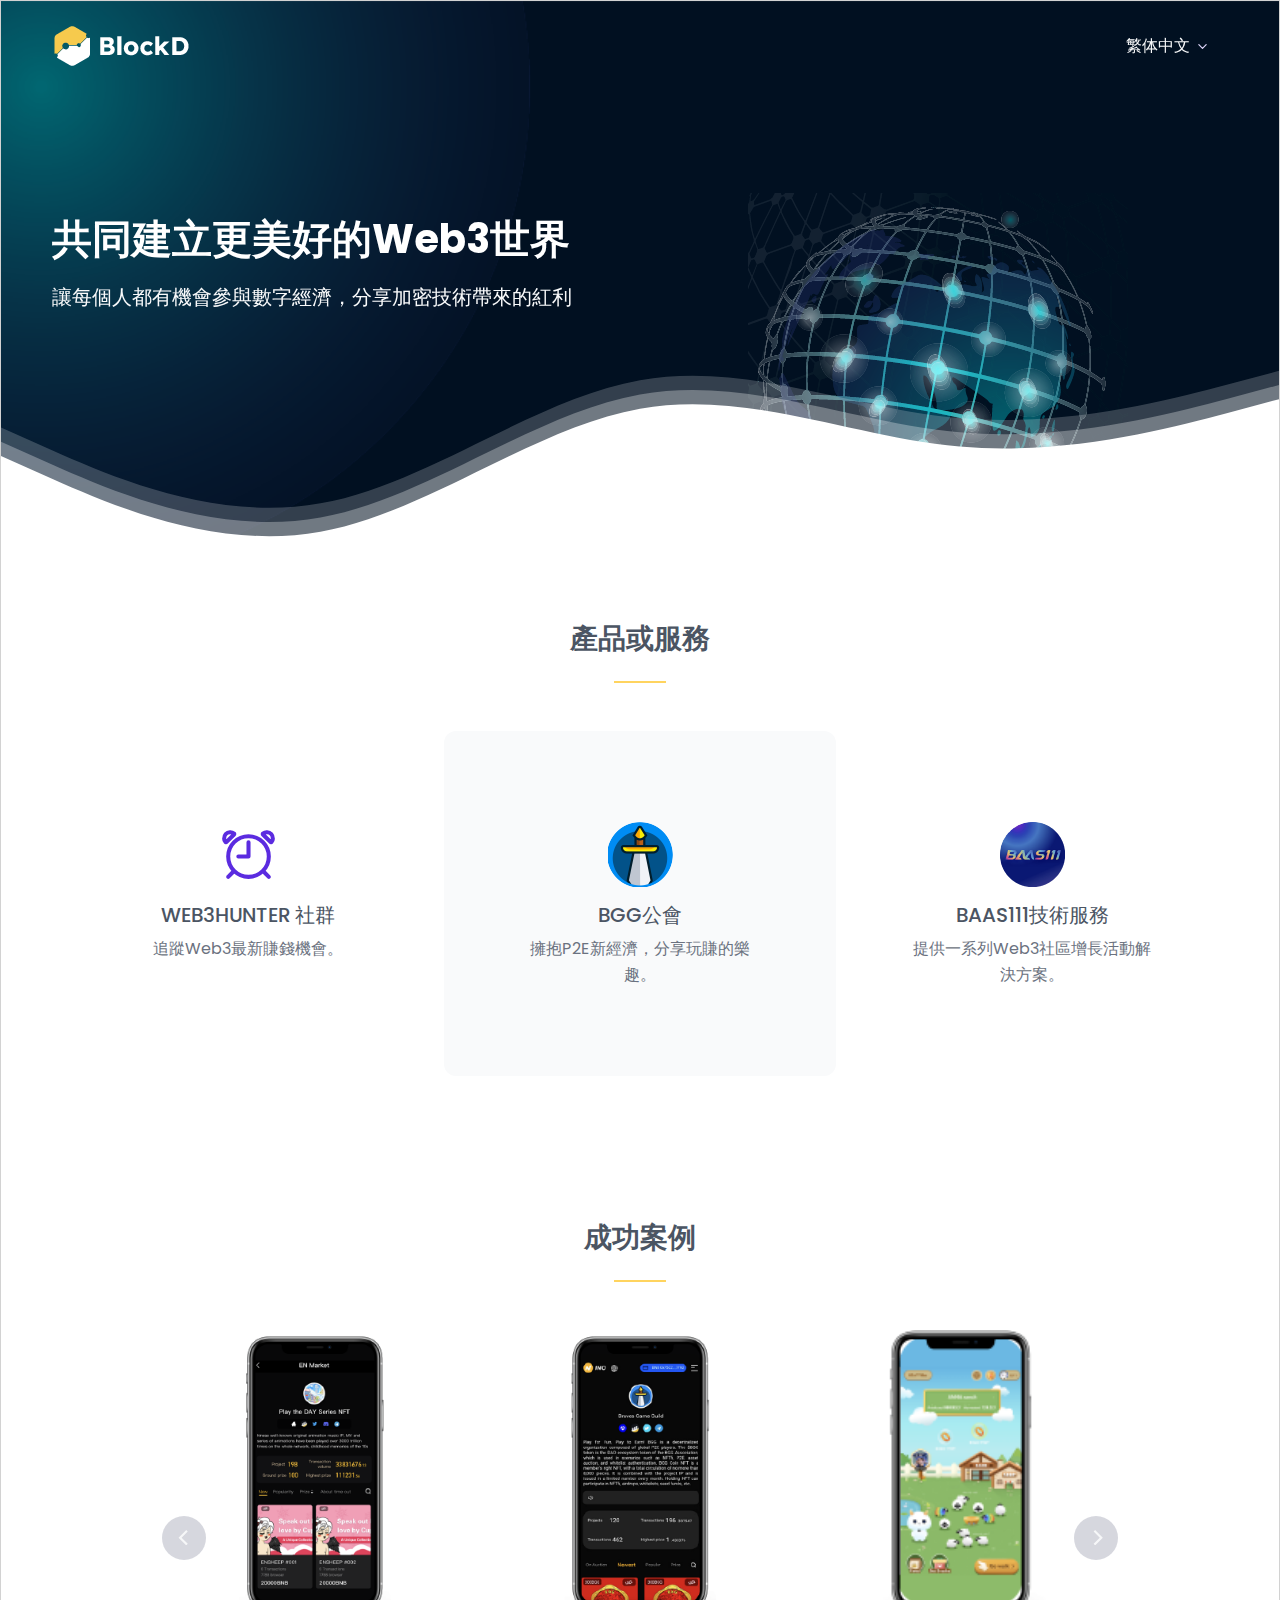
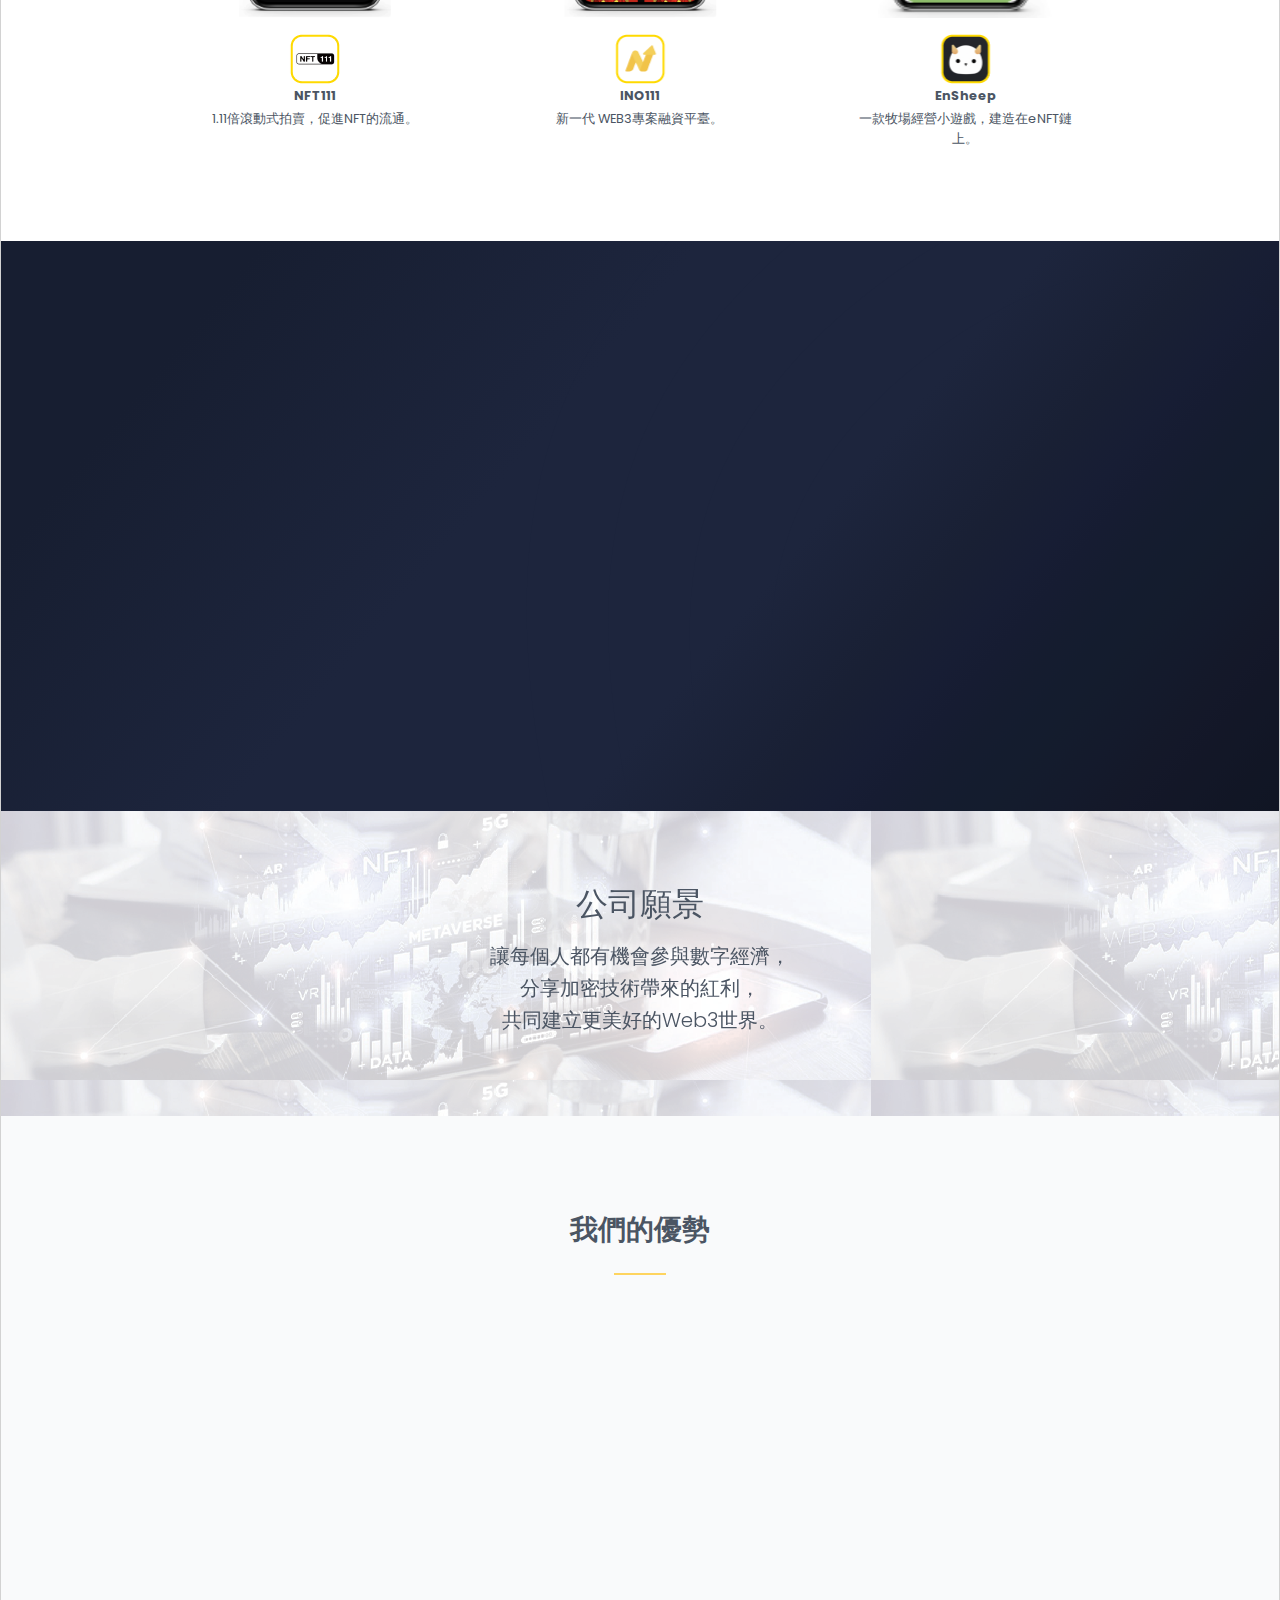
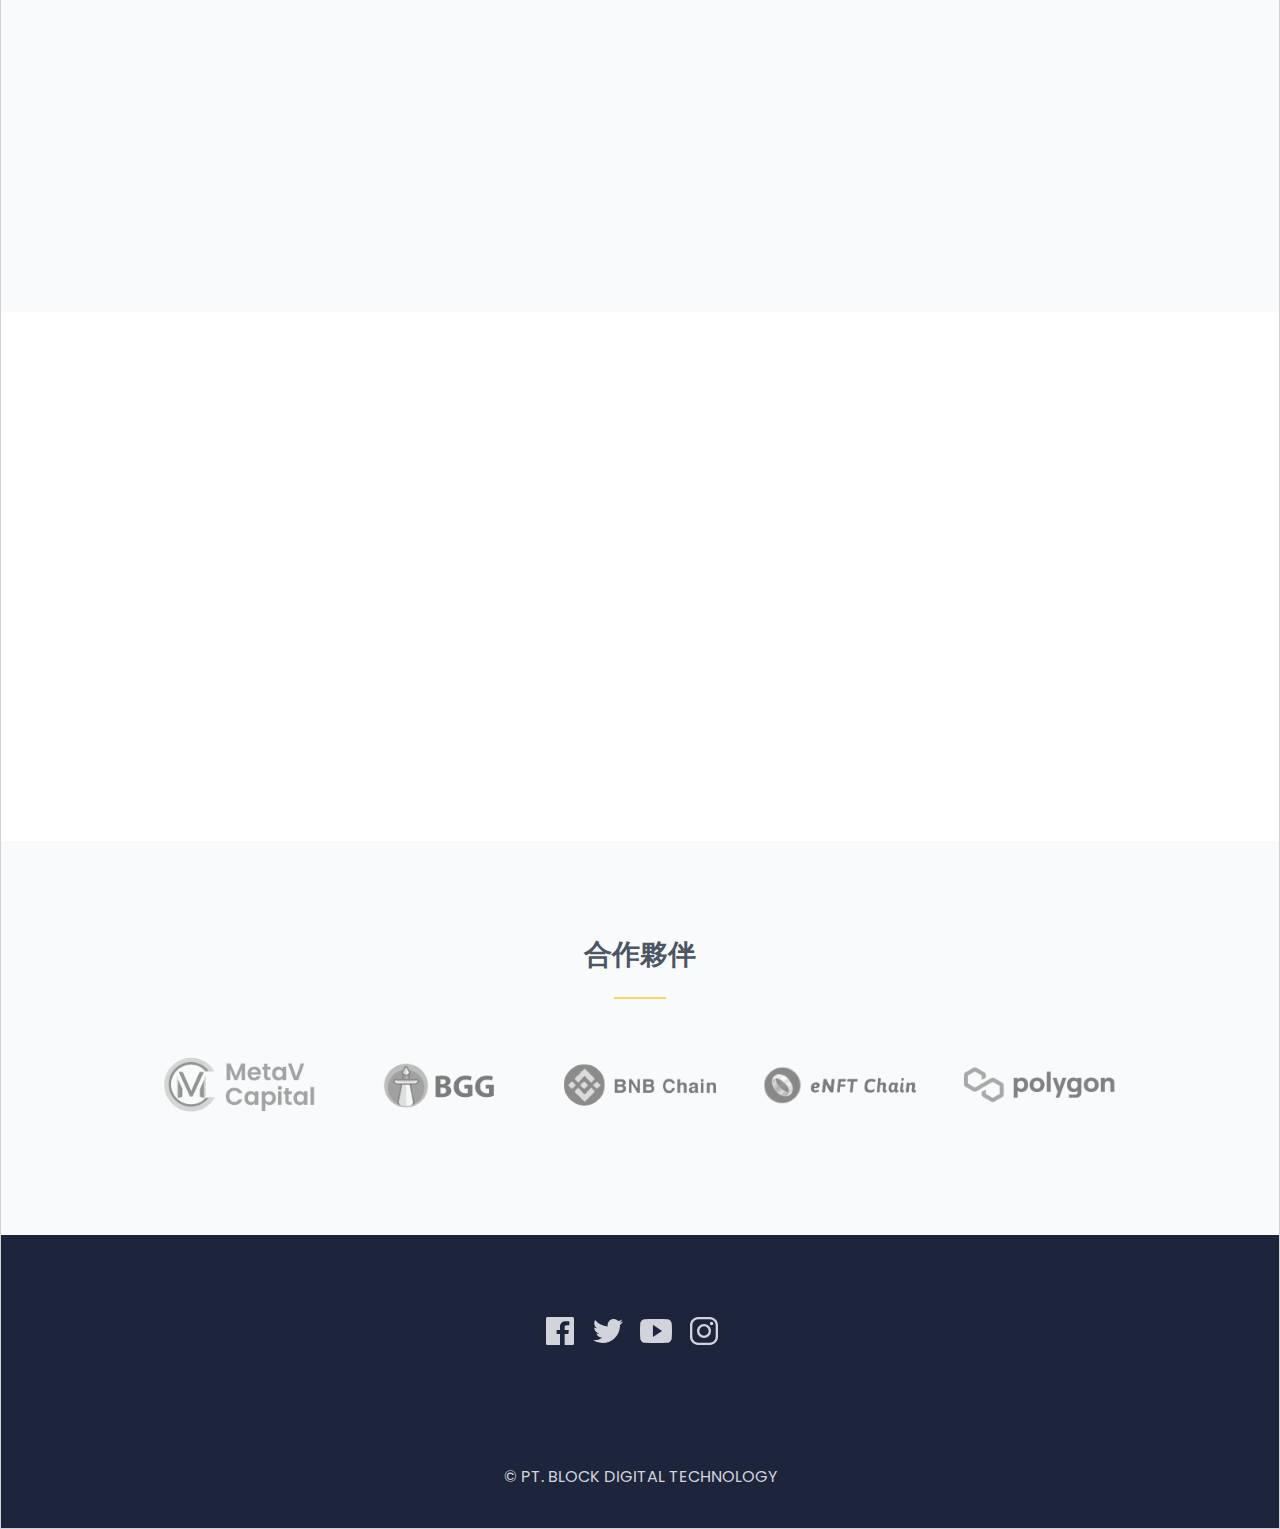
==== commit 93c2c1ae: "upate" ====
--- a/cn.html
+++ b/cn.html
@@ -2,7 +2,7 @@
     <link rel="stylesheet" href="plugins/lightgallery.js/dist/css/lightgallery.min.css">
     <link rel="stylesheet" href="plugins/flickity/dist/flickity.min.css"> --><!--Styles--><!-- <link rel="stylesheet" href="css/theme.css"> --><!-- Css Optimize --><link rel="stylesheet" href="css/bundle.min.css"><!-- PWA Optimize --><!-- <link rel="manifest" href="js/pwa/manifest.json">
     <meta name="theme-color" content="#5b2be0">
-    <link rel="apple-touch-icon" href="img/logo/apple-icon.png"> --><!-- google font --><link href="https://fonts.googleapis.com/css2?family=Poppins:wght@400;500;700&amp;display=swap" rel="stylesheet"><!-- Favicon  --><link rel="icon" href="img/logo/favicon.ico"></head><body id="top"><!--Skippy--> <a id="skippy" class="visually-hidden-focusable" href="#content"><div class="container"><span class="skiplink-text">Skip to main content</span></div></a><!-- progress scroll --><progress id="progress-bar" class="progress-one" max="100"><span class="progress-container"><span class="progress-bar"></span></span></progress><!-- ========== { HEADER }==========  --><header><!-- Navbar --><nav class="main-nav navbar navbar-expand-lg hover-navbar dark-to-light fixed-top navbar-dark"><div class="container"><a class="navbar-brand main-logo" href="#"><!-- <span class="h2 text-white fw-bold mt-2">Onekit</span> --> <img class="logo-light" src="img/logo/logo-light.png" alt="LOGO"> <img class="logo-dark" src="img/logo/logo.png" alt="LOGO"> </a><!-- navbar toggler --> <button class="navbar-toggler" type="button" data-bs-toggle="collapse" data-bs-target="#navbarTogglerDemo" aria-controls="navbarTogglerDemo" aria-expanded="false" aria-label="Toggle navigation"><span class="navbar-toggler-icon"></span></button><!-- collapse menu --><div class="collapse navbar-collapse" id="navbarTogglerDemo"><ul class="navbar-nav ms-auto mt-2 mt-lg-0"><!--medium menu with svg icon--><li class="nav-item dropdown"><a class="nav-link dropdown-toggle" href="#" role="button" data-bs-toggle="dropdown" aria-expanded="false">繁体中文</a><ul class="dropdown-menu start"><li><a class="dropdown-item" href="./en.html">English</a></li><li><a class="dropdown-item" href="./index.html">Indonesia</a></li></ul></li></ul></div><!-- end collapse menu --></div></nav><!-- End Navbar --></header><!-- end header --><!-- =========={ MAIN }==========  --><main id="content"><!-- =========={ BLOCKED }==========  --><div id="hero" class="section bg-body py-sm-6 py-md-6 py-4 py-lg-9 overflow-hidden"><!-- background overlay --><div class="overlay bg-body opacity-100 z-index-n1"><img class="img-100" src="img/blockd/illustrasi-01.png"></div><div class="container"><!-- row --><div class="row justify-content-center"><!-- hero content --><div class="col-md-9 col-lg-6 align-self-center pe-lg-5" data-aos="flip-up"><div class="text-center text-lg-start mt-4 mt-lg-0"><div class="mb-5"><h1 class="display-5 fw-bold text-white mb-3">共同建立更美好的Web3世界</h1></div></div></div><!-- hero image --><div class="col-md-9 col-lg-6 align-self-center"><div class="px-3 px-sm-7 px-md-2 px-xl-7 mt-5 mt-lg-0 mb-n9" data-aos="fade-up" data-aos-delay="100"><!-- <img class="img-fluid animated-up-down" src="img/svg/start_up.svg" alt="images title"> --></div></div></div><!-- end row --></div><!-- waves start --><figure class="waves-bottom-center text-white mb-lg-n4 z-index-n1"><svg xmlns="http://www.w3.org/2000/svg" viewBox="0 0 1440 320"><path class="opacity-20 translate-top-2" fill="currentColor" fill-opacity="1" d="M0,160L60,186.7C120,213,240,267,360,245.3C480,224,600,128,720,106.7C840,85,960,139,1080,149.3C1200,160,1320,128,1380,112L1440,96L1440,320L1380,320C1320,320,1200,320,1080,320C960,320,840,320,720,320C600,320,480,320,360,320C240,320,120,320,60,320L0,320Z"></path><path class="opacity-30 translate-top-1" fill="currentColor" fill-opacity="1" d="M0,160L60,186.7C120,213,240,267,360,245.3C480,224,600,128,720,106.7C840,85,960,139,1080,149.3C1200,160,1320,128,1380,112L1440,96L1440,320L1380,320C1320,320,1200,320,1080,320C960,320,840,320,720,320C600,320,480,320,360,320C240,320,120,320,60,320L0,320Z"></path><path fill="currentColor" fill-opacity="1" d="M0,160L60,186.7C120,213,240,267,360,245.3C480,224,600,128,720,106.7C840,85,960,139,1080,149.3C1200,160,1320,128,1380,112L1440,96L1440,320L1380,320C1320,320,1200,320,1080,320C960,320,840,320,720,320C600,320,480,320,360,320C240,320,120,320,60,320L0,320Z"></path></svg></figure></div><!-- end BLOCKED --><!-- =========={ FEATURES }==========  --><div id="features" class="section pt-5 pb-4 pb-md-5 bg-body"><div class="container"><!-- section header --><header class="text-center mx-auto mb-5"><h2 class="h3 fw-bold">產品或服務</h2><hr class="divider my-4 mx-auto bg-warning border-warning"></header><!-- row --><div class="row text-center g-0"><div class="col-12 col-md-6 col-lg-4" data-aos="fade-up"><!-- service block --><div class="bg-body p-6 rounded-3"><div class="display-1 text-primary mb-2"><!-- icon --> <svg xmlns="http://www.w3.org/2000/svg" width="65" height="65" viewBox="0 0 512 512"><path stroke="currentColor" d="M416.07,272a160,160,0,1,0-160,160A160,160,0,0,0,416.07,272Z" style="fill:none;stroke-miterlimit:10;stroke-width:32px"/><path stroke="currentColor" d="M142.12,91.21A46.67,46.67,0,0,0,112,80l-2.79.08C83.66,81.62,64,104,64.07,131c0,13.21,4.66,19.37,10.88,27.23A4.55,4.55,0,0,0,78.19,160h.88a3.23,3.23,0,0,0,2.54-1.31L142.38,99a5.38,5.38,0,0,0,1.55-4A5.26,5.26,0,0,0,142.12,91.21Z" style="fill:none;stroke-miterlimit:10;stroke-width:32px"/><path stroke="currentColor" d="M369.88,91.21A46.67,46.67,0,0,1,400,80l2.79.08C428.34,81.62,448,104,447.93,131c0,13.21-4.66,19.37-10.88,27.23a4.55,4.55,0,0,1-3.24,1.76h-.88a3.23,3.23,0,0,1-2.54-1.31L369.62,99a5.38,5.38,0,0,1-1.55-4A5.26,5.26,0,0,1,369.88,91.21Z" style="fill:none;stroke-miterlimit:10;stroke-width:32px"/><polyline stroke="currentColor" points="256.07 160 256.07 272 176.07 272" style="fill:none;stroke-linecap:round;stroke-linejoin:round;stroke-width:32px"/><line stroke="currentColor" x1="416.07" y1="432" x2="376.07" y2="392" style="fill:none;stroke-linecap:round;stroke-linejoin:round;stroke-width:32px"/><line stroke="currentColor" x1="96.07" y1="432" x2="136.07" y2="392" style="fill:none;stroke-linecap:round;stroke-linejoin:round;stroke-width:32px"/></svg><!-- <i class="fas fa-clock"></i> --></div><h3 class="h5">WEB3HUNTER 社群</h3><p class="text-muted">追蹤Web3最新賺錢機會。</p></div><!-- end service block --></div><div class="col-12 col-md-6 col-lg-4" data-aos="fade-up" data-aos-delay="100"><!-- service block --><div class="bg-light-dark p-6 rounded-3"><div class="display-1 text-primary mb-2"><!-- icon --> <img class="img-fluid" src="img/service/BGG.png"><!-- <i class="fas fa-user"></i> --></div><h3 class="h5">BGG公會</h3><p class="text-muted">擁抱P2E新經濟，分享玩賺的樂趣。</p></div><!-- end service block --></div><div class="col-12 col-md-6 col-lg-4" data-aos="fade-up" data-aos-delay="200"><!-- service block --><div class="bg-body p-6 rounded-3"><div class="display-1 text-primary mb-2"><!-- icon --> <img class="img-fluid" src="img/service/BAAS111.png"><!-- <i class="fas fa-wifi"></i> --></div><h3 class="h5">BAAS111技術服務</h3><p class="text-muted">提供一系列Web3社區增長活動解決方案。</p></div><!-- end service block --></div></div><!-- end row --></div></div><!-- End features --><!-- =========={ SCREENSHOT }==========  --><div id="screenshot" class="section py-6 py-md-7 bg-body"><div class="container"><!-- section header --><header class="text-center mx-auto mb-5"><h2 class="h3 h2-md fw-bold">成功案例</h2><hr class="divider my-4 bg-warning border-warning"></header><!-- end section header --><div class="row align-items-center"><div class="col-md-10 mx-auto"><!-- screenshot slider --><div class="carousel nav-dark-button" data-flickity='{ "cellAlign": "left", "wrapAround": true, "adaptiveHeight": true, "prevNextButtons": true , "pageDots": false, "imagesLoaded": true }'><div class="carousel-cell col-12 col-md-6 col-lg-4 px-7 px-md-5 text-center"><div class="slider-item"><div><img src="img/successproject/succes_project_phone_192x3624-01.png" class="phone"></div><img src="img/successproject/succes_project_phone_45x45_icon-01.png" class="icon-phone mt-3 mb-1"><div class="small fw-bold">NFT111</div><p class="small mt-1">1.11倍滾動式拍賣，促進NFT的流通。</p></div></div><div class="carousel-cell col-12 col-md-6 col-lg-4 px-7 px-md-5 text-center"><div class="slider-item"><div><img src="img/successproject/succes_project_phone_192x3624-02.png" class="phone"></div><img src="img/successproject/succes_project_phone_45x45_icon-02.png" class="icon-phone mt-3 mb-1"><div class="small fw-bold">INO111</div><p class="small mt-1">新一代 WEB3專案融資平臺。</p></div></div><div class="carousel-cell col-12 col-md-6 col-lg-4 px-7 px-md-5 text-center"><div class="slider-item"><div><img src="img/successproject/succes_project_192x162_page_3-04.png" class="phone"></div><img src="img/successproject/succes_project_phone_45x45_icon-03.png" class="icon-phone mt-3 mb-1"><div class="small fw-bold">EnSheep</div><p class="small mt-1">一款牧場經營小遊戲，建造在eNFT鏈上。</p></div></div><div class="carousel-cell col-12 col-md-6 col-lg-4 px-7 px-md-5 text-center"><div class="slider-item"><div><img src="img/successproject/succes_project_phone_192x3624-04.png" class="phone"></div><img src="img/successproject/succes_project_phone_45x45_icon-04.png" class="icon-phone mt-3 mb-1"><div class="small fw-bold">MetaDragon</div><p class="small mt-1">一個龍主題的P2E玩賺樂園。</p></div></div><div class="carousel-cell col-12 col-md-6 col-lg-4 px-7 px-md-5 text-center"><div class="slider-item"><div><img src="img/successproject/succes_project_phone_192x3624-05.png" class="phone"></div><img src="img/successproject/succes_project_phone_45x45_icon-05.png" class="icon-phone mt-3 mb-1"><div class="small fw-bold">獎品問答</div><p class="small mt-1">參與答題獲得代幣獎勵。</p></div></div><div class="carousel-cell col-12 col-md-6 col-lg-4 px-7 px-md-5 text-center"><div class="slider-item"><div><img src="img/successproject/succes_project_phone_192x3624-06.png" class="phone"></div><img src="img/successproject/succes_project_phone_45x45_icon-06.png" class="icon-phone mt-3 mb-1"><div class="small fw-bold">代幣質押</div><p class="small mt-1">質押NFT或代幣，獲得代幣獎勵。</p></div></div></div><!-- end screenshot slider --></div></div></div></div><!-- End screenshot--><!-- =========={ STORY and TEAM }==========  --><div id="story" class="section py-6 py-md-7 bg-gradient-secondary overflow-hidden"><!-- scribble --><figure class="scribble scale-5 opacity-10 bottom-0 end-0 z-index-n1"><svg class="text-secondary" width="200" height="200" viewBox="0 0 200 200" xmlns="http://www.w3.org/2000/svg"><path fill="currentColor" d="M42.5,-66.2C57.1,-56.7,72.5,-48.4,81.1,-35.3C89.8,-22.2,91.8,-4.4,89.6,13C87.3,30.4,80.7,47.4,69.5,60.1C58.3,72.9,42.4,81.5,25.9,84.6C9.5,87.8,-7.4,85.4,-22.7,79.8C-37.9,74.1,-51.5,65.2,-60.9,53.3C-70.4,41.4,-75.8,26.6,-79,10.8C-82.1,-5,-83.1,-21.7,-77.7,-36.4C-72.4,-51,-60.7,-63.7,-46.7,-73.5C-32.7,-83.3,-16.4,-90.1,-1.2,-88.2C13.9,-86.3,27.8,-75.7,42.5,-66.2Z" transform="translate(100 100)"/></svg></figure><!-- scribble --><figure class="scribble scale-6 opacity-10 bottom-0 end-0 z-index-n1"><svg class="text-secondary" width="200" height="200" viewBox="0 0 200 200" xmlns="http://www.w3.org/2000/svg"><path fill="currentColor" d="M42.5,-66.2C57.1,-56.7,72.5,-48.4,81.1,-35.3C89.8,-22.2,91.8,-4.4,89.6,13C87.3,30.4,80.7,47.4,69.5,60.1C58.3,72.9,42.4,81.5,25.9,84.6C9.5,87.8,-7.4,85.4,-22.7,79.8C-37.9,74.1,-51.5,65.2,-60.9,53.3C-70.4,41.4,-75.8,26.6,-79,10.8C-82.1,-5,-83.1,-21.7,-77.7,-36.4C-72.4,-51,-60.7,-63.7,-46.7,-73.5C-32.7,-83.3,-16.4,-90.1,-1.2,-88.2C13.9,-86.3,27.8,-75.7,42.5,-66.2Z" transform="translate(100 100)"/></svg></figure><!-- scribble --><figure class="scribble scale-7 opacity-10 bottom-0 end-0 z-index-n1"><svg class="text-secondary" width="200" height="200" viewBox="0 0 200 200" xmlns="http://www.w3.org/2000/svg"><path fill="currentColor" d="M42.5,-66.2C57.1,-56.7,72.5,-48.4,81.1,-35.3C89.8,-22.2,91.8,-4.4,89.6,13C87.3,30.4,80.7,47.4,69.5,60.1C58.3,72.9,42.4,81.5,25.9,84.6C9.5,87.8,-7.4,85.4,-22.7,79.8C-37.9,74.1,-51.5,65.2,-60.9,53.3C-70.4,41.4,-75.8,26.6,-79,10.8C-82.1,-5,-83.1,-21.7,-77.7,-36.4C-72.4,-51,-60.7,-63.7,-46.7,-73.5C-32.7,-83.3,-16.4,-90.1,-1.2,-88.2C13.9,-86.3,27.8,-75.7,42.5,-66.2Z" transform="translate(100 100)"/></svg></figure><!-- scribble --><figure class="scribble scale-8 opacity-10 bottom-0 end-0 z-index-n1"><svg class="text-secondary" width="200" height="200" viewBox="0 0 200 200" xmlns="http://www.w3.org/2000/svg"><path fill="currentColor" d="M42.5,-66.2C57.1,-56.7,72.5,-48.4,81.1,-35.3C89.8,-22.2,91.8,-4.4,89.6,13C87.3,30.4,80.7,47.4,69.5,60.1C58.3,72.9,42.4,81.5,25.9,84.6C9.5,87.8,-7.4,85.4,-22.7,79.8C-37.9,74.1,-51.5,65.2,-60.9,53.3C-70.4,41.4,-75.8,26.6,-79,10.8C-82.1,-5,-83.1,-21.7,-77.7,-36.4C-72.4,-51,-60.7,-63.7,-46.7,-73.5C-32.7,-83.3,-16.4,-90.1,-1.2,-88.2C13.9,-86.3,27.8,-75.7,42.5,-66.2Z" transform="translate(100 100)"/></svg></figure><div class="container"><div class="row"><!-- content --><div class="col-lg-6 align-self-center" data-aos="fade-right"><div class="max-box mb-5 mb-lg-0"><h2 class="h1 mb-3 fw-bold text-white">關於我們</h2><p class="lead text-light">BLOCKD運營中心在印尼雅加達，團隊由資深的Web3社群運營、活動行銷、區塊鏈技術和安全專家組成；我們的技術團隊服務過多家大中型的公鏈、Defi、NFT、GameFi社區。Web3社群和BGG公會，為全球Web3玩家提供高品質的社群服務，已累計服務50000多玩家。</p></div></div><!-- end content --><!-- team --><div class="col-lg-6" data-aos="fade-left"><!-- review slider --><div class="nav-light-dots" data-flickity='{ "cellAlign": "left", "imagesLoaded": true, "wrapAround": true, "prevNextButtons": false, "adaptiveHeight": true, "pageDots": true }'><div class="col-12 col-sm-6 col-md-4 col-lg-6 px-4 px-md-3 px-lg-4"><!-- team block --><div class="team2 mb-4 rounded-3 shadow-sm"><div class="team-thumb bg-light-dark"><img src="img/aboutus/about_us_face_-05.png" class="img-100" alt="images title"></div><div class="team-info bg-body"><div class="team-info-content"><p class="h5">Alwin</p><p>社區行銷</p></div></div></div><!-- end team block --></div><div class="col-12 col-sm-6 col-md-4 col-lg-6 px-4 px-md-3 px-lg-4"><!-- team block --><div class="team2 mb-4 rounded-3 shadow-sm"><div class="team-thumb bg-light-dark"><img src="img/aboutus/about_us_face_-02.png" class="img-100" alt="images title"></div><div class="team-info bg-body"><div class="team-info-content"><p class="h5">Calvin</p><p>Web3分析師</p></div></div></div><!-- end team block --></div><div class="col-12 col-sm-6 col-md-4 col-lg-6 px-4 px-md-3 px-lg-4"><!-- team block --><div class="team2 mb-4 rounded-3 shadow-sm"><div class="team-thumb bg-light-dark"><img src="img/aboutus/about_us_face_-01.png" class="img-100" alt="images title"></div><div class="team-info bg-body"><div class="team-info-content"><p class="h5">Leo</p><p>投資人</p></div></div></div><!-- end team block --></div><div class="col-12 col-sm-6 col-md-4 col-lg-6 px-4 px-md-3 px-lg-4"><!-- team block --><div class="team2 mb-4 rounded-3 shadow-sm"><div class="team-thumb bg-light-dark"><img src="img/aboutus/about_us_face_-03.png" class="img-100" alt="images title"></div><div class="team-info bg-body"><div class="team-info-content"><p class="h5">Ethan</p><p>智能合約工程師</p></div></div></div><!-- end team block --></div><div class="col-12 col-sm-6 col-md-4 col-lg-6 px-4 px-md-3 px-lg-4"><!-- team block --><div class="team2 mb-4 rounded-3 shadow-sm"><div class="team-thumb bg-light-dark"><img src="img/aboutus/about_us_face_-04.png" class="img-100" alt="images title"></div><div class="team-info bg-body"><div class="team-info-content"><p class="h5">Willi</p><p>設計主管</p></div></div></div><!-- end team block --></div></div></div><!-- end team --></div></div></div><!-- end story and team --><!-- =========={ COMPANY VISION }==========  --><div id="VISION" class="section pt-6 pb-6" style="background-image: url('./img/companyvision/background.png');background-repeat: repeat;"><!-- background overlay --><div class="container"><div class="row align-items-center justify-content-center"><!-- content --><div class="col-lg-7"><div class="mt-0 text-center"><h1 class="h2 mb-3">公司願景</h1><p class="lead">讓每個人都有機會參與數字經濟，<br>分享加密技術帶來的紅利，<br>共同建立更美好的Web3世界。</p></div></div><!-- end content --></div></div></div><!-- End COMPANY VISION --><!-- OUR STRENGTH --><div id="block-two" class="section pt-6 pt-md-7 pb-4 pb-md-5 bg-light-dark border-top"><div class="container"><!-- section header --><header class="text-center mx-auto mb-5"><h2 class="h3 fw-bold">我們的優勢</h2><hr class="divider my-4 mx-auto bg-warning border-warning"></header><!-- row --><div class="row align-items-center justify-content-around"><div class="col-lg-6" data-aos="fade-up"><div class="p-4 mx-2 mb-5 bg-body rounded-3 shadow-sm"><div class="d-flex rounded ps-3 pe-1 ps-md-1 pe-md-1 py-2"><div class="d-flex align-items-center text-center me-4"><img src="img/ourstrength/our_strength_icon_01.png" width="60rem" height="60rem"></div><div class="text-start"><h3 class="h5">專業團隊</h3><p class="text-muted mb-0">由經驗豐富的Web3社區專業人士組成。</p></div></div></div></div><div class="col-lg-6" data-aos="fade-up" data-aos-delay="100"><div class="p-4 mx-2 mb-5 bg-body rounded-3 shadow-sm"><div class="d-flex rounded ps-3 pe-1 ps-md-1 pe-md-1 py-2"><div class="d-flex align-items-center text-center me-4"><img src="img/ourstrength/our_strength_icon_02.png" width="60rem" height="60rem"></div><div class="text-start"><h3 class="h5">豐富經驗</h3><p class="text-muted mb-0">我們服務過各種公鏈、DeFi、NFT和GameFi社區。</p></div></div></div></div><div class="col-lg-6" data-aos="fade-up"><div class="p-4 mx-2 mb-5 bg-body rounded-3 shadow-sm"><div class="d-flex rounded ps-3 pe-1 ps-md-1 pe-md-1 py-2"><div class="d-flex align-items-center text-center me-4"><img src="img/ourstrength/our_strength_icon_03.png" width="60rem" height="60rem"></div><div class="text-start"><h3 class="h5">高質量社區服務</h3><p class="text-muted mb-0">為全球Web3玩家提供一流的社區服務。</p></div></div></div></div><div class="col-lg-6" data-aos="fade-up" data-aos-delay="100"><div class="p-4 mx-2 mb-5 bg-body rounded-3 shadow-sm"><div class="d-flex rounded ps-3 pe-1 ps-md-1 pe-md-1 py-2"><div class="d-flex align-items-center text-center me-4"><img src="img/ourstrength/our_strength_icon_04.png" width="60rem" height="60rem"></div><div class="text-start"><h3 class="h5">龐大用戶群</h3><p class="text-muted mb-0">積累了超過50,000名用戶。</p></div></div></div></div><div class="col-lg-6" data-aos="fade-up"><div class="p-4 mx-2 mb-5 bg-body rounded-3 shadow-sm"><div class="d-flex rounded ps-3 pe-1 ps-md-1 pe-md-1 py-2"><div class="d-flex align-items-center text-center me-4"><img src="img/ourstrength/our_strength_icon_05.png" width="60rem" height="60rem"></div><div class="text-start"><h3 class="h5">安全可靠</h3><p class="text-muted mb-0">我們將用戶隱私和資產安全置於首要位置，確保安全可靠的社區體驗。</p></div></div></div></div><div class="col-lg-6" data-aos="fade-up" data-aos-delay="100"><div class="p-4 mx-2 mb-5 bg-body rounded-3 shadow-sm"><div class="d-flex rounded ps-3 pe-1 ps-md-1 pe-md-1 py-2"><div class="d-flex align-items-center text-center me-4"><img src="img/ourstrength/our_strength_icon_06.png" width="60rem" height="60rem"></div><div class="text-start"><h3 class="h5">開發能力強</h3><p class="text-muted mb-0">已成功開發的有公鏈、智能協議、錢包、交易所等系統。</p></div></div></div></div></div><!-- end row --></div></div><!-- end OUR STRENGTH --><!-- =========={ JOIN US }==========  --><div id="joinus" class="section py-6 bg-body"><div class="container"><div class="row"><!-- content --><div class="col-lg-6 align-self-center" data-aos="fade-right"><div class="max-box mb-5 mb-lg-0 me-lg-6"><h2 class="fw-bold mb-3">人才招聘</h2><p class="lead mb-5">加入 PT. Block Digital Technology，共同塑造Web3的未來。我們是一家充滿活力和創新的公司，致力於推動區塊鏈技術的應用。在一個支持性的環境中，探索尖端專案、持續學習，並實現工作與生活的平衡。立即與我們一起開始您的Web3之旅。</p><!-- button --> <a href="mailto:blockdigitaltechnology@gmail.com" class="me-3 text-secondary">發送您的簡歷至：<br>blockdigitaltechnology@gmail.com</a></div></div><!-- end content --><!-- team --><div class="col-lg-6" data-aos="fade-left"><div class="position-relative hover-shadow-sm rounded-3 overflow-hidden"><img src="img/joinus/joinus.png" class="img-fluid w-100" alt="background images"></div></div><!-- end team --></div></div></div><!-- end JOIN US --><!-- =========={ BRAND }==========  --><div id="partner-brand" class="section bg-light pt-6 pt-md-7 pb-4 pb-md-5"><div class="container"><!-- section header --><header class="text-center mx-auto mb-5"><h2 class="h3 fw-bold">合作夥伴</h2><hr class="divider my-4 mx-auto bg-warning border-warning"></header><div class="row"><div class="col-12"><!-- list brand --><ul class="list-unstyled row justify-content-center"><li class="col-12 col-sm-6 col-md-4 col-lg-2 px-4 mb-5 text-center"><a href="#" target="_blank"><img class="brands-image img-fluid" src="img/partner/color/color-01.png" alt="Image Description"></a></li><li class="col-12 col-sm-6 col-md-4 col-lg-2 px-4 mb-5 text-center"><a href="#" target="_blank"><img class="brands-image img-fluid" src="img/partner/color/color-02.png" alt="Image Description"></a></li><li class="col-12 col-sm-6 col-md-4 col-lg-2 px-4 mb-5 text-center"><a href="#" target="_blank"><img class="brands-image img-fluid" src="img/partner/color/color-03.png" alt="Image Description"></a></li><li class="col-12 col-sm-6 col-md-4 col-lg-2 px-4 mb-5 text-center"><a href="#" target="_blank"><img class="brands-image img-fluid" src="img/partner/color/color-04.png" alt="Image Description"></a></li><li class="col-12 col-sm-6 col-md-4 col-lg-2 px-4 mb-5 text-center"><a href="#" target="_blank"><img class="brands-image img-fluid" src="img/partner/color/color-05.png" alt="Image Description"></a></li></ul><!-- end list brand --></div></div></div></div><!-- End brand--><!-- =========={ FOOTER }==========  --><footer class="bg-secondary"><!--Footer content--><div id="footer" class="footer-dark section pt-6 pb-5"><div class="container text-center"><ul class="footer-links list-unstyled social-icon mb-4"><!--facebook--><li class="my-2 me-3"><a target="_blank" rel="noopener noreferrer" href="https://facebook.com" title="Facebook"><!-- <i class="fab fa-facebook fa-2x"></i> --> <svg xmlns="http://www.w3.org/2000/svg" width="2rem" height="2rem" viewBox="0 0 512 512"><path fill="currentColor" d="M455.27,32H56.73A24.74,24.74,0,0,0,32,56.73V455.27A24.74,24.74,0,0,0,56.73,480H256V304H202.45V240H256V189c0-57.86,40.13-89.36,91.82-89.36,24.73,0,51.33,1.86,57.51,2.68v60.43H364.15c-28.12,0-33.48,13.3-33.48,32.9V240h67l-8.75,64H330.67V480h124.6A24.74,24.74,0,0,0,480,455.27V56.73A24.74,24.74,0,0,0,455.27,32Z"/></svg></a></li><!--twitter--><li class="my-2 me-3"><a target="_blank" rel="noopener noreferrer" href="https://twitter.com" title="Twitter"><!-- <i class="fab fa-twitter fa-2x"></i> --> <svg xmlns="http://www.w3.org/2000/svg" width="2rem" height="2rem" viewBox="0 0 512 512"><path fill="currentColor" d="M496,109.5a201.8,201.8,0,0,1-56.55,15.3,97.51,97.51,0,0,0,43.33-53.6,197.74,197.74,0,0,1-62.56,23.5A99.14,99.14,0,0,0,348.31,64c-54.42,0-98.46,43.4-98.46,96.9a93.21,93.21,0,0,0,2.54,22.1,280.7,280.7,0,0,1-203-101.3A95.69,95.69,0,0,0,36,130.4C36,164,53.53,193.7,80,211.1A97.5,97.5,0,0,1,35.22,199v1.2c0,47,34,86.1,79,95a100.76,100.76,0,0,1-25.94,3.4,94.38,94.38,0,0,1-18.51-1.8c12.51,38.5,48.92,66.5,92.05,67.3A199.59,199.59,0,0,1,39.5,405.6,203,203,0,0,1,16,404.2,278.68,278.68,0,0,0,166.74,448c181.36,0,280.44-147.7,280.44-275.8,0-4.2-.11-8.4-.31-12.5A198.48,198.48,0,0,0,496,109.5Z"/></svg></a></li><!--youtube--><li class="my-2 me-3"><a target="_blank" rel="noopener noreferrer" href="https://youtube.com" title="Youtube"><!-- <i class="fab fa-youtube fa-2x"></i> --> <svg xmlns="http://www.w3.org/2000/svg" width="2rem" height="2rem" viewBox="0 0 512 512"><path fill="currentColor" d="M508.64,148.79c0-45-33.1-81.2-74-81.2C379.24,65,322.74,64,265,64H247c-57.6,0-114.2,1-169.6,3.6-40.8,0-73.9,36.4-73.9,81.4C1,184.59-.06,220.19,0,255.79q-.15,53.4,3.4,106.9c0,45,33.1,81.5,73.9,81.5,58.2,2.7,117.9,3.9,178.6,3.8q91.2.3,178.6-3.8c40.9,0,74-36.5,74-81.5,2.4-35.7,3.5-71.3,3.4-107Q512.24,202.29,508.64,148.79ZM207,353.89V157.39l145,98.2Z"/></svg></a></li><!--instagram--><li class="my-2 me-3"><a target="_blank" rel="noopener noreferrer" href="https://instagram.com" title="Instagram"><!-- <i class="fab fa-instagram fa-2x"></i> --> <svg xmlns="http://www.w3.org/2000/svg" width="2rem" height="2rem" viewBox="0 0 512 512"><path fill="currentColor" d="M349.33,69.33a93.62,93.62,0,0,1,93.34,93.34V349.33a93.62,93.62,0,0,1-93.34,93.34H162.67a93.62,93.62,0,0,1-93.34-93.34V162.67a93.62,93.62,0,0,1,93.34-93.34H349.33m0-37.33H162.67C90.8,32,32,90.8,32,162.67V349.33C32,421.2,90.8,480,162.67,480H349.33C421.2,480,480,421.2,480,349.33V162.67C480,90.8,421.2,32,349.33,32Z"/><path fill="currentColor" d="M377.33,162.67a28,28,0,1,1,28-28A27.94,27.94,0,0,1,377.33,162.67Z"/><path fill="currentColor" d="M256,181.33A74.67,74.67,0,1,1,181.33,256,74.75,74.75,0,0,1,256,181.33M256,144A112,112,0,1,0,368,256,112,112,0,0,0,256,144Z"/></svg></a></li><!--end instagram--></ul></div></div><!--End footer content--><!--Start footer copyright--><div class="footer-dark"><div class="container py-4 border-top border-smooth"><div class="row"><div class="col-12 text-center"><p class="d-block my-3">&copy; PT. BLOCK DIGITAL TECHNOLOGY</p></div></div></div></div><!--End footer copyright--></footer><!-- End Footer --><!-- =========={ SCROLL TO TOP }==========  --> <a href="#top" class="p-3 border bg-body position-fixed end-1 bottom-1 z-index-10 back-top" title="Scroll To Top"><!-- <i class="fas fa-arrow-up"></i> --> <svg class="bi bi-arrow-up" width="1rem" height="1rem" viewBox="0 0 16 16" fill="currentColor" xmlns="http://www.w3.org/2000/svg"><path fill-rule="evenodd" d="M8 3.5a.5.5 0 01.5.5v9a.5.5 0 01-1 0V4a.5.5 0 01.5-.5z" clip-rule="evenodd"></path><path fill-rule="evenodd" d="M7.646 2.646a.5.5 0 01.708 0l3 3a.5.5 0 01-.708.708L8 3.707 5.354 6.354a.5.5 0 11-.708-.708l3-3z" clip-rule="evenodd"></path></svg> </a><!-- =========={ JAVASCRIPT }==========  --><!-- Popper and Bootstrap js --><!-- <script src="plugins/bootstrap/dist/js/bootstrap.bundle.min.js"></script> --><!-- Plugin js --><!-- <script src="plugins/jarallax/dist/jarallax.min.js"></script>
+    <link rel="apple-touch-icon" href="img/logo/apple-icon.png"> --><!-- google font --><link href="https://fonts.googleapis.com/css2?family=Poppins:wght@400;500;700&amp;display=swap" rel="stylesheet"><!-- Favicon  --><link rel="icon" href="img/logo/favicon.ico"></head><body id="top"><!--Skippy--> <a id="skippy" class="visually-hidden-focusable" href="#content"><div class="container"><span class="skiplink-text">Skip to main content</span></div></a><!-- progress scroll --><progress id="progress-bar" class="progress-one" max="100"><span class="progress-container"><span class="progress-bar"></span></span></progress><!-- ========== { HEADER }==========  --><header><!-- Navbar --><nav class="main-nav navbar navbar-expand-lg hover-navbar dark-to-light fixed-top navbar-dark"><div class="container"><a class="navbar-brand main-logo" href="#"><!-- <span class="h2 text-white fw-bold mt-2">Onekit</span> --> <img class="logo-light" src="img/logo/logo-light.png" alt="LOGO"> <img class="logo-dark" src="img/logo/logo.png" alt="LOGO"> </a><!-- navbar toggler --> <button class="navbar-toggler" type="button" data-bs-toggle="collapse" data-bs-target="#navbarTogglerDemo" aria-controls="navbarTogglerDemo" aria-expanded="false" aria-label="Toggle navigation"><span class="navbar-toggler-icon"></span></button><!-- collapse menu --><div class="collapse navbar-collapse" id="navbarTogglerDemo"><ul class="navbar-nav ms-auto mt-2 mt-lg-0"><!--medium menu with svg icon--><li class="nav-item dropdown"><a class="nav-link dropdown-toggle" href="#" role="button" data-bs-toggle="dropdown" aria-expanded="false">繁体中文</a><ul class="dropdown-menu start"><li><a class="dropdown-item" href="./en.html">English</a></li><li><a class="dropdown-item" href="./index.html">Indonesia</a></li></ul></li></ul></div><!-- end collapse menu --></div></nav><!-- End Navbar --></header><!-- end header --><!-- =========={ MAIN }==========  --><main id="content"><!-- =========={ BLOCKED }==========  --><div id="hero" class="section bg-body py-8 py-lg-9 overflow-hidden" style="background-image: url('img/blockd/illustrasi-04.png');background-size: cover;"><!-- background overlay --><!-- <div class="overlay bg-gradient-primary opacity-90 z-index-n1"></div> --><!-- rocket moving up animation --><div class="particle"><div class="particle-move-up d-none d-lg-block particle-move-up-1 text-light z-index-n1 opacity-60"><svg xmlns="http://www.w3.org/2000/svg" class="rotate-315" width="2rem" height="2rem" fill="currentColor" viewBox="0 0 512 512"><path d="M461.81,53.81a4.4,4.4,0,0,0-3.3-3.39c-54.38-13.3-180,34.09-248.13,102.17a294.9,294.9,0,0,0-33.09,39.08c-21-1.9-42-.3-59.88,7.5-50.49,22.2-65.18,80.18-69.28,105.07a9,9,0,0,0,9.8,10.4l81.07-8.9a180.29,180.29,0,0,0,1.1,18.3,18.15,18.15,0,0,0,5.3,11.09l31.39,31.39a18.15,18.15,0,0,0,11.1,5.3,179.91,179.91,0,0,0,18.19,1.1l-8.89,81a9,9,0,0,0,10.39,9.79c24.9-4,83-18.69,105.07-69.17,7.8-17.9,9.4-38.79,7.6-59.69a293.91,293.91,0,0,0,39.19-33.09C427.82,233.76,474.91,110.9,461.81,53.81ZM298.66,213.67a42.7,42.7,0,1,1,60.38,0A42.65,42.65,0,0,1,298.66,213.67Z" style="fill:none;stroke:currentColor;stroke-linecap:round;stroke-linejoin:round;stroke-width:32px"/><path class="text-warning" fill="currentColor" d="M109.64,352a45.06,45.06,0,0,0-26.35,12.84C65.67,382.52,64,448,64,448s65.52-1.67,83.15-19.31A44.73,44.73,0,0,0,160,402.32" style="fill:none;stroke:currentColor;stroke-linecap:round;stroke-linejoin:round;stroke-width:32px"/></svg></div><div class="particle-move-up particle-move-up-2 text-light z-index-n1 opacity-60"><svg xmlns="http://www.w3.org/2000/svg" class="rotate-315" width="1rem" height="1rem" fill="currentColor" viewBox="0 0 512 512"><path d="M461.81,53.81a4.4,4.4,0,0,0-3.3-3.39c-54.38-13.3-180,34.09-248.13,102.17a294.9,294.9,0,0,0-33.09,39.08c-21-1.9-42-.3-59.88,7.5-50.49,22.2-65.18,80.18-69.28,105.07a9,9,0,0,0,9.8,10.4l81.07-8.9a180.29,180.29,0,0,0,1.1,18.3,18.15,18.15,0,0,0,5.3,11.09l31.39,31.39a18.15,18.15,0,0,0,11.1,5.3,179.91,179.91,0,0,0,18.19,1.1l-8.89,81a9,9,0,0,0,10.39,9.79c24.9-4,83-18.69,105.07-69.17,7.8-17.9,9.4-38.79,7.6-59.69a293.91,293.91,0,0,0,39.19-33.09C427.82,233.76,474.91,110.9,461.81,53.81ZM298.66,213.67a42.7,42.7,0,1,1,60.38,0A42.65,42.65,0,0,1,298.66,213.67Z" style="fill:none;stroke:currentColor;stroke-linecap:round;stroke-linejoin:round;stroke-width:32px"/><path class="text-warning" fill="currentColor" d="M109.64,352a45.06,45.06,0,0,0-26.35,12.84C65.67,382.52,64,448,64,448s65.52-1.67,83.15-19.31A44.73,44.73,0,0,0,160,402.32" style="fill:none;stroke:currentColor;stroke-linecap:round;stroke-linejoin:round;stroke-width:32px"/></svg></div><div class="particle-move-up d-none d-sm-block particle-move-up-3 text-light z-index-n1 opacity-60"><svg xmlns="http://www.w3.org/2000/svg" class="rotate-315" width="1.2rem" height="1.2rem" fill="currentColor" viewBox="0 0 512 512"><path d="M461.81,53.81a4.4,4.4,0,0,0-3.3-3.39c-54.38-13.3-180,34.09-248.13,102.17a294.9,294.9,0,0,0-33.09,39.08c-21-1.9-42-.3-59.88,7.5-50.49,22.2-65.18,80.18-69.28,105.07a9,9,0,0,0,9.8,10.4l81.07-8.9a180.29,180.29,0,0,0,1.1,18.3,18.15,18.15,0,0,0,5.3,11.09l31.39,31.39a18.15,18.15,0,0,0,11.1,5.3,179.91,179.91,0,0,0,18.19,1.1l-8.89,81a9,9,0,0,0,10.39,9.79c24.9-4,83-18.69,105.07-69.17,7.8-17.9,9.4-38.79,7.6-59.69a293.91,293.91,0,0,0,39.19-33.09C427.82,233.76,474.91,110.9,461.81,53.81ZM298.66,213.67a42.7,42.7,0,1,1,60.38,0A42.65,42.65,0,0,1,298.66,213.67Z" style="fill:none;stroke:currentColor;stroke-linecap:round;stroke-linejoin:round;stroke-width:32px"/><path class="text-warning" fill="currentColor" d="M109.64,352a45.06,45.06,0,0,0-26.35,12.84C65.67,382.52,64,448,64,448s65.52-1.67,83.15-19.31A44.73,44.73,0,0,0,160,402.32" style="fill:none;stroke:currentColor;stroke-linecap:round;stroke-linejoin:round;stroke-width:32px"/></svg></div><div class="particle-move-up d-none d-xl-block particle-move-up-4 text-light z-index-n1 opacity-60"><svg xmlns="http://www.w3.org/2000/svg" class="rotate-315" width="1rem" height="1rem" fill="currentColor" viewBox="0 0 512 512"><path d="M461.81,53.81a4.4,4.4,0,0,0-3.3-3.39c-54.38-13.3-180,34.09-248.13,102.17a294.9,294.9,0,0,0-33.09,39.08c-21-1.9-42-.3-59.88,7.5-50.49,22.2-65.18,80.18-69.28,105.07a9,9,0,0,0,9.8,10.4l81.07-8.9a180.29,180.29,0,0,0,1.1,18.3,18.15,18.15,0,0,0,5.3,11.09l31.39,31.39a18.15,18.15,0,0,0,11.1,5.3,179.91,179.91,0,0,0,18.19,1.1l-8.89,81a9,9,0,0,0,10.39,9.79c24.9-4,83-18.69,105.07-69.17,7.8-17.9,9.4-38.79,7.6-59.69a293.91,293.91,0,0,0,39.19-33.09C427.82,233.76,474.91,110.9,461.81,53.81ZM298.66,213.67a42.7,42.7,0,1,1,60.38,0A42.65,42.65,0,0,1,298.66,213.67Z" style="fill:none;stroke:currentColor;stroke-linecap:round;stroke-linejoin:round;stroke-width:32px"/><path class="text-warning" fill="currentColor" d="M109.64,352a45.06,45.06,0,0,0-26.35,12.84C65.67,382.52,64,448,64,448s65.52-1.67,83.15-19.31A44.73,44.73,0,0,0,160,402.32" style="fill:none;stroke:currentColor;stroke-linecap:round;stroke-linejoin:round;stroke-width:32px"/></svg></div><div class="particle-move-up d-none d-sm-block particle-move-up-5 text-light z-index-n1 opacity-60"><svg xmlns="http://www.w3.org/2000/svg" class="rotate-315" width="1.2rem" height="1.2rem" fill="currentColor" viewBox="0 0 512 512"><path d="M461.81,53.81a4.4,4.4,0,0,0-3.3-3.39c-54.38-13.3-180,34.09-248.13,102.17a294.9,294.9,0,0,0-33.09,39.08c-21-1.9-42-.3-59.88,7.5-50.49,22.2-65.18,80.18-69.28,105.07a9,9,0,0,0,9.8,10.4l81.07-8.9a180.29,180.29,0,0,0,1.1,18.3,18.15,18.15,0,0,0,5.3,11.09l31.39,31.39a18.15,18.15,0,0,0,11.1,5.3,179.91,179.91,0,0,0,18.19,1.1l-8.89,81a9,9,0,0,0,10.39,9.79c24.9-4,83-18.69,105.07-69.17,7.8-17.9,9.4-38.79,7.6-59.69a293.91,293.91,0,0,0,39.19-33.09C427.82,233.76,474.91,110.9,461.81,53.81ZM298.66,213.67a42.7,42.7,0,1,1,60.38,0A42.65,42.65,0,0,1,298.66,213.67Z" style="fill:none;stroke:currentColor;stroke-linecap:round;stroke-linejoin:round;stroke-width:32px"/><path class="text-warning" fill="currentColor" d="M109.64,352a45.06,45.06,0,0,0-26.35,12.84C65.67,382.52,64,448,64,448s65.52-1.67,83.15-19.31A44.73,44.73,0,0,0,160,402.32" style="fill:none;stroke:currentColor;stroke-linecap:round;stroke-linejoin:round;stroke-width:32px"/></svg></div><div class="particle-move-up border-success text-light particle-move-up-6 z-index-n1 opacity-60"><svg xmlns="http://www.w3.org/2000/svg" class="rotate-315" width="2rem" height="2rem" fill="currentColor" viewBox="0 0 512 512"><path d="M461.81,53.81a4.4,4.4,0,0,0-3.3-3.39c-54.38-13.3-180,34.09-248.13,102.17a294.9,294.9,0,0,0-33.09,39.08c-21-1.9-42-.3-59.88,7.5-50.49,22.2-65.18,80.18-69.28,105.07a9,9,0,0,0,9.8,10.4l81.07-8.9a180.29,180.29,0,0,0,1.1,18.3,18.15,18.15,0,0,0,5.3,11.09l31.39,31.39a18.15,18.15,0,0,0,11.1,5.3,179.91,179.91,0,0,0,18.19,1.1l-8.89,81a9,9,0,0,0,10.39,9.79c24.9-4,83-18.69,105.07-69.17,7.8-17.9,9.4-38.79,7.6-59.69a293.91,293.91,0,0,0,39.19-33.09C427.82,233.76,474.91,110.9,461.81,53.81ZM298.66,213.67a42.7,42.7,0,1,1,60.38,0A42.65,42.65,0,0,1,298.66,213.67Z" style="fill:none;stroke:currentColor;stroke-linecap:round;stroke-linejoin:round;stroke-width:32px"/><path class="text-warning" fill="currentColor" d="M109.64,352a45.06,45.06,0,0,0-26.35,12.84C65.67,382.52,64,448,64,448s65.52-1.67,83.15-19.31A44.73,44.73,0,0,0,160,402.32" style="fill:none;stroke:currentColor;stroke-linecap:round;stroke-linejoin:round;stroke-width:32px"/></svg></div><div class="particle-move-up particle-move-up-7 z-index-n1 text-light opacity-60"><svg xmlns="http://www.w3.org/2000/svg" class="rotate-315" width="1.2rem" height="1.2rem" fill="currentColor" viewBox="0 0 512 512"><path d="M461.81,53.81a4.4,4.4,0,0,0-3.3-3.39c-54.38-13.3-180,34.09-248.13,102.17a294.9,294.9,0,0,0-33.09,39.08c-21-1.9-42-.3-59.88,7.5-50.49,22.2-65.18,80.18-69.28,105.07a9,9,0,0,0,9.8,10.4l81.07-8.9a180.29,180.29,0,0,0,1.1,18.3,18.15,18.15,0,0,0,5.3,11.09l31.39,31.39a18.15,18.15,0,0,0,11.1,5.3,179.91,179.91,0,0,0,18.19,1.1l-8.89,81a9,9,0,0,0,10.39,9.79c24.9-4,83-18.69,105.07-69.17,7.8-17.9,9.4-38.79,7.6-59.69a293.91,293.91,0,0,0,39.19-33.09C427.82,233.76,474.91,110.9,461.81,53.81ZM298.66,213.67a42.7,42.7,0,1,1,60.38,0A42.65,42.65,0,0,1,298.66,213.67Z" style="fill:none;stroke:currentColor;stroke-linecap:round;stroke-linejoin:round;stroke-width:32px"/><path class="text-warning" fill="currentColor" d="M109.64,352a45.06,45.06,0,0,0-26.35,12.84C65.67,382.52,64,448,64,448s65.52-1.67,83.15-19.31A44.73,44.73,0,0,0,160,402.32" style="fill:none;stroke:currentColor;stroke-linecap:round;stroke-linejoin:round;stroke-width:32px"/></svg></div><div class="particle-move-up particle-move-up-8 z-index-n1 text-light opacity-60"><svg xmlns="http://www.w3.org/2000/svg" class="rotate-315" width="1.2rem" height="1.2rem" fill="currentColor" viewBox="0 0 512 512"><path d="M461.81,53.81a4.4,4.4,0,0,0-3.3-3.39c-54.38-13.3-180,34.09-248.13,102.17a294.9,294.9,0,0,0-33.09,39.08c-21-1.9-42-.3-59.88,7.5-50.49,22.2-65.18,80.18-69.28,105.07a9,9,0,0,0,9.8,10.4l81.07-8.9a180.29,180.29,0,0,0,1.1,18.3,18.15,18.15,0,0,0,5.3,11.09l31.39,31.39a18.15,18.15,0,0,0,11.1,5.3,179.91,179.91,0,0,0,18.19,1.1l-8.89,81a9,9,0,0,0,10.39,9.79c24.9-4,83-18.69,105.07-69.17,7.8-17.9,9.4-38.79,7.6-59.69a293.91,293.91,0,0,0,39.19-33.09C427.82,233.76,474.91,110.9,461.81,53.81ZM298.66,213.67a42.7,42.7,0,1,1,60.38,0A42.65,42.65,0,0,1,298.66,213.67Z" style="fill:none;stroke:currentColor;stroke-linecap:round;stroke-linejoin:round;stroke-width:32px"/><path class="text-warning" fill="currentColor" d="M109.64,352a45.06,45.06,0,0,0-26.35,12.84C65.67,382.52,64,448,64,448s65.52-1.67,83.15-19.31A44.73,44.73,0,0,0,160,402.32" style="fill:none;stroke:currentColor;stroke-linecap:round;stroke-linejoin:round;stroke-width:32px"/></svg></div><div class="particle-move-up particle-move-up-9 z-index-n1 text-light opacity-60"><svg xmlns="http://www.w3.org/2000/svg" class="rotate-315" width="2rem" height="2rem" fill="currentColor" viewBox="0 0 512 512"><path d="M461.81,53.81a4.4,4.4,0,0,0-3.3-3.39c-54.38-13.3-180,34.09-248.13,102.17a294.9,294.9,0,0,0-33.09,39.08c-21-1.9-42-.3-59.88,7.5-50.49,22.2-65.18,80.18-69.28,105.07a9,9,0,0,0,9.8,10.4l81.07-8.9a180.29,180.29,0,0,0,1.1,18.3,18.15,18.15,0,0,0,5.3,11.09l31.39,31.39a18.15,18.15,0,0,0,11.1,5.3,179.91,179.91,0,0,0,18.19,1.1l-8.89,81a9,9,0,0,0,10.39,9.79c24.9-4,83-18.69,105.07-69.17,7.8-17.9,9.4-38.79,7.6-59.69a293.91,293.91,0,0,0,39.19-33.09C427.82,233.76,474.91,110.9,461.81,53.81ZM298.66,213.67a42.7,42.7,0,1,1,60.38,0A42.65,42.65,0,0,1,298.66,213.67Z" style="fill:none;stroke:currentColor;stroke-linecap:round;stroke-linejoin:round;stroke-width:32px"/><path class="text-warning" fill="currentColor" d="M109.64,352a45.06,45.06,0,0,0-26.35,12.84C65.67,382.52,64,448,64,448s65.52-1.67,83.15-19.31A44.73,44.73,0,0,0,160,402.32" style="fill:none;stroke:currentColor;stroke-linecap:round;stroke-linejoin:round;stroke-width:32px"/></svg></div></div><div class="container"><!-- row --><div class="row justify-content-center"><!-- hero content --><div class="col-md-9 col-lg-6 align-self-center pe-lg-5" data-aos="flip-up"><div class="text-center text-lg-start mt-4 mt-lg-0"><div class="mb-5"><h1 class="display-6 fw-bold text-white mb-3">共同建立更美好的Web3世界</h1><p class="lead text-light">讓每個人都有機會參與數字經濟，分享加密技術帶來的紅利</p></div></div></div><!-- hero image --><div class="col-md-9 col-lg-6 align-self-center"><div class="px-3 px-sm-7 px-md-2 px-xl-7 mt-5 mt-lg-0 mb-n9" data-aos="fade-up" data-aos-delay="100"><img class="img-fluid animated-up-down" src="img/blockd/earth.png" alt="images title"></div></div></div><!-- end row --></div><!-- waves start --><figure class="waves-bottom-center text-white mb-lg-n4 z-index-1"><svg xmlns="http://www.w3.org/2000/svg" viewBox="0 0 1440 320"><path class="opacity-20 translate-top-2" fill="currentColor" fill-opacity="1" d="M0,160L60,186.7C120,213,240,267,360,245.3C480,224,600,128,720,106.7C840,85,960,139,1080,149.3C1200,160,1320,128,1380,112L1440,96L1440,320L1380,320C1320,320,1200,320,1080,320C960,320,840,320,720,320C600,320,480,320,360,320C240,320,120,320,60,320L0,320Z"></path><path class="opacity-30 translate-top-1" fill="currentColor" fill-opacity="1" d="M0,160L60,186.7C120,213,240,267,360,245.3C480,224,600,128,720,106.7C840,85,960,139,1080,149.3C1200,160,1320,128,1380,112L1440,96L1440,320L1380,320C1320,320,1200,320,1080,320C960,320,840,320,720,320C600,320,480,320,360,320C240,320,120,320,60,320L0,320Z"></path><path fill="currentColor" fill-opacity="1" d="M0,160L60,186.7C120,213,240,267,360,245.3C480,224,600,128,720,106.7C840,85,960,139,1080,149.3C1200,160,1320,128,1380,112L1440,96L1440,320L1380,320C1320,320,1200,320,1080,320C960,320,840,320,720,320C600,320,480,320,360,320C240,320,120,320,60,320L0,320Z"></path></svg></figure></div><!-- end BLOCKED --><!-- =========={ FEATURES }==========  --><div id="features" class="section pt-5 pb-4 pb-md-5 bg-body"><div class="container"><!-- section header --><header class="text-center mx-auto mb-5"><h2 class="h3 fw-bold">產品或服務</h2><hr class="divider my-4 mx-auto bg-warning border-warning"></header><!-- row --><div class="row text-center g-0"><div class="col-12 col-md-6 col-lg-4" data-aos="fade-up"><!-- service block --><div class="bg-body p-6 rounded-3"><div class="display-1 text-primary mb-2"><!-- icon --> <svg xmlns="http://www.w3.org/2000/svg" width="65" height="65" viewBox="0 0 512 512"><path stroke="currentColor" d="M416.07,272a160,160,0,1,0-160,160A160,160,0,0,0,416.07,272Z" style="fill:none;stroke-miterlimit:10;stroke-width:32px"/><path stroke="currentColor" d="M142.12,91.21A46.67,46.67,0,0,0,112,80l-2.79.08C83.66,81.62,64,104,64.07,131c0,13.21,4.66,19.37,10.88,27.23A4.55,4.55,0,0,0,78.19,160h.88a3.23,3.23,0,0,0,2.54-1.31L142.38,99a5.38,5.38,0,0,0,1.55-4A5.26,5.26,0,0,0,142.12,91.21Z" style="fill:none;stroke-miterlimit:10;stroke-width:32px"/><path stroke="currentColor" d="M369.88,91.21A46.67,46.67,0,0,1,400,80l2.79.08C428.34,81.62,448,104,447.93,131c0,13.21-4.66,19.37-10.88,27.23a4.55,4.55,0,0,1-3.24,1.76h-.88a3.23,3.23,0,0,1-2.54-1.31L369.62,99a5.38,5.38,0,0,1-1.55-4A5.26,5.26,0,0,1,369.88,91.21Z" style="fill:none;stroke-miterlimit:10;stroke-width:32px"/><polyline stroke="currentColor" points="256.07 160 256.07 272 176.07 272" style="fill:none;stroke-linecap:round;stroke-linejoin:round;stroke-width:32px"/><line stroke="currentColor" x1="416.07" y1="432" x2="376.07" y2="392" style="fill:none;stroke-linecap:round;stroke-linejoin:round;stroke-width:32px"/><line stroke="currentColor" x1="96.07" y1="432" x2="136.07" y2="392" style="fill:none;stroke-linecap:round;stroke-linejoin:round;stroke-width:32px"/></svg><!-- <i class="fas fa-clock"></i> --></div><h3 class="h5">WEB3HUNTER 社群</h3><p class="text-muted">追蹤Web3最新賺錢機會。</p></div><!-- end service block --></div><div class="col-12 col-md-6 col-lg-4" data-aos="fade-up" data-aos-delay="100"><!-- service block --><div class="bg-light-dark p-6 rounded-3"><div class="display-1 text-primary mb-2"><!-- icon --> <img class="img-fluid" src="img/service/BGG.png"><!-- <i class="fas fa-user"></i> --></div><h3 class="h5">BGG公會</h3><p class="text-muted">擁抱P2E新經濟，分享玩賺的樂趣。</p></div><!-- end service block --></div><div class="col-12 col-md-6 col-lg-4" data-aos="fade-up" data-aos-delay="200"><!-- service block --><div class="bg-body p-6 rounded-3"><div class="display-1 text-primary mb-2"><!-- icon --> <img class="img-fluid" src="img/service/BAAS111.png"><!-- <i class="fas fa-wifi"></i> --></div><h3 class="h5">BAAS111技術服務</h3><p class="text-muted">提供一系列Web3社區增長活動解決方案。</p></div><!-- end service block --></div></div><!-- end row --></div></div><!-- End features --><!-- =========={ SCREENSHOT }==========  --><div id="screenshot" class="section py-6 py-md-7 bg-body"><div class="container"><!-- section header --><header class="text-center mx-auto mb-5"><h2 class="h3 h2-md fw-bold">成功案例</h2><hr class="divider my-4 bg-warning border-warning"></header><!-- end section header --><div class="row align-items-center"><div class="col-md-10 mx-auto"><!-- screenshot slider --><div class="carousel nav-dark-button" data-flickity='{ "cellAlign": "left", "wrapAround": true, "adaptiveHeight": true, "prevNextButtons": true , "pageDots": false, "imagesLoaded": true }'><div class="carousel-cell col-12 col-md-6 col-lg-4 px-7 px-md-5 text-center"><div class="slider-item"><div><img src="img/successproject/succes_project_phone_192x3624-01.png" class="phone"></div><img src="img/successproject/succes_project_phone_45x45_icon-01.png" class="icon-phone mt-3 mb-1"><div class="small fw-bold">NFT111</div><p class="small mt-1">1.11倍滾動式拍賣，促進NFT的流通。</p></div></div><div class="carousel-cell col-12 col-md-6 col-lg-4 px-7 px-md-5 text-center"><div class="slider-item"><div><img src="img/successproject/succes_project_phone_192x3624-02.png" class="phone"></div><img src="img/successproject/succes_project_phone_45x45_icon-02.png" class="icon-phone mt-3 mb-1"><div class="small fw-bold">INO111</div><p class="small mt-1">新一代 WEB3專案融資平臺。</p></div></div><div class="carousel-cell col-12 col-md-6 col-lg-4 px-7 px-md-5 text-center"><div class="slider-item"><div><img src="img/successproject/succes_project_192x162_page_3-04.png" class="phone"></div><img src="img/successproject/succes_project_phone_45x45_icon-03.png" class="icon-phone mt-3 mb-1"><div class="small fw-bold">EnSheep</div><p class="small mt-1">一款牧場經營小遊戲，建造在eNFT鏈上。</p></div></div><div class="carousel-cell col-12 col-md-6 col-lg-4 px-7 px-md-5 text-center"><div class="slider-item"><div><img src="img/successproject/succes_project_phone_192x3624-04.png" class="phone"></div><img src="img/successproject/succes_project_phone_45x45_icon-04.png" class="icon-phone mt-3 mb-1"><div class="small fw-bold">MetaDragon</div><p class="small mt-1">一個龍主題的P2E玩賺樂園。</p></div></div><div class="carousel-cell col-12 col-md-6 col-lg-4 px-7 px-md-5 text-center"><div class="slider-item"><div><img src="img/successproject/succes_project_phone_192x3624-05.png" class="phone"></div><img src="img/successproject/succes_project_phone_45x45_icon-05.png" class="icon-phone mt-3 mb-1"><div class="small fw-bold">獎品問答</div><p class="small mt-1">參與答題獲得代幣獎勵。</p></div></div><div class="carousel-cell col-12 col-md-6 col-lg-4 px-7 px-md-5 text-center"><div class="slider-item"><div><img src="img/successproject/succes_project_phone_192x3624-06.png" class="phone"></div><img src="img/successproject/succes_project_phone_45x45_icon-06.png" class="icon-phone mt-3 mb-1"><div class="small fw-bold">代幣質押</div><p class="small mt-1">質押NFT或代幣，獲得代幣獎勵。</p></div></div></div><!-- end screenshot slider --></div></div></div></div><!-- End screenshot--><!-- =========={ STORY and TEAM }==========  --><div id="story" class="section py-6 py-md-7 bg-gradient-secondary overflow-hidden"><!-- scribble --><figure class="scribble scale-5 opacity-10 bottom-0 end-0 z-index-n1"><svg class="text-secondary" width="200" height="200" viewBox="0 0 200 200" xmlns="http://www.w3.org/2000/svg"><path fill="currentColor" d="M42.5,-66.2C57.1,-56.7,72.5,-48.4,81.1,-35.3C89.8,-22.2,91.8,-4.4,89.6,13C87.3,30.4,80.7,47.4,69.5,60.1C58.3,72.9,42.4,81.5,25.9,84.6C9.5,87.8,-7.4,85.4,-22.7,79.8C-37.9,74.1,-51.5,65.2,-60.9,53.3C-70.4,41.4,-75.8,26.6,-79,10.8C-82.1,-5,-83.1,-21.7,-77.7,-36.4C-72.4,-51,-60.7,-63.7,-46.7,-73.5C-32.7,-83.3,-16.4,-90.1,-1.2,-88.2C13.9,-86.3,27.8,-75.7,42.5,-66.2Z" transform="translate(100 100)"/></svg></figure><!-- scribble --><figure class="scribble scale-6 opacity-10 bottom-0 end-0 z-index-n1"><svg class="text-secondary" width="200" height="200" viewBox="0 0 200 200" xmlns="http://www.w3.org/2000/svg"><path fill="currentColor" d="M42.5,-66.2C57.1,-56.7,72.5,-48.4,81.1,-35.3C89.8,-22.2,91.8,-4.4,89.6,13C87.3,30.4,80.7,47.4,69.5,60.1C58.3,72.9,42.4,81.5,25.9,84.6C9.5,87.8,-7.4,85.4,-22.7,79.8C-37.9,74.1,-51.5,65.2,-60.9,53.3C-70.4,41.4,-75.8,26.6,-79,10.8C-82.1,-5,-83.1,-21.7,-77.7,-36.4C-72.4,-51,-60.7,-63.7,-46.7,-73.5C-32.7,-83.3,-16.4,-90.1,-1.2,-88.2C13.9,-86.3,27.8,-75.7,42.5,-66.2Z" transform="translate(100 100)"/></svg></figure><!-- scribble --><figure class="scribble scale-7 opacity-10 bottom-0 end-0 z-index-n1"><svg class="text-secondary" width="200" height="200" viewBox="0 0 200 200" xmlns="http://www.w3.org/2000/svg"><path fill="currentColor" d="M42.5,-66.2C57.1,-56.7,72.5,-48.4,81.1,-35.3C89.8,-22.2,91.8,-4.4,89.6,13C87.3,30.4,80.7,47.4,69.5,60.1C58.3,72.9,42.4,81.5,25.9,84.6C9.5,87.8,-7.4,85.4,-22.7,79.8C-37.9,74.1,-51.5,65.2,-60.9,53.3C-70.4,41.4,-75.8,26.6,-79,10.8C-82.1,-5,-83.1,-21.7,-77.7,-36.4C-72.4,-51,-60.7,-63.7,-46.7,-73.5C-32.7,-83.3,-16.4,-90.1,-1.2,-88.2C13.9,-86.3,27.8,-75.7,42.5,-66.2Z" transform="translate(100 100)"/></svg></figure><!-- scribble --><figure class="scribble scale-8 opacity-10 bottom-0 end-0 z-index-n1"><svg class="text-secondary" width="200" height="200" viewBox="0 0 200 200" xmlns="http://www.w3.org/2000/svg"><path fill="currentColor" d="M42.5,-66.2C57.1,-56.7,72.5,-48.4,81.1,-35.3C89.8,-22.2,91.8,-4.4,89.6,13C87.3,30.4,80.7,47.4,69.5,60.1C58.3,72.9,42.4,81.5,25.9,84.6C9.5,87.8,-7.4,85.4,-22.7,79.8C-37.9,74.1,-51.5,65.2,-60.9,53.3C-70.4,41.4,-75.8,26.6,-79,10.8C-82.1,-5,-83.1,-21.7,-77.7,-36.4C-72.4,-51,-60.7,-63.7,-46.7,-73.5C-32.7,-83.3,-16.4,-90.1,-1.2,-88.2C13.9,-86.3,27.8,-75.7,42.5,-66.2Z" transform="translate(100 100)"/></svg></figure><div class="container"><div class="row"><!-- content --><div class="col-lg-6 align-self-center" data-aos="fade-right"><div class="max-box mb-5 mb-lg-0"><h2 class="h1 mb-3 fw-bold text-white">關於我們</h2><p class="lead text-light">BLOCKD運營中心在印尼雅加達，團隊由資深的Web3社群運營、活動行銷、區塊鏈技術和安全專家組成；我們的技術團隊服務過多家大中型的公鏈、Defi、NFT、GameFi社區。Web3社群和BGG公會，為全球Web3玩家提供高品質的社群服務，已累計服務50000多玩家。</p></div></div><!-- end content --><!-- team --><div class="col-lg-6" data-aos="fade-left"><!-- review slider --><div class="nav-light-dots" data-flickity='{ "cellAlign": "left", "imagesLoaded": true, "wrapAround": true, "prevNextButtons": false, "adaptiveHeight": true, "pageDots": true }'><div class="col-12 col-sm-6 col-md-4 col-lg-6 px-4 px-md-3 px-lg-4"><!-- team block --><div class="team2 mb-4 rounded-3 shadow-sm"><div class="team-thumb bg-light-dark"><img src="img/aboutus/about_us_face_-05.png" class="img-100" alt="images title"></div><div class="team-info bg-body"><div class="team-info-content"><p class="h5">Alwin</p><p>社區行銷</p></div></div></div><!-- end team block --></div><div class="col-12 col-sm-6 col-md-4 col-lg-6 px-4 px-md-3 px-lg-4"><!-- team block --><div class="team2 mb-4 rounded-3 shadow-sm"><div class="team-thumb bg-light-dark"><img src="img/aboutus/about_us_face_-02.png" class="img-100" alt="images title"></div><div class="team-info bg-body"><div class="team-info-content"><p class="h5">Calvin</p><p>Web3分析師</p></div></div></div><!-- end team block --></div><div class="col-12 col-sm-6 col-md-4 col-lg-6 px-4 px-md-3 px-lg-4"><!-- team block --><div class="team2 mb-4 rounded-3 shadow-sm"><div class="team-thumb bg-light-dark"><img src="img/aboutus/about_us_face_-01.png" class="img-100" alt="images title"></div><div class="team-info bg-body"><div class="team-info-content"><p class="h5">Leo</p><p>投資人</p></div></div></div><!-- end team block --></div><div class="col-12 col-sm-6 col-md-4 col-lg-6 px-4 px-md-3 px-lg-4"><!-- team block --><div class="team2 mb-4 rounded-3 shadow-sm"><div class="team-thumb bg-light-dark"><img src="img/aboutus/about_us_face_-03.png" class="img-100" alt="images title"></div><div class="team-info bg-body"><div class="team-info-content"><p class="h5">Ethan</p><p>智能合約工程師</p></div></div></div><!-- end team block --></div><div class="col-12 col-sm-6 col-md-4 col-lg-6 px-4 px-md-3 px-lg-4"><!-- team block --><div class="team2 mb-4 rounded-3 shadow-sm"><div class="team-thumb bg-light-dark"><img src="img/aboutus/about_us_face_-04.png" class="img-100" alt="images title"></div><div class="team-info bg-body"><div class="team-info-content"><p class="h5">Willi</p><p>設計主管</p></div></div></div><!-- end team block --></div></div></div><!-- end team --></div></div></div><!-- end story and team --><!-- =========={ COMPANY VISION }==========  --><div id="VISION" class="section pt-6 pb-6" style="background-image: url('./img/companyvision/background.png');background-repeat: repeat;"><!-- background overlay --><div class="container"><div class="row align-items-center justify-content-center"><!-- content --><div class="col-lg-7"><div class="mt-0 text-center"><h1 class="h2 mb-3">公司願景</h1><p class="lead">讓每個人都有機會參與數字經濟，<br>分享加密技術帶來的紅利，<br>共同建立更美好的Web3世界。</p></div></div><!-- end content --></div></div></div><!-- End COMPANY VISION --><!-- OUR STRENGTH --><div id="block-two" class="section pt-6 pt-md-7 pb-4 pb-md-5 bg-light-dark border-top"><div class="container"><!-- section header --><header class="text-center mx-auto mb-5"><h2 class="h3 fw-bold">我們的優勢</h2><hr class="divider my-4 mx-auto bg-warning border-warning"></header><!-- row --><div class="row align-items-center justify-content-around"><div class="col-lg-6" data-aos="fade-up"><div class="p-4 mx-2 mb-5 bg-body rounded-3 shadow-sm"><div class="d-flex rounded ps-3 pe-1 ps-md-1 pe-md-1 py-2"><div class="d-flex align-items-center text-center me-4"><img src="img/ourstrength/our_strength_icon_01.png" width="60rem" height="60rem"></div><div class="text-start"><h3 class="h5">專業團隊</h3><p class="text-muted mb-0">由經驗豐富的Web3社區專業人士組成。</p></div></div></div></div><div class="col-lg-6" data-aos="fade-up" data-aos-delay="100"><div class="p-4 mx-2 mb-5 bg-body rounded-3 shadow-sm"><div class="d-flex rounded ps-3 pe-1 ps-md-1 pe-md-1 py-2"><div class="d-flex align-items-center text-center me-4"><img src="img/ourstrength/our_strength_icon_02.png" width="60rem" height="60rem"></div><div class="text-start"><h3 class="h5">豐富經驗</h3><p class="text-muted mb-0">我們服務過各種公鏈、DeFi、NFT和GameFi社區。</p></div></div></div></div><div class="col-lg-6" data-aos="fade-up"><div class="p-4 mx-2 mb-5 bg-body rounded-3 shadow-sm"><div class="d-flex rounded ps-3 pe-1 ps-md-1 pe-md-1 py-2"><div class="d-flex align-items-center text-center me-4"><img src="img/ourstrength/our_strength_icon_03.png" width="60rem" height="60rem"></div><div class="text-start"><h3 class="h5">高質量社區服務</h3><p class="text-muted mb-0">為全球Web3玩家提供一流的社區服務。</p></div></div></div></div><div class="col-lg-6" data-aos="fade-up" data-aos-delay="100"><div class="p-4 mx-2 mb-5 bg-body rounded-3 shadow-sm"><div class="d-flex rounded ps-3 pe-1 ps-md-1 pe-md-1 py-2"><div class="d-flex align-items-center text-center me-4"><img src="img/ourstrength/our_strength_icon_04.png" width="60rem" height="60rem"></div><div class="text-start"><h3 class="h5">龐大用戶群</h3><p class="text-muted mb-0">積累了超過50,000名用戶。</p></div></div></div></div><div class="col-lg-6" data-aos="fade-up"><div class="p-4 mx-2 mb-5 bg-body rounded-3 shadow-sm"><div class="d-flex rounded ps-3 pe-1 ps-md-1 pe-md-1 py-2"><div class="d-flex align-items-center text-center me-4"><img src="img/ourstrength/our_strength_icon_05.png" width="60rem" height="60rem"></div><div class="text-start"><h3 class="h5">安全可靠</h3><p class="text-muted mb-0">我們將用戶隱私和資產安全置於首要位置，確保安全可靠的社區體驗。</p></div></div></div></div><div class="col-lg-6" data-aos="fade-up" data-aos-delay="100"><div class="p-4 mx-2 mb-5 bg-body rounded-3 shadow-sm"><div class="d-flex rounded ps-3 pe-1 ps-md-1 pe-md-1 py-2"><div class="d-flex align-items-center text-center me-4"><img src="img/ourstrength/our_strength_icon_06.png" width="60rem" height="60rem"></div><div class="text-start"><h3 class="h5">開發能力強</h3><p class="text-muted mb-0">已成功開發的有公鏈、智能協議、錢包、交易所等系統。</p></div></div></div></div></div><!-- end row --></div></div><!-- end OUR STRENGTH --><!-- =========={ JOIN US }==========  --><div id="joinus" class="section py-6 bg-body"><div class="container"><div class="row"><!-- content --><div class="col-lg-6 align-self-center" data-aos="fade-right"><div class="max-box mb-5 mb-lg-0 me-lg-6"><h2 class="fw-bold mb-3">人才招聘</h2><p class="lead mb-5">加入 PT. Block Digital Technology，共同塑造Web3的未來。我們是一家充滿活力和創新的公司，致力於推動區塊鏈技術的應用。在一個支持性的環境中，探索尖端專案、持續學習，並實現工作與生活的平衡。立即與我們一起開始您的Web3之旅。</p><!-- button --> <a href="mailto:blockdigitaltechnology@gmail.com" class="me-3 text-secondary">發送您的簡歷至：<br>blockdigitaltechnology@gmail.com</a></div></div><!-- end content --><!-- team --><div class="col-lg-6" data-aos="fade-left"><div class="position-relative hover-shadow-sm rounded-3 overflow-hidden"><img src="img/joinus/joinus.png" class="img-fluid w-100" alt="background images"></div></div><!-- end team --></div></div></div><!-- end JOIN US --><!-- =========={ BRAND }==========  --><div id="partner-brand" class="section bg-light pt-6 pt-md-7 pb-4 pb-md-5"><div class="container"><!-- section header --><header class="text-center mx-auto mb-5"><h2 class="h3 fw-bold">合作夥伴</h2><hr class="divider my-4 mx-auto bg-warning border-warning"></header><div class="row"><div class="col-12"><!-- list brand --><ul class="list-unstyled row justify-content-center"><li class="col-12 col-sm-6 col-md-4 col-lg-2 px-4 mb-5 text-center"><a href="#" target="_blank"><img class="brands-image img-fluid" src="img/partner/color/color-01.png" alt="Image Description"></a></li><li class="col-12 col-sm-6 col-md-4 col-lg-2 px-4 mb-5 text-center"><a href="#" target="_blank"><img class="brands-image img-fluid" src="img/partner/color/color-02.png" alt="Image Description"></a></li><li class="col-12 col-sm-6 col-md-4 col-lg-2 px-4 mb-5 text-center"><a href="#" target="_blank"><img class="brands-image img-fluid" src="img/partner/color/color-03.png" alt="Image Description"></a></li><li class="col-12 col-sm-6 col-md-4 col-lg-2 px-4 mb-5 text-center"><a href="#" target="_blank"><img class="brands-image img-fluid" src="img/partner/color/color-04.png" alt="Image Description"></a></li><li class="col-12 col-sm-6 col-md-4 col-lg-2 px-4 mb-5 text-center"><a href="#" target="_blank"><img class="brands-image img-fluid" src="img/partner/color/color-05.png" alt="Image Description"></a></li></ul><!-- end list brand --></div></div></div></div><!-- End brand--><!-- =========={ FOOTER }==========  --><footer class="bg-secondary"><!--Footer content--><div id="footer" class="footer-dark section pt-6 pb-5"><div class="container text-center"><ul class="footer-links list-unstyled social-icon mb-4"><!--facebook--><li class="my-2 me-3"><a target="_blank" rel="noopener noreferrer" href="https://facebook.com" title="Facebook"><!-- <i class="fab fa-facebook fa-2x"></i> --> <svg xmlns="http://www.w3.org/2000/svg" width="2rem" height="2rem" viewBox="0 0 512 512"><path fill="currentColor" d="M455.27,32H56.73A24.74,24.74,0,0,0,32,56.73V455.27A24.74,24.74,0,0,0,56.73,480H256V304H202.45V240H256V189c0-57.86,40.13-89.36,91.82-89.36,24.73,0,51.33,1.86,57.51,2.68v60.43H364.15c-28.12,0-33.48,13.3-33.48,32.9V240h67l-8.75,64H330.67V480h124.6A24.74,24.74,0,0,0,480,455.27V56.73A24.74,24.74,0,0,0,455.27,32Z"/></svg></a></li><!--twitter--><li class="my-2 me-3"><a target="_blank" rel="noopener noreferrer" href="https://twitter.com" title="Twitter"><!-- <i class="fab fa-twitter fa-2x"></i> --> <svg xmlns="http://www.w3.org/2000/svg" width="2rem" height="2rem" viewBox="0 0 512 512"><path fill="currentColor" d="M496,109.5a201.8,201.8,0,0,1-56.55,15.3,97.51,97.51,0,0,0,43.33-53.6,197.74,197.74,0,0,1-62.56,23.5A99.14,99.14,0,0,0,348.31,64c-54.42,0-98.46,43.4-98.46,96.9a93.21,93.21,0,0,0,2.54,22.1,280.7,280.7,0,0,1-203-101.3A95.69,95.69,0,0,0,36,130.4C36,164,53.53,193.7,80,211.1A97.5,97.5,0,0,1,35.22,199v1.2c0,47,34,86.1,79,95a100.76,100.76,0,0,1-25.94,3.4,94.38,94.38,0,0,1-18.51-1.8c12.51,38.5,48.92,66.5,92.05,67.3A199.59,199.59,0,0,1,39.5,405.6,203,203,0,0,1,16,404.2,278.68,278.68,0,0,0,166.74,448c181.36,0,280.44-147.7,280.44-275.8,0-4.2-.11-8.4-.31-12.5A198.48,198.48,0,0,0,496,109.5Z"/></svg></a></li><!--youtube--><li class="my-2 me-3"><a target="_blank" rel="noopener noreferrer" href="https://youtube.com" title="Youtube"><!-- <i class="fab fa-youtube fa-2x"></i> --> <svg xmlns="http://www.w3.org/2000/svg" width="2rem" height="2rem" viewBox="0 0 512 512"><path fill="currentColor" d="M508.64,148.79c0-45-33.1-81.2-74-81.2C379.24,65,322.74,64,265,64H247c-57.6,0-114.2,1-169.6,3.6-40.8,0-73.9,36.4-73.9,81.4C1,184.59-.06,220.19,0,255.79q-.15,53.4,3.4,106.9c0,45,33.1,81.5,73.9,81.5,58.2,2.7,117.9,3.9,178.6,3.8q91.2.3,178.6-3.8c40.9,0,74-36.5,74-81.5,2.4-35.7,3.5-71.3,3.4-107Q512.24,202.29,508.64,148.79ZM207,353.89V157.39l145,98.2Z"/></svg></a></li><!--instagram--><li class="my-2 me-3"><a target="_blank" rel="noopener noreferrer" href="https://instagram.com" title="Instagram"><!-- <i class="fab fa-instagram fa-2x"></i> --> <svg xmlns="http://www.w3.org/2000/svg" width="2rem" height="2rem" viewBox="0 0 512 512"><path fill="currentColor" d="M349.33,69.33a93.62,93.62,0,0,1,93.34,93.34V349.33a93.62,93.62,0,0,1-93.34,93.34H162.67a93.62,93.62,0,0,1-93.34-93.34V162.67a93.62,93.62,0,0,1,93.34-93.34H349.33m0-37.33H162.67C90.8,32,32,90.8,32,162.67V349.33C32,421.2,90.8,480,162.67,480H349.33C421.2,480,480,421.2,480,349.33V162.67C480,90.8,421.2,32,349.33,32Z"/><path fill="currentColor" d="M377.33,162.67a28,28,0,1,1,28-28A27.94,27.94,0,0,1,377.33,162.67Z"/><path fill="currentColor" d="M256,181.33A74.67,74.67,0,1,1,181.33,256,74.75,74.75,0,0,1,256,181.33M256,144A112,112,0,1,0,368,256,112,112,0,0,0,256,144Z"/></svg></a></li><!--end instagram--></ul></div></div><!--End footer content--><!--Start footer copyright--><div class="footer-dark"><div class="container py-4 border-top border-smooth"><div class="row"><div class="col-12 text-center"><p class="d-block my-3">&copy; PT. BLOCK DIGITAL TECHNOLOGY</p></div></div></div></div><!--End footer copyright--></footer><!-- End Footer --><!-- =========={ SCROLL TO TOP }==========  --> <a href="#top" class="p-3 border bg-body position-fixed end-1 bottom-1 z-index-10 back-top" title="Scroll To Top"><!-- <i class="fas fa-arrow-up"></i> --> <svg class="bi bi-arrow-up" width="1rem" height="1rem" viewBox="0 0 16 16" fill="currentColor" xmlns="http://www.w3.org/2000/svg"><path fill-rule="evenodd" d="M8 3.5a.5.5 0 01.5.5v9a.5.5 0 01-1 0V4a.5.5 0 01.5-.5z" clip-rule="evenodd"></path><path fill-rule="evenodd" d="M7.646 2.646a.5.5 0 01.708 0l3 3a.5.5 0 01-.708.708L8 3.707 5.354 6.354a.5.5 0 11-.708-.708l3-3z" clip-rule="evenodd"></path></svg> </a><!-- =========={ JAVASCRIPT }==========  --><!-- Popper and Bootstrap js --><!-- <script src="plugins/bootstrap/dist/js/bootstrap.bundle.min.js"></script> --><!-- Plugin js --><!-- <script src="plugins/jarallax/dist/jarallax.min.js"></script>
     <script src="plugins/jarallax/dist/jarallax-video.min.js"></script>
 
     <script src="plugins/lightgallery.js/dist/js/lightgallery.min.js"></script>
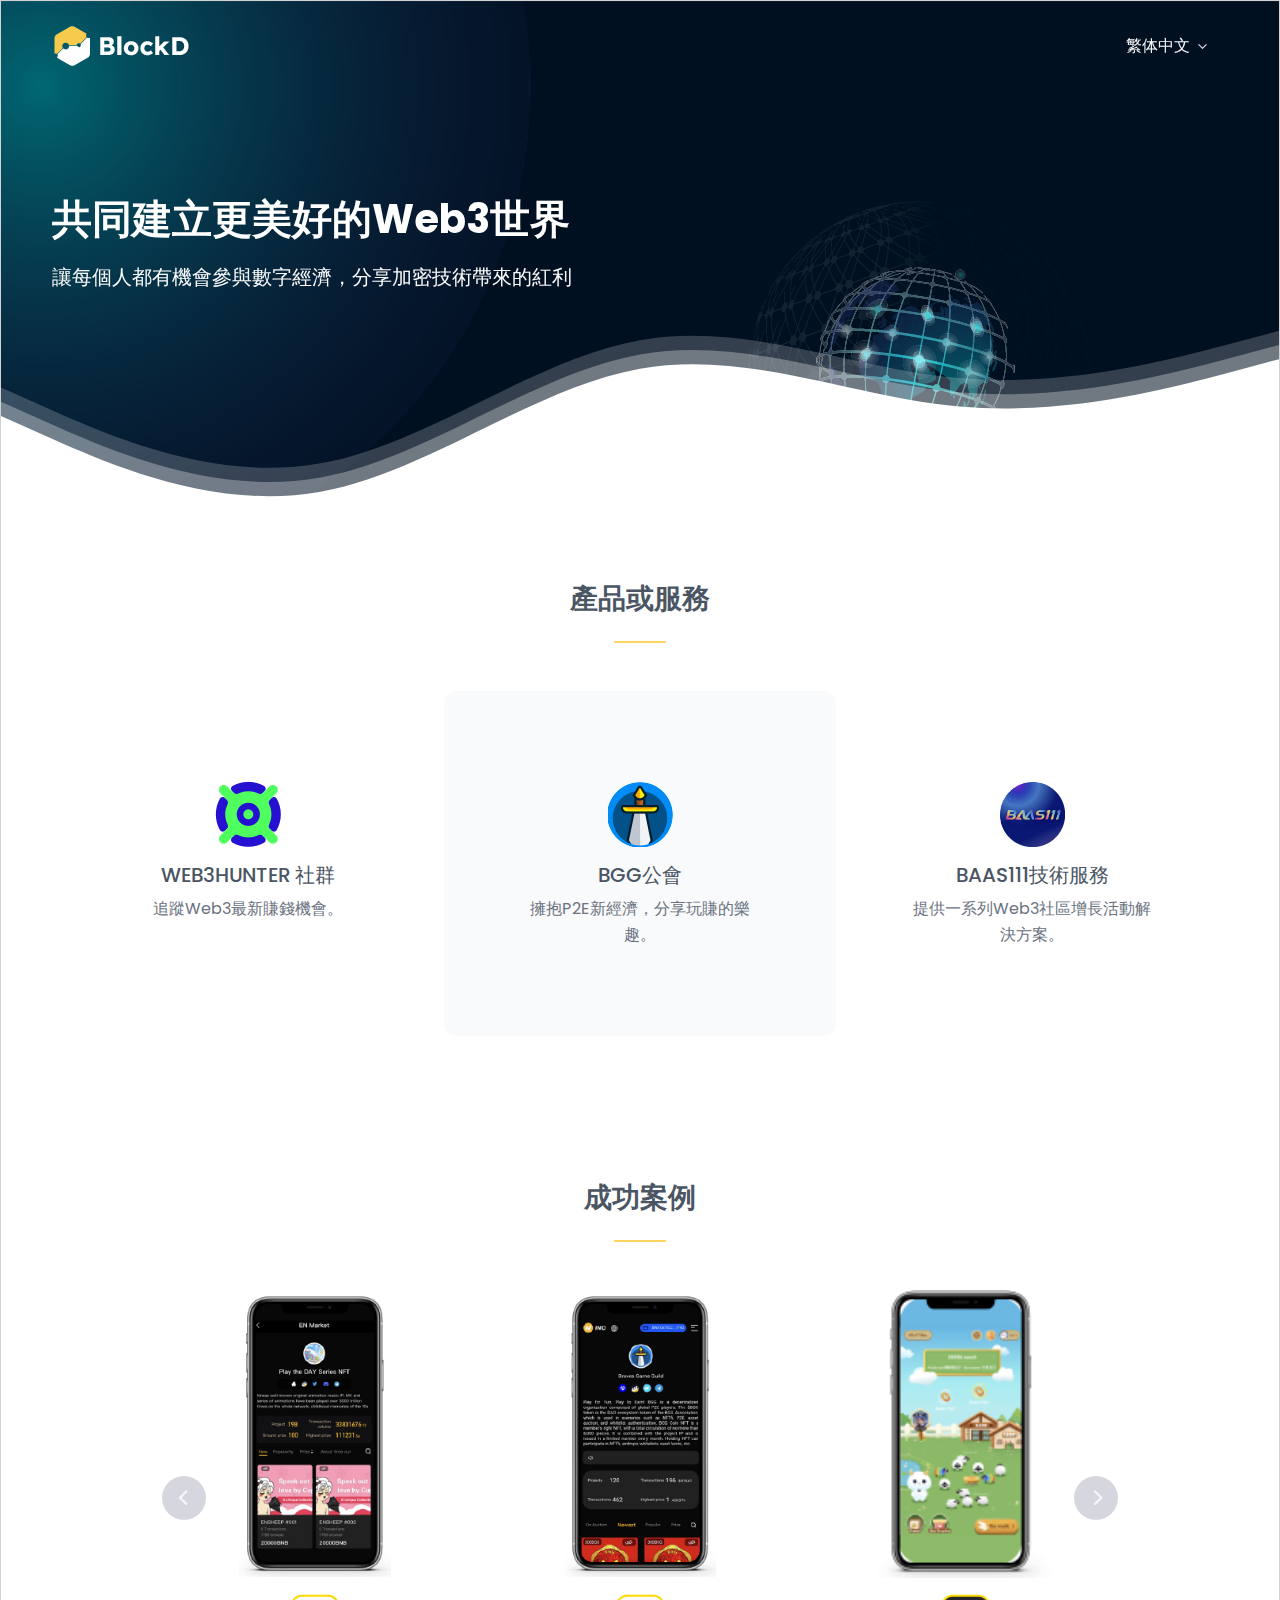
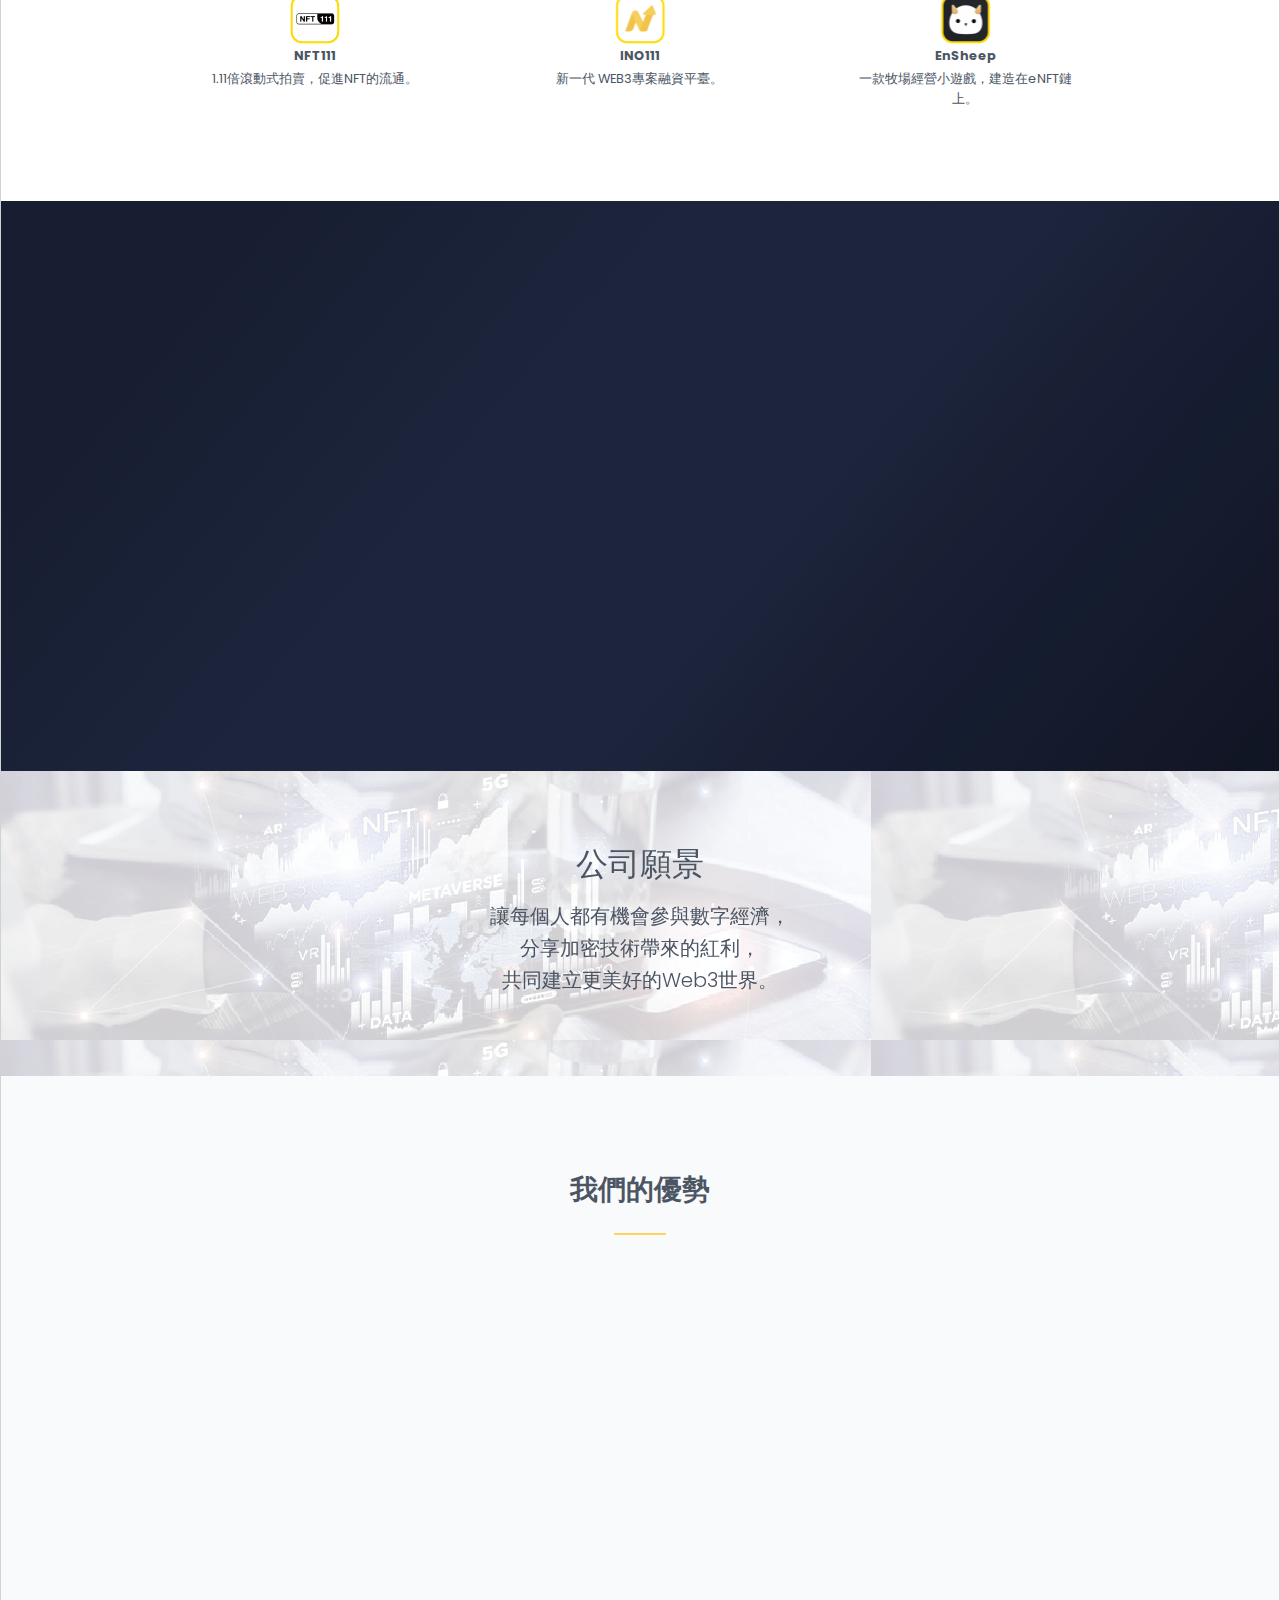
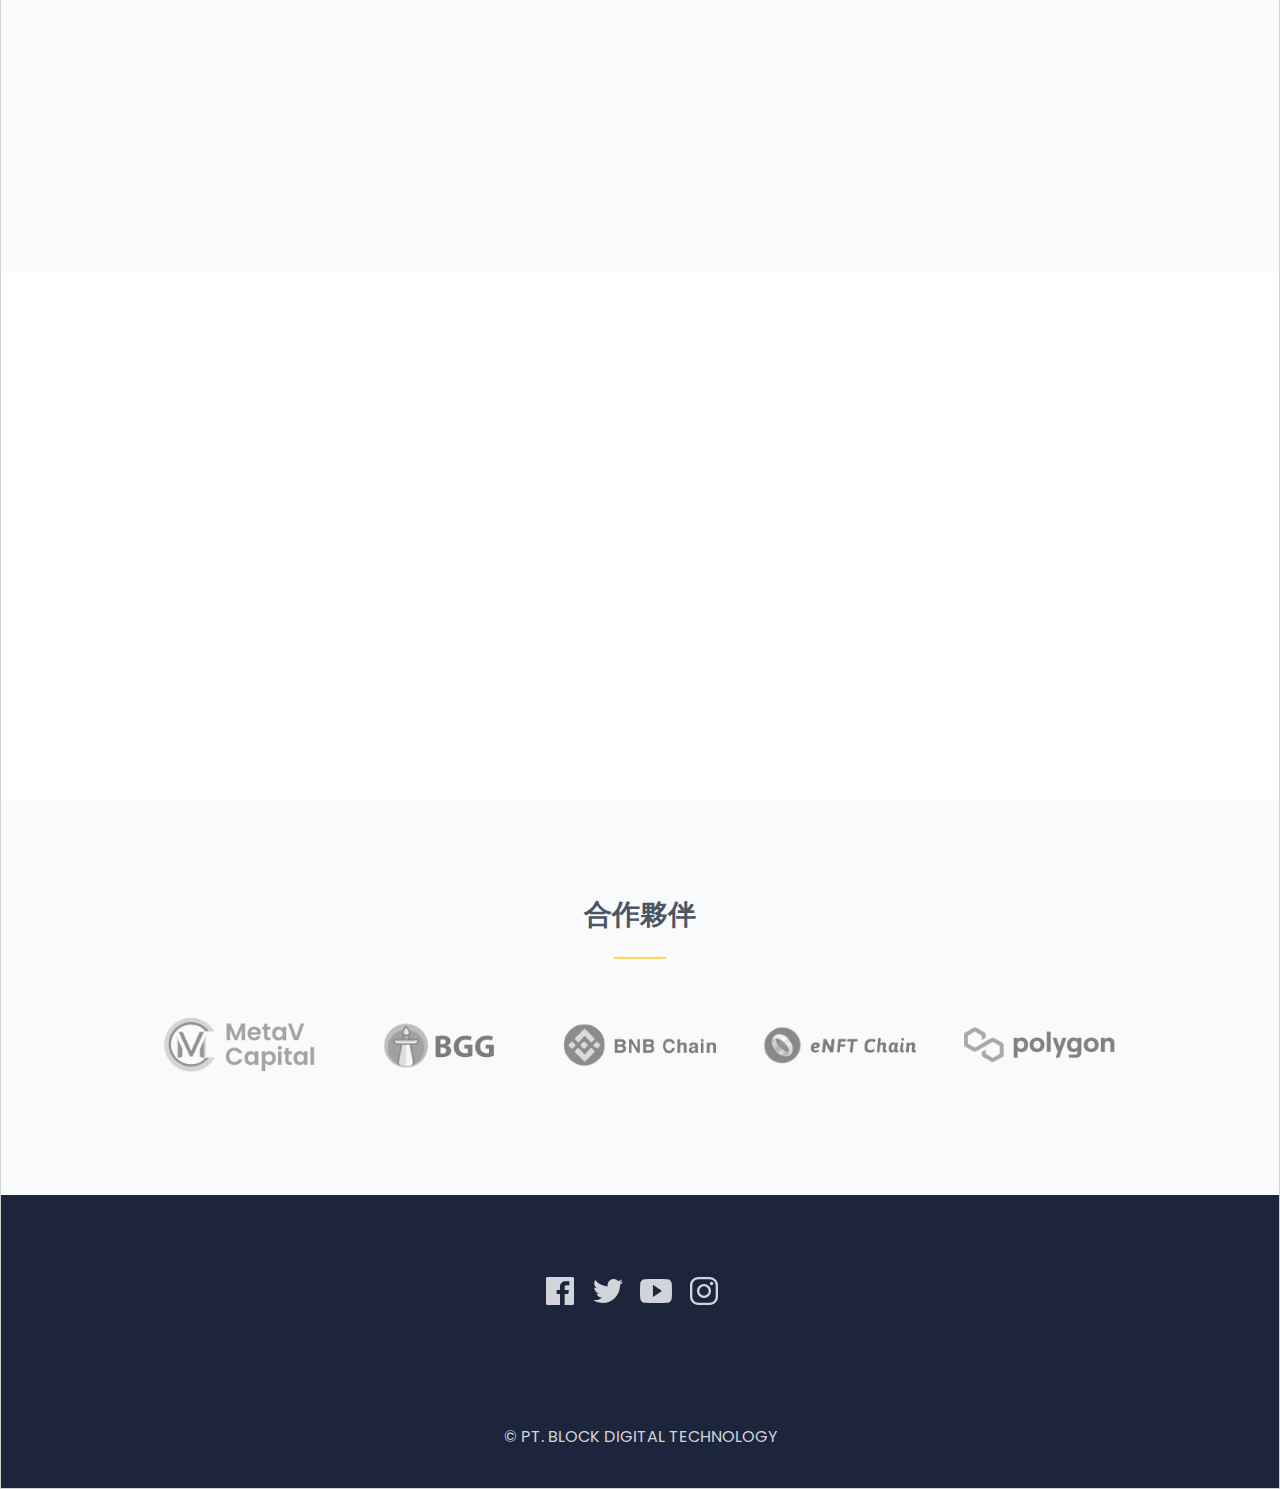
==== commit b1e57607: "update" ====
--- a/cn.html
+++ b/cn.html
@@ -2,7 +2,7 @@
     <link rel="stylesheet" href="plugins/lightgallery.js/dist/css/lightgallery.min.css">
     <link rel="stylesheet" href="plugins/flickity/dist/flickity.min.css"> --><!--Styles--><!-- <link rel="stylesheet" href="css/theme.css"> --><!-- Css Optimize --><link rel="stylesheet" href="css/bundle.min.css"><!-- PWA Optimize --><!-- <link rel="manifest" href="js/pwa/manifest.json">
     <meta name="theme-color" content="#5b2be0">
-    <link rel="apple-touch-icon" href="img/logo/apple-icon.png"> --><!-- google font --><link href="https://fonts.googleapis.com/css2?family=Poppins:wght@400;500;700&amp;display=swap" rel="stylesheet"><!-- Favicon  --><link rel="icon" href="img/logo/favicon.ico"></head><body id="top"><!--Skippy--> <a id="skippy" class="visually-hidden-focusable" href="#content"><div class="container"><span class="skiplink-text">Skip to main content</span></div></a><!-- progress scroll --><progress id="progress-bar" class="progress-one" max="100"><span class="progress-container"><span class="progress-bar"></span></span></progress><!-- ========== { HEADER }==========  --><header><!-- Navbar --><nav class="main-nav navbar navbar-expand-lg hover-navbar dark-to-light fixed-top navbar-dark"><div class="container"><a class="navbar-brand main-logo" href="#"><!-- <span class="h2 text-white fw-bold mt-2">Onekit</span> --> <img class="logo-light" src="img/logo/logo-light.png" alt="LOGO"> <img class="logo-dark" src="img/logo/logo.png" alt="LOGO"> </a><!-- navbar toggler --> <button class="navbar-toggler" type="button" data-bs-toggle="collapse" data-bs-target="#navbarTogglerDemo" aria-controls="navbarTogglerDemo" aria-expanded="false" aria-label="Toggle navigation"><span class="navbar-toggler-icon"></span></button><!-- collapse menu --><div class="collapse navbar-collapse" id="navbarTogglerDemo"><ul class="navbar-nav ms-auto mt-2 mt-lg-0"><!--medium menu with svg icon--><li class="nav-item dropdown"><a class="nav-link dropdown-toggle" href="#" role="button" data-bs-toggle="dropdown" aria-expanded="false">繁体中文</a><ul class="dropdown-menu start"><li><a class="dropdown-item" href="./en.html">English</a></li><li><a class="dropdown-item" href="./index.html">Indonesia</a></li></ul></li></ul></div><!-- end collapse menu --></div></nav><!-- End Navbar --></header><!-- end header --><!-- =========={ MAIN }==========  --><main id="content"><!-- =========={ BLOCKED }==========  --><div id="hero" class="section bg-body py-8 py-lg-9 overflow-hidden" style="background-image: url('img/blockd/illustrasi-04.png');background-size: cover;"><!-- background overlay --><!-- <div class="overlay bg-gradient-primary opacity-90 z-index-n1"></div> --><!-- rocket moving up animation --><div class="particle"><div class="particle-move-up d-none d-lg-block particle-move-up-1 text-light z-index-n1 opacity-60"><svg xmlns="http://www.w3.org/2000/svg" class="rotate-315" width="2rem" height="2rem" fill="currentColor" viewBox="0 0 512 512"><path d="M461.81,53.81a4.4,4.4,0,0,0-3.3-3.39c-54.38-13.3-180,34.09-248.13,102.17a294.9,294.9,0,0,0-33.09,39.08c-21-1.9-42-.3-59.88,7.5-50.49,22.2-65.18,80.18-69.28,105.07a9,9,0,0,0,9.8,10.4l81.07-8.9a180.29,180.29,0,0,0,1.1,18.3,18.15,18.15,0,0,0,5.3,11.09l31.39,31.39a18.15,18.15,0,0,0,11.1,5.3,179.91,179.91,0,0,0,18.19,1.1l-8.89,81a9,9,0,0,0,10.39,9.79c24.9-4,83-18.69,105.07-69.17,7.8-17.9,9.4-38.79,7.6-59.69a293.91,293.91,0,0,0,39.19-33.09C427.82,233.76,474.91,110.9,461.81,53.81ZM298.66,213.67a42.7,42.7,0,1,1,60.38,0A42.65,42.65,0,0,1,298.66,213.67Z" style="fill:none;stroke:currentColor;stroke-linecap:round;stroke-linejoin:round;stroke-width:32px"/><path class="text-warning" fill="currentColor" d="M109.64,352a45.06,45.06,0,0,0-26.35,12.84C65.67,382.52,64,448,64,448s65.52-1.67,83.15-19.31A44.73,44.73,0,0,0,160,402.32" style="fill:none;stroke:currentColor;stroke-linecap:round;stroke-linejoin:round;stroke-width:32px"/></svg></div><div class="particle-move-up particle-move-up-2 text-light z-index-n1 opacity-60"><svg xmlns="http://www.w3.org/2000/svg" class="rotate-315" width="1rem" height="1rem" fill="currentColor" viewBox="0 0 512 512"><path d="M461.81,53.81a4.4,4.4,0,0,0-3.3-3.39c-54.38-13.3-180,34.09-248.13,102.17a294.9,294.9,0,0,0-33.09,39.08c-21-1.9-42-.3-59.88,7.5-50.49,22.2-65.18,80.18-69.28,105.07a9,9,0,0,0,9.8,10.4l81.07-8.9a180.29,180.29,0,0,0,1.1,18.3,18.15,18.15,0,0,0,5.3,11.09l31.39,31.39a18.15,18.15,0,0,0,11.1,5.3,179.91,179.91,0,0,0,18.19,1.1l-8.89,81a9,9,0,0,0,10.39,9.79c24.9-4,83-18.69,105.07-69.17,7.8-17.9,9.4-38.79,7.6-59.69a293.91,293.91,0,0,0,39.19-33.09C427.82,233.76,474.91,110.9,461.81,53.81ZM298.66,213.67a42.7,42.7,0,1,1,60.38,0A42.65,42.65,0,0,1,298.66,213.67Z" style="fill:none;stroke:currentColor;stroke-linecap:round;stroke-linejoin:round;stroke-width:32px"/><path class="text-warning" fill="currentColor" d="M109.64,352a45.06,45.06,0,0,0-26.35,12.84C65.67,382.52,64,448,64,448s65.52-1.67,83.15-19.31A44.73,44.73,0,0,0,160,402.32" style="fill:none;stroke:currentColor;stroke-linecap:round;stroke-linejoin:round;stroke-width:32px"/></svg></div><div class="particle-move-up d-none d-sm-block particle-move-up-3 text-light z-index-n1 opacity-60"><svg xmlns="http://www.w3.org/2000/svg" class="rotate-315" width="1.2rem" height="1.2rem" fill="currentColor" viewBox="0 0 512 512"><path d="M461.81,53.81a4.4,4.4,0,0,0-3.3-3.39c-54.38-13.3-180,34.09-248.13,102.17a294.9,294.9,0,0,0-33.09,39.08c-21-1.9-42-.3-59.88,7.5-50.49,22.2-65.18,80.18-69.28,105.07a9,9,0,0,0,9.8,10.4l81.07-8.9a180.29,180.29,0,0,0,1.1,18.3,18.15,18.15,0,0,0,5.3,11.09l31.39,31.39a18.15,18.15,0,0,0,11.1,5.3,179.91,179.91,0,0,0,18.19,1.1l-8.89,81a9,9,0,0,0,10.39,9.79c24.9-4,83-18.69,105.07-69.17,7.8-17.9,9.4-38.79,7.6-59.69a293.91,293.91,0,0,0,39.19-33.09C427.82,233.76,474.91,110.9,461.81,53.81ZM298.66,213.67a42.7,42.7,0,1,1,60.38,0A42.65,42.65,0,0,1,298.66,213.67Z" style="fill:none;stroke:currentColor;stroke-linecap:round;stroke-linejoin:round;stroke-width:32px"/><path class="text-warning" fill="currentColor" d="M109.64,352a45.06,45.06,0,0,0-26.35,12.84C65.67,382.52,64,448,64,448s65.52-1.67,83.15-19.31A44.73,44.73,0,0,0,160,402.32" style="fill:none;stroke:currentColor;stroke-linecap:round;stroke-linejoin:round;stroke-width:32px"/></svg></div><div class="particle-move-up d-none d-xl-block particle-move-up-4 text-light z-index-n1 opacity-60"><svg xmlns="http://www.w3.org/2000/svg" class="rotate-315" width="1rem" height="1rem" fill="currentColor" viewBox="0 0 512 512"><path d="M461.81,53.81a4.4,4.4,0,0,0-3.3-3.39c-54.38-13.3-180,34.09-248.13,102.17a294.9,294.9,0,0,0-33.09,39.08c-21-1.9-42-.3-59.88,7.5-50.49,22.2-65.18,80.18-69.28,105.07a9,9,0,0,0,9.8,10.4l81.07-8.9a180.29,180.29,0,0,0,1.1,18.3,18.15,18.15,0,0,0,5.3,11.09l31.39,31.39a18.15,18.15,0,0,0,11.1,5.3,179.91,179.91,0,0,0,18.19,1.1l-8.89,81a9,9,0,0,0,10.39,9.79c24.9-4,83-18.69,105.07-69.17,7.8-17.9,9.4-38.79,7.6-59.69a293.91,293.91,0,0,0,39.19-33.09C427.82,233.76,474.91,110.9,461.81,53.81ZM298.66,213.67a42.7,42.7,0,1,1,60.38,0A42.65,42.65,0,0,1,298.66,213.67Z" style="fill:none;stroke:currentColor;stroke-linecap:round;stroke-linejoin:round;stroke-width:32px"/><path class="text-warning" fill="currentColor" d="M109.64,352a45.06,45.06,0,0,0-26.35,12.84C65.67,382.52,64,448,64,448s65.52-1.67,83.15-19.31A44.73,44.73,0,0,0,160,402.32" style="fill:none;stroke:currentColor;stroke-linecap:round;stroke-linejoin:round;stroke-width:32px"/></svg></div><div class="particle-move-up d-none d-sm-block particle-move-up-5 text-light z-index-n1 opacity-60"><svg xmlns="http://www.w3.org/2000/svg" class="rotate-315" width="1.2rem" height="1.2rem" fill="currentColor" viewBox="0 0 512 512"><path d="M461.81,53.81a4.4,4.4,0,0,0-3.3-3.39c-54.38-13.3-180,34.09-248.13,102.17a294.9,294.9,0,0,0-33.09,39.08c-21-1.9-42-.3-59.88,7.5-50.49,22.2-65.18,80.18-69.28,105.07a9,9,0,0,0,9.8,10.4l81.07-8.9a180.29,180.29,0,0,0,1.1,18.3,18.15,18.15,0,0,0,5.3,11.09l31.39,31.39a18.15,18.15,0,0,0,11.1,5.3,179.91,179.91,0,0,0,18.19,1.1l-8.89,81a9,9,0,0,0,10.39,9.79c24.9-4,83-18.69,105.07-69.17,7.8-17.9,9.4-38.79,7.6-59.69a293.91,293.91,0,0,0,39.19-33.09C427.82,233.76,474.91,110.9,461.81,53.81ZM298.66,213.67a42.7,42.7,0,1,1,60.38,0A42.65,42.65,0,0,1,298.66,213.67Z" style="fill:none;stroke:currentColor;stroke-linecap:round;stroke-linejoin:round;stroke-width:32px"/><path class="text-warning" fill="currentColor" d="M109.64,352a45.06,45.06,0,0,0-26.35,12.84C65.67,382.52,64,448,64,448s65.52-1.67,83.15-19.31A44.73,44.73,0,0,0,160,402.32" style="fill:none;stroke:currentColor;stroke-linecap:round;stroke-linejoin:round;stroke-width:32px"/></svg></div><div class="particle-move-up border-success text-light particle-move-up-6 z-index-n1 opacity-60"><svg xmlns="http://www.w3.org/2000/svg" class="rotate-315" width="2rem" height="2rem" fill="currentColor" viewBox="0 0 512 512"><path d="M461.81,53.81a4.4,4.4,0,0,0-3.3-3.39c-54.38-13.3-180,34.09-248.13,102.17a294.9,294.9,0,0,0-33.09,39.08c-21-1.9-42-.3-59.88,7.5-50.49,22.2-65.18,80.18-69.28,105.07a9,9,0,0,0,9.8,10.4l81.07-8.9a180.29,180.29,0,0,0,1.1,18.3,18.15,18.15,0,0,0,5.3,11.09l31.39,31.39a18.15,18.15,0,0,0,11.1,5.3,179.91,179.91,0,0,0,18.19,1.1l-8.89,81a9,9,0,0,0,10.39,9.79c24.9-4,83-18.69,105.07-69.17,7.8-17.9,9.4-38.79,7.6-59.69a293.91,293.91,0,0,0,39.19-33.09C427.82,233.76,474.91,110.9,461.81,53.81ZM298.66,213.67a42.7,42.7,0,1,1,60.38,0A42.65,42.65,0,0,1,298.66,213.67Z" style="fill:none;stroke:currentColor;stroke-linecap:round;stroke-linejoin:round;stroke-width:32px"/><path class="text-warning" fill="currentColor" d="M109.64,352a45.06,45.06,0,0,0-26.35,12.84C65.67,382.52,64,448,64,448s65.52-1.67,83.15-19.31A44.73,44.73,0,0,0,160,402.32" style="fill:none;stroke:currentColor;stroke-linecap:round;stroke-linejoin:round;stroke-width:32px"/></svg></div><div class="particle-move-up particle-move-up-7 z-index-n1 text-light opacity-60"><svg xmlns="http://www.w3.org/2000/svg" class="rotate-315" width="1.2rem" height="1.2rem" fill="currentColor" viewBox="0 0 512 512"><path d="M461.81,53.81a4.4,4.4,0,0,0-3.3-3.39c-54.38-13.3-180,34.09-248.13,102.17a294.9,294.9,0,0,0-33.09,39.08c-21-1.9-42-.3-59.88,7.5-50.49,22.2-65.18,80.18-69.28,105.07a9,9,0,0,0,9.8,10.4l81.07-8.9a180.29,180.29,0,0,0,1.1,18.3,18.15,18.15,0,0,0,5.3,11.09l31.39,31.39a18.15,18.15,0,0,0,11.1,5.3,179.91,179.91,0,0,0,18.19,1.1l-8.89,81a9,9,0,0,0,10.39,9.79c24.9-4,83-18.69,105.07-69.17,7.8-17.9,9.4-38.79,7.6-59.69a293.91,293.91,0,0,0,39.19-33.09C427.82,233.76,474.91,110.9,461.81,53.81ZM298.66,213.67a42.7,42.7,0,1,1,60.38,0A42.65,42.65,0,0,1,298.66,213.67Z" style="fill:none;stroke:currentColor;stroke-linecap:round;stroke-linejoin:round;stroke-width:32px"/><path class="text-warning" fill="currentColor" d="M109.64,352a45.06,45.06,0,0,0-26.35,12.84C65.67,382.52,64,448,64,448s65.52-1.67,83.15-19.31A44.73,44.73,0,0,0,160,402.32" style="fill:none;stroke:currentColor;stroke-linecap:round;stroke-linejoin:round;stroke-width:32px"/></svg></div><div class="particle-move-up particle-move-up-8 z-index-n1 text-light opacity-60"><svg xmlns="http://www.w3.org/2000/svg" class="rotate-315" width="1.2rem" height="1.2rem" fill="currentColor" viewBox="0 0 512 512"><path d="M461.81,53.81a4.4,4.4,0,0,0-3.3-3.39c-54.38-13.3-180,34.09-248.13,102.17a294.9,294.9,0,0,0-33.09,39.08c-21-1.9-42-.3-59.88,7.5-50.49,22.2-65.18,80.18-69.28,105.07a9,9,0,0,0,9.8,10.4l81.07-8.9a180.29,180.29,0,0,0,1.1,18.3,18.15,18.15,0,0,0,5.3,11.09l31.39,31.39a18.15,18.15,0,0,0,11.1,5.3,179.91,179.91,0,0,0,18.19,1.1l-8.89,81a9,9,0,0,0,10.39,9.79c24.9-4,83-18.69,105.07-69.17,7.8-17.9,9.4-38.79,7.6-59.69a293.91,293.91,0,0,0,39.19-33.09C427.82,233.76,474.91,110.9,461.81,53.81ZM298.66,213.67a42.7,42.7,0,1,1,60.38,0A42.65,42.65,0,0,1,298.66,213.67Z" style="fill:none;stroke:currentColor;stroke-linecap:round;stroke-linejoin:round;stroke-width:32px"/><path class="text-warning" fill="currentColor" d="M109.64,352a45.06,45.06,0,0,0-26.35,12.84C65.67,382.52,64,448,64,448s65.52-1.67,83.15-19.31A44.73,44.73,0,0,0,160,402.32" style="fill:none;stroke:currentColor;stroke-linecap:round;stroke-linejoin:round;stroke-width:32px"/></svg></div><div class="particle-move-up particle-move-up-9 z-index-n1 text-light opacity-60"><svg xmlns="http://www.w3.org/2000/svg" class="rotate-315" width="2rem" height="2rem" fill="currentColor" viewBox="0 0 512 512"><path d="M461.81,53.81a4.4,4.4,0,0,0-3.3-3.39c-54.38-13.3-180,34.09-248.13,102.17a294.9,294.9,0,0,0-33.09,39.08c-21-1.9-42-.3-59.88,7.5-50.49,22.2-65.18,80.18-69.28,105.07a9,9,0,0,0,9.8,10.4l81.07-8.9a180.29,180.29,0,0,0,1.1,18.3,18.15,18.15,0,0,0,5.3,11.09l31.39,31.39a18.15,18.15,0,0,0,11.1,5.3,179.91,179.91,0,0,0,18.19,1.1l-8.89,81a9,9,0,0,0,10.39,9.79c24.9-4,83-18.69,105.07-69.17,7.8-17.9,9.4-38.79,7.6-59.69a293.91,293.91,0,0,0,39.19-33.09C427.82,233.76,474.91,110.9,461.81,53.81ZM298.66,213.67a42.7,42.7,0,1,1,60.38,0A42.65,42.65,0,0,1,298.66,213.67Z" style="fill:none;stroke:currentColor;stroke-linecap:round;stroke-linejoin:round;stroke-width:32px"/><path class="text-warning" fill="currentColor" d="M109.64,352a45.06,45.06,0,0,0-26.35,12.84C65.67,382.52,64,448,64,448s65.52-1.67,83.15-19.31A44.73,44.73,0,0,0,160,402.32" style="fill:none;stroke:currentColor;stroke-linecap:round;stroke-linejoin:round;stroke-width:32px"/></svg></div></div><div class="container"><!-- row --><div class="row justify-content-center"><!-- hero content --><div class="col-md-9 col-lg-6 align-self-center pe-lg-5" data-aos="flip-up"><div class="text-center text-lg-start mt-4 mt-lg-0"><div class="mb-5"><h1 class="display-6 fw-bold text-white mb-3">共同建立更美好的Web3世界</h1><p class="lead text-light">讓每個人都有機會參與數字經濟，分享加密技術帶來的紅利</p></div></div></div><!-- hero image --><div class="col-md-9 col-lg-6 align-self-center"><div class="px-3 px-sm-7 px-md-2 px-xl-7 mt-5 mt-lg-0 mb-n9" data-aos="fade-up" data-aos-delay="100"><img class="img-fluid animated-up-down" src="img/blockd/earth.png" alt="images title"></div></div></div><!-- end row --></div><!-- waves start --><figure class="waves-bottom-center text-white mb-lg-n4 z-index-1"><svg xmlns="http://www.w3.org/2000/svg" viewBox="0 0 1440 320"><path class="opacity-20 translate-top-2" fill="currentColor" fill-opacity="1" d="M0,160L60,186.7C120,213,240,267,360,245.3C480,224,600,128,720,106.7C840,85,960,139,1080,149.3C1200,160,1320,128,1380,112L1440,96L1440,320L1380,320C1320,320,1200,320,1080,320C960,320,840,320,720,320C600,320,480,320,360,320C240,320,120,320,60,320L0,320Z"></path><path class="opacity-30 translate-top-1" fill="currentColor" fill-opacity="1" d="M0,160L60,186.7C120,213,240,267,360,245.3C480,224,600,128,720,106.7C840,85,960,139,1080,149.3C1200,160,1320,128,1380,112L1440,96L1440,320L1380,320C1320,320,1200,320,1080,320C960,320,840,320,720,320C600,320,480,320,360,320C240,320,120,320,60,320L0,320Z"></path><path fill="currentColor" fill-opacity="1" d="M0,160L60,186.7C120,213,240,267,360,245.3C480,224,600,128,720,106.7C840,85,960,139,1080,149.3C1200,160,1320,128,1380,112L1440,96L1440,320L1380,320C1320,320,1200,320,1080,320C960,320,840,320,720,320C600,320,480,320,360,320C240,320,120,320,60,320L0,320Z"></path></svg></figure></div><!-- end BLOCKED --><!-- =========={ FEATURES }==========  --><div id="features" class="section pt-5 pb-4 pb-md-5 bg-body"><div class="container"><!-- section header --><header class="text-center mx-auto mb-5"><h2 class="h3 fw-bold">產品或服務</h2><hr class="divider my-4 mx-auto bg-warning border-warning"></header><!-- row --><div class="row text-center g-0"><div class="col-12 col-md-6 col-lg-4" data-aos="fade-up"><!-- service block --><div class="bg-body p-6 rounded-3"><div class="display-1 text-primary mb-2"><!-- icon --> <svg xmlns="http://www.w3.org/2000/svg" width="65" height="65" viewBox="0 0 512 512"><path stroke="currentColor" d="M416.07,272a160,160,0,1,0-160,160A160,160,0,0,0,416.07,272Z" style="fill:none;stroke-miterlimit:10;stroke-width:32px"/><path stroke="currentColor" d="M142.12,91.21A46.67,46.67,0,0,0,112,80l-2.79.08C83.66,81.62,64,104,64.07,131c0,13.21,4.66,19.37,10.88,27.23A4.55,4.55,0,0,0,78.19,160h.88a3.23,3.23,0,0,0,2.54-1.31L142.38,99a5.38,5.38,0,0,0,1.55-4A5.26,5.26,0,0,0,142.12,91.21Z" style="fill:none;stroke-miterlimit:10;stroke-width:32px"/><path stroke="currentColor" d="M369.88,91.21A46.67,46.67,0,0,1,400,80l2.79.08C428.34,81.62,448,104,447.93,131c0,13.21-4.66,19.37-10.88,27.23a4.55,4.55,0,0,1-3.24,1.76h-.88a3.23,3.23,0,0,1-2.54-1.31L369.62,99a5.38,5.38,0,0,1-1.55-4A5.26,5.26,0,0,1,369.88,91.21Z" style="fill:none;stroke-miterlimit:10;stroke-width:32px"/><polyline stroke="currentColor" points="256.07 160 256.07 272 176.07 272" style="fill:none;stroke-linecap:round;stroke-linejoin:round;stroke-width:32px"/><line stroke="currentColor" x1="416.07" y1="432" x2="376.07" y2="392" style="fill:none;stroke-linecap:round;stroke-linejoin:round;stroke-width:32px"/><line stroke="currentColor" x1="96.07" y1="432" x2="136.07" y2="392" style="fill:none;stroke-linecap:round;stroke-linejoin:round;stroke-width:32px"/></svg><!-- <i class="fas fa-clock"></i> --></div><h3 class="h5">WEB3HUNTER 社群</h3><p class="text-muted">追蹤Web3最新賺錢機會。</p></div><!-- end service block --></div><div class="col-12 col-md-6 col-lg-4" data-aos="fade-up" data-aos-delay="100"><!-- service block --><div class="bg-light-dark p-6 rounded-3"><div class="display-1 text-primary mb-2"><!-- icon --> <img class="img-fluid" src="img/service/BGG.png"><!-- <i class="fas fa-user"></i> --></div><h3 class="h5">BGG公會</h3><p class="text-muted">擁抱P2E新經濟，分享玩賺的樂趣。</p></div><!-- end service block --></div><div class="col-12 col-md-6 col-lg-4" data-aos="fade-up" data-aos-delay="200"><!-- service block --><div class="bg-body p-6 rounded-3"><div class="display-1 text-primary mb-2"><!-- icon --> <img class="img-fluid" src="img/service/BAAS111.png"><!-- <i class="fas fa-wifi"></i> --></div><h3 class="h5">BAAS111技術服務</h3><p class="text-muted">提供一系列Web3社區增長活動解決方案。</p></div><!-- end service block --></div></div><!-- end row --></div></div><!-- End features --><!-- =========={ SCREENSHOT }==========  --><div id="screenshot" class="section py-6 py-md-7 bg-body"><div class="container"><!-- section header --><header class="text-center mx-auto mb-5"><h2 class="h3 h2-md fw-bold">成功案例</h2><hr class="divider my-4 bg-warning border-warning"></header><!-- end section header --><div class="row align-items-center"><div class="col-md-10 mx-auto"><!-- screenshot slider --><div class="carousel nav-dark-button" data-flickity='{ "cellAlign": "left", "wrapAround": true, "adaptiveHeight": true, "prevNextButtons": true , "pageDots": false, "imagesLoaded": true }'><div class="carousel-cell col-12 col-md-6 col-lg-4 px-7 px-md-5 text-center"><div class="slider-item"><div><img src="img/successproject/succes_project_phone_192x3624-01.png" class="phone"></div><img src="img/successproject/succes_project_phone_45x45_icon-01.png" class="icon-phone mt-3 mb-1"><div class="small fw-bold">NFT111</div><p class="small mt-1">1.11倍滾動式拍賣，促進NFT的流通。</p></div></div><div class="carousel-cell col-12 col-md-6 col-lg-4 px-7 px-md-5 text-center"><div class="slider-item"><div><img src="img/successproject/succes_project_phone_192x3624-02.png" class="phone"></div><img src="img/successproject/succes_project_phone_45x45_icon-02.png" class="icon-phone mt-3 mb-1"><div class="small fw-bold">INO111</div><p class="small mt-1">新一代 WEB3專案融資平臺。</p></div></div><div class="carousel-cell col-12 col-md-6 col-lg-4 px-7 px-md-5 text-center"><div class="slider-item"><div><img src="img/successproject/succes_project_192x162_page_3-04.png" class="phone"></div><img src="img/successproject/succes_project_phone_45x45_icon-03.png" class="icon-phone mt-3 mb-1"><div class="small fw-bold">EnSheep</div><p class="small mt-1">一款牧場經營小遊戲，建造在eNFT鏈上。</p></div></div><div class="carousel-cell col-12 col-md-6 col-lg-4 px-7 px-md-5 text-center"><div class="slider-item"><div><img src="img/successproject/succes_project_phone_192x3624-04.png" class="phone"></div><img src="img/successproject/succes_project_phone_45x45_icon-04.png" class="icon-phone mt-3 mb-1"><div class="small fw-bold">MetaDragon</div><p class="small mt-1">一個龍主題的P2E玩賺樂園。</p></div></div><div class="carousel-cell col-12 col-md-6 col-lg-4 px-7 px-md-5 text-center"><div class="slider-item"><div><img src="img/successproject/succes_project_phone_192x3624-05.png" class="phone"></div><img src="img/successproject/succes_project_phone_45x45_icon-05.png" class="icon-phone mt-3 mb-1"><div class="small fw-bold">獎品問答</div><p class="small mt-1">參與答題獲得代幣獎勵。</p></div></div><div class="carousel-cell col-12 col-md-6 col-lg-4 px-7 px-md-5 text-center"><div class="slider-item"><div><img src="img/successproject/succes_project_phone_192x3624-06.png" class="phone"></div><img src="img/successproject/succes_project_phone_45x45_icon-06.png" class="icon-phone mt-3 mb-1"><div class="small fw-bold">代幣質押</div><p class="small mt-1">質押NFT或代幣，獲得代幣獎勵。</p></div></div></div><!-- end screenshot slider --></div></div></div></div><!-- End screenshot--><!-- =========={ STORY and TEAM }==========  --><div id="story" class="section py-6 py-md-7 bg-gradient-secondary overflow-hidden"><!-- scribble --><figure class="scribble scale-5 opacity-10 bottom-0 end-0 z-index-n1"><svg class="text-secondary" width="200" height="200" viewBox="0 0 200 200" xmlns="http://www.w3.org/2000/svg"><path fill="currentColor" d="M42.5,-66.2C57.1,-56.7,72.5,-48.4,81.1,-35.3C89.8,-22.2,91.8,-4.4,89.6,13C87.3,30.4,80.7,47.4,69.5,60.1C58.3,72.9,42.4,81.5,25.9,84.6C9.5,87.8,-7.4,85.4,-22.7,79.8C-37.9,74.1,-51.5,65.2,-60.9,53.3C-70.4,41.4,-75.8,26.6,-79,10.8C-82.1,-5,-83.1,-21.7,-77.7,-36.4C-72.4,-51,-60.7,-63.7,-46.7,-73.5C-32.7,-83.3,-16.4,-90.1,-1.2,-88.2C13.9,-86.3,27.8,-75.7,42.5,-66.2Z" transform="translate(100 100)"/></svg></figure><!-- scribble --><figure class="scribble scale-6 opacity-10 bottom-0 end-0 z-index-n1"><svg class="text-secondary" width="200" height="200" viewBox="0 0 200 200" xmlns="http://www.w3.org/2000/svg"><path fill="currentColor" d="M42.5,-66.2C57.1,-56.7,72.5,-48.4,81.1,-35.3C89.8,-22.2,91.8,-4.4,89.6,13C87.3,30.4,80.7,47.4,69.5,60.1C58.3,72.9,42.4,81.5,25.9,84.6C9.5,87.8,-7.4,85.4,-22.7,79.8C-37.9,74.1,-51.5,65.2,-60.9,53.3C-70.4,41.4,-75.8,26.6,-79,10.8C-82.1,-5,-83.1,-21.7,-77.7,-36.4C-72.4,-51,-60.7,-63.7,-46.7,-73.5C-32.7,-83.3,-16.4,-90.1,-1.2,-88.2C13.9,-86.3,27.8,-75.7,42.5,-66.2Z" transform="translate(100 100)"/></svg></figure><!-- scribble --><figure class="scribble scale-7 opacity-10 bottom-0 end-0 z-index-n1"><svg class="text-secondary" width="200" height="200" viewBox="0 0 200 200" xmlns="http://www.w3.org/2000/svg"><path fill="currentColor" d="M42.5,-66.2C57.1,-56.7,72.5,-48.4,81.1,-35.3C89.8,-22.2,91.8,-4.4,89.6,13C87.3,30.4,80.7,47.4,69.5,60.1C58.3,72.9,42.4,81.5,25.9,84.6C9.5,87.8,-7.4,85.4,-22.7,79.8C-37.9,74.1,-51.5,65.2,-60.9,53.3C-70.4,41.4,-75.8,26.6,-79,10.8C-82.1,-5,-83.1,-21.7,-77.7,-36.4C-72.4,-51,-60.7,-63.7,-46.7,-73.5C-32.7,-83.3,-16.4,-90.1,-1.2,-88.2C13.9,-86.3,27.8,-75.7,42.5,-66.2Z" transform="translate(100 100)"/></svg></figure><!-- scribble --><figure class="scribble scale-8 opacity-10 bottom-0 end-0 z-index-n1"><svg class="text-secondary" width="200" height="200" viewBox="0 0 200 200" xmlns="http://www.w3.org/2000/svg"><path fill="currentColor" d="M42.5,-66.2C57.1,-56.7,72.5,-48.4,81.1,-35.3C89.8,-22.2,91.8,-4.4,89.6,13C87.3,30.4,80.7,47.4,69.5,60.1C58.3,72.9,42.4,81.5,25.9,84.6C9.5,87.8,-7.4,85.4,-22.7,79.8C-37.9,74.1,-51.5,65.2,-60.9,53.3C-70.4,41.4,-75.8,26.6,-79,10.8C-82.1,-5,-83.1,-21.7,-77.7,-36.4C-72.4,-51,-60.7,-63.7,-46.7,-73.5C-32.7,-83.3,-16.4,-90.1,-1.2,-88.2C13.9,-86.3,27.8,-75.7,42.5,-66.2Z" transform="translate(100 100)"/></svg></figure><div class="container"><div class="row"><!-- content --><div class="col-lg-6 align-self-center" data-aos="fade-right"><div class="max-box mb-5 mb-lg-0"><h2 class="h1 mb-3 fw-bold text-white">關於我們</h2><p class="lead text-light">BLOCKD運營中心在印尼雅加達，團隊由資深的Web3社群運營、活動行銷、區塊鏈技術和安全專家組成；我們的技術團隊服務過多家大中型的公鏈、Defi、NFT、GameFi社區。Web3社群和BGG公會，為全球Web3玩家提供高品質的社群服務，已累計服務50000多玩家。</p></div></div><!-- end content --><!-- team --><div class="col-lg-6" data-aos="fade-left"><!-- review slider --><div class="nav-light-dots" data-flickity='{ "cellAlign": "left", "imagesLoaded": true, "wrapAround": true, "prevNextButtons": false, "adaptiveHeight": true, "pageDots": true }'><div class="col-12 col-sm-6 col-md-4 col-lg-6 px-4 px-md-3 px-lg-4"><!-- team block --><div class="team2 mb-4 rounded-3 shadow-sm"><div class="team-thumb bg-light-dark"><img src="img/aboutus/about_us_face_-05.png" class="img-100" alt="images title"></div><div class="team-info bg-body"><div class="team-info-content"><p class="h5">Alwin</p><p>社區行銷</p></div></div></div><!-- end team block --></div><div class="col-12 col-sm-6 col-md-4 col-lg-6 px-4 px-md-3 px-lg-4"><!-- team block --><div class="team2 mb-4 rounded-3 shadow-sm"><div class="team-thumb bg-light-dark"><img src="img/aboutus/about_us_face_-02.png" class="img-100" alt="images title"></div><div class="team-info bg-body"><div class="team-info-content"><p class="h5">Calvin</p><p>Web3分析師</p></div></div></div><!-- end team block --></div><div class="col-12 col-sm-6 col-md-4 col-lg-6 px-4 px-md-3 px-lg-4"><!-- team block --><div class="team2 mb-4 rounded-3 shadow-sm"><div class="team-thumb bg-light-dark"><img src="img/aboutus/about_us_face_-01.png" class="img-100" alt="images title"></div><div class="team-info bg-body"><div class="team-info-content"><p class="h5">Leo</p><p>投資人</p></div></div></div><!-- end team block --></div><div class="col-12 col-sm-6 col-md-4 col-lg-6 px-4 px-md-3 px-lg-4"><!-- team block --><div class="team2 mb-4 rounded-3 shadow-sm"><div class="team-thumb bg-light-dark"><img src="img/aboutus/about_us_face_-03.png" class="img-100" alt="images title"></div><div class="team-info bg-body"><div class="team-info-content"><p class="h5">Ethan</p><p>智能合約工程師</p></div></div></div><!-- end team block --></div><div class="col-12 col-sm-6 col-md-4 col-lg-6 px-4 px-md-3 px-lg-4"><!-- team block --><div class="team2 mb-4 rounded-3 shadow-sm"><div class="team-thumb bg-light-dark"><img src="img/aboutus/about_us_face_-04.png" class="img-100" alt="images title"></div><div class="team-info bg-body"><div class="team-info-content"><p class="h5">Willi</p><p>設計主管</p></div></div></div><!-- end team block --></div></div></div><!-- end team --></div></div></div><!-- end story and team --><!-- =========={ COMPANY VISION }==========  --><div id="VISION" class="section pt-6 pb-6" style="background-image: url('./img/companyvision/background.png');background-repeat: repeat;"><!-- background overlay --><div class="container"><div class="row align-items-center justify-content-center"><!-- content --><div class="col-lg-7"><div class="mt-0 text-center"><h1 class="h2 mb-3">公司願景</h1><p class="lead">讓每個人都有機會參與數字經濟，<br>分享加密技術帶來的紅利，<br>共同建立更美好的Web3世界。</p></div></div><!-- end content --></div></div></div><!-- End COMPANY VISION --><!-- OUR STRENGTH --><div id="block-two" class="section pt-6 pt-md-7 pb-4 pb-md-5 bg-light-dark border-top"><div class="container"><!-- section header --><header class="text-center mx-auto mb-5"><h2 class="h3 fw-bold">我們的優勢</h2><hr class="divider my-4 mx-auto bg-warning border-warning"></header><!-- row --><div class="row align-items-center justify-content-around"><div class="col-lg-6" data-aos="fade-up"><div class="p-4 mx-2 mb-5 bg-body rounded-3 shadow-sm"><div class="d-flex rounded ps-3 pe-1 ps-md-1 pe-md-1 py-2"><div class="d-flex align-items-center text-center me-4"><img src="img/ourstrength/our_strength_icon_01.png" width="60rem" height="60rem"></div><div class="text-start"><h3 class="h5">專業團隊</h3><p class="text-muted mb-0">由經驗豐富的Web3社區專業人士組成。</p></div></div></div></div><div class="col-lg-6" data-aos="fade-up" data-aos-delay="100"><div class="p-4 mx-2 mb-5 bg-body rounded-3 shadow-sm"><div class="d-flex rounded ps-3 pe-1 ps-md-1 pe-md-1 py-2"><div class="d-flex align-items-center text-center me-4"><img src="img/ourstrength/our_strength_icon_02.png" width="60rem" height="60rem"></div><div class="text-start"><h3 class="h5">豐富經驗</h3><p class="text-muted mb-0">我們服務過各種公鏈、DeFi、NFT和GameFi社區。</p></div></div></div></div><div class="col-lg-6" data-aos="fade-up"><div class="p-4 mx-2 mb-5 bg-body rounded-3 shadow-sm"><div class="d-flex rounded ps-3 pe-1 ps-md-1 pe-md-1 py-2"><div class="d-flex align-items-center text-center me-4"><img src="img/ourstrength/our_strength_icon_03.png" width="60rem" height="60rem"></div><div class="text-start"><h3 class="h5">高質量社區服務</h3><p class="text-muted mb-0">為全球Web3玩家提供一流的社區服務。</p></div></div></div></div><div class="col-lg-6" data-aos="fade-up" data-aos-delay="100"><div class="p-4 mx-2 mb-5 bg-body rounded-3 shadow-sm"><div class="d-flex rounded ps-3 pe-1 ps-md-1 pe-md-1 py-2"><div class="d-flex align-items-center text-center me-4"><img src="img/ourstrength/our_strength_icon_04.png" width="60rem" height="60rem"></div><div class="text-start"><h3 class="h5">龐大用戶群</h3><p class="text-muted mb-0">積累了超過50,000名用戶。</p></div></div></div></div><div class="col-lg-6" data-aos="fade-up"><div class="p-4 mx-2 mb-5 bg-body rounded-3 shadow-sm"><div class="d-flex rounded ps-3 pe-1 ps-md-1 pe-md-1 py-2"><div class="d-flex align-items-center text-center me-4"><img src="img/ourstrength/our_strength_icon_05.png" width="60rem" height="60rem"></div><div class="text-start"><h3 class="h5">安全可靠</h3><p class="text-muted mb-0">我們將用戶隱私和資產安全置於首要位置，確保安全可靠的社區體驗。</p></div></div></div></div><div class="col-lg-6" data-aos="fade-up" data-aos-delay="100"><div class="p-4 mx-2 mb-5 bg-body rounded-3 shadow-sm"><div class="d-flex rounded ps-3 pe-1 ps-md-1 pe-md-1 py-2"><div class="d-flex align-items-center text-center me-4"><img src="img/ourstrength/our_strength_icon_06.png" width="60rem" height="60rem"></div><div class="text-start"><h3 class="h5">開發能力強</h3><p class="text-muted mb-0">已成功開發的有公鏈、智能協議、錢包、交易所等系統。</p></div></div></div></div></div><!-- end row --></div></div><!-- end OUR STRENGTH --><!-- =========={ JOIN US }==========  --><div id="joinus" class="section py-6 bg-body"><div class="container"><div class="row"><!-- content --><div class="col-lg-6 align-self-center" data-aos="fade-right"><div class="max-box mb-5 mb-lg-0 me-lg-6"><h2 class="fw-bold mb-3">人才招聘</h2><p class="lead mb-5">加入 PT. Block Digital Technology，共同塑造Web3的未來。我們是一家充滿活力和創新的公司，致力於推動區塊鏈技術的應用。在一個支持性的環境中，探索尖端專案、持續學習，並實現工作與生活的平衡。立即與我們一起開始您的Web3之旅。</p><!-- button --> <a href="mailto:blockdigitaltechnology@gmail.com" class="me-3 text-secondary">發送您的簡歷至：<br>blockdigitaltechnology@gmail.com</a></div></div><!-- end content --><!-- team --><div class="col-lg-6" data-aos="fade-left"><div class="position-relative hover-shadow-sm rounded-3 overflow-hidden"><img src="img/joinus/joinus.png" class="img-fluid w-100" alt="background images"></div></div><!-- end team --></div></div></div><!-- end JOIN US --><!-- =========={ BRAND }==========  --><div id="partner-brand" class="section bg-light pt-6 pt-md-7 pb-4 pb-md-5"><div class="container"><!-- section header --><header class="text-center mx-auto mb-5"><h2 class="h3 fw-bold">合作夥伴</h2><hr class="divider my-4 mx-auto bg-warning border-warning"></header><div class="row"><div class="col-12"><!-- list brand --><ul class="list-unstyled row justify-content-center"><li class="col-12 col-sm-6 col-md-4 col-lg-2 px-4 mb-5 text-center"><a href="#" target="_blank"><img class="brands-image img-fluid" src="img/partner/color/color-01.png" alt="Image Description"></a></li><li class="col-12 col-sm-6 col-md-4 col-lg-2 px-4 mb-5 text-center"><a href="#" target="_blank"><img class="brands-image img-fluid" src="img/partner/color/color-02.png" alt="Image Description"></a></li><li class="col-12 col-sm-6 col-md-4 col-lg-2 px-4 mb-5 text-center"><a href="#" target="_blank"><img class="brands-image img-fluid" src="img/partner/color/color-03.png" alt="Image Description"></a></li><li class="col-12 col-sm-6 col-md-4 col-lg-2 px-4 mb-5 text-center"><a href="#" target="_blank"><img class="brands-image img-fluid" src="img/partner/color/color-04.png" alt="Image Description"></a></li><li class="col-12 col-sm-6 col-md-4 col-lg-2 px-4 mb-5 text-center"><a href="#" target="_blank"><img class="brands-image img-fluid" src="img/partner/color/color-05.png" alt="Image Description"></a></li></ul><!-- end list brand --></div></div></div></div><!-- End brand--><!-- =========={ FOOTER }==========  --><footer class="bg-secondary"><!--Footer content--><div id="footer" class="footer-dark section pt-6 pb-5"><div class="container text-center"><ul class="footer-links list-unstyled social-icon mb-4"><!--facebook--><li class="my-2 me-3"><a target="_blank" rel="noopener noreferrer" href="https://facebook.com" title="Facebook"><!-- <i class="fab fa-facebook fa-2x"></i> --> <svg xmlns="http://www.w3.org/2000/svg" width="2rem" height="2rem" viewBox="0 0 512 512"><path fill="currentColor" d="M455.27,32H56.73A24.74,24.74,0,0,0,32,56.73V455.27A24.74,24.74,0,0,0,56.73,480H256V304H202.45V240H256V189c0-57.86,40.13-89.36,91.82-89.36,24.73,0,51.33,1.86,57.51,2.68v60.43H364.15c-28.12,0-33.48,13.3-33.48,32.9V240h67l-8.75,64H330.67V480h124.6A24.74,24.74,0,0,0,480,455.27V56.73A24.74,24.74,0,0,0,455.27,32Z"/></svg></a></li><!--twitter--><li class="my-2 me-3"><a target="_blank" rel="noopener noreferrer" href="https://twitter.com" title="Twitter"><!-- <i class="fab fa-twitter fa-2x"></i> --> <svg xmlns="http://www.w3.org/2000/svg" width="2rem" height="2rem" viewBox="0 0 512 512"><path fill="currentColor" d="M496,109.5a201.8,201.8,0,0,1-56.55,15.3,97.51,97.51,0,0,0,43.33-53.6,197.74,197.74,0,0,1-62.56,23.5A99.14,99.14,0,0,0,348.31,64c-54.42,0-98.46,43.4-98.46,96.9a93.21,93.21,0,0,0,2.54,22.1,280.7,280.7,0,0,1-203-101.3A95.69,95.69,0,0,0,36,130.4C36,164,53.53,193.7,80,211.1A97.5,97.5,0,0,1,35.22,199v1.2c0,47,34,86.1,79,95a100.76,100.76,0,0,1-25.94,3.4,94.38,94.38,0,0,1-18.51-1.8c12.51,38.5,48.92,66.5,92.05,67.3A199.59,199.59,0,0,1,39.5,405.6,203,203,0,0,1,16,404.2,278.68,278.68,0,0,0,166.74,448c181.36,0,280.44-147.7,280.44-275.8,0-4.2-.11-8.4-.31-12.5A198.48,198.48,0,0,0,496,109.5Z"/></svg></a></li><!--youtube--><li class="my-2 me-3"><a target="_blank" rel="noopener noreferrer" href="https://youtube.com" title="Youtube"><!-- <i class="fab fa-youtube fa-2x"></i> --> <svg xmlns="http://www.w3.org/2000/svg" width="2rem" height="2rem" viewBox="0 0 512 512"><path fill="currentColor" d="M508.64,148.79c0-45-33.1-81.2-74-81.2C379.24,65,322.74,64,265,64H247c-57.6,0-114.2,1-169.6,3.6-40.8,0-73.9,36.4-73.9,81.4C1,184.59-.06,220.19,0,255.79q-.15,53.4,3.4,106.9c0,45,33.1,81.5,73.9,81.5,58.2,2.7,117.9,3.9,178.6,3.8q91.2.3,178.6-3.8c40.9,0,74-36.5,74-81.5,2.4-35.7,3.5-71.3,3.4-107Q512.24,202.29,508.64,148.79ZM207,353.89V157.39l145,98.2Z"/></svg></a></li><!--instagram--><li class="my-2 me-3"><a target="_blank" rel="noopener noreferrer" href="https://instagram.com" title="Instagram"><!-- <i class="fab fa-instagram fa-2x"></i> --> <svg xmlns="http://www.w3.org/2000/svg" width="2rem" height="2rem" viewBox="0 0 512 512"><path fill="currentColor" d="M349.33,69.33a93.62,93.62,0,0,1,93.34,93.34V349.33a93.62,93.62,0,0,1-93.34,93.34H162.67a93.62,93.62,0,0,1-93.34-93.34V162.67a93.62,93.62,0,0,1,93.34-93.34H349.33m0-37.33H162.67C90.8,32,32,90.8,32,162.67V349.33C32,421.2,90.8,480,162.67,480H349.33C421.2,480,480,421.2,480,349.33V162.67C480,90.8,421.2,32,349.33,32Z"/><path fill="currentColor" d="M377.33,162.67a28,28,0,1,1,28-28A27.94,27.94,0,0,1,377.33,162.67Z"/><path fill="currentColor" d="M256,181.33A74.67,74.67,0,1,1,181.33,256,74.75,74.75,0,0,1,256,181.33M256,144A112,112,0,1,0,368,256,112,112,0,0,0,256,144Z"/></svg></a></li><!--end instagram--></ul></div></div><!--End footer content--><!--Start footer copyright--><div class="footer-dark"><div class="container py-4 border-top border-smooth"><div class="row"><div class="col-12 text-center"><p class="d-block my-3">&copy; PT. BLOCK DIGITAL TECHNOLOGY</p></div></div></div></div><!--End footer copyright--></footer><!-- End Footer --><!-- =========={ SCROLL TO TOP }==========  --> <a href="#top" class="p-3 border bg-body position-fixed end-1 bottom-1 z-index-10 back-top" title="Scroll To Top"><!-- <i class="fas fa-arrow-up"></i> --> <svg class="bi bi-arrow-up" width="1rem" height="1rem" viewBox="0 0 16 16" fill="currentColor" xmlns="http://www.w3.org/2000/svg"><path fill-rule="evenodd" d="M8 3.5a.5.5 0 01.5.5v9a.5.5 0 01-1 0V4a.5.5 0 01.5-.5z" clip-rule="evenodd"></path><path fill-rule="evenodd" d="M7.646 2.646a.5.5 0 01.708 0l3 3a.5.5 0 01-.708.708L8 3.707 5.354 6.354a.5.5 0 11-.708-.708l3-3z" clip-rule="evenodd"></path></svg> </a><!-- =========={ JAVASCRIPT }==========  --><!-- Popper and Bootstrap js --><!-- <script src="plugins/bootstrap/dist/js/bootstrap.bundle.min.js"></script> --><!-- Plugin js --><!-- <script src="plugins/jarallax/dist/jarallax.min.js"></script>
+    <link rel="apple-touch-icon" href="img/logo/apple-icon.png"> --><!-- google font --><link href="https://fonts.googleapis.com/css2?family=Poppins:wght@400;500;700&amp;display=swap" rel="stylesheet"><!-- Favicon  --><link rel="icon" href="img/logo/favicon.ico"></head><body id="top"><!--Skippy--> <a id="skippy" class="visually-hidden-focusable" href="#content"><div class="container"><span class="skiplink-text">Skip to main content</span></div></a><!-- progress scroll --><progress id="progress-bar" class="progress-one" max="100"><span class="progress-container"><span class="progress-bar"></span></span></progress><!-- ========== { HEADER }==========  --><header><!-- Navbar --><nav class="main-nav navbar navbar-expand-lg hover-navbar dark-to-light fixed-top navbar-dark"><div class="container"><a class="navbar-brand main-logo" href="#"><!-- <span class="h2 text-white fw-bold mt-2">Onekit</span> --> <img class="logo-light" src="img/logo/logo-light.png" alt="LOGO"> <img class="logo-dark" src="img/logo/logo.png" alt="LOGO"> </a><!-- navbar toggler --> <button class="navbar-toggler" type="button" data-bs-toggle="collapse" data-bs-target="#navbarTogglerDemo" aria-controls="navbarTogglerDemo" aria-expanded="false" aria-label="Toggle navigation"><span class="navbar-toggler-icon"></span></button><!-- collapse menu --><div class="collapse navbar-collapse" id="navbarTogglerDemo"><ul class="navbar-nav ms-auto mt-2 mt-lg-0"><!--medium menu with svg icon--><li class="nav-item dropdown"><a class="nav-link dropdown-toggle" href="#" role="button" data-bs-toggle="dropdown" aria-expanded="false">繁体中文</a><ul class="dropdown-menu start"><li><a class="dropdown-item" href="./en.html">English</a></li><li><a class="dropdown-item" href="./index.html">Indonesia</a></li></ul></li></ul></div><!-- end collapse menu --></div></nav><!-- End Navbar --></header><!-- end header --><!-- =========={ MAIN }==========  --><main id="content"><!-- =========={ BLOCKED }==========  --><div id="hero" class="section bg-body py-8 py-lg-9 overflow-hidden" style="background-image: url('img/blockd/illustrasi-04.png');background-size: cover;"><!-- background overlay --><!-- <div class="overlay bg-gradient-primary opacity-90 z-index-n1"></div> --><!-- rocket moving up animation --><div class="particle"><div class="particle-move-up d-none d-lg-block particle-move-up-1 text-light z-index-n1 opacity-60"><svg xmlns="http://www.w3.org/2000/svg" class="rotate-315" width="2rem" height="2rem" fill="currentColor" viewBox="0 0 512 512"><path d="M461.81,53.81a4.4,4.4,0,0,0-3.3-3.39c-54.38-13.3-180,34.09-248.13,102.17a294.9,294.9,0,0,0-33.09,39.08c-21-1.9-42-.3-59.88,7.5-50.49,22.2-65.18,80.18-69.28,105.07a9,9,0,0,0,9.8,10.4l81.07-8.9a180.29,180.29,0,0,0,1.1,18.3,18.15,18.15,0,0,0,5.3,11.09l31.39,31.39a18.15,18.15,0,0,0,11.1,5.3,179.91,179.91,0,0,0,18.19,1.1l-8.89,81a9,9,0,0,0,10.39,9.79c24.9-4,83-18.69,105.07-69.17,7.8-17.9,9.4-38.79,7.6-59.69a293.91,293.91,0,0,0,39.19-33.09C427.82,233.76,474.91,110.9,461.81,53.81ZM298.66,213.67a42.7,42.7,0,1,1,60.38,0A42.65,42.65,0,0,1,298.66,213.67Z" style="fill:none;stroke:currentColor;stroke-linecap:round;stroke-linejoin:round;stroke-width:32px"/><path class="text-warning" fill="currentColor" d="M109.64,352a45.06,45.06,0,0,0-26.35,12.84C65.67,382.52,64,448,64,448s65.52-1.67,83.15-19.31A44.73,44.73,0,0,0,160,402.32" style="fill:none;stroke:currentColor;stroke-linecap:round;stroke-linejoin:round;stroke-width:32px"/></svg></div><div class="particle-move-up particle-move-up-2 text-light z-index-n1 opacity-60"><svg xmlns="http://www.w3.org/2000/svg" class="rotate-315" width="1rem" height="1rem" fill="currentColor" viewBox="0 0 512 512"><path d="M461.81,53.81a4.4,4.4,0,0,0-3.3-3.39c-54.38-13.3-180,34.09-248.13,102.17a294.9,294.9,0,0,0-33.09,39.08c-21-1.9-42-.3-59.88,7.5-50.49,22.2-65.18,80.18-69.28,105.07a9,9,0,0,0,9.8,10.4l81.07-8.9a180.29,180.29,0,0,0,1.1,18.3,18.15,18.15,0,0,0,5.3,11.09l31.39,31.39a18.15,18.15,0,0,0,11.1,5.3,179.91,179.91,0,0,0,18.19,1.1l-8.89,81a9,9,0,0,0,10.39,9.79c24.9-4,83-18.69,105.07-69.17,7.8-17.9,9.4-38.79,7.6-59.69a293.91,293.91,0,0,0,39.19-33.09C427.82,233.76,474.91,110.9,461.81,53.81ZM298.66,213.67a42.7,42.7,0,1,1,60.38,0A42.65,42.65,0,0,1,298.66,213.67Z" style="fill:none;stroke:currentColor;stroke-linecap:round;stroke-linejoin:round;stroke-width:32px"/><path class="text-warning" fill="currentColor" d="M109.64,352a45.06,45.06,0,0,0-26.35,12.84C65.67,382.52,64,448,64,448s65.52-1.67,83.15-19.31A44.73,44.73,0,0,0,160,402.32" style="fill:none;stroke:currentColor;stroke-linecap:round;stroke-linejoin:round;stroke-width:32px"/></svg></div><div class="particle-move-up d-none d-sm-block particle-move-up-3 text-light z-index-n1 opacity-60"><svg xmlns="http://www.w3.org/2000/svg" class="rotate-315" width="1.2rem" height="1.2rem" fill="currentColor" viewBox="0 0 512 512"><path d="M461.81,53.81a4.4,4.4,0,0,0-3.3-3.39c-54.38-13.3-180,34.09-248.13,102.17a294.9,294.9,0,0,0-33.09,39.08c-21-1.9-42-.3-59.88,7.5-50.49,22.2-65.18,80.18-69.28,105.07a9,9,0,0,0,9.8,10.4l81.07-8.9a180.29,180.29,0,0,0,1.1,18.3,18.15,18.15,0,0,0,5.3,11.09l31.39,31.39a18.15,18.15,0,0,0,11.1,5.3,179.91,179.91,0,0,0,18.19,1.1l-8.89,81a9,9,0,0,0,10.39,9.79c24.9-4,83-18.69,105.07-69.17,7.8-17.9,9.4-38.79,7.6-59.69a293.91,293.91,0,0,0,39.19-33.09C427.82,233.76,474.91,110.9,461.81,53.81ZM298.66,213.67a42.7,42.7,0,1,1,60.38,0A42.65,42.65,0,0,1,298.66,213.67Z" style="fill:none;stroke:currentColor;stroke-linecap:round;stroke-linejoin:round;stroke-width:32px"/><path class="text-warning" fill="currentColor" d="M109.64,352a45.06,45.06,0,0,0-26.35,12.84C65.67,382.52,64,448,64,448s65.52-1.67,83.15-19.31A44.73,44.73,0,0,0,160,402.32" style="fill:none;stroke:currentColor;stroke-linecap:round;stroke-linejoin:round;stroke-width:32px"/></svg></div><div class="particle-move-up d-none d-xl-block particle-move-up-4 text-light z-index-n1 opacity-60"><svg xmlns="http://www.w3.org/2000/svg" class="rotate-315" width="1rem" height="1rem" fill="currentColor" viewBox="0 0 512 512"><path d="M461.81,53.81a4.4,4.4,0,0,0-3.3-3.39c-54.38-13.3-180,34.09-248.13,102.17a294.9,294.9,0,0,0-33.09,39.08c-21-1.9-42-.3-59.88,7.5-50.49,22.2-65.18,80.18-69.28,105.07a9,9,0,0,0,9.8,10.4l81.07-8.9a180.29,180.29,0,0,0,1.1,18.3,18.15,18.15,0,0,0,5.3,11.09l31.39,31.39a18.15,18.15,0,0,0,11.1,5.3,179.91,179.91,0,0,0,18.19,1.1l-8.89,81a9,9,0,0,0,10.39,9.79c24.9-4,83-18.69,105.07-69.17,7.8-17.9,9.4-38.79,7.6-59.69a293.91,293.91,0,0,0,39.19-33.09C427.82,233.76,474.91,110.9,461.81,53.81ZM298.66,213.67a42.7,42.7,0,1,1,60.38,0A42.65,42.65,0,0,1,298.66,213.67Z" style="fill:none;stroke:currentColor;stroke-linecap:round;stroke-linejoin:round;stroke-width:32px"/><path class="text-warning" fill="currentColor" d="M109.64,352a45.06,45.06,0,0,0-26.35,12.84C65.67,382.52,64,448,64,448s65.52-1.67,83.15-19.31A44.73,44.73,0,0,0,160,402.32" style="fill:none;stroke:currentColor;stroke-linecap:round;stroke-linejoin:round;stroke-width:32px"/></svg></div><div class="particle-move-up d-none d-sm-block particle-move-up-5 text-light z-index-n1 opacity-60"><svg xmlns="http://www.w3.org/2000/svg" class="rotate-315" width="1.2rem" height="1.2rem" fill="currentColor" viewBox="0 0 512 512"><path d="M461.81,53.81a4.4,4.4,0,0,0-3.3-3.39c-54.38-13.3-180,34.09-248.13,102.17a294.9,294.9,0,0,0-33.09,39.08c-21-1.9-42-.3-59.88,7.5-50.49,22.2-65.18,80.18-69.28,105.07a9,9,0,0,0,9.8,10.4l81.07-8.9a180.29,180.29,0,0,0,1.1,18.3,18.15,18.15,0,0,0,5.3,11.09l31.39,31.39a18.15,18.15,0,0,0,11.1,5.3,179.91,179.91,0,0,0,18.19,1.1l-8.89,81a9,9,0,0,0,10.39,9.79c24.9-4,83-18.69,105.07-69.17,7.8-17.9,9.4-38.79,7.6-59.69a293.91,293.91,0,0,0,39.19-33.09C427.82,233.76,474.91,110.9,461.81,53.81ZM298.66,213.67a42.7,42.7,0,1,1,60.38,0A42.65,42.65,0,0,1,298.66,213.67Z" style="fill:none;stroke:currentColor;stroke-linecap:round;stroke-linejoin:round;stroke-width:32px"/><path class="text-warning" fill="currentColor" d="M109.64,352a45.06,45.06,0,0,0-26.35,12.84C65.67,382.52,64,448,64,448s65.52-1.67,83.15-19.31A44.73,44.73,0,0,0,160,402.32" style="fill:none;stroke:currentColor;stroke-linecap:round;stroke-linejoin:round;stroke-width:32px"/></svg></div><div class="particle-move-up border-success text-light particle-move-up-6 z-index-n1 opacity-60"><svg xmlns="http://www.w3.org/2000/svg" class="rotate-315" width="2rem" height="2rem" fill="currentColor" viewBox="0 0 512 512"><path d="M461.81,53.81a4.4,4.4,0,0,0-3.3-3.39c-54.38-13.3-180,34.09-248.13,102.17a294.9,294.9,0,0,0-33.09,39.08c-21-1.9-42-.3-59.88,7.5-50.49,22.2-65.18,80.18-69.28,105.07a9,9,0,0,0,9.8,10.4l81.07-8.9a180.29,180.29,0,0,0,1.1,18.3,18.15,18.15,0,0,0,5.3,11.09l31.39,31.39a18.15,18.15,0,0,0,11.1,5.3,179.91,179.91,0,0,0,18.19,1.1l-8.89,81a9,9,0,0,0,10.39,9.79c24.9-4,83-18.69,105.07-69.17,7.8-17.9,9.4-38.79,7.6-59.69a293.91,293.91,0,0,0,39.19-33.09C427.82,233.76,474.91,110.9,461.81,53.81ZM298.66,213.67a42.7,42.7,0,1,1,60.38,0A42.65,42.65,0,0,1,298.66,213.67Z" style="fill:none;stroke:currentColor;stroke-linecap:round;stroke-linejoin:round;stroke-width:32px"/><path class="text-warning" fill="currentColor" d="M109.64,352a45.06,45.06,0,0,0-26.35,12.84C65.67,382.52,64,448,64,448s65.52-1.67,83.15-19.31A44.73,44.73,0,0,0,160,402.32" style="fill:none;stroke:currentColor;stroke-linecap:round;stroke-linejoin:round;stroke-width:32px"/></svg></div><div class="particle-move-up particle-move-up-7 z-index-n1 text-light opacity-60"><svg xmlns="http://www.w3.org/2000/svg" class="rotate-315" width="1.2rem" height="1.2rem" fill="currentColor" viewBox="0 0 512 512"><path d="M461.81,53.81a4.4,4.4,0,0,0-3.3-3.39c-54.38-13.3-180,34.09-248.13,102.17a294.9,294.9,0,0,0-33.09,39.08c-21-1.9-42-.3-59.88,7.5-50.49,22.2-65.18,80.18-69.28,105.07a9,9,0,0,0,9.8,10.4l81.07-8.9a180.29,180.29,0,0,0,1.1,18.3,18.15,18.15,0,0,0,5.3,11.09l31.39,31.39a18.15,18.15,0,0,0,11.1,5.3,179.91,179.91,0,0,0,18.19,1.1l-8.89,81a9,9,0,0,0,10.39,9.79c24.9-4,83-18.69,105.07-69.17,7.8-17.9,9.4-38.79,7.6-59.69a293.91,293.91,0,0,0,39.19-33.09C427.82,233.76,474.91,110.9,461.81,53.81ZM298.66,213.67a42.7,42.7,0,1,1,60.38,0A42.65,42.65,0,0,1,298.66,213.67Z" style="fill:none;stroke:currentColor;stroke-linecap:round;stroke-linejoin:round;stroke-width:32px"/><path class="text-warning" fill="currentColor" d="M109.64,352a45.06,45.06,0,0,0-26.35,12.84C65.67,382.52,64,448,64,448s65.52-1.67,83.15-19.31A44.73,44.73,0,0,0,160,402.32" style="fill:none;stroke:currentColor;stroke-linecap:round;stroke-linejoin:round;stroke-width:32px"/></svg></div><div class="particle-move-up particle-move-up-8 z-index-n1 text-light opacity-60"><svg xmlns="http://www.w3.org/2000/svg" class="rotate-315" width="1.2rem" height="1.2rem" fill="currentColor" viewBox="0 0 512 512"><path d="M461.81,53.81a4.4,4.4,0,0,0-3.3-3.39c-54.38-13.3-180,34.09-248.13,102.17a294.9,294.9,0,0,0-33.09,39.08c-21-1.9-42-.3-59.88,7.5-50.49,22.2-65.18,80.18-69.28,105.07a9,9,0,0,0,9.8,10.4l81.07-8.9a180.29,180.29,0,0,0,1.1,18.3,18.15,18.15,0,0,0,5.3,11.09l31.39,31.39a18.15,18.15,0,0,0,11.1,5.3,179.91,179.91,0,0,0,18.19,1.1l-8.89,81a9,9,0,0,0,10.39,9.79c24.9-4,83-18.69,105.07-69.17,7.8-17.9,9.4-38.79,7.6-59.69a293.91,293.91,0,0,0,39.19-33.09C427.82,233.76,474.91,110.9,461.81,53.81ZM298.66,213.67a42.7,42.7,0,1,1,60.38,0A42.65,42.65,0,0,1,298.66,213.67Z" style="fill:none;stroke:currentColor;stroke-linecap:round;stroke-linejoin:round;stroke-width:32px"/><path class="text-warning" fill="currentColor" d="M109.64,352a45.06,45.06,0,0,0-26.35,12.84C65.67,382.52,64,448,64,448s65.52-1.67,83.15-19.31A44.73,44.73,0,0,0,160,402.32" style="fill:none;stroke:currentColor;stroke-linecap:round;stroke-linejoin:round;stroke-width:32px"/></svg></div><div class="particle-move-up particle-move-up-9 z-index-n1 text-light opacity-60"><svg xmlns="http://www.w3.org/2000/svg" class="rotate-315" width="2rem" height="2rem" fill="currentColor" viewBox="0 0 512 512"><path d="M461.81,53.81a4.4,4.4,0,0,0-3.3-3.39c-54.38-13.3-180,34.09-248.13,102.17a294.9,294.9,0,0,0-33.09,39.08c-21-1.9-42-.3-59.88,7.5-50.49,22.2-65.18,80.18-69.28,105.07a9,9,0,0,0,9.8,10.4l81.07-8.9a180.29,180.29,0,0,0,1.1,18.3,18.15,18.15,0,0,0,5.3,11.09l31.39,31.39a18.15,18.15,0,0,0,11.1,5.3,179.91,179.91,0,0,0,18.19,1.1l-8.89,81a9,9,0,0,0,10.39,9.79c24.9-4,83-18.69,105.07-69.17,7.8-17.9,9.4-38.79,7.6-59.69a293.91,293.91,0,0,0,39.19-33.09C427.82,233.76,474.91,110.9,461.81,53.81ZM298.66,213.67a42.7,42.7,0,1,1,60.38,0A42.65,42.65,0,0,1,298.66,213.67Z" style="fill:none;stroke:currentColor;stroke-linecap:round;stroke-linejoin:round;stroke-width:32px"/><path class="text-warning" fill="currentColor" d="M109.64,352a45.06,45.06,0,0,0-26.35,12.84C65.67,382.52,64,448,64,448s65.52-1.67,83.15-19.31A44.73,44.73,0,0,0,160,402.32" style="fill:none;stroke:currentColor;stroke-linecap:round;stroke-linejoin:round;stroke-width:32px"/></svg></div></div><div class="container"><!-- row --><div class="row justify-content-center"><!-- hero content --><div class="col-md-9 col-lg-6 align-self-center pe-lg-5" data-aos="flip-up"><div class="text-center text-lg-start mt-4 mt-lg-0"><div class="mb-5"><h1 class="display-6 fw-bold text-white mb-3">共同建立更美好的Web3世界</h1><p class="lead text-light">讓每個人都有機會參與數字經濟，分享加密技術帶來的紅利</p></div></div></div><!-- hero image --><div class="col-md-9 col-lg-6 align-self-center"><div class="px-3 px-sm-7 px-md-2 px-xl-7 mt-5 mt-lg-0 mb-n9" data-aos="fade-up" data-aos-delay="100"><img class="img-fluid animated-up-down" src="img/blockd/earth.png" alt="images title"></div></div></div><!-- end row --></div><!-- waves start --><figure class="waves-bottom-center text-white mb-lg-n4 z-index-1"><svg xmlns="http://www.w3.org/2000/svg" viewBox="0 0 1440 320"><path class="opacity-20 translate-top-2" fill="currentColor" fill-opacity="1" d="M0,160L60,186.7C120,213,240,267,360,245.3C480,224,600,128,720,106.7C840,85,960,139,1080,149.3C1200,160,1320,128,1380,112L1440,96L1440,320L1380,320C1320,320,1200,320,1080,320C960,320,840,320,720,320C600,320,480,320,360,320C240,320,120,320,60,320L0,320Z"></path><path class="opacity-30 translate-top-1" fill="currentColor" fill-opacity="1" d="M0,160L60,186.7C120,213,240,267,360,245.3C480,224,600,128,720,106.7C840,85,960,139,1080,149.3C1200,160,1320,128,1380,112L1440,96L1440,320L1380,320C1320,320,1200,320,1080,320C960,320,840,320,720,320C600,320,480,320,360,320C240,320,120,320,60,320L0,320Z"></path><path fill="currentColor" fill-opacity="1" d="M0,160L60,186.7C120,213,240,267,360,245.3C480,224,600,128,720,106.7C840,85,960,139,1080,149.3C1200,160,1320,128,1380,112L1440,96L1440,320L1380,320C1320,320,1200,320,1080,320C960,320,840,320,720,320C600,320,480,320,360,320C240,320,120,320,60,320L0,320Z"></path></svg></figure></div><!-- end BLOCKED --><!-- =========={ FEATURES }==========  --><div id="features" class="section pt-5 pb-4 pb-md-5 bg-body"><div class="container"><!-- section header --><header class="text-center mx-auto mb-5"><h2 class="h3 fw-bold">產品或服務</h2><hr class="divider my-4 mx-auto bg-warning border-warning"></header><!-- row --><div class="row text-center g-0"><div class="col-12 col-md-6 col-lg-4" data-aos="fade-up"><!-- service block --><div class="bg-body p-6 rounded-3"><div class="display-1 text-primary mb-2"><!-- icon --> <img class="img-fluid" src="img/service/WEB3HUNTER.png"><!-- <i class="fas fa-clock"></i> --></div><h3 class="h5">WEB3HUNTER 社群</h3><p class="text-muted">追蹤Web3最新賺錢機會。</p></div><!-- end service block --></div><div class="col-12 col-md-6 col-lg-4" data-aos="fade-up" data-aos-delay="100"><!-- service block --><div class="bg-light-dark p-6 rounded-3"><div class="display-1 text-primary mb-2"><!-- icon --> <img class="img-fluid" src="img/service/BGG.png"><!-- <i class="fas fa-user"></i> --></div><h3 class="h5">BGG公會</h3><p class="text-muted">擁抱P2E新經濟，分享玩賺的樂趣。</p></div><!-- end service block --></div><div class="col-12 col-md-6 col-lg-4" data-aos="fade-up" data-aos-delay="200"><!-- service block --><div class="bg-body p-6 rounded-3"><div class="display-1 text-primary mb-2"><!-- icon --> <img class="img-fluid" src="img/service/BAAS111.png"><!-- <i class="fas fa-wifi"></i> --></div><h3 class="h5">BAAS111技術服務</h3><p class="text-muted">提供一系列Web3社區增長活動解決方案。</p></div><!-- end service block --></div></div><!-- end row --></div></div><!-- End features --><!-- =========={ SCREENSHOT }==========  --><div id="screenshot" class="section py-6 py-md-7 bg-body"><div class="container"><!-- section header --><header class="text-center mx-auto mb-5"><h2 class="h3 h2-md fw-bold">成功案例</h2><hr class="divider my-4 bg-warning border-warning"></header><!-- end section header --><div class="row align-items-center"><div class="col-md-10 mx-auto"><!-- screenshot slider --><div class="carousel nav-dark-button" data-flickity='{ "cellAlign": "left", "wrapAround": true, "adaptiveHeight": true, "prevNextButtons": true , "pageDots": false, "imagesLoaded": true }'><div class="carousel-cell col-12 col-md-6 col-lg-4 px-7 px-md-5 text-center"><div class="slider-item"><div><img src="img/successproject/succes_project_phone_192x3624-01.png" class="phone"></div><img src="img/successproject/succes_project_phone_45x45_icon-01.png" class="icon-phone mt-3 mb-1"><div class="small fw-bold">NFT111</div><p class="small mt-1">1.11倍滾動式拍賣，促進NFT的流通。</p></div></div><div class="carousel-cell col-12 col-md-6 col-lg-4 px-7 px-md-5 text-center"><div class="slider-item"><div><img src="img/successproject/succes_project_phone_192x3624-02.png" class="phone"></div><img src="img/successproject/succes_project_phone_45x45_icon-02.png" class="icon-phone mt-3 mb-1"><div class="small fw-bold">INO111</div><p class="small mt-1">新一代 WEB3專案融資平臺。</p></div></div><div class="carousel-cell col-12 col-md-6 col-lg-4 px-7 px-md-5 text-center"><div class="slider-item"><div><img src="img/successproject/succes_project_192x162_page_3-04.png" class="phone"></div><img src="img/successproject/succes_project_phone_45x45_icon-03.png" class="icon-phone mt-3 mb-1"><div class="small fw-bold">EnSheep</div><p class="small mt-1">一款牧場經營小遊戲，建造在eNFT鏈上。</p></div></div><div class="carousel-cell col-12 col-md-6 col-lg-4 px-7 px-md-5 text-center"><div class="slider-item"><div><img src="img/successproject/succes_project_phone_192x3624-04.png" class="phone"></div><img src="img/successproject/succes_project_phone_45x45_icon-04.png" class="icon-phone mt-3 mb-1"><div class="small fw-bold">MetaDragon</div><p class="small mt-1">一個龍主題的P2E玩賺樂園。</p></div></div><div class="carousel-cell col-12 col-md-6 col-lg-4 px-7 px-md-5 text-center"><div class="slider-item"><div><img src="img/successproject/succes_project_phone_192x3624-05.png" class="phone"></div><img src="img/successproject/succes_project_phone_45x45_icon-05.png" class="icon-phone mt-3 mb-1"><div class="small fw-bold">獎品問答</div><p class="small mt-1">參與答題獲得代幣獎勵。</p></div></div><div class="carousel-cell col-12 col-md-6 col-lg-4 px-7 px-md-5 text-center"><div class="slider-item"><div><img src="img/successproject/succes_project_phone_192x3624-06.png" class="phone"></div><img src="img/successproject/succes_project_phone_45x45_icon-06.png" class="icon-phone mt-3 mb-1"><div class="small fw-bold">代幣質押</div><p class="small mt-1">質押NFT或代幣，獲得代幣獎勵。</p></div></div></div><!-- end screenshot slider --></div></div></div></div><!-- End screenshot--><!-- =========={ STORY and TEAM }==========  --><div id="story" class="section py-6 py-md-7 bg-gradient-secondary overflow-hidden"><!-- scribble --><figure class="scribble scale-5 opacity-10 bottom-0 end-0 z-index-n1"><svg class="text-secondary" width="200" height="200" viewBox="0 0 200 200" xmlns="http://www.w3.org/2000/svg"><path fill="currentColor" d="M42.5,-66.2C57.1,-56.7,72.5,-48.4,81.1,-35.3C89.8,-22.2,91.8,-4.4,89.6,13C87.3,30.4,80.7,47.4,69.5,60.1C58.3,72.9,42.4,81.5,25.9,84.6C9.5,87.8,-7.4,85.4,-22.7,79.8C-37.9,74.1,-51.5,65.2,-60.9,53.3C-70.4,41.4,-75.8,26.6,-79,10.8C-82.1,-5,-83.1,-21.7,-77.7,-36.4C-72.4,-51,-60.7,-63.7,-46.7,-73.5C-32.7,-83.3,-16.4,-90.1,-1.2,-88.2C13.9,-86.3,27.8,-75.7,42.5,-66.2Z" transform="translate(100 100)"/></svg></figure><!-- scribble --><figure class="scribble scale-6 opacity-10 bottom-0 end-0 z-index-n1"><svg class="text-secondary" width="200" height="200" viewBox="0 0 200 200" xmlns="http://www.w3.org/2000/svg"><path fill="currentColor" d="M42.5,-66.2C57.1,-56.7,72.5,-48.4,81.1,-35.3C89.8,-22.2,91.8,-4.4,89.6,13C87.3,30.4,80.7,47.4,69.5,60.1C58.3,72.9,42.4,81.5,25.9,84.6C9.5,87.8,-7.4,85.4,-22.7,79.8C-37.9,74.1,-51.5,65.2,-60.9,53.3C-70.4,41.4,-75.8,26.6,-79,10.8C-82.1,-5,-83.1,-21.7,-77.7,-36.4C-72.4,-51,-60.7,-63.7,-46.7,-73.5C-32.7,-83.3,-16.4,-90.1,-1.2,-88.2C13.9,-86.3,27.8,-75.7,42.5,-66.2Z" transform="translate(100 100)"/></svg></figure><!-- scribble --><figure class="scribble scale-7 opacity-10 bottom-0 end-0 z-index-n1"><svg class="text-secondary" width="200" height="200" viewBox="0 0 200 200" xmlns="http://www.w3.org/2000/svg"><path fill="currentColor" d="M42.5,-66.2C57.1,-56.7,72.5,-48.4,81.1,-35.3C89.8,-22.2,91.8,-4.4,89.6,13C87.3,30.4,80.7,47.4,69.5,60.1C58.3,72.9,42.4,81.5,25.9,84.6C9.5,87.8,-7.4,85.4,-22.7,79.8C-37.9,74.1,-51.5,65.2,-60.9,53.3C-70.4,41.4,-75.8,26.6,-79,10.8C-82.1,-5,-83.1,-21.7,-77.7,-36.4C-72.4,-51,-60.7,-63.7,-46.7,-73.5C-32.7,-83.3,-16.4,-90.1,-1.2,-88.2C13.9,-86.3,27.8,-75.7,42.5,-66.2Z" transform="translate(100 100)"/></svg></figure><!-- scribble --><figure class="scribble scale-8 opacity-10 bottom-0 end-0 z-index-n1"><svg class="text-secondary" width="200" height="200" viewBox="0 0 200 200" xmlns="http://www.w3.org/2000/svg"><path fill="currentColor" d="M42.5,-66.2C57.1,-56.7,72.5,-48.4,81.1,-35.3C89.8,-22.2,91.8,-4.4,89.6,13C87.3,30.4,80.7,47.4,69.5,60.1C58.3,72.9,42.4,81.5,25.9,84.6C9.5,87.8,-7.4,85.4,-22.7,79.8C-37.9,74.1,-51.5,65.2,-60.9,53.3C-70.4,41.4,-75.8,26.6,-79,10.8C-82.1,-5,-83.1,-21.7,-77.7,-36.4C-72.4,-51,-60.7,-63.7,-46.7,-73.5C-32.7,-83.3,-16.4,-90.1,-1.2,-88.2C13.9,-86.3,27.8,-75.7,42.5,-66.2Z" transform="translate(100 100)"/></svg></figure><div class="container"><div class="row"><!-- content --><div class="col-lg-6 align-self-center" data-aos="fade-right"><div class="max-box mb-5 mb-lg-0"><h2 class="h1 mb-3 fw-bold text-white">關於我們</h2><p class="lead text-light">BLOCKD運營中心在印尼雅加達，團隊由資深的Web3社群運營、活動行銷、區塊鏈技術和安全專家組成；我們的技術團隊服務過多家大中型的公鏈、Defi、NFT、GameFi社區。Web3社群和BGG公會，為全球Web3玩家提供高品質的社群服務，已累計服務50000多玩家。</p></div></div><!-- end content --><!-- team --><div class="col-lg-6" data-aos="fade-left"><!-- review slider --><div class="nav-light-dots" data-flickity='{ "cellAlign": "left", "imagesLoaded": true, "wrapAround": true, "prevNextButtons": false, "adaptiveHeight": true, "pageDots": true }'><div class="col-12 col-sm-6 col-md-4 col-lg-6 px-4 px-md-3 px-lg-4"><!-- team block --><div class="team2 mb-4 rounded-3 shadow-sm"><div class="team-thumb bg-light-dark"><img src="img/aboutus/about_us_face_-05.png" class="img-100" alt="images title"></div><div class="team-info bg-body"><div class="team-info-content"><p class="h5">Alwin</p><p>社區行銷</p></div></div></div><!-- end team block --></div><div class="col-12 col-sm-6 col-md-4 col-lg-6 px-4 px-md-3 px-lg-4"><!-- team block --><div class="team2 mb-4 rounded-3 shadow-sm"><div class="team-thumb bg-light-dark"><img src="img/aboutus/about_us_face_-02.png" class="img-100" alt="images title"></div><div class="team-info bg-body"><div class="team-info-content"><p class="h5">Calvin</p><p>Web3分析師</p></div></div></div><!-- end team block --></div><div class="col-12 col-sm-6 col-md-4 col-lg-6 px-4 px-md-3 px-lg-4"><!-- team block --><div class="team2 mb-4 rounded-3 shadow-sm"><div class="team-thumb bg-light-dark"><img src="img/aboutus/about_us_face_-01.png" class="img-100" alt="images title"></div><div class="team-info bg-body"><div class="team-info-content"><p class="h5">Leo</p><p>投資人</p></div></div></div><!-- end team block --></div><div class="col-12 col-sm-6 col-md-4 col-lg-6 px-4 px-md-3 px-lg-4"><!-- team block --><div class="team2 mb-4 rounded-3 shadow-sm"><div class="team-thumb bg-light-dark"><img src="img/aboutus/about_us_face_-03.png" class="img-100" alt="images title"></div><div class="team-info bg-body"><div class="team-info-content"><p class="h5">Ethan</p><p>智能合約工程師</p></div></div></div><!-- end team block --></div><div class="col-12 col-sm-6 col-md-4 col-lg-6 px-4 px-md-3 px-lg-4"><!-- team block --><div class="team2 mb-4 rounded-3 shadow-sm"><div class="team-thumb bg-light-dark"><img src="img/aboutus/about_us_face_-04.png" class="img-100" alt="images title"></div><div class="team-info bg-body"><div class="team-info-content"><p class="h5">Willi</p><p>設計主管</p></div></div></div><!-- end team block --></div></div></div><!-- end team --></div></div></div><!-- end story and team --><!-- =========={ COMPANY VISION }==========  --><div id="VISION" class="section pt-6 pb-6" style="background-image: url('./img/companyvision/background.png');background-repeat: repeat;"><!-- background overlay --><div class="container"><div class="row align-items-center justify-content-center"><!-- content --><div class="col-lg-7"><div class="mt-0 text-center"><h1 class="h2 mb-3">公司願景</h1><p class="lead">讓每個人都有機會參與數字經濟，<br>分享加密技術帶來的紅利，<br>共同建立更美好的Web3世界。</p></div></div><!-- end content --></div></div></div><!-- End COMPANY VISION --><!-- OUR STRENGTH --><div id="block-two" class="section pt-6 pt-md-7 pb-4 pb-md-5 bg-light-dark border-top"><div class="container"><!-- section header --><header class="text-center mx-auto mb-5"><h2 class="h3 fw-bold">我們的優勢</h2><hr class="divider my-4 mx-auto bg-warning border-warning"></header><!-- row --><div class="row align-items-center justify-content-around"><div class="col-lg-6" data-aos="fade-up"><div class="p-4 mx-2 mb-5 bg-body rounded-3 shadow-sm"><div class="d-flex rounded ps-3 pe-1 ps-md-1 pe-md-1 py-2"><div class="d-flex align-items-center text-center me-4"><img src="img/ourstrength/our_strength_icon_01.png" width="60rem" height="60rem"></div><div class="text-start"><h3 class="h5">專業團隊</h3><p class="text-muted mb-0">由經驗豐富的Web3社區專業人士組成。</p></div></div></div></div><div class="col-lg-6" data-aos="fade-up" data-aos-delay="100"><div class="p-4 mx-2 mb-5 bg-body rounded-3 shadow-sm"><div class="d-flex rounded ps-3 pe-1 ps-md-1 pe-md-1 py-2"><div class="d-flex align-items-center text-center me-4"><img src="img/ourstrength/our_strength_icon_02.png" width="60rem" height="60rem"></div><div class="text-start"><h3 class="h5">豐富經驗</h3><p class="text-muted mb-0">我們服務過各種公鏈、DeFi、NFT和GameFi社區。</p></div></div></div></div><div class="col-lg-6" data-aos="fade-up"><div class="p-4 mx-2 mb-5 bg-body rounded-3 shadow-sm"><div class="d-flex rounded ps-3 pe-1 ps-md-1 pe-md-1 py-2"><div class="d-flex align-items-center text-center me-4"><img src="img/ourstrength/our_strength_icon_03.png" width="60rem" height="60rem"></div><div class="text-start"><h3 class="h5">高質量社區服務</h3><p class="text-muted mb-0">為全球Web3玩家提供一流的社區服務。</p></div></div></div></div><div class="col-lg-6" data-aos="fade-up" data-aos-delay="100"><div class="p-4 mx-2 mb-5 bg-body rounded-3 shadow-sm"><div class="d-flex rounded ps-3 pe-1 ps-md-1 pe-md-1 py-2"><div class="d-flex align-items-center text-center me-4"><img src="img/ourstrength/our_strength_icon_04.png" width="60rem" height="60rem"></div><div class="text-start"><h3 class="h5">龐大用戶群</h3><p class="text-muted mb-0">積累了超過50,000名用戶。</p></div></div></div></div><div class="col-lg-6" data-aos="fade-up"><div class="p-4 mx-2 mb-5 bg-body rounded-3 shadow-sm"><div class="d-flex rounded ps-3 pe-1 ps-md-1 pe-md-1 py-2"><div class="d-flex align-items-center text-center me-4"><img src="img/ourstrength/our_strength_icon_05.png" width="60rem" height="60rem"></div><div class="text-start"><h3 class="h5">安全可靠</h3><p class="text-muted mb-0">我們將用戶隱私和資產安全置於首要位置，確保安全可靠的社區體驗。</p></div></div></div></div><div class="col-lg-6" data-aos="fade-up" data-aos-delay="100"><div class="p-4 mx-2 mb-5 bg-body rounded-3 shadow-sm"><div class="d-flex rounded ps-3 pe-1 ps-md-1 pe-md-1 py-2"><div class="d-flex align-items-center text-center me-4"><img src="img/ourstrength/our_strength_icon_06.png" width="60rem" height="60rem"></div><div class="text-start"><h3 class="h5">開發能力強</h3><p class="text-muted mb-0">已成功開發的有公鏈、智能協議、錢包、交易所等系統。</p></div></div></div></div></div><!-- end row --></div></div><!-- end OUR STRENGTH --><!-- =========={ JOIN US }==========  --><div id="joinus" class="section py-6 bg-body"><div class="container"><div class="row"><!-- content --><div class="col-lg-6 align-self-center" data-aos="fade-right"><div class="max-box mb-5 mb-lg-0 me-lg-6"><h2 class="fw-bold mb-3">人才招聘</h2><p class="lead mb-5">加入 PT. Block Digital Technology，共同塑造Web3的未來。我們是一家充滿活力和創新的公司，致力於推動區塊鏈技術的應用。在一個支持性的環境中，探索尖端專案、持續學習，並實現工作與生活的平衡。立即與我們一起開始您的Web3之旅。</p><!-- button --> <a href="mailto:blockdigitaltechnology@gmail.com" class="me-3 text-secondary">發送您的簡歷至：<br>blockdigitaltechnology@gmail.com</a></div></div><!-- end content --><!-- team --><div class="col-lg-6" data-aos="fade-left"><div class="position-relative hover-shadow-sm rounded-3 overflow-hidden"><img src="img/joinus/joinus.png" class="img-fluid w-100" alt="background images"></div></div><!-- end team --></div></div></div><!-- end JOIN US --><!-- =========={ BRAND }==========  --><div id="partner-brand" class="section bg-light pt-6 pt-md-7 pb-4 pb-md-5"><div class="container"><!-- section header --><header class="text-center mx-auto mb-5"><h2 class="h3 fw-bold">合作夥伴</h2><hr class="divider my-4 mx-auto bg-warning border-warning"></header><div class="row"><div class="col-12"><!-- list brand --><ul class="list-unstyled row justify-content-center"><li class="col-12 col-sm-6 col-md-4 col-lg-2 px-4 mb-5 text-center"><a href="#" target="_blank"><img class="brands-image img-fluid" src="img/partner/color/color-01.png" alt="Image Description"></a></li><li class="col-12 col-sm-6 col-md-4 col-lg-2 px-4 mb-5 text-center"><a href="#" target="_blank"><img class="brands-image img-fluid" src="img/partner/color/color-02.png" alt="Image Description"></a></li><li class="col-12 col-sm-6 col-md-4 col-lg-2 px-4 mb-5 text-center"><a href="#" target="_blank"><img class="brands-image img-fluid" src="img/partner/color/color-03.png" alt="Image Description"></a></li><li class="col-12 col-sm-6 col-md-4 col-lg-2 px-4 mb-5 text-center"><a href="#" target="_blank"><img class="brands-image img-fluid" src="img/partner/color/color-04.png" alt="Image Description"></a></li><li class="col-12 col-sm-6 col-md-4 col-lg-2 px-4 mb-5 text-center"><a href="#" target="_blank"><img class="brands-image img-fluid" src="img/partner/color/color-05.png" alt="Image Description"></a></li></ul><!-- end list brand --></div></div></div></div><!-- End brand--><!-- =========={ FOOTER }==========  --><footer class="bg-secondary"><!--Footer content--><div id="footer" class="footer-dark section pt-6 pb-5"><div class="container text-center"><ul class="footer-links list-unstyled social-icon mb-4"><!--facebook--><li class="my-2 me-3"><a target="_blank" rel="noopener noreferrer" href="https://facebook.com" title="Facebook"><!-- <i class="fab fa-facebook fa-2x"></i> --> <svg xmlns="http://www.w3.org/2000/svg" width="2rem" height="2rem" viewBox="0 0 512 512"><path fill="currentColor" d="M455.27,32H56.73A24.74,24.74,0,0,0,32,56.73V455.27A24.74,24.74,0,0,0,56.73,480H256V304H202.45V240H256V189c0-57.86,40.13-89.36,91.82-89.36,24.73,0,51.33,1.86,57.51,2.68v60.43H364.15c-28.12,0-33.48,13.3-33.48,32.9V240h67l-8.75,64H330.67V480h124.6A24.74,24.74,0,0,0,480,455.27V56.73A24.74,24.74,0,0,0,455.27,32Z"/></svg></a></li><!--twitter--><li class="my-2 me-3"><a target="_blank" rel="noopener noreferrer" href="https://twitter.com" title="Twitter"><!-- <i class="fab fa-twitter fa-2x"></i> --> <svg xmlns="http://www.w3.org/2000/svg" width="2rem" height="2rem" viewBox="0 0 512 512"><path fill="currentColor" d="M496,109.5a201.8,201.8,0,0,1-56.55,15.3,97.51,97.51,0,0,0,43.33-53.6,197.74,197.74,0,0,1-62.56,23.5A99.14,99.14,0,0,0,348.31,64c-54.42,0-98.46,43.4-98.46,96.9a93.21,93.21,0,0,0,2.54,22.1,280.7,280.7,0,0,1-203-101.3A95.69,95.69,0,0,0,36,130.4C36,164,53.53,193.7,80,211.1A97.5,97.5,0,0,1,35.22,199v1.2c0,47,34,86.1,79,95a100.76,100.76,0,0,1-25.94,3.4,94.38,94.38,0,0,1-18.51-1.8c12.51,38.5,48.92,66.5,92.05,67.3A199.59,199.59,0,0,1,39.5,405.6,203,203,0,0,1,16,404.2,278.68,278.68,0,0,0,166.74,448c181.36,0,280.44-147.7,280.44-275.8,0-4.2-.11-8.4-.31-12.5A198.48,198.48,0,0,0,496,109.5Z"/></svg></a></li><!--youtube--><li class="my-2 me-3"><a target="_blank" rel="noopener noreferrer" href="https://youtube.com" title="Youtube"><!-- <i class="fab fa-youtube fa-2x"></i> --> <svg xmlns="http://www.w3.org/2000/svg" width="2rem" height="2rem" viewBox="0 0 512 512"><path fill="currentColor" d="M508.64,148.79c0-45-33.1-81.2-74-81.2C379.24,65,322.74,64,265,64H247c-57.6,0-114.2,1-169.6,3.6-40.8,0-73.9,36.4-73.9,81.4C1,184.59-.06,220.19,0,255.79q-.15,53.4,3.4,106.9c0,45,33.1,81.5,73.9,81.5,58.2,2.7,117.9,3.9,178.6,3.8q91.2.3,178.6-3.8c40.9,0,74-36.5,74-81.5,2.4-35.7,3.5-71.3,3.4-107Q512.24,202.29,508.64,148.79ZM207,353.89V157.39l145,98.2Z"/></svg></a></li><!--instagram--><li class="my-2 me-3"><a target="_blank" rel="noopener noreferrer" href="https://instagram.com" title="Instagram"><!-- <i class="fab fa-instagram fa-2x"></i> --> <svg xmlns="http://www.w3.org/2000/svg" width="2rem" height="2rem" viewBox="0 0 512 512"><path fill="currentColor" d="M349.33,69.33a93.62,93.62,0,0,1,93.34,93.34V349.33a93.62,93.62,0,0,1-93.34,93.34H162.67a93.62,93.62,0,0,1-93.34-93.34V162.67a93.62,93.62,0,0,1,93.34-93.34H349.33m0-37.33H162.67C90.8,32,32,90.8,32,162.67V349.33C32,421.2,90.8,480,162.67,480H349.33C421.2,480,480,421.2,480,349.33V162.67C480,90.8,421.2,32,349.33,32Z"/><path fill="currentColor" d="M377.33,162.67a28,28,0,1,1,28-28A27.94,27.94,0,0,1,377.33,162.67Z"/><path fill="currentColor" d="M256,181.33A74.67,74.67,0,1,1,181.33,256,74.75,74.75,0,0,1,256,181.33M256,144A112,112,0,1,0,368,256,112,112,0,0,0,256,144Z"/></svg></a></li><!--end instagram--></ul></div></div><!--End footer content--><!--Start footer copyright--><div class="footer-dark"><div class="container py-4 border-top border-smooth"><div class="row"><div class="col-12 text-center"><p class="d-block my-3">&copy; PT. BLOCK DIGITAL TECHNOLOGY</p></div></div></div></div><!--End footer copyright--></footer><!-- End Footer --><!-- =========={ SCROLL TO TOP }==========  --> <a href="#top" class="p-3 border bg-body position-fixed end-1 bottom-1 z-index-10 back-top" title="Scroll To Top"><!-- <i class="fas fa-arrow-up"></i> --> <svg class="bi bi-arrow-up" width="1rem" height="1rem" viewBox="0 0 16 16" fill="currentColor" xmlns="http://www.w3.org/2000/svg"><path fill-rule="evenodd" d="M8 3.5a.5.5 0 01.5.5v9a.5.5 0 01-1 0V4a.5.5 0 01.5-.5z" clip-rule="evenodd"></path><path fill-rule="evenodd" d="M7.646 2.646a.5.5 0 01.708 0l3 3a.5.5 0 01-.708.708L8 3.707 5.354 6.354a.5.5 0 11-.708-.708l3-3z" clip-rule="evenodd"></path></svg> </a><!-- =========={ JAVASCRIPT }==========  --><!-- Popper and Bootstrap js --><!-- <script src="plugins/bootstrap/dist/js/bootstrap.bundle.min.js"></script> --><!-- Plugin js --><!-- <script src="plugins/jarallax/dist/jarallax.min.js"></script>
     <script src="plugins/jarallax/dist/jarallax-video.min.js"></script>
 
     <script src="plugins/lightgallery.js/dist/js/lightgallery.min.js"></script>
